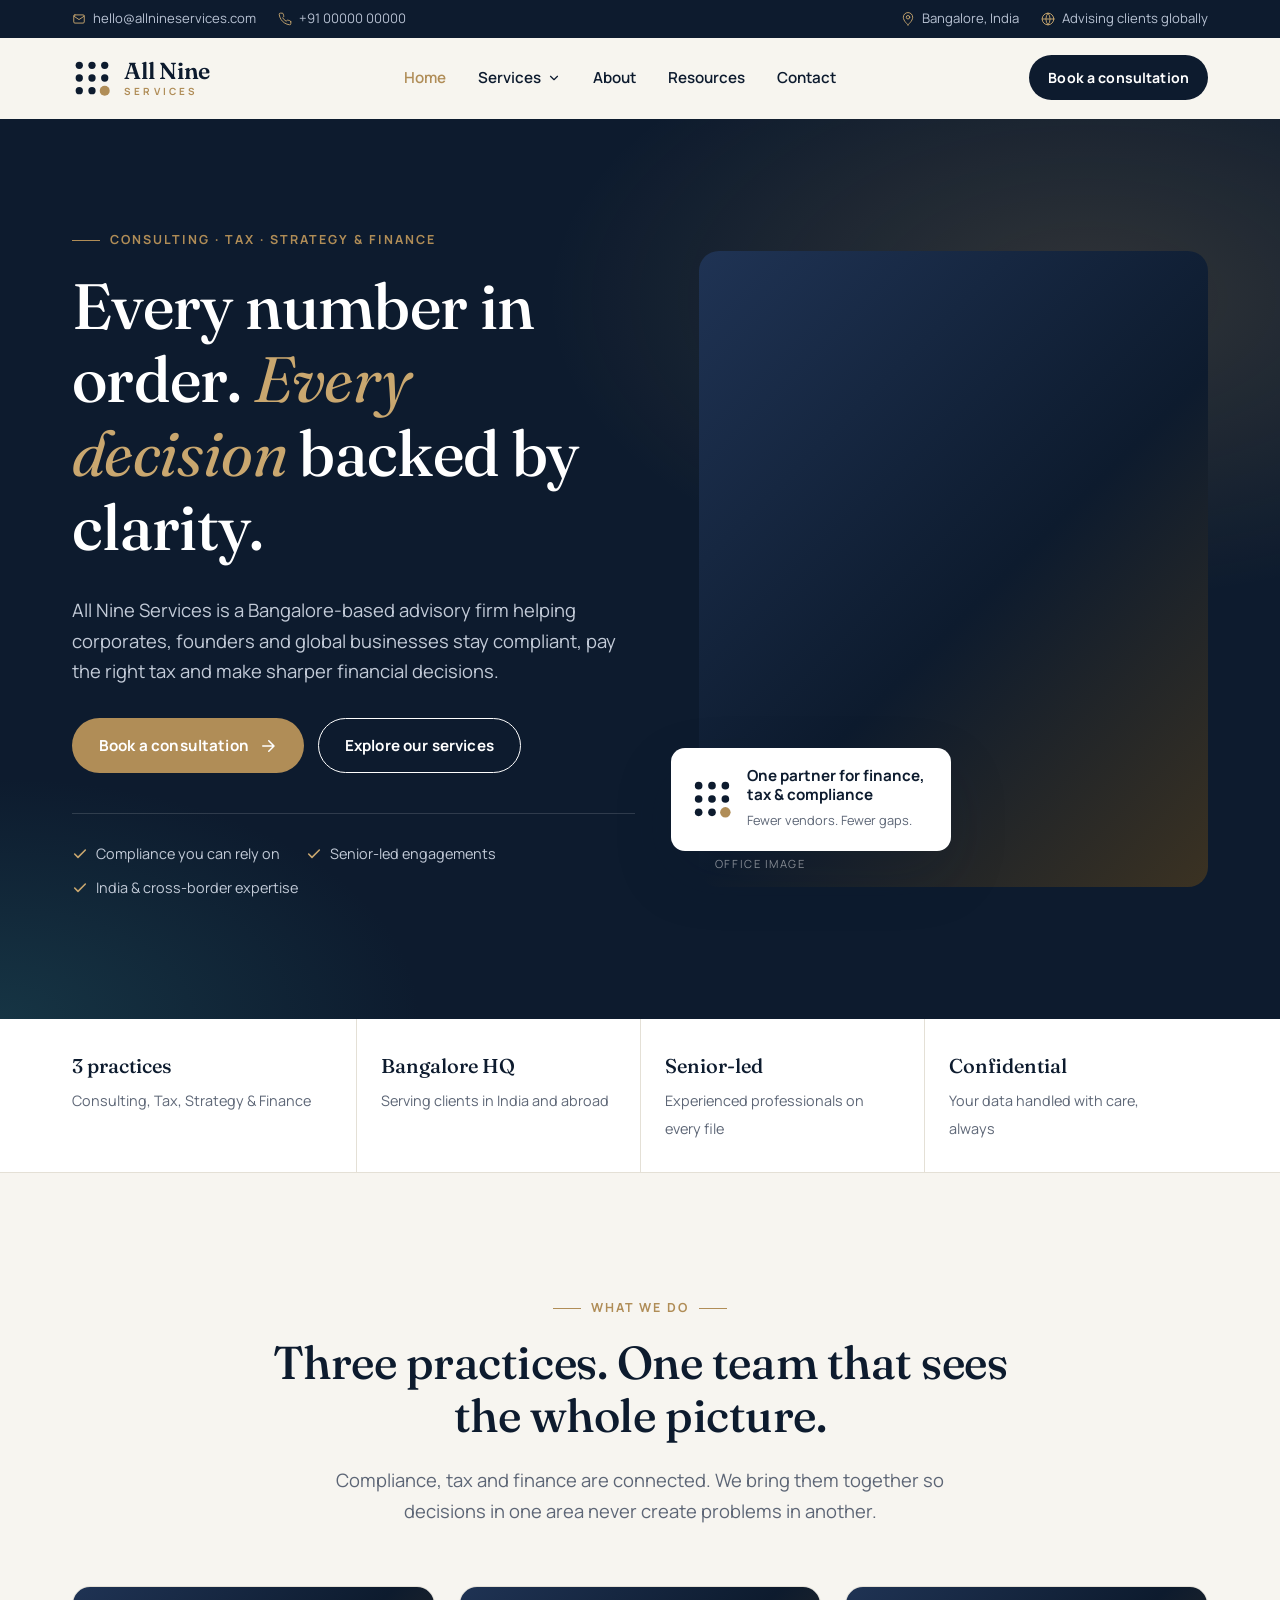
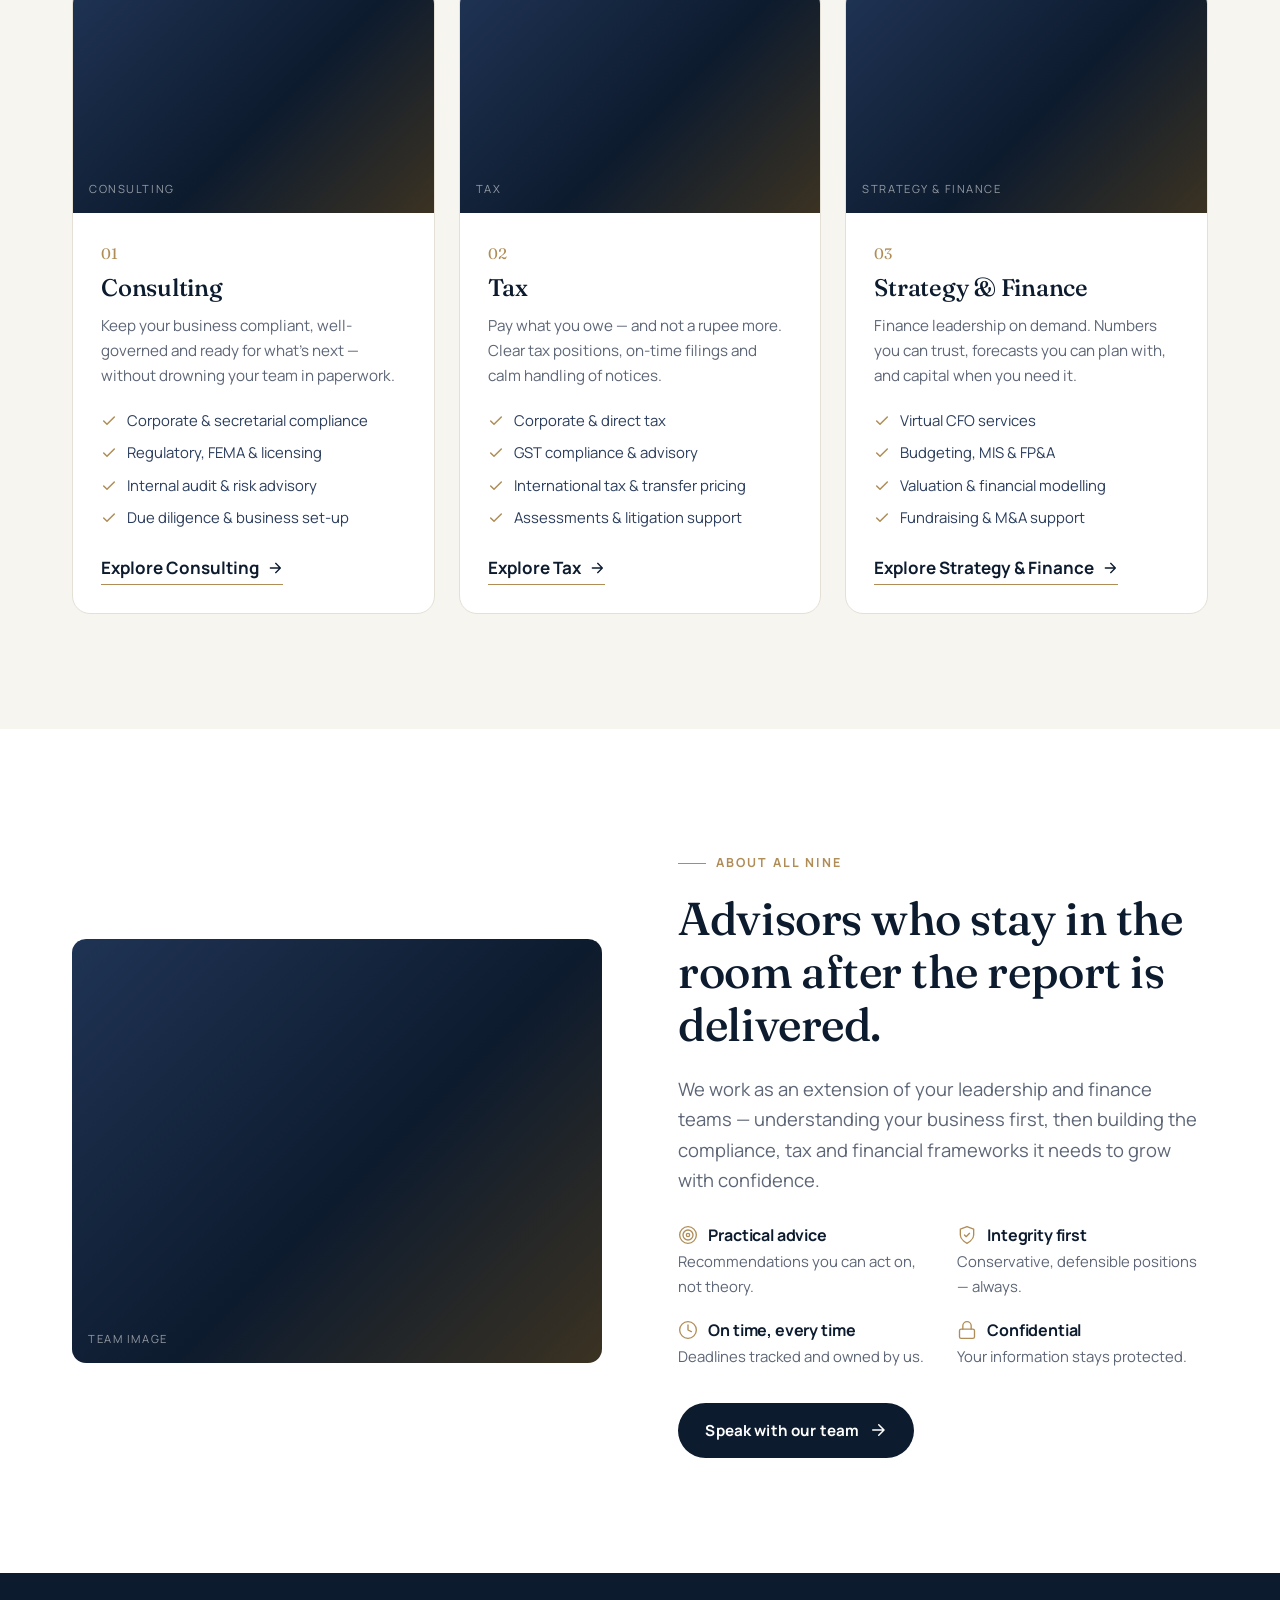
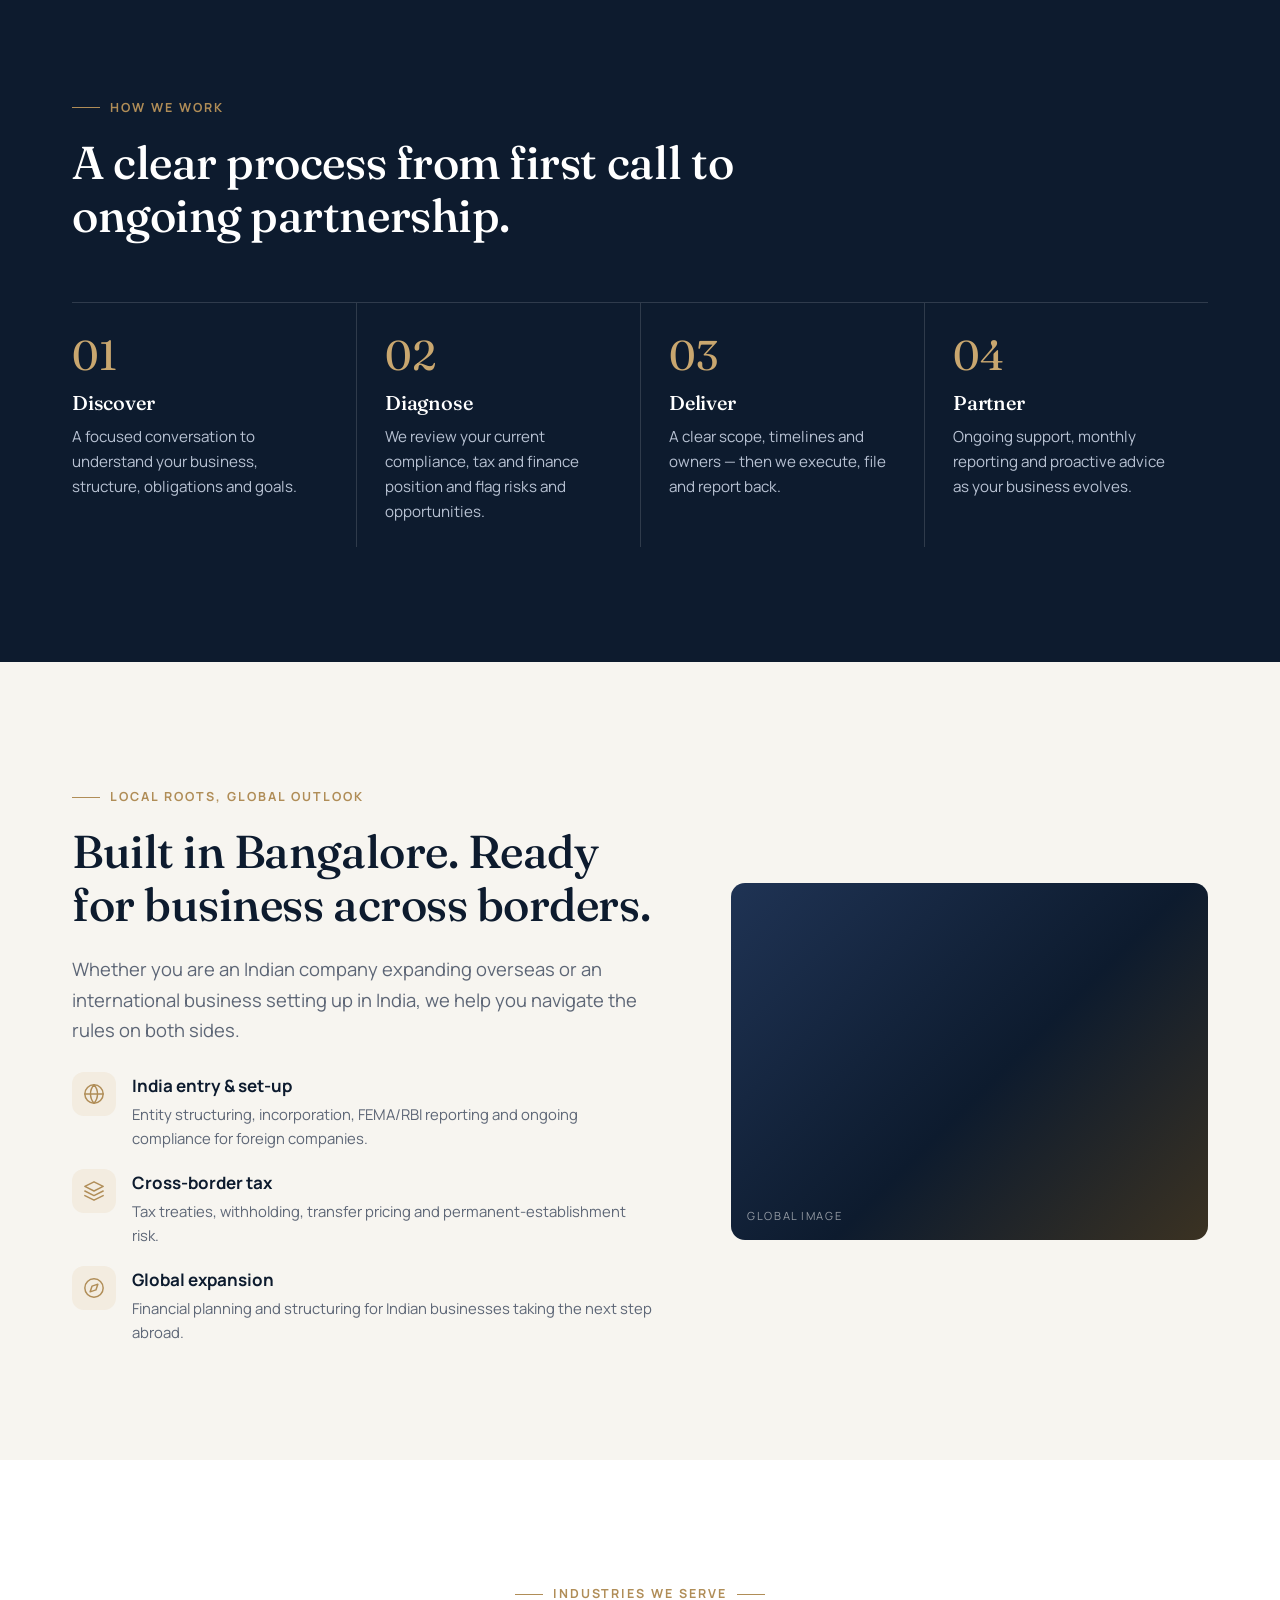
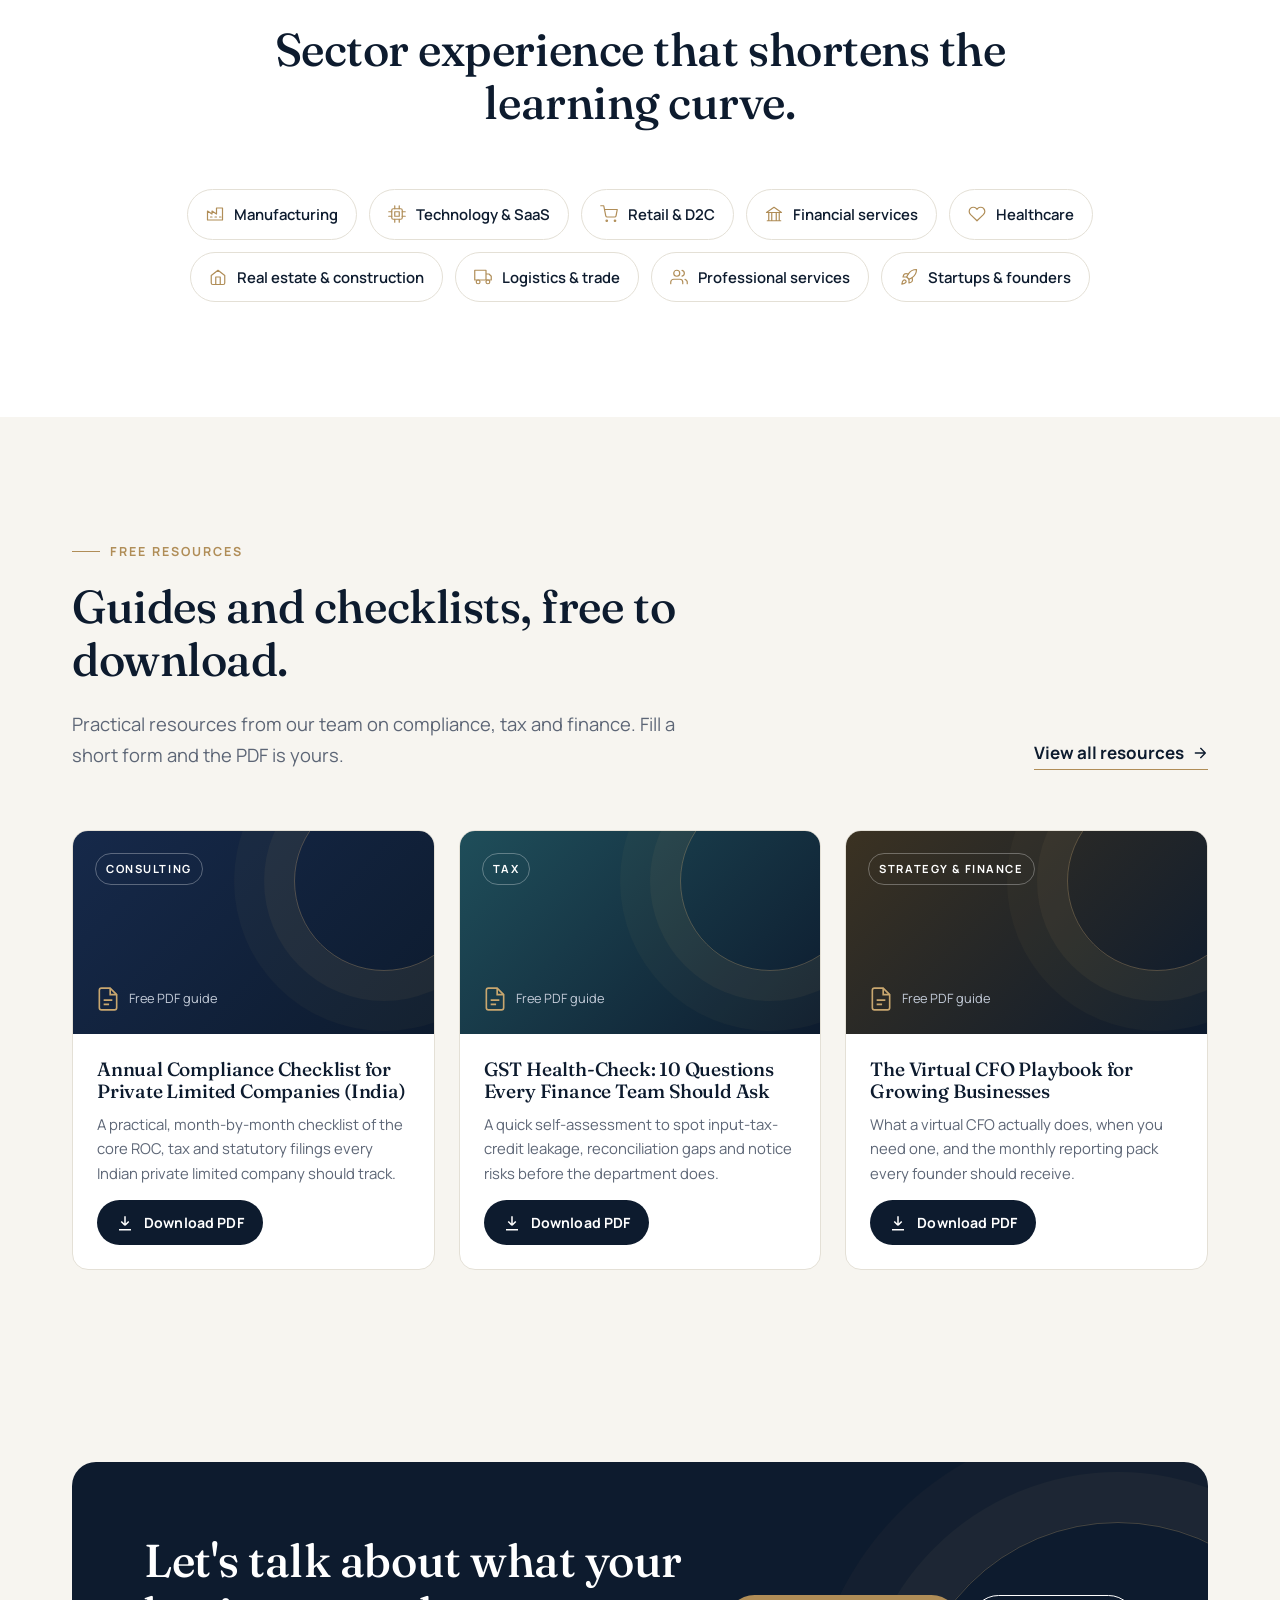
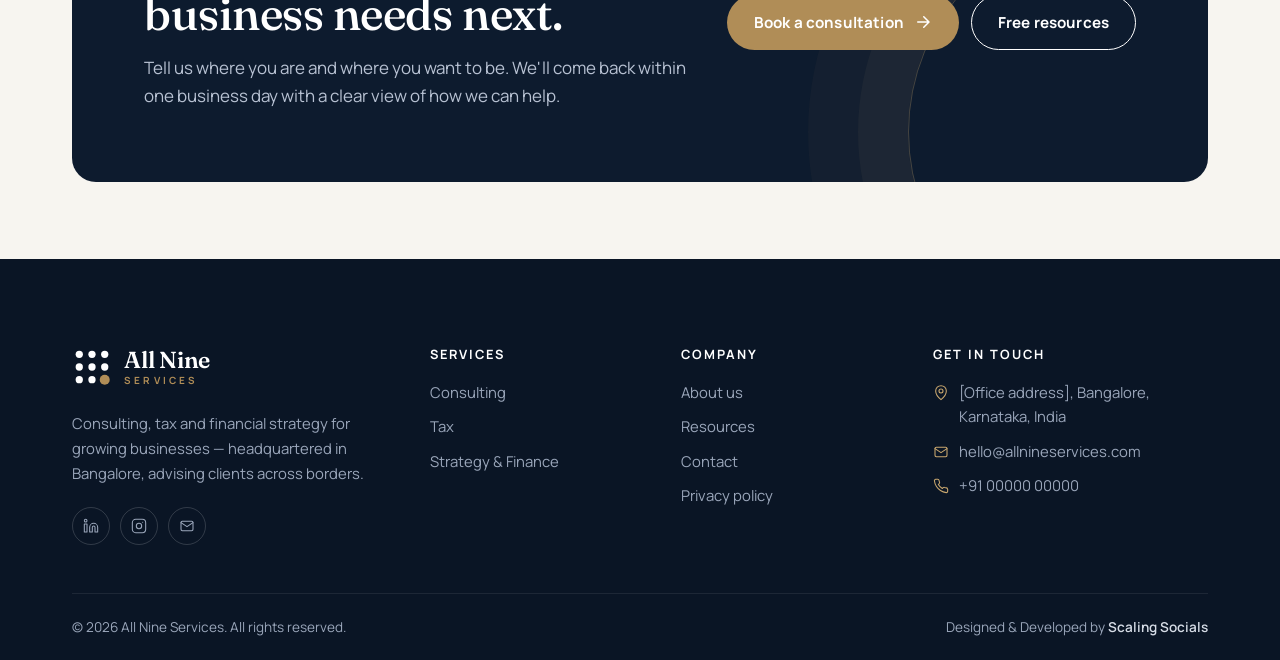
==== index.html @ bb802900 "All Nine Services website — initial build Home, Consulting, Tax, Strategy & Finance, Resources, Cont" ====
<!doctype html>
<html lang="en">
<head>
<meta charset="utf-8">
<meta name="viewport" content="width=device-width, initial-scale=1">
<title>All Nine Services | Consulting, Tax and Strategy & Finance — Bangalore</title>
<meta name="description" content="All Nine Services is a Bangalore-based advisory firm offering consulting, tax and strategy & finance services to corporates, founders and global businesses.">
<meta property="og:title" content="All Nine Services | Consulting, Tax and Strategy & Finance — Bangalore">
<meta property="og:description" content="All Nine Services is a Bangalore-based advisory firm offering consulting, tax and strategy & finance services to corporates, founders and global businesses.">
<meta property="og:type" content="website">
<meta name="theme-color" content="#0d1b2e">
<link rel="icon" href="assets/img/favicon.svg" type="image/svg+xml">
<link rel="preconnect" href="https://fonts.googleapis.com">
<link rel="preconnect" href="https://fonts.gstatic.com" crossorigin>
<link href="https://fonts.googleapis.com/css2?family=Fraunces:ital,opsz,wght@0,9..144,400;0,9..144,500;0,9..144,600;1,9..144,400&family=Manrope:wght@400;500;600;700&display=swap" rel="stylesheet">
<link rel="stylesheet" href="assets/css/style.css">
</head>
<body>
<a class="skip-link" href="#main">Skip to content</a>
<div class="topbar">
  <div class="container">
    <div class="topbar__links">
      <a href="mailto:hello@allnineservices.com"><svg viewBox="0 0 24 24" fill="none" stroke="currentColor" stroke-width="1.6" stroke-linecap="round" stroke-linejoin="round" aria-hidden="true"><rect x="3" y="5" width="18" height="14" rx="2"/><path d="m3 7 9 6 9-6"/></svg> hello@allnineservices.com</a>
      <a href="tel:+910000000000"><svg viewBox="0 0 24 24" fill="none" stroke="currentColor" stroke-width="1.6" stroke-linecap="round" stroke-linejoin="round" aria-hidden="true"><path d="M22 16.9v3a2 2 0 0 1-2.2 2 19.8 19.8 0 0 1-8.6-3.1 19.5 19.5 0 0 1-6-6A19.8 19.8 0 0 1 2.1 4.2 2 2 0 0 1 4.1 2h3a2 2 0 0 1 2 1.7c.1.9.4 1.8.7 2.7a2 2 0 0 1-.5 2.1L8 9.8a16 16 0 0 0 6 6l1.3-1.3a2 2 0 0 1 2.1-.4c.9.3 1.8.6 2.7.7a2 2 0 0 1 1.7 2z"/></svg> +91 00000 00000</a>
    </div>
    <div class="topbar__links topbar__right">
      <span><svg viewBox="0 0 24 24" fill="none" stroke="currentColor" stroke-width="1.6" stroke-linecap="round" stroke-linejoin="round" aria-hidden="true"><path d="M12 22s-8-6.5-8-13a8 8 0 0 1 16 0c0 6.5-8 13-8 13z"/><circle cx="12" cy="9" r="3"/></svg> Bangalore, India</span>
      <span><svg viewBox="0 0 24 24" fill="none" stroke="currentColor" stroke-width="1.6" stroke-linecap="round" stroke-linejoin="round" aria-hidden="true"><circle cx="12" cy="12" r="10"/><path d="M2 12h20M12 2a15 15 0 0 1 0 20M12 2a15 15 0 0 0 0 20"/></svg> Advising clients globally</span>
    </div>
  </div>
</div>
<header class="site-header">
  <div class="container">
    <nav class="nav" aria-label="Main">
      <a class="brand" href="index.html" aria-label="All Nine Services — home" style="color:var(--ink)"><svg class="brand__mark" viewBox="0 0 44 44" aria-hidden="true"><g fill="currentColor"><circle cx="8" cy="8" r="4"/><circle cx="22" cy="8" r="4"/><circle cx="36" cy="8" r="4"/><circle cx="8" cy="22" r="4"/><circle cx="22" cy="22" r="4"/><circle cx="36" cy="22" r="4"/><circle cx="8" cy="36" r="4"/><circle cx="22" cy="36" r="4"/></g><circle cx="36" cy="36" r="5.5" fill="#b08d57"/></svg><span class="brand__text"><span class="brand__name">All Nine</span><span class="brand__sub">Services</span></span></a>
      <ul class="nav__menu" id="nav-menu">
        <li><a class="nav__link" href="index.html" aria-current="page">Home</a></li>
        <li class="has-dropdown">
          <button class="nav__link" aria-expanded="false" aria-haspopup="true">Services <svg viewBox="0 0 24 24" fill="none" stroke="currentColor" stroke-width="2" stroke-linecap="round" stroke-linejoin="round" aria-hidden="true"><path d="m6 9 6 6 6-6"/></svg></button>
          <ul class="dropdown"><li><a href="consulting.html"><span class="dropdown__icon"><svg viewBox="0 0 24 24" fill="none" stroke="currentColor" stroke-width="1.6" stroke-linecap="round" stroke-linejoin="round" aria-hidden="true"><rect x="2" y="7" width="20" height="14" rx="2"/><path d="M16 7V5a2 2 0 0 0-2-2h-4a2 2 0 0 0-2 2v2M2 13h20"/></svg></span><span><strong>Consulting</strong><small>Compliance, governance, risk & advisory</small></span></a></li><li><a href="tax.html"><span class="dropdown__icon"><svg viewBox="0 0 24 24" fill="none" stroke="currentColor" stroke-width="1.6" stroke-linecap="round" stroke-linejoin="round" aria-hidden="true"><path d="M4 2v20l3-2 3 2 3-2 3 2 3-2 1 .7V2l-1 .7-3-2-3 2-3-2-3 2-3-2z"/><path d="M8 8h8M8 12h8M8 16h5"/></svg></span><span><strong>Tax</strong><small>Direct tax, GST, international tax</small></span></a></li><li><a href="strategy-finance.html"><span class="dropdown__icon"><svg viewBox="0 0 24 24" fill="none" stroke="currentColor" stroke-width="1.6" stroke-linecap="round" stroke-linejoin="round" aria-hidden="true"><path d="M3 3v18h18"/><path d="m7 15 4-4 3 3 6-6"/></svg></span><span><strong>Strategy & Finance</strong><small>Virtual CFO, FP&A, valuation, fundraising</small></span></a></li></ul>
        </li>
        <li><a class="nav__link" href="index.html#about">About</a></li>
        <li><a class="nav__link" href="resources.html">Resources</a></li>
        <li><a class="nav__link" href="contact.html">Contact</a></li>
        <li class="mobile-cta"><a class="btn btn--primary btn--block" href="contact.html">Book a consultation <svg viewBox="0 0 24 24" fill="none" stroke="currentColor" stroke-width="2" stroke-linecap="round" stroke-linejoin="round" aria-hidden="true"><path d="M5 12h14M13 5l7 7-7 7"/></svg></a></li>
      </ul>
      <div class="nav__cta">
        <a class="btn btn--dark btn--sm" href="contact.html">Book a consultation</a>
        <button class="nav__toggle" aria-label="Open menu" aria-expanded="false" aria-controls="nav-menu"><svg viewBox="0 0 24 24" fill="none" stroke="currentColor" stroke-width="2" stroke-linecap="round" stroke-linejoin="round" aria-hidden="true"><path d="M3 6h18M3 12h18M3 18h18"/></svg></button>
      </div>
    </nav>
  </div>
</header>
<main id="main">

<section class="hero">
  <div class="container">
    <div class="reveal">
      <span class="eyebrow">Consulting · Tax · Strategy &amp; Finance</span>
      <h1>Every number in order. <em>Every decision</em> backed by clarity.</h1>
      <p class="lead">All Nine Services is a Bangalore-based advisory firm helping corporates, founders and global businesses stay compliant, pay the right tax and make sharper financial decisions.</p>
      <div class="hero__actions">
        <a class="btn btn--primary" href="contact.html">Book a consultation <svg viewBox="0 0 24 24" fill="none" stroke="currentColor" stroke-width="2" stroke-linecap="round" stroke-linejoin="round" aria-hidden="true"><path d="M5 12h14M13 5l7 7-7 7"/></svg></a>
        <a class="btn btn--ghost" href="#services">Explore our services</a>
      </div>
      <ul class="hero__points">
        <li><svg viewBox="0 0 24 24" fill="none" stroke="currentColor" stroke-width="2.4" stroke-linecap="round" stroke-linejoin="round" aria-hidden="true"><path d="M20 6 9 17l-5-5"/></svg> Compliance you can rely on</li>
        <li><svg viewBox="0 0 24 24" fill="none" stroke="currentColor" stroke-width="2.4" stroke-linecap="round" stroke-linejoin="round" aria-hidden="true"><path d="M20 6 9 17l-5-5"/></svg> Senior-led engagements</li>
        <li><svg viewBox="0 0 24 24" fill="none" stroke="currentColor" stroke-width="2.4" stroke-linecap="round" stroke-linejoin="round" aria-hidden="true"><path d="M20 6 9 17l-5-5"/></svg> India &amp; cross-border expertise</li>
      </ul>
    </div>
    <div class="hero__media reveal">
      <div class="ph " data-label="Office image"><img src="https://images.unsplash.com/photo-1497366216548-37526070297c?auto=format&fit=crop&w=1100&q=80" alt="Modern office workspace"  referrerpolicy="no-referrer" onerror="this.style.display='none'"></div>
      <div class="hero__badge">
        <svg class="dot-grid" viewBox="0 0 44 44" style="color:var(--ink)"><g fill="currentColor"><circle cx="8" cy="8" r="4"/><circle cx="22" cy="8" r="4"/><circle cx="36" cy="8" r="4"/><circle cx="8" cy="22" r="4"/><circle cx="22" cy="22" r="4"/><circle cx="36" cy="22" r="4"/><circle cx="8" cy="36" r="4"/><circle cx="22" cy="36" r="4"/></g><circle cx="36" cy="36" r="5.5" fill="#b08d57"/></svg>
        <div><strong>One partner for finance, tax &amp; compliance</strong><small>Fewer vendors. Fewer gaps.</small></div>
      </div>
    </div>
  </div>
</section>

<section class="strip">
  <div class="container">
    <div class="strip__item"><strong>3 practices</strong><span>Consulting, Tax, Strategy &amp; Finance</span></div>
    <div class="strip__item"><strong>Bangalore HQ</strong><span>Serving clients in India and abroad</span></div>
    <div class="strip__item"><strong>Senior-led</strong><span>Experienced professionals on every file</span></div>
    <div class="strip__item"><strong>Confidential</strong><span>Your data handled with care, always</span></div>
  </div>
</section>

<section class="section" id="services">
  <div class="container">
    <div class="section-head section-head--center reveal">
      <span class="eyebrow">What we do</span>
      <h2>Three practices. One team that sees the whole picture.</h2>
      <p class="lead" style="margin:0 auto">Compliance, tax and finance are connected. We bring them together so decisions in one area never create problems in another.</p>
    </div>
    <div class="services-grid"><article class="service-card reveal">
      <div class="ph " data-label="Consulting"><img src="https://images.unsplash.com/photo-1556761175-5973dc0f32e7?auto=format&fit=crop&w=1400&q=80" alt="Consulting advisory" loading="lazy" referrerpolicy="no-referrer" onerror="this.style.display='none'"></div>
      <div class="service-card__body">
        <div class="service-card__num">01</div>
        <h3>Consulting</h3>
        <p style="color:var(--muted);font-size:.95rem">Keep your business compliant, well-governed and ready for what's next — without drowning your team in paperwork.</p>
        <ul><li><svg viewBox="0 0 24 24" fill="none" stroke="currentColor" stroke-width="2.2" stroke-linecap="round" stroke-linejoin="round" aria-hidden="true"><path d="M20 6 9 17l-5-5"/></svg><span>Corporate &amp; secretarial compliance</span></li><li><svg viewBox="0 0 24 24" fill="none" stroke="currentColor" stroke-width="2.2" stroke-linecap="round" stroke-linejoin="round" aria-hidden="true"><path d="M20 6 9 17l-5-5"/></svg><span>Regulatory, FEMA &amp; licensing</span></li><li><svg viewBox="0 0 24 24" fill="none" stroke="currentColor" stroke-width="2.2" stroke-linecap="round" stroke-linejoin="round" aria-hidden="true"><path d="M20 6 9 17l-5-5"/></svg><span>Internal audit &amp; risk advisory</span></li><li><svg viewBox="0 0 24 24" fill="none" stroke="currentColor" stroke-width="2.2" stroke-linecap="round" stroke-linejoin="round" aria-hidden="true"><path d="M20 6 9 17l-5-5"/></svg><span>Due diligence &amp; business set-up</span></li></ul>
        <a class="link-arrow" href="consulting.html">Explore Consulting <svg viewBox="0 0 24 24" fill="none" stroke="currentColor" stroke-width="2" stroke-linecap="round" stroke-linejoin="round" aria-hidden="true"><path d="M5 12h14M13 5l7 7-7 7"/></svg></a>
      </div>
    </article><article class="service-card reveal">
      <div class="ph " data-label="Tax"><img src="https://images.unsplash.com/photo-1554224155-6726b3ff858f?auto=format&fit=crop&w=1400&q=80" alt="Tax advisory" loading="lazy" referrerpolicy="no-referrer" onerror="this.style.display='none'"></div>
      <div class="service-card__body">
        <div class="service-card__num">02</div>
        <h3>Tax</h3>
        <p style="color:var(--muted);font-size:.95rem">Pay what you owe — and not a rupee more. Clear tax positions, on-time filings and calm handling of notices.</p>
        <ul><li><svg viewBox="0 0 24 24" fill="none" stroke="currentColor" stroke-width="2.2" stroke-linecap="round" stroke-linejoin="round" aria-hidden="true"><path d="M20 6 9 17l-5-5"/></svg><span>Corporate &amp; direct tax</span></li><li><svg viewBox="0 0 24 24" fill="none" stroke="currentColor" stroke-width="2.2" stroke-linecap="round" stroke-linejoin="round" aria-hidden="true"><path d="M20 6 9 17l-5-5"/></svg><span>GST compliance &amp; advisory</span></li><li><svg viewBox="0 0 24 24" fill="none" stroke="currentColor" stroke-width="2.2" stroke-linecap="round" stroke-linejoin="round" aria-hidden="true"><path d="M20 6 9 17l-5-5"/></svg><span>International tax &amp; transfer pricing</span></li><li><svg viewBox="0 0 24 24" fill="none" stroke="currentColor" stroke-width="2.2" stroke-linecap="round" stroke-linejoin="round" aria-hidden="true"><path d="M20 6 9 17l-5-5"/></svg><span>Assessments &amp; litigation support</span></li></ul>
        <a class="link-arrow" href="tax.html">Explore Tax <svg viewBox="0 0 24 24" fill="none" stroke="currentColor" stroke-width="2" stroke-linecap="round" stroke-linejoin="round" aria-hidden="true"><path d="M5 12h14M13 5l7 7-7 7"/></svg></a>
      </div>
    </article><article class="service-card reveal">
      <div class="ph " data-label="Strategy & Finance"><img src="https://images.unsplash.com/photo-1460925895917-afdab827c52f?auto=format&fit=crop&w=1400&q=80" alt="Strategy and Finance advisory" loading="lazy" referrerpolicy="no-referrer" onerror="this.style.display='none'"></div>
      <div class="service-card__body">
        <div class="service-card__num">03</div>
        <h3>Strategy &amp; Finance</h3>
        <p style="color:var(--muted);font-size:.95rem">Finance leadership on demand. Numbers you can trust, forecasts you can plan with, and capital when you need it.</p>
        <ul><li><svg viewBox="0 0 24 24" fill="none" stroke="currentColor" stroke-width="2.2" stroke-linecap="round" stroke-linejoin="round" aria-hidden="true"><path d="M20 6 9 17l-5-5"/></svg><span>Virtual CFO services</span></li><li><svg viewBox="0 0 24 24" fill="none" stroke="currentColor" stroke-width="2.2" stroke-linecap="round" stroke-linejoin="round" aria-hidden="true"><path d="M20 6 9 17l-5-5"/></svg><span>Budgeting, MIS &amp; FP&amp;A</span></li><li><svg viewBox="0 0 24 24" fill="none" stroke="currentColor" stroke-width="2.2" stroke-linecap="round" stroke-linejoin="round" aria-hidden="true"><path d="M20 6 9 17l-5-5"/></svg><span>Valuation &amp; financial modelling</span></li><li><svg viewBox="0 0 24 24" fill="none" stroke="currentColor" stroke-width="2.2" stroke-linecap="round" stroke-linejoin="round" aria-hidden="true"><path d="M20 6 9 17l-5-5"/></svg><span>Fundraising &amp; M&amp;A support</span></li></ul>
        <a class="link-arrow" href="strategy-finance.html">Explore Strategy &amp; Finance <svg viewBox="0 0 24 24" fill="none" stroke="currentColor" stroke-width="2" stroke-linecap="round" stroke-linejoin="round" aria-hidden="true"><path d="M5 12h14M13 5l7 7-7 7"/></svg></a>
      </div>
    </article></div>
  </div>
</section>

<section class="section section--white" id="about">
  <div class="container split">
    <div class="reveal"><div class="ph " data-label="Team image"><img src="https://images.unsplash.com/photo-1600880292203-757bb62b4baf?auto=format&fit=crop&w=1400&q=80" alt="All Nine Services team in a meeting" loading="lazy" referrerpolicy="no-referrer" onerror="this.style.display='none'"></div></div>
    <div class="reveal">
      <span class="eyebrow">About All Nine</span>
      <h2>Advisors who stay in the room after the report is delivered.</h2>
      <p class="lead">We work as an extension of your leadership and finance teams — understanding your business first, then building the compliance, tax and financial frameworks it needs to grow with confidence.</p>
      <div class="pillars">
        <div class="pillar"><h4><svg viewBox="0 0 24 24" fill="none" stroke="currentColor" stroke-width="1.6" stroke-linecap="round" stroke-linejoin="round" aria-hidden="true"><circle cx="12" cy="12" r="10"/><circle cx="12" cy="12" r="6"/><circle cx="12" cy="12" r="2"/></svg> Practical advice</h4><p>Recommendations you can act on, not theory.</p></div>
        <div class="pillar"><h4><svg viewBox="0 0 24 24" fill="none" stroke="currentColor" stroke-width="1.6" stroke-linecap="round" stroke-linejoin="round" aria-hidden="true"><path d="M12 22s8-4 8-10V5l-8-3-8 3v7c0 6 8 10 8 10z"/><path d="m9 12 2 2 4-4"/></svg> Integrity first</h4><p>Conservative, defensible positions — always.</p></div>
        <div class="pillar"><h4><svg viewBox="0 0 24 24" fill="none" stroke="currentColor" stroke-width="1.6" stroke-linecap="round" stroke-linejoin="round" aria-hidden="true"><circle cx="12" cy="12" r="10"/><path d="M12 6v6l4 2"/></svg> On time, every time</h4><p>Deadlines tracked and owned by us.</p></div>
        <div class="pillar"><h4><svg viewBox="0 0 24 24" fill="none" stroke="currentColor" stroke-width="1.6" stroke-linecap="round" stroke-linejoin="round" aria-hidden="true"><rect x="3" y="11" width="18" height="11" rx="2"/><path d="M7 11V7a5 5 0 0 1 10 0v4"/></svg> Confidential</h4><p>Your information stays protected.</p></div>
      </div>
      <div style="margin-top:34px"><a class="btn btn--dark" href="contact.html">Speak with our team <svg viewBox="0 0 24 24" fill="none" stroke="currentColor" stroke-width="2" stroke-linecap="round" stroke-linejoin="round" aria-hidden="true"><path d="M5 12h14M13 5l7 7-7 7"/></svg></a></div>
    </div>
  </div>
</section>

<section class="section section--ink">
  <div class="container">
    <div class="section-head reveal">
      <span class="eyebrow">How we work</span>
      <h2>A clear process from first call to ongoing partnership.</h2>
    </div>
    <div class="process reveal">
      <div class="process__step"><h3>Discover</h3><p>A focused conversation to understand your business, structure, obligations and goals.</p></div>
      <div class="process__step"><h3>Diagnose</h3><p>We review your current compliance, tax and finance position and flag risks and opportunities.</p></div>
      <div class="process__step"><h3>Deliver</h3><p>A clear scope, timelines and owners — then we execute, file and report back.</p></div>
      <div class="process__step"><h3>Partner</h3><p>Ongoing support, monthly reporting and proactive advice as your business evolves.</p></div>
    </div>
  </div>
</section>

<section class="section">
  <div class="container global">
    <div class="reveal">
      <span class="eyebrow">Local roots, global outlook</span>
      <h2>Built in Bangalore. Ready for business across borders.</h2>
      <p class="lead">Whether you are an Indian company expanding overseas or an international business setting up in India, we help you navigate the rules on both sides.</p>
      <ul class="feature-list feature-list--light">
        <li><span class="ic"><svg viewBox="0 0 24 24" fill="none" stroke="currentColor" stroke-width="1.6" stroke-linecap="round" stroke-linejoin="round" aria-hidden="true"><circle cx="12" cy="12" r="10"/><path d="M2 12h20M12 2a15 15 0 0 1 0 20M12 2a15 15 0 0 0 0 20"/></svg></span><div><strong>India entry &amp; set-up</strong><p>Entity structuring, incorporation, FEMA/RBI reporting and ongoing compliance for foreign companies.</p></div></li>
        <li><span class="ic"><svg viewBox="0 0 24 24" fill="none" stroke="currentColor" stroke-width="1.6" stroke-linecap="round" stroke-linejoin="round" aria-hidden="true"><path d="m12 2 10 5-10 5L2 7z"/><path d="m2 17 10 5 10-5M2 12l10 5 10-5"/></svg></span><div><strong>Cross-border tax</strong><p>Tax treaties, withholding, transfer pricing and permanent-establishment risk.</p></div></li>
        <li><span class="ic"><svg viewBox="0 0 24 24" fill="none" stroke="currentColor" stroke-width="1.6" stroke-linecap="round" stroke-linejoin="round" aria-hidden="true"><circle cx="12" cy="12" r="10"/><path d="m16.2 7.8-2.1 6.3-6.3 2.1 2.1-6.3z"/></svg></span><div><strong>Global expansion</strong><p>Financial planning and structuring for Indian businesses taking the next step abroad.</p></div></li>
      </ul>
    </div>
    <div class="reveal"><div class="ph " data-label="Global image"><img src="https://images.unsplash.com/photo-1486406146926-c627a92ad1ab?auto=format&fit=crop&w=1400&q=80" alt="City skyline representing global business" loading="lazy" referrerpolicy="no-referrer" onerror="this.style.display='none'"></div></div>
  </div>
</section>

<section class="section section--white">
  <div class="container">
    <div class="section-head section-head--center reveal">
      <span class="eyebrow">Industries we serve</span>
      <h2>Sector experience that shortens the learning curve.</h2>
    </div>
    <div class="chips reveal" style="justify-content:center"><span class="chip"><svg viewBox="0 0 24 24" fill="none" stroke="currentColor" stroke-width="1.6" stroke-linecap="round" stroke-linejoin="round" aria-hidden="true"><path d="M2 20V8l6 4V8l6 4V4h8v16z"/><path d="M6 16h2M12 16h2M18 16h2"/></svg>Manufacturing</span><span class="chip"><svg viewBox="0 0 24 24" fill="none" stroke="currentColor" stroke-width="1.6" stroke-linecap="round" stroke-linejoin="round" aria-hidden="true"><rect x="5" y="5" width="14" height="14" rx="2"/><rect x="9" y="9" width="6" height="6"/><path d="M9 1v4M15 1v4M9 19v4M15 19v4M1 9h4M1 15h4M19 9h4M19 15h4"/></svg>Technology &amp; SaaS</span><span class="chip"><svg viewBox="0 0 24 24" fill="none" stroke="currentColor" stroke-width="1.6" stroke-linecap="round" stroke-linejoin="round" aria-hidden="true"><circle cx="9" cy="21" r="1"/><circle cx="20" cy="21" r="1"/><path d="M1 1h4l2.7 13.4a2 2 0 0 0 2 1.6h9.7a2 2 0 0 0 2-1.6L23 6H6"/></svg>Retail &amp; D2C</span><span class="chip"><svg viewBox="0 0 24 24" fill="none" stroke="currentColor" stroke-width="1.6" stroke-linecap="round" stroke-linejoin="round" aria-hidden="true"><path d="M3 21h18M5 21V10M19 21V10M9 21V10M15 21V10M2 10l10-7 10 7z"/></svg>Financial services</span><span class="chip"><svg viewBox="0 0 24 24" fill="none" stroke="currentColor" stroke-width="1.6" stroke-linecap="round" stroke-linejoin="round" aria-hidden="true"><path d="M20.8 4.6a5.5 5.5 0 0 0-7.8 0L12 5.7l-1-1.1a5.5 5.5 0 0 0-7.8 7.8l1 1.1L12 21l7.8-7.5 1-1.1a5.5 5.5 0 0 0 0-7.8z"/></svg>Healthcare</span><span class="chip"><svg viewBox="0 0 24 24" fill="none" stroke="currentColor" stroke-width="1.6" stroke-linecap="round" stroke-linejoin="round" aria-hidden="true"><path d="m3 10 9-7 9 7v10a2 2 0 0 1-2 2H5a2 2 0 0 1-2-2z"/><path d="M9 22V12h6v10"/></svg>Real estate &amp; construction</span><span class="chip"><svg viewBox="0 0 24 24" fill="none" stroke="currentColor" stroke-width="1.6" stroke-linecap="round" stroke-linejoin="round" aria-hidden="true"><path d="M1 3h15v13H1zM16 8h4l3 3v5h-7z"/><circle cx="5.5" cy="18.5" r="2.5"/><circle cx="18.5" cy="18.5" r="2.5"/></svg>Logistics &amp; trade</span><span class="chip"><svg viewBox="0 0 24 24" fill="none" stroke="currentColor" stroke-width="1.6" stroke-linecap="round" stroke-linejoin="round" aria-hidden="true"><path d="M17 21v-2a4 4 0 0 0-4-4H5a4 4 0 0 0-4 4v2"/><circle cx="9" cy="7" r="4"/><path d="M23 21v-2a4 4 0 0 0-3-3.9M16 3.1a4 4 0 0 1 0 7.8"/></svg>Professional services</span><span class="chip"><svg viewBox="0 0 24 24" fill="none" stroke="currentColor" stroke-width="1.6" stroke-linecap="round" stroke-linejoin="round" aria-hidden="true"><path d="M4.5 16.5c-1.5 1.3-2 5-2 5s3.7-.5 5-2c.7-.8.7-2.1-.1-2.9a2.2 2.2 0 0 0-2.9-.1z"/><path d="m12 15-3-3a22 22 0 0 1 2-3.9A12.9 12.9 0 0 1 22 2c0 2.7-.8 7.5-6 11a22.4 22.4 0 0 1-4 2z"/><path d="M9 12H4s.6-3 2-4c1.6-1.1 5 0 5 0M12 15v5s3-.6 4-2c1.1-1.6 0-5 0-5"/></svg>Startups &amp; founders</span></div>
  </div>
</section>

<section class="section "><div class="container">
  <div class="section-head reveal" style="display:flex;justify-content:space-between;align-items:end;gap:24px;flex-wrap:wrap;max-width:none">
    <div style="max-width:640px"><span class="eyebrow">Free resources</span><h2>Guides and checklists, free to download.</h2><p class="lead" style="margin:0">Practical resources from our team on compliance, tax and finance. Fill a short form and the PDF is yours.</p></div>
    <a class="link-arrow" href="resources.html">View all resources <svg viewBox="0 0 24 24" fill="none" stroke="currentColor" stroke-width="2" stroke-linecap="round" stroke-linejoin="round" aria-hidden="true"><path d="M5 12h14M13 5l7 7-7 7"/></svg></a>
  </div>
  <div class="resources-grid" data-resources data-limit="3">
    <div class="skeleton"></div><div class="skeleton"></div><div class="skeleton"></div>
  </div>
</div></section>

<section class="section--tight"><div class="container">
  <div class="cta-band reveal">
    <div><h2>Let's talk about what your business needs next.</h2><p>Tell us where you are and where you want to be. We'll come back within one business day with a clear view of how we can help.</p></div>
    <div class="cta-band__actions"><a class="btn btn--primary" href="contact.html">Book a consultation <svg viewBox="0 0 24 24" fill="none" stroke="currentColor" stroke-width="2" stroke-linecap="round" stroke-linejoin="round" aria-hidden="true"><path d="M5 12h14M13 5l7 7-7 7"/></svg></a><a class="btn btn--ghost" href="resources.html">Free resources</a></div>
  </div>
</div></section>
</main>
<footer class="site-footer">
  <div class="container">
    <div class="footer-grid">
      <div>
        <a class="brand" href="index.html" aria-label="All Nine Services — home" style="color:#fff"><svg class="brand__mark" viewBox="0 0 44 44" aria-hidden="true"><g fill="currentColor"><circle cx="8" cy="8" r="4"/><circle cx="22" cy="8" r="4"/><circle cx="36" cy="8" r="4"/><circle cx="8" cy="22" r="4"/><circle cx="22" cy="22" r="4"/><circle cx="36" cy="22" r="4"/><circle cx="8" cy="36" r="4"/><circle cx="22" cy="36" r="4"/></g><circle cx="36" cy="36" r="5.5" fill="#b08d57"/></svg><span class="brand__text"><span class="brand__name">All Nine</span><span class="brand__sub">Services</span></span></a>
        <p style="margin-top:18px">Consulting, tax and financial strategy for growing businesses — headquartered in Bangalore, advising clients across borders.</p>
        <div class="social">
          <a href="#" aria-label="LinkedIn"><svg viewBox="0 0 24 24" fill="none" stroke="currentColor" stroke-width="1.6" stroke-linecap="round" stroke-linejoin="round" aria-hidden="true"><path d="M16 8a6 6 0 0 1 6 6v7h-4v-7a2 2 0 0 0-4 0v7h-4v-7a6 6 0 0 1 6-6zM2 9h4v12H2z"/><circle cx="4" cy="4" r="2"/></svg></a>
          <a href="#" aria-label="Instagram"><svg viewBox="0 0 24 24" fill="none" stroke="currentColor" stroke-width="1.6" stroke-linecap="round" stroke-linejoin="round" aria-hidden="true"><rect x="2" y="2" width="20" height="20" rx="5"/><circle cx="12" cy="12" r="4"/><path d="M17.5 6.5h0"/></svg></a>
          <a href="mailto:hello@allnineservices.com" aria-label="Email"><svg viewBox="0 0 24 24" fill="none" stroke="currentColor" stroke-width="1.6" stroke-linecap="round" stroke-linejoin="round" aria-hidden="true"><rect x="3" y="5" width="18" height="14" rx="2"/><path d="m3 7 9 6 9-6"/></svg></a>
        </div>
      </div>
      <div>
        <h4>Services</h4>
        <ul>
          <li><a href="consulting.html">Consulting</a></li>
          <li><a href="tax.html">Tax</a></li>
          <li><a href="strategy-finance.html">Strategy &amp; Finance</a></li>
        </ul>
      </div>
      <div>
        <h4>Company</h4>
        <ul>
          <li><a href="index.html#about">About us</a></li>
          <li><a href="resources.html">Resources</a></li>
          <li><a href="contact.html">Contact</a></li>
          <li><a href="privacy.html">Privacy policy</a></li>
        </ul>
      </div>
      <div>
        <h4>Get in touch</h4>
        <ul class="footer-contact">
          <li><svg viewBox="0 0 24 24" fill="none" stroke="currentColor" stroke-width="1.6" stroke-linecap="round" stroke-linejoin="round" aria-hidden="true"><path d="M12 22s-8-6.5-8-13a8 8 0 0 1 16 0c0 6.5-8 13-8 13z"/><circle cx="12" cy="9" r="3"/></svg> <span>[Office address], Bangalore, Karnataka, India</span></li>
          <li><svg viewBox="0 0 24 24" fill="none" stroke="currentColor" stroke-width="1.6" stroke-linecap="round" stroke-linejoin="round" aria-hidden="true"><rect x="3" y="5" width="18" height="14" rx="2"/><path d="m3 7 9 6 9-6"/></svg> <a href="mailto:hello@allnineservices.com">hello@allnineservices.com</a></li>
          <li><svg viewBox="0 0 24 24" fill="none" stroke="currentColor" stroke-width="1.6" stroke-linecap="round" stroke-linejoin="round" aria-hidden="true"><path d="M22 16.9v3a2 2 0 0 1-2.2 2 19.8 19.8 0 0 1-8.6-3.1 19.5 19.5 0 0 1-6-6A19.8 19.8 0 0 1 2.1 4.2 2 2 0 0 1 4.1 2h3a2 2 0 0 1 2 1.7c.1.9.4 1.8.7 2.7a2 2 0 0 1-.5 2.1L8 9.8a16 16 0 0 0 6 6l1.3-1.3a2 2 0 0 1 2.1-.4c.9.3 1.8.6 2.7.7a2 2 0 0 1 1.7 2z"/></svg> <a href="tel:+910000000000">+91 00000 00000</a></li>
        </ul>
      </div>
    </div>
    <div class="footer-bottom">
      <span>© <span data-year>2026</span> All Nine Services. All rights reserved.</span>
      <span>Designed &amp; Developed by <a href="https://scalingsocials.com" target="_blank" rel="noopener">Scaling Socials</a></span>
    </div>
  </div>
</footer>
<div class="modal" id="dl-modal" role="dialog" aria-modal="true" aria-labelledby="dl-heading">
  <div class="modal__backdrop" data-close></div>
  <div class="modal__dialog">
    <button class="modal__close" data-close aria-label="Close"><svg viewBox="0 0 24 24" fill="none" stroke="currentColor" stroke-width="2" stroke-linecap="round" stroke-linejoin="round" aria-hidden="true"><path d="M18 6 6 18M6 6l12 12"/></svg></button>
    <div class="modal__head">
      <div class="dl-callout__icon"><svg viewBox="0 0 24 24" fill="none" stroke="currentColor" stroke-width="1.8" stroke-linecap="round" stroke-linejoin="round" aria-hidden="true"><path d="M12 3v12m0 0-5-5m5 5 5-5M4 21h16"/></svg></div>
      <div><h3 id="dl-heading">Fill the form to get the PDF</h3><p id="dl-title"></p></div>
    </div>
    <div class="modal__body">
      <form id="dl-form" name="pdf-download" method="POST" data-netlify="true" netlify-honeypot="bot-field" novalidate>
        <input type="hidden" name="form-name" value="pdf-download">
        <input type="hidden" name="resource" value="">
        <div class="form-grid">
          <div class="field"><label for="dl-name">Full name <span class="req">*</span></label><input id="dl-name" name="name" autocomplete="name" required><div class="err">Please enter your name.</div></div>
          <div class="field"><label for="dl-email">Work email <span class="req">*</span></label><input id="dl-email" name="email" type="email" autocomplete="email" required><div class="err">Please enter a valid email.</div></div>
          <div class="field"><label for="dl-phone">Phone <span class="req">*</span></label><input id="dl-phone" name="phone" type="tel" autocomplete="tel" placeholder="+91" required><div class="err">Please enter a valid phone number.</div></div>
          <div class="field"><label for="dl-company">Company</label><input id="dl-company" name="company" autocomplete="organization"></div>
          <div class="field full"><label for="country-sel">Country</label><select id="country-sel" name="country"><option value="">Select country</option><option>India</option><option>United Arab Emirates</option><option>Saudi Arabia</option><option>Qatar</option><option>Singapore</option><option>United Kingdom</option><option>United States</option><option>Canada</option><option>Australia</option><option>Germany</option><option>Other</option></select></div>
          <div class="field full"><label class="consent"><input type="checkbox" name="consent" required> <span>I agree to be contacted by All Nine Services about this guide and related services. See our <a href="privacy.html" target="_blank">privacy policy</a>.</span></label><div class="err">Please accept to continue.</div></div>
          <p class="hp" aria-hidden="true"><label>Leave empty <input name="bot-field" tabindex="-1" autocomplete="off"></label></p>
          <div class="full"><button class="btn btn--primary btn--block" type="submit"><svg viewBox="0 0 24 24" fill="none" stroke="currentColor" stroke-width="2" stroke-linecap="round" stroke-linejoin="round" aria-hidden="true"><path d="M12 3v12m0 0-5-5m5 5 5-5M4 21h16"/></svg> Get the PDF</button></div>
        </div>
        <div class="form-status" role="status"></div>
      </form>
      <div id="dl-success" class="modal__success" hidden>
        <div class="tick"><svg viewBox="0 0 24 24" fill="none" stroke="currentColor" stroke-width="2.4" stroke-linecap="round" stroke-linejoin="round" aria-hidden="true"><path d="M20 6 9 17l-5-5"/></svg></div>
        <h3>Thank you!</h3>
        <p><strong id="dl-success-title"></strong></p>
        <p class="form-note" id="dl-note">Your download should begin automatically.</p>
        <a class="btn btn--dark" id="dl-again" href="#" download><svg viewBox="0 0 24 24" fill="none" stroke="currentColor" stroke-width="2" stroke-linecap="round" stroke-linejoin="round" aria-hidden="true"><path d="M12 3v12m0 0-5-5m5 5 5-5M4 21h16"/></svg> Download again</a>
      </div>
    </div>
  </div>
</div>

<script src="assets/js/config.js"></script>
<script src="assets/js/resources.js"></script>
<script src="assets/js/main.js"></script>
</body>
</html>
---- assets/css/style.css ----
/* =========================================================
   All Nine Services — main stylesheet
   ========================================================= */
:root {
  --ink: #0d1b2e;          /* deep navy — primary */
  --ink-2: #16294a;
  --ink-soft: #2b3d5c;
  --paper: #f7f5f0;        /* warm off-white */
  --white: #ffffff;
  --line: #e4e0d6;
  --line-dark: rgba(255,255,255,.14);
  --muted: #5d6676;
  --brass: #b08d57;        /* accent */
  --brass-2: #c9a76f;
  --brass-soft: #f3ece0;
  --teal: #1f4e5a;
  --ok: #1f7a4d;
  --err: #b4372f;

  --font-display: "Fraunces", Georgia, "Times New Roman", serif;
  --font-body: "Manrope", system-ui, -apple-system, "Segoe UI", Roboto, Arial, sans-serif;

  --radius: 14px;
  --radius-sm: 8px;
  --shadow: 0 10px 30px rgba(13,27,46,.08);
  --shadow-lg: 0 24px 60px rgba(13,27,46,.16);
  --max: 1200px;
  --gutter: clamp(16px, 4vw, 32px);
}

*, *::before, *::after { box-sizing: border-box; }
[hidden] { display: none !important; }
html { scroll-behavior: smooth; -webkit-text-size-adjust: 100%; }
body {
  margin: 0;
  font-family: var(--font-body);
  font-size: 17px;
  line-height: 1.65;
  color: var(--ink);
  background: var(--paper);
  -webkit-font-smoothing: antialiased;
  overflow-x: hidden;
}
img { max-width: 100%; display: block; }
a { color: inherit; text-decoration: none; }
button { font: inherit; cursor: pointer; }
h1, h2, h3, h4 { font-family: var(--font-display); font-weight: 500; line-height: 1.15; margin: 0 0 .5em; letter-spacing: -.01em; }
h1 { font-size: clamp(2.3rem, 5vw, 4rem); }
h2 { font-size: clamp(1.9rem, 3.6vw, 2.9rem); }
h3 { font-size: clamp(1.25rem, 2vw, 1.5rem); }
p { margin: 0 0 1em; }
.container { width: 100%; max-width: var(--max); margin: 0 auto; padding: 0 var(--gutter); }
.section { padding: clamp(64px, 9vw, 120px) 0; }
.section--tight { padding: clamp(48px, 6vw, 80px) 0; }
.section--white { background: var(--white); }
.section--ink { background: var(--ink); color: #e9edf3; }
.section--ink h2, .section--ink h3 { color: #fff; }
.eyebrow {
  display: inline-flex; align-items: center; gap: 10px;
  font-size: .78rem; font-weight: 700; letter-spacing: .16em; text-transform: uppercase;
  color: var(--brass); margin-bottom: 18px;
}
.eyebrow::before { content: ""; width: 28px; height: 1px; background: currentColor; }
.lead { font-size: 1.15rem; color: var(--muted); max-width: 62ch; }
.section--ink .lead { color: #b8c2d3; }
.section-head { max-width: 760px; margin-bottom: clamp(36px, 5vw, 60px); }
.section-head--center { margin-left: auto; margin-right: auto; text-align: center; }
.section-head--center .eyebrow::after { content: ""; width: 28px; height: 1px; background: currentColor; }
.skip-link { position: absolute; left: -999px; top: 0; background: var(--ink); color: #fff; padding: 10px 16px; z-index: 999; }
.skip-link:focus { left: 8px; top: 8px; }
:focus-visible { outline: 2px solid var(--brass); outline-offset: 3px; }

/* ---------- Buttons ---------- */
.btn {
  display: inline-flex; align-items: center; justify-content: center; gap: 10px;
  padding: 14px 26px; border-radius: 999px; border: 1px solid transparent;
  font-weight: 700; font-size: .95rem; letter-spacing: .01em;
  transition: background .2s, color .2s, border-color .2s, transform .2s, box-shadow .2s;
  white-space: nowrap;
}
.btn svg { width: 18px; height: 18px; flex: none; }
.btn--primary { background: var(--brass); color: #fff; }
.btn--primary:hover { background: #9b7a47; transform: translateY(-1px); box-shadow: 0 8px 20px rgba(176,141,87,.35); }
.btn--dark { background: var(--ink); color: #fff; }
.btn--dark:hover { background: var(--ink-2); transform: translateY(-1px); }
.btn--ghost { border-color: currentColor; color: var(--ink); background: transparent; }
.btn--ghost:hover { background: var(--ink); color: #fff; border-color: var(--ink); }
.section--ink .btn--ghost, .hero .btn--ghost, .page-hero .btn--ghost, .cta-band .btn--ghost { color: #fff; }
.section--ink .btn--ghost:hover, .hero .btn--ghost:hover, .page-hero .btn--ghost:hover, .cta-band .btn--ghost:hover { background: #fff; color: var(--ink); border-color: #fff; }
.btn--sm { padding: 10px 18px; font-size: .88rem; }
.btn--block { width: 100%; }
.link-arrow { display: inline-flex; align-items: center; gap: 8px; font-weight: 700; color: var(--ink); border-bottom: 1px solid var(--brass); padding-bottom: 2px; }
.link-arrow:hover { color: var(--brass); }
.link-arrow svg { width: 16px; height: 16px; transition: transform .2s; }
.link-arrow:hover svg { transform: translateX(4px); }

/* ---------- Topbar & header ---------- */
.topbar { background: var(--ink); color: #b8c2d3; font-size: .82rem; }
.topbar .container { display: flex; justify-content: space-between; align-items: center; gap: 16px; padding-top: 8px; padding-bottom: 8px; }
.topbar a:hover { color: #fff; }
.topbar__links { display: flex; gap: 22px; flex-wrap: wrap; }
.topbar__links span, .topbar__links a { display: inline-flex; align-items: center; gap: 7px; }
.topbar svg { width: 14px; height: 14px; color: var(--brass-2); }

.site-header { position: sticky; top: 0; z-index: 100; background: rgba(247,245,240,.94); backdrop-filter: saturate(1.4) blur(10px); border-bottom: 1px solid transparent; transition: border-color .2s, box-shadow .2s; }
.site-header.is-scrolled { border-bottom-color: var(--line); box-shadow: 0 6px 24px rgba(13,27,46,.06); }
.nav { display: flex; align-items: center; justify-content: space-between; height: 80px; gap: 24px; }
.brand { display: inline-flex; align-items: center; gap: 12px; }
.brand__mark { width: 40px; height: 40px; flex: none; }
.brand__text { display: flex; flex-direction: column; line-height: 1; }
.brand__name { font-family: var(--font-display); font-size: 1.45rem; font-weight: 600; letter-spacing: -.01em; }
.brand__sub { font-size: .62rem; font-weight: 700; letter-spacing: .32em; text-transform: uppercase; color: var(--brass); margin-top: 5px; }
.nav__menu { display: flex; align-items: center; gap: 4px; list-style: none; margin: 0; padding: 0; }
.nav__menu > li { position: relative; }
.nav__link { display: inline-flex; align-items: center; gap: 6px; padding: 10px 14px; font-weight: 600; font-size: .95rem; border-radius: 8px; background: none; border: 0; color: var(--ink); }
.nav__link:hover, .nav__link[aria-current="page"] { color: var(--brass); }
.nav__link svg { width: 14px; height: 14px; transition: transform .2s; }
.dropdown {
  position: absolute; top: calc(100% + 8px); left: -12px; min-width: 320px;
  background: #fff; border: 1px solid var(--line); border-radius: var(--radius); box-shadow: var(--shadow-lg);
  padding: 10px; list-style: none; margin: 0;
  opacity: 0; visibility: hidden; transform: translateY(6px); transition: .2s;
}
.has-dropdown:hover .dropdown, .has-dropdown:focus-within .dropdown, .has-dropdown.is-open .dropdown { opacity: 1; visibility: visible; transform: none; }
.has-dropdown:hover .nav__link svg, .has-dropdown.is-open .nav__link svg { transform: rotate(180deg); }
.dropdown a { display: flex; gap: 14px; padding: 12px; border-radius: 10px; }
.dropdown a:hover { background: var(--paper); }
.dropdown__icon { width: 40px; height: 40px; border-radius: 10px; background: var(--brass-soft); color: var(--brass); display: grid; place-items: center; flex: none; }
.dropdown__icon svg { width: 20px; height: 20px; }
.dropdown strong { display: block; font-size: .95rem; }
.dropdown small { display: block; color: var(--muted); font-size: .8rem; line-height: 1.4; }
.nav__cta { display: flex; align-items: center; gap: 12px; }
.nav__toggle { display: none; width: 44px; height: 44px; border-radius: 10px; border: 1px solid var(--line); background: #fff; align-items: center; justify-content: center; }
.nav__toggle svg { width: 22px; height: 22px; }

/* ---------- Image placeholder wrapper ---------- */
.ph { position: relative; overflow: hidden; background: linear-gradient(135deg, #1f3354 0%, #0d1b2e 55%, #3b3222 100%); border-radius: var(--radius); }
.ph::after { content: attr(data-label); position: absolute; left: 16px; bottom: 14px; font-size: .7rem; letter-spacing: .14em; text-transform: uppercase; color: rgba(255,255,255,.55); z-index: 0; }
.ph img { position: relative; z-index: 1; width: 100%; height: 100%; object-fit: cover; }

/* ---------- Hero (home) ---------- */
.hero { position: relative; background: var(--ink); color: #fff; overflow: hidden; }
.hero::before { content: ""; position: absolute; inset: 0; background: radial-gradient(900px 500px at 85% 20%, rgba(176,141,87,.22), transparent 60%), radial-gradient(700px 400px at 0% 100%, rgba(31,78,90,.5), transparent 60%); }
.hero .container { position: relative; display: grid; grid-template-columns: 1.05fr .95fr; gap: clamp(32px, 5vw, 72px); align-items: center; padding-top: clamp(56px, 8vw, 110px); padding-bottom: clamp(56px, 8vw, 110px); }
.hero h1 { color: #fff; }
.hero h1 em { font-style: italic; color: var(--brass-2); font-weight: 400; }
.hero p.lead { color: #c3cbd8; }
.hero__actions { display: flex; gap: 14px; flex-wrap: wrap; margin-top: 32px; }
.hero__media { position: relative; }
.hero__media .ph { aspect-ratio: 4/5; border-radius: 20px; }
.hero__badge {
  position: absolute; left: -28px; bottom: 36px; z-index: 2; background: #fff; color: var(--ink);
  border-radius: 14px; padding: 18px 20px; box-shadow: var(--shadow-lg); display: flex; gap: 14px; align-items: center; max-width: 280px;
}
.hero__badge .dot-grid { width: 42px; height: 42px; flex: none; }
.hero__badge strong { display: block; font-size: .95rem; line-height: 1.3; }
.hero__badge small { color: var(--muted); font-size: .8rem; }
.hero__points { display: flex; flex-wrap: wrap; gap: 10px 26px; margin-top: 40px; padding-top: 28px; border-top: 1px solid var(--line-dark); list-style: none; padding-left: 0; }
.hero__points li { display: inline-flex; align-items: center; gap: 8px; font-size: .9rem; color: #c3cbd8; }
.hero__points svg { width: 16px; height: 16px; color: var(--brass-2); }

/* ---------- Page hero (inner pages) ---------- */
.page-hero { position: relative; background: var(--ink); color: #fff; overflow: hidden; }
.page-hero__bg { position: absolute; inset: 0; border-radius: 0; }
.page-hero__bg img { opacity: .28; }
.page-hero::after { content: ""; position: absolute; inset: 0; background: linear-gradient(90deg, rgba(13,27,46,.96) 0%, rgba(13,27,46,.8) 50%, rgba(13,27,46,.55) 100%); }
.page-hero .container { position: relative; z-index: 2; padding-top: clamp(64px, 9vw, 120px); padding-bottom: clamp(64px, 9vw, 120px); }
.page-hero h1 { color: #fff; max-width: 18ch; }
.page-hero .lead { color: #c3cbd8; }
.page-hero .hero__actions { margin-top: 28px; }
.crumbs { display: flex; gap: 8px; font-size: .85rem; color: #9aa6ba; margin-bottom: 22px; flex-wrap: wrap; }
.crumbs a:hover { color: #fff; }

/* ---------- Strip ---------- */
.strip { background: var(--white); border-bottom: 1px solid var(--line); }
.strip .container { display: grid; grid-template-columns: repeat(4, 1fr); }
.strip__item { padding: 30px 24px; border-left: 1px solid var(--line); }
.strip__item:first-child { border-left: 0; padding-left: 0; }
.strip__item strong { display: block; font-family: var(--font-display); font-size: 1.25rem; font-weight: 500; margin-bottom: 4px; }
.strip__item span { color: var(--muted); font-size: .9rem; }

/* ---------- Service cards ---------- */
.services-grid { display: grid; grid-template-columns: repeat(3, 1fr); gap: 24px; }
.service-card { background: #fff; border: 1px solid var(--line); border-radius: 18px; overflow: hidden; display: flex; flex-direction: column; transition: transform .25s, box-shadow .25s; }
.service-card:hover { transform: translateY(-4px); box-shadow: var(--shadow-lg); }
.service-card .ph { aspect-ratio: 16/10; border-radius: 0; }
.service-card__body { padding: 28px; display: flex; flex-direction: column; flex: 1; }
.service-card__num { font-family: var(--font-display); color: var(--brass); font-size: .95rem; margin-bottom: 8px; }
.service-card ul { list-style: none; padding: 0; margin: 4px 0 24px; display: grid; gap: 8px; }
.service-card li { display: flex; gap: 10px; font-size: .93rem; color: var(--ink-soft); }
.service-card li svg { width: 16px; height: 16px; color: var(--brass); flex: none; margin-top: 5px; }
.service-card .link-arrow { margin-top: auto; align-self: flex-start; }

/* ---------- Split / About ---------- */
.split { display: grid; grid-template-columns: 1fr 1fr; gap: clamp(32px, 6vw, 88px); align-items: center; }
.split--reverse > :first-child { order: 2; }
.split .ph { aspect-ratio: 5/4; }
.pillars { display: grid; grid-template-columns: 1fr 1fr; gap: 22px 28px; margin-top: 30px; }
.pillar h4 { font-family: var(--font-body); font-size: 1rem; font-weight: 700; margin-bottom: 4px; display: flex; gap: 10px; align-items: center; }
.pillar h4 svg { width: 20px; height: 20px; color: var(--brass); }
.pillar p { color: var(--muted); font-size: .93rem; margin: 0; }

/* ---------- Process ---------- */
.process { display: grid; grid-template-columns: repeat(4, 1fr); gap: 0; counter-reset: step; border-top: 1px solid var(--line-dark); }
.process__step { padding: 32px 28px 8px 0; position: relative; }
.process__step + .process__step { padding-left: 28px; border-left: 1px solid var(--line-dark); }
.process__step::before { counter-increment: step; content: "0" counter(step); font-family: var(--font-display); font-size: 2.6rem; color: var(--brass-2); display: block; margin-bottom: 14px; line-height: 1; }
.process__step h3 { font-size: 1.25rem; }
.process__step p { color: #b8c2d3; font-size: .95rem; }
.section--white .process, .section .process--light { border-top-color: var(--line); }
.process--light .process__step + .process__step { border-left-color: var(--line); }
.process--light .process__step p { color: var(--muted); }
.process--light .process__step::before { color: var(--brass); }

/* ---------- Industries ---------- */
.chips { display: flex; flex-wrap: wrap; gap: 12px; }
.chip { display: inline-flex; align-items: center; gap: 10px; padding: 12px 18px; background: #fff; border: 1px solid var(--line); border-radius: 999px; font-weight: 600; font-size: .93rem; }
.chip svg { width: 18px; height: 18px; color: var(--brass); }

/* ---------- Global band ---------- */
.global { display: grid; grid-template-columns: 1.1fr .9fr; gap: clamp(32px, 6vw, 80px); align-items: center; }
.global .ph { aspect-ratio: 4/3; }
.feature-list { list-style: none; padding: 0; margin: 26px 0 0; display: grid; gap: 18px; }
.feature-list li { display: grid; grid-template-columns: 44px 1fr; gap: 16px; }
.feature-list .ic { width: 44px; height: 44px; border-radius: 12px; display: grid; place-items: center; background: rgba(176,141,87,.15); color: var(--brass-2); }
.section--white .feature-list .ic, .section .feature-list--light .ic { background: var(--brass-soft); color: var(--brass); }
.feature-list .ic svg { width: 22px; height: 22px; }
.feature-list strong { display: block; margin-bottom: 2px; }
.feature-list p { margin: 0; font-size: .93rem; color: #b8c2d3; }
.feature-list--light p { color: var(--muted); }

/* ---------- Resources ---------- */
.resources-grid { display: grid; grid-template-columns: repeat(3, 1fr); gap: 24px; }
.res-card { background: #fff; border: 1px solid var(--line); border-radius: 16px; display: flex; flex-direction: column; overflow: hidden; transition: transform .25s, box-shadow .25s; }
.res-card:hover { transform: translateY(-3px); box-shadow: var(--shadow); }
.res-card__cover { position: relative; aspect-ratio: 16/9; background: var(--ink); color: #fff; padding: 22px; display: flex; flex-direction: column; justify-content: space-between; overflow: hidden; }
.res-card__cover::before { content: ""; position: absolute; right: -40px; top: -40px; width: 180px; height: 180px; border-radius: 50%; border: 1px solid rgba(201,167,111,.35); box-shadow: 0 0 0 30px rgba(201,167,111,.06), 0 0 0 60px rgba(201,167,111,.04); }
.res-card__cover[data-cat="Tax"] { background: linear-gradient(135deg, #1f4e5a, #0d1b2e); }
.res-card__cover[data-cat="Consulting"] { background: linear-gradient(135deg, #16294a, #0d1b2e); }
.res-card__cover[data-cat="Strategy & Finance"] { background: linear-gradient(135deg, #3b3222, #0d1b2e); }
.res-card__tag { align-self: flex-start; font-size: .7rem; letter-spacing: .14em; text-transform: uppercase; font-weight: 700; padding: 6px 10px; border: 1px solid rgba(255,255,255,.3); border-radius: 999px; position: relative; }
.res-card__pdf { display: inline-flex; align-items: center; gap: 8px; font-size: .8rem; color: #c3cbd8; position: relative; }
.res-card__pdf svg { width: 26px; height: 26px; color: var(--brass-2); }
.res-card__body { padding: 24px; display: flex; flex-direction: column; flex: 1; }
.res-card__body h3 { font-size: 1.2rem; }
.res-card__body p { color: var(--muted); font-size: .93rem; }
.res-card__body .btn { margin-top: auto; align-self: flex-start; }
.res-filters { display: flex; gap: 10px; flex-wrap: wrap; margin-bottom: 30px; }
.res-filter { padding: 10px 18px; border-radius: 999px; border: 1px solid var(--line); background: #fff; font-weight: 600; font-size: .9rem; color: var(--ink); }
.res-filter.is-active { background: var(--ink); color: #fff; border-color: var(--ink); }
.res-empty { padding: 40px; text-align: center; color: var(--muted); border: 1px dashed var(--line); border-radius: 16px; background: #fff; grid-column: 1 / -1; }
.skeleton { background: linear-gradient(90deg, #eee 25%, #f6f6f6 50%, #eee 75%); background-size: 200% 100%; animation: sk 1.2s infinite; border-radius: 16px; min-height: 340px; }
@keyframes sk { to { background-position: -200% 0; } }

/* ---------- Service detail ---------- */
.subservices { display: grid; grid-template-columns: repeat(2, 1fr); gap: 20px; }
.subservice { background: #fff; border: 1px solid var(--line); border-radius: 16px; padding: 30px; transition: border-color .2s, box-shadow .2s; }
.subservice:hover { border-color: var(--brass); box-shadow: var(--shadow); }
.subservice__icon { width: 52px; height: 52px; border-radius: 14px; background: var(--brass-soft); color: var(--brass); display: grid; place-items: center; margin-bottom: 18px; }
.subservice__icon svg { width: 26px; height: 26px; }
.subservice p { color: var(--muted); font-size: .95rem; }
.subservice ul { margin: 0; padding: 0; list-style: none; display: grid; gap: 7px; }
.subservice li { font-size: .9rem; display: flex; gap: 10px; color: var(--ink-soft); }
.subservice li::before { content: ""; width: 6px; height: 6px; border-radius: 50%; background: var(--brass); margin-top: 10px; flex: none; }
.who-grid { display: grid; grid-template-columns: repeat(3, 1fr); gap: 20px; }
.who { padding: 26px; border-radius: 14px; background: var(--paper); border: 1px solid var(--line); }
.who strong { display: block; font-size: 1.05rem; margin-bottom: 6px; }
.who p { margin: 0; color: var(--muted); font-size: .93rem; }
.outcomes { display: grid; grid-template-columns: repeat(3, 1fr); gap: 0; border: 1px solid var(--line-dark); border-radius: 18px; overflow: hidden; }
.outcome { padding: 32px; border-left: 1px solid var(--line-dark); }
.outcome:first-child { border-left: 0; }
.outcome strong { font-family: var(--font-display); font-size: 1.5rem; font-weight: 500; color: var(--brass-2); display: block; margin-bottom: 8px; }
.outcome p { margin: 0; color: #b8c2d3; font-size: .95rem; }

/* FAQ */
.faq { max-width: 860px; margin: 0 auto; border-top: 1px solid var(--line); }
.faq details { border-bottom: 1px solid var(--line); }
.faq summary { list-style: none; cursor: pointer; padding: 24px 44px 24px 0; font-weight: 700; font-size: 1.08rem; position: relative; }
.faq summary::-webkit-details-marker { display: none; }
.faq summary::after { content: "+"; position: absolute; right: 4px; top: 50%; transform: translateY(-50%); font-size: 1.6rem; font-weight: 300; color: var(--brass); transition: transform .2s; }
.faq details[open] summary::after { transform: translateY(-50%) rotate(45deg); }
.faq details p { color: var(--muted); padding-bottom: 22px; margin: 0; max-width: 72ch; }

/* ---------- CTA band ---------- */
.cta-band { background: var(--ink); color: #fff; border-radius: 24px; padding: clamp(36px, 6vw, 72px); display: grid; grid-template-columns: 1.4fr auto; gap: 32px; align-items: center; position: relative; overflow: hidden; }
.cta-band::before { content: ""; position: absolute; right: -120px; bottom: -160px; width: 420px; height: 420px; border-radius: 50%; border: 1px solid rgba(201,167,111,.3); box-shadow: 0 0 0 50px rgba(201,167,111,.05), 0 0 0 100px rgba(201,167,111,.03); }
.cta-band h2 { color: #fff; margin-bottom: .3em; }
.cta-band p { color: #b8c2d3; margin: 0; max-width: 56ch; }
.cta-band__actions { display: flex; gap: 12px; flex-wrap: wrap; position: relative; }

/* ---------- Download callout ---------- */
.dl-callout { display: grid; grid-template-columns: auto 1fr auto; gap: 24px; align-items: center; background: var(--brass-soft); border: 1px solid #e6d8bf; border-radius: 18px; padding: 28px 32px; }
.dl-callout__icon { width: 60px; height: 60px; border-radius: 14px; background: var(--brass); color: #fff; display: grid; place-items: center; }
.dl-callout__icon svg { width: 28px; height: 28px; }
.dl-callout h3 { margin-bottom: 4px; font-size: 1.3rem; }
.dl-callout p { margin: 0; color: var(--ink-soft); font-size: .95rem; }

/* ---------- Forms ---------- */
.form-grid { display: grid; grid-template-columns: 1fr 1fr; gap: 16px 18px; }
.form-grid .full { grid-column: 1 / -1; }
.field label { display: block; font-size: .85rem; font-weight: 700; margin-bottom: 7px; }
.field label .req { color: var(--brass); }
.field input, .field select, .field textarea {
  width: 100%; padding: 13px 15px; border: 1px solid #d6d1c4; border-radius: 10px; background: #fff;
  font: inherit; font-size: .97rem; color: var(--ink); transition: border-color .2s, box-shadow .2s;
}
.field textarea { min-height: 130px; resize: vertical; }
.field input:focus, .field select:focus, .field textarea:focus { outline: none; border-color: var(--brass); box-shadow: 0 0 0 3px rgba(176,141,87,.18); }
.field.has-error input, .field.has-error select, .field.has-error textarea { border-color: var(--err); }
.field .err { display: none; color: var(--err); font-size: .8rem; margin-top: 5px; }
.field.has-error .err { display: block; }
.field label.consent, .consent { font-weight: 500; display: flex; gap: 10px; align-items: flex-start; font-size: .83rem; color: var(--muted); line-height: 1.5; }
.consent input { margin-top: 4px; accent-color: var(--brass); width: 16px; height: 16px; flex: none; }
.consent a { text-decoration: underline; }
.form-note { font-size: .8rem; color: var(--muted); margin-top: 12px; }
.form-status { margin-top: 14px; padding: 12px 14px; border-radius: 10px; font-size: .9rem; display: none; }
.form-status.is-ok { display: block; background: #e6f3ec; color: var(--ok); }
.form-status.is-err { display: block; background: #f8e7e5; color: var(--err); }
.hp { position: absolute; left: -9999px; width: 1px; height: 1px; overflow: hidden; }

/* Contact page */
.contact-wrap { display: grid; grid-template-columns: .85fr 1.15fr; gap: clamp(28px, 5vw, 64px); align-items: start; }
.contact-card { background: var(--ink); color: #dfe5ee; border-radius: 20px; padding: clamp(28px, 4vw, 44px); position: sticky; top: 110px; }
.contact-card h3 { color: #fff; }
.contact-card ul { list-style: none; padding: 0; margin: 26px 0; display: grid; gap: 22px; }
.contact-card li { display: grid; grid-template-columns: 44px 1fr; gap: 14px; }
.contact-card .ic { width: 44px; height: 44px; border-radius: 12px; display: grid; place-items: center; background: rgba(176,141,87,.16); color: var(--brass-2); }
.contact-card .ic svg { width: 20px; height: 20px; }
.contact-card small { display: block; color: #8e9bb0; font-size: .78rem; text-transform: uppercase; letter-spacing: .1em; margin-bottom: 2px; }
.contact-card a:hover { color: #fff; }
.form-card { background: #fff; border: 1px solid var(--line); border-radius: 20px; padding: clamp(24px, 4vw, 44px); box-shadow: var(--shadow); }
.map { border-radius: 20px; overflow: hidden; border: 1px solid var(--line); height: 380px; background: #e9e5db; }
.map iframe { width: 100%; height: 100%; border: 0; display: block; }

/* ---------- Modal ---------- */
.modal { position: fixed; inset: 0; z-index: 1000; display: none; align-items: center; justify-content: center; padding: 16px; }
.modal.is-open { display: flex; }
.modal__backdrop { position: absolute; inset: 0; background: rgba(13,27,46,.62); backdrop-filter: blur(4px); animation: fade .2s; }
.modal__dialog { position: relative; background: #fff; border-radius: 20px; width: 100%; max-width: 620px; max-height: calc(100vh - 32px); overflow: auto; box-shadow: var(--shadow-lg); animation: pop .25s; }
.modal__head { padding: 28px 30px 0; display: flex; gap: 16px; align-items: flex-start; }
.modal__head .dl-callout__icon { width: 52px; height: 52px; flex: none; }
.modal__head h3 { margin: 0 0 4px; font-size: 1.4rem; }
.modal__head p { margin: 0; color: var(--muted); font-size: .92rem; }
.modal__body { padding: 22px 30px 30px; }
.modal__close { position: absolute; top: 14px; right: 14px; width: 38px; height: 38px; border-radius: 50%; border: 0; background: var(--paper); display: grid; place-items: center; }
.modal__close svg { width: 18px; height: 18px; }
.modal__success { text-align: center; padding: 10px 0 4px; }
.modal__success .tick { width: 64px; height: 64px; border-radius: 50%; background: #e6f3ec; color: var(--ok); display: grid; place-items: center; margin: 0 auto 16px; }
.modal__success .tick svg { width: 30px; height: 30px; }
@keyframes fade { from { opacity: 0; } }
@keyframes pop { from { opacity: 0; transform: translateY(12px) scale(.98); } }
body.modal-open { overflow: hidden; }

/* ---------- Footer ---------- */
.site-footer { background: #0a1525; color: #9aa6ba; font-size: .93rem; }
.footer-grid { display: grid; grid-template-columns: 1.5fr 1fr 1fr 1.3fr; gap: 40px; padding: clamp(56px, 7vw, 88px) 0 48px; }
.site-footer .brand__name { color: #fff; }
.site-footer p { max-width: 36ch; }
.site-footer h4 { font-family: var(--font-body); color: #fff; font-size: .8rem; font-weight: 700; letter-spacing: .16em; text-transform: uppercase; margin-bottom: 18px; }
.site-footer ul { list-style: none; padding: 0; margin: 0; display: grid; gap: 10px; }
.site-footer a:hover { color: #fff; }
.footer-contact li { display: flex; gap: 10px; }
.footer-contact svg { width: 16px; height: 16px; color: var(--brass-2); flex: none; margin-top: 5px; }
.social { display: flex; gap: 10px; margin-top: 22px; }
.social a { width: 38px; height: 38px; border-radius: 50%; border: 1px solid rgba(255,255,255,.16); display: grid; place-items: center; }
.social a:hover { background: var(--brass); border-color: var(--brass); }
.social svg { width: 16px; height: 16px; }
.footer-bottom { border-top: 1px solid rgba(255,255,255,.08); padding: 22px 0; display: flex; justify-content: space-between; gap: 16px; flex-wrap: wrap; font-size: .85rem; }
.footer-bottom a { color: #d6dce6; font-weight: 600; }
.footer-bottom a:hover { color: var(--brass-2); }

/* ---------- Reveal ---------- */
.reveal { opacity: 0; transform: translateY(18px); transition: opacity .7s ease, transform .7s ease; }
.reveal.is-in { opacity: 1; transform: none; }
@media (prefers-reduced-motion: reduce) { .reveal { opacity: 1; transform: none; transition: none; } html { scroll-behavior: auto; } }

/* ---------- Legal ---------- */
.prose { max-width: 760px; }
.prose h2 { font-size: 1.6rem; margin-top: 1.6em; }
.prose p, .prose li { color: var(--ink-soft); }

/* ---------- Responsive ---------- */
@media (max-width: 1080px) {
  .services-grid, .resources-grid { grid-template-columns: repeat(2, 1fr); }
  .footer-grid { grid-template-columns: 1fr 1fr; }
  .process { grid-template-columns: 1fr 1fr; }
  .process__step:nth-child(3) { padding-left: 0; border-left: 0; }
  .who-grid { grid-template-columns: 1fr 1fr; }
}
@media (max-width: 920px) {
  .nav__toggle { display: inline-flex; }
  .nav__cta .btn { display: none; }
  .nav__menu {
    position: fixed; inset: 80px 0 auto 0; flex-direction: column; align-items: stretch; gap: 0;
    background: var(--paper); border-bottom: 1px solid var(--line); padding: 10px var(--gutter) 24px;
    max-height: calc(100vh - 80px); overflow: auto; box-shadow: var(--shadow-lg);
    transform: translateY(-10px); opacity: 0; visibility: hidden; transition: .2s;
  }
  .nav.is-open .nav__menu { transform: none; opacity: 1; visibility: visible; }
  .nav__menu > li { border-bottom: 1px solid var(--line); }
  .nav__link { width: 100%; justify-content: space-between; padding: 16px 4px; font-size: 1.05rem; }
  .dropdown { position: static; opacity: 1; visibility: visible; transform: none; box-shadow: none; border: 0; min-width: 0; padding: 0 0 12px; display: none; background: transparent; }
  .has-dropdown.is-open .dropdown { display: block; }
  .has-dropdown:hover .dropdown { opacity: 1; }
  .nav__menu .mobile-cta { display: block; border: 0; padding-top: 18px; }
  .hero .container, .split, .global, .contact-wrap { grid-template-columns: 1fr; }
  .split--reverse > :first-child { order: 0; }
  .hero__media { max-width: 520px; }
  .hero__media .ph { aspect-ratio: 4/3; }
  .hero__badge { left: 16px; bottom: -22px; }
  .strip .container { grid-template-columns: 1fr 1fr; }
  .strip__item:nth-child(3) { border-left: 0; padding-left: 0; }
  .strip__item { border-top: 1px solid var(--line); }
  .strip__item:nth-child(-n+2) { border-top: 0; }
  .outcomes { grid-template-columns: 1fr; }
  .outcome { border-left: 0; border-top: 1px solid var(--line-dark); }
  .outcome:first-child { border-top: 0; }
  .cta-band { grid-template-columns: 1fr; }
  .contact-card { position: static; }
  .dl-callout { grid-template-columns: auto 1fr; }
  .dl-callout .btn { grid-column: 1 / -1; justify-self: start; }
}
@media (min-width: 921px) { .nav__menu .mobile-cta { display: none; } }
@media (max-width: 640px) {
  body { font-size: 16px; }
  .topbar .container { justify-content: center; }
  .topbar__right { display: none; }
  .services-grid, .resources-grid, .subservices, .who-grid, .pillars, .form-grid { grid-template-columns: 1fr; }
  .footer-grid { grid-template-columns: 1fr; gap: 32px; }
  .process { grid-template-columns: 1fr; }
  .process__step, .process__step + .process__step { padding: 26px 0 6px; border-left: 0; border-top: 1px solid var(--line-dark); }
  .process--light .process__step { border-top-color: var(--line); }
  .process__step:first-child { border-top: 0; }
  .strip .container { grid-template-columns: 1fr; }
  .strip__item, .strip__item:nth-child(3) { border-left: 0; padding: 20px 0; border-top: 1px solid var(--line); }
  .strip__item:nth-child(2) { border-top: 1px solid var(--line); }
  .strip__item:first-child { border-top: 0; }
  .hero__actions .btn { flex: 1 1 100%; }
  .brand__name { font-size: 1.25rem; }
  .modal__head, .modal__body { padding-left: 20px; padding-right: 20px; }
  .dl-callout { grid-template-columns: 1fr; padding: 24px; }
}
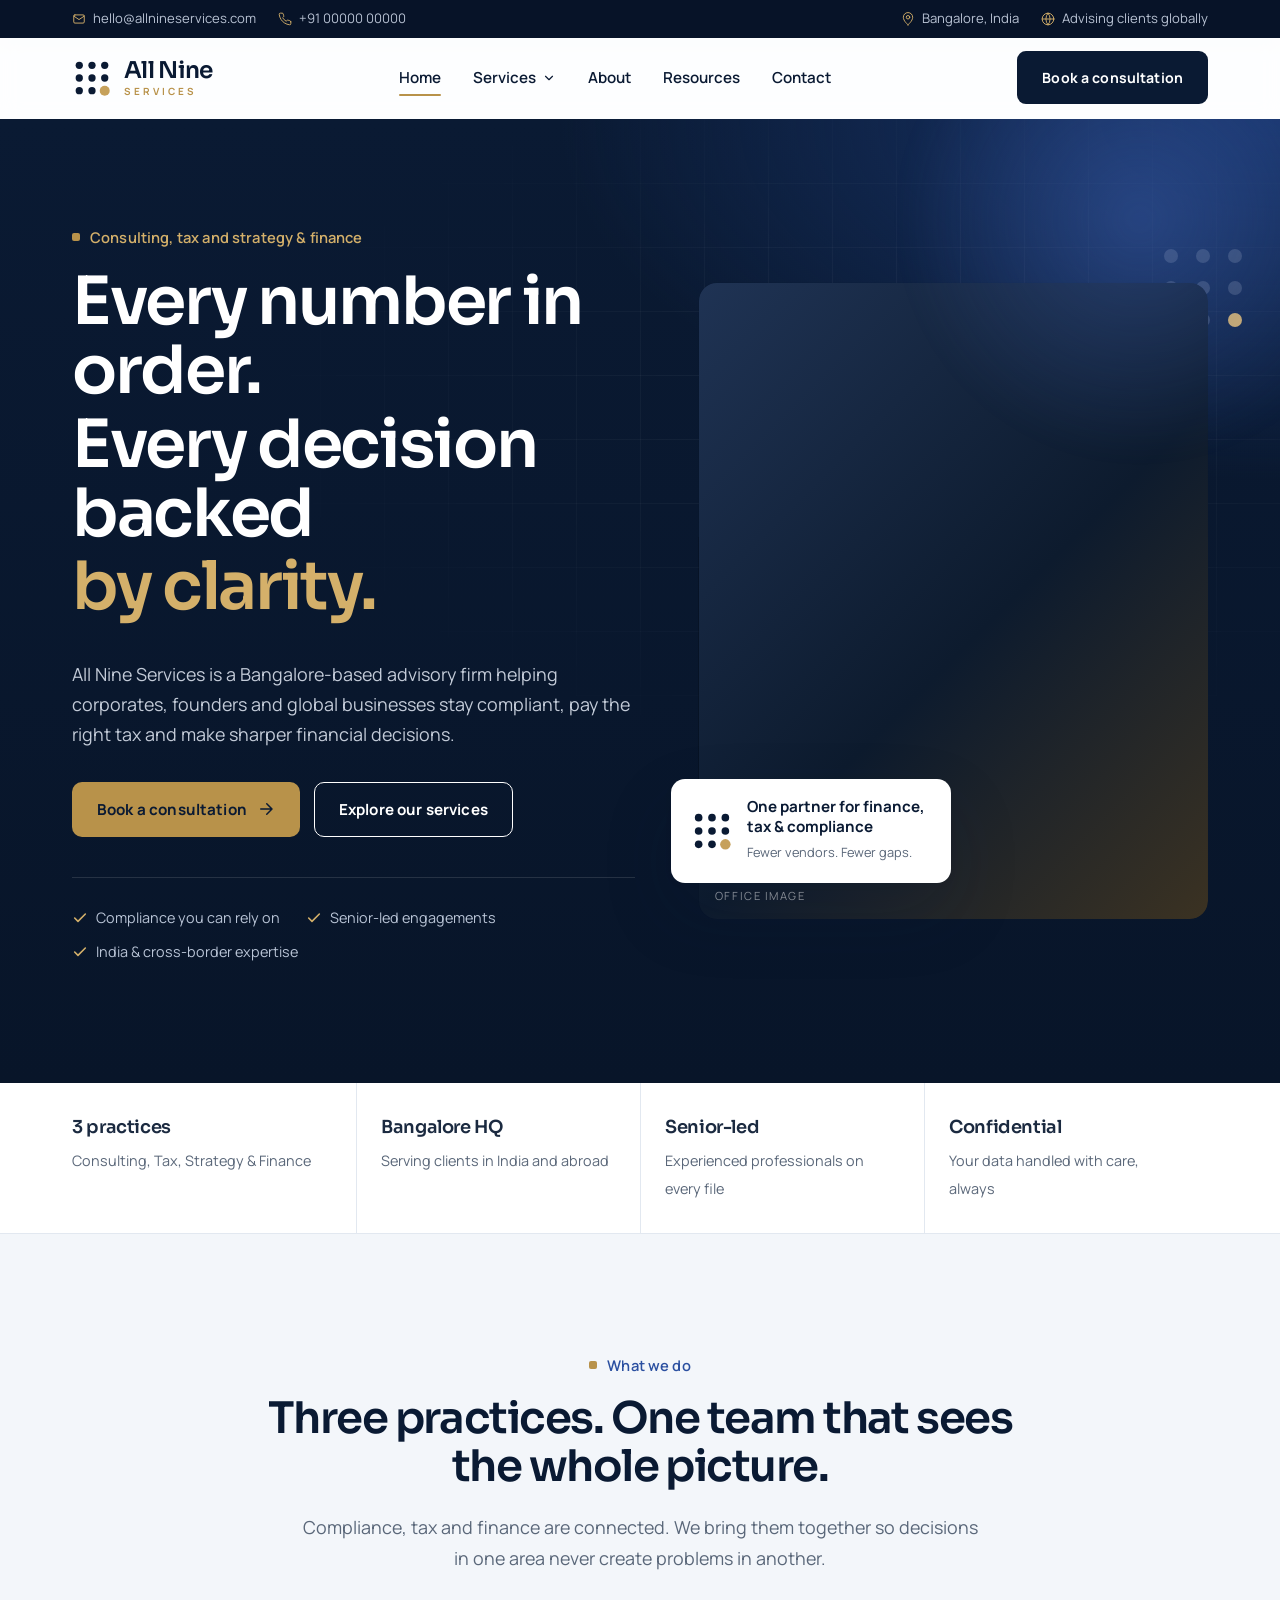
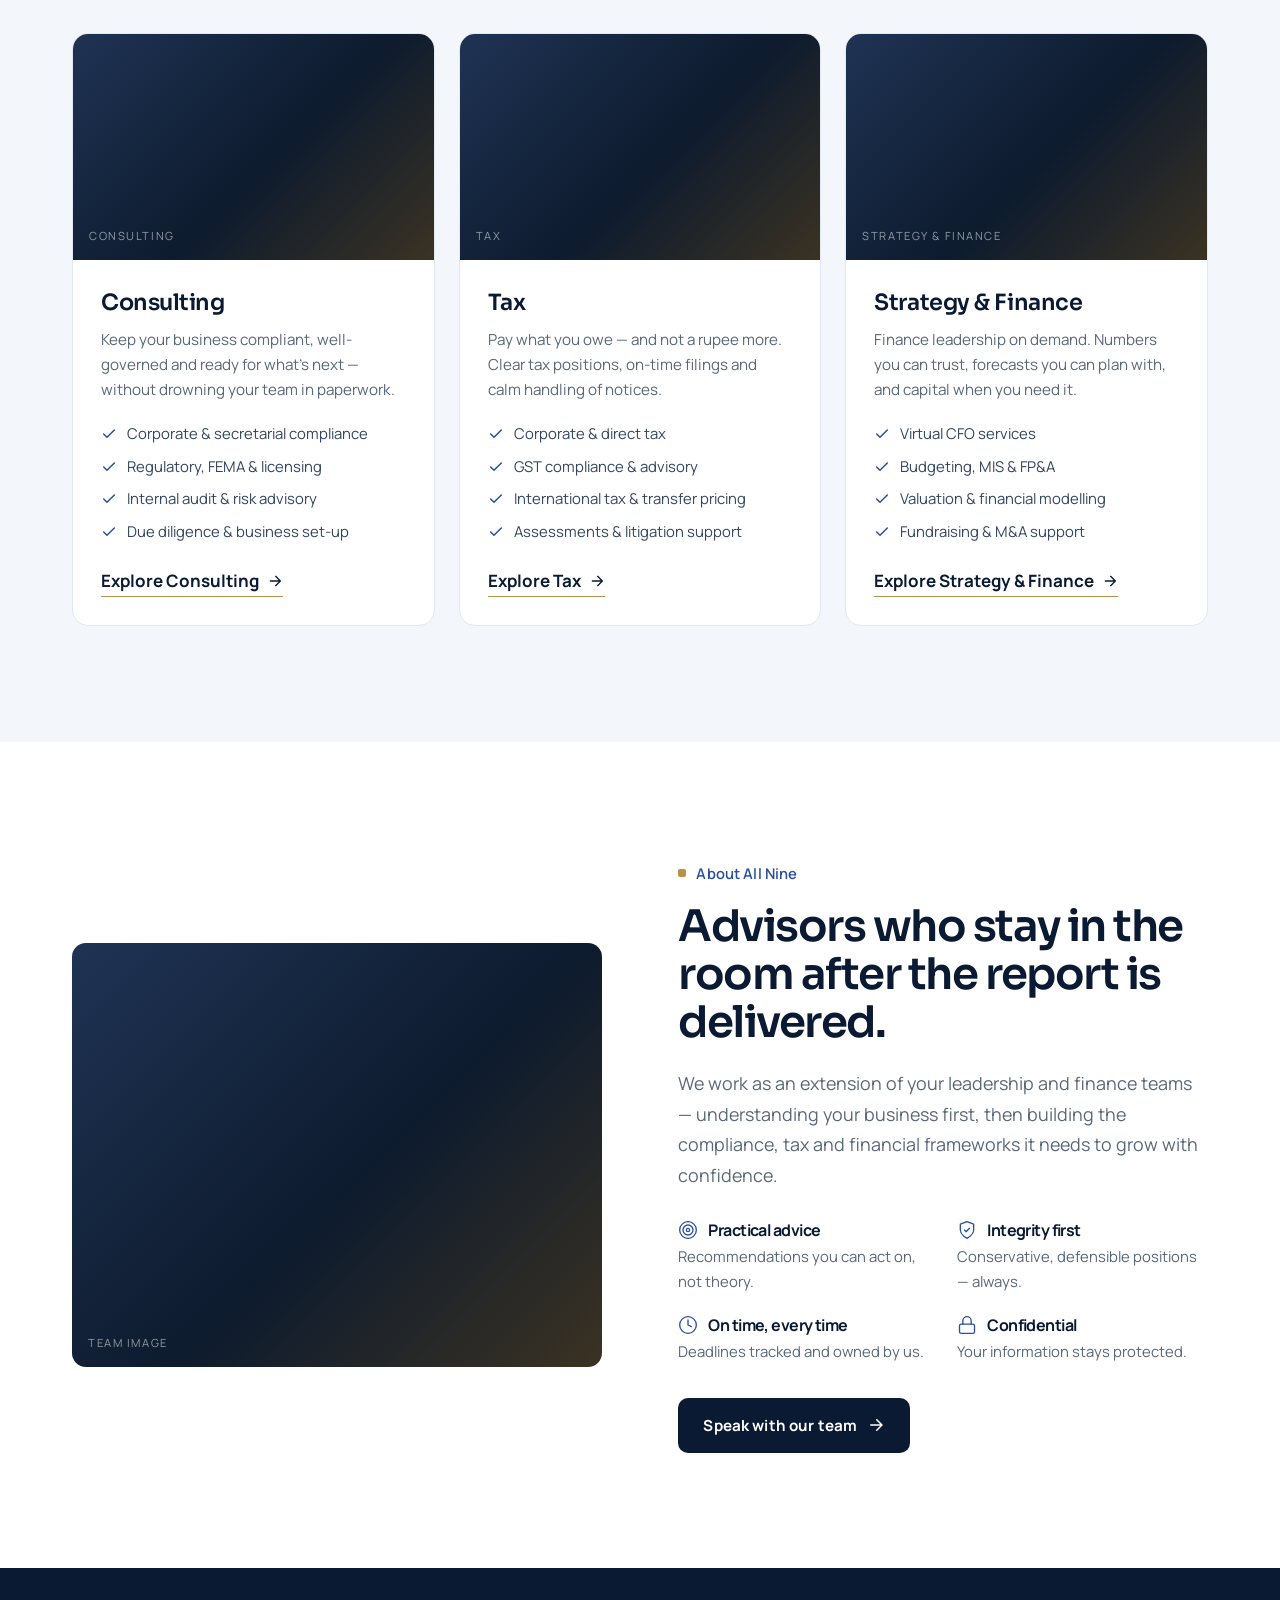
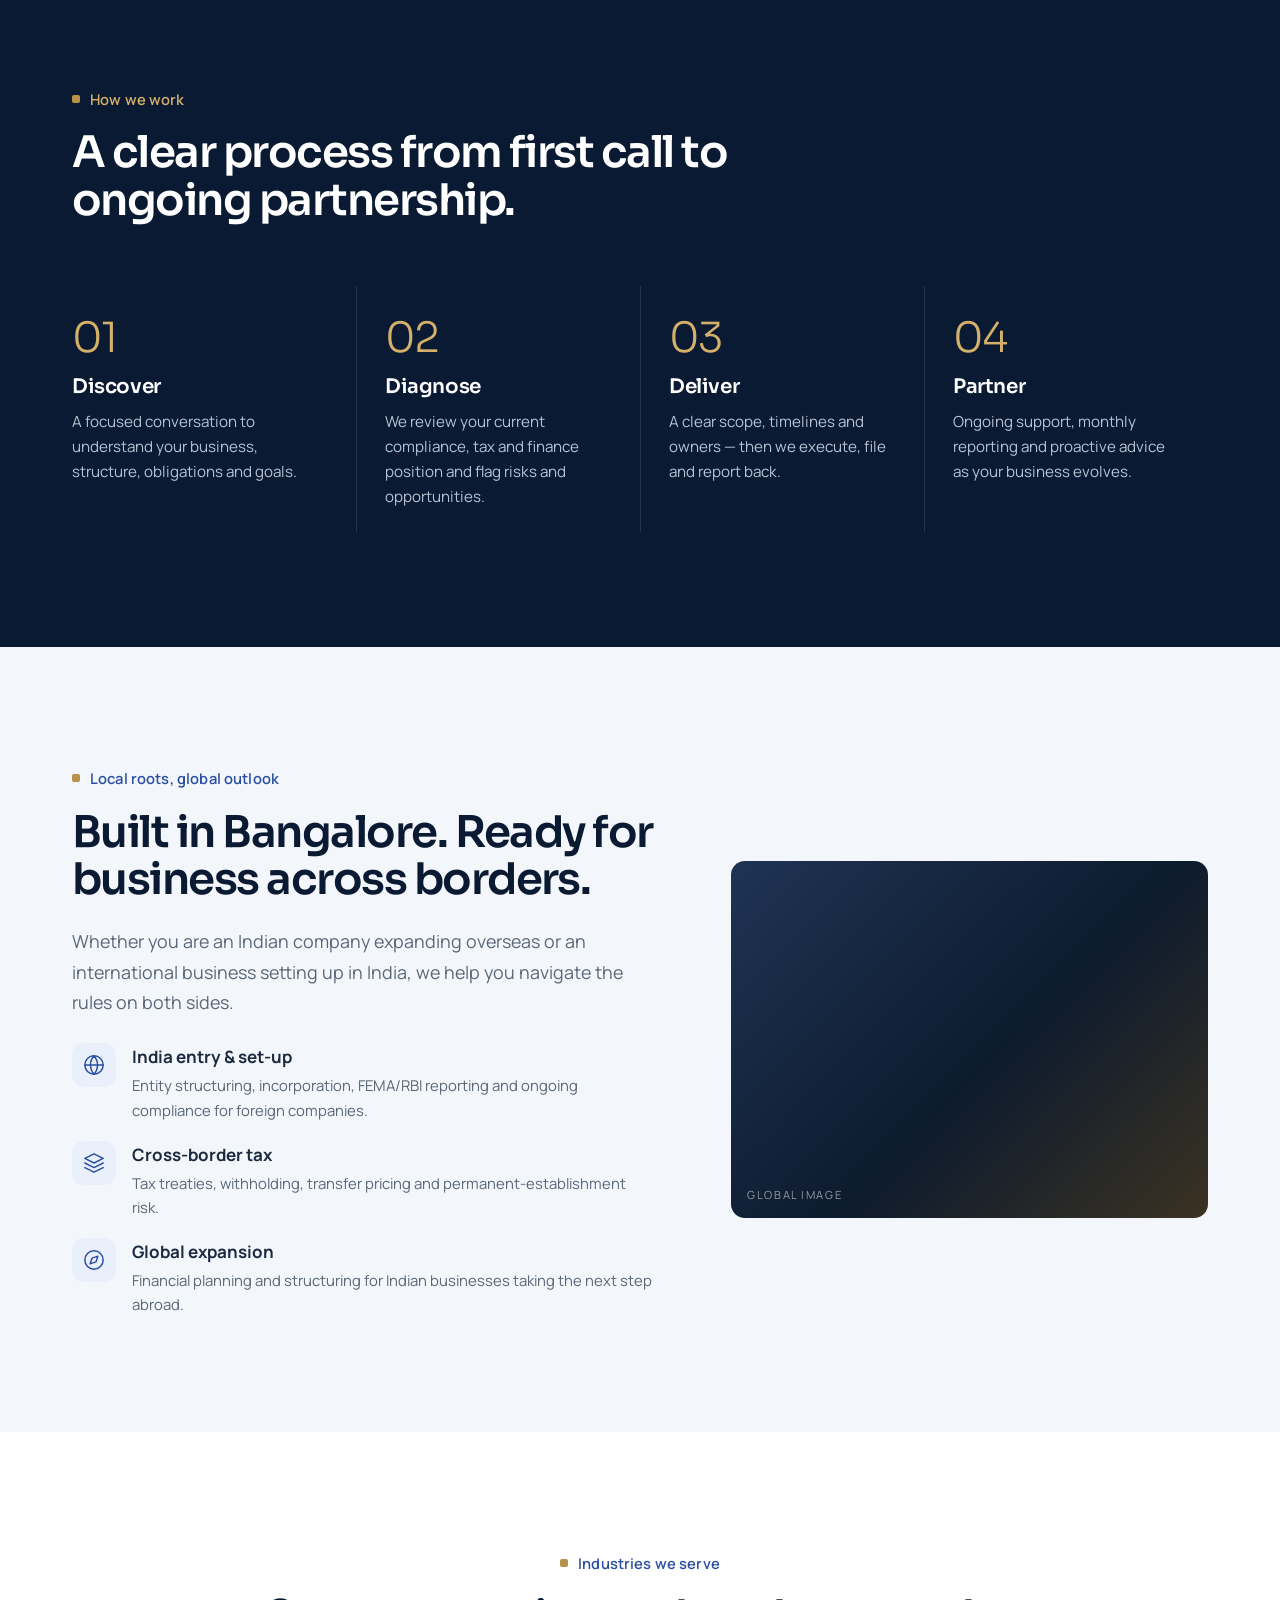
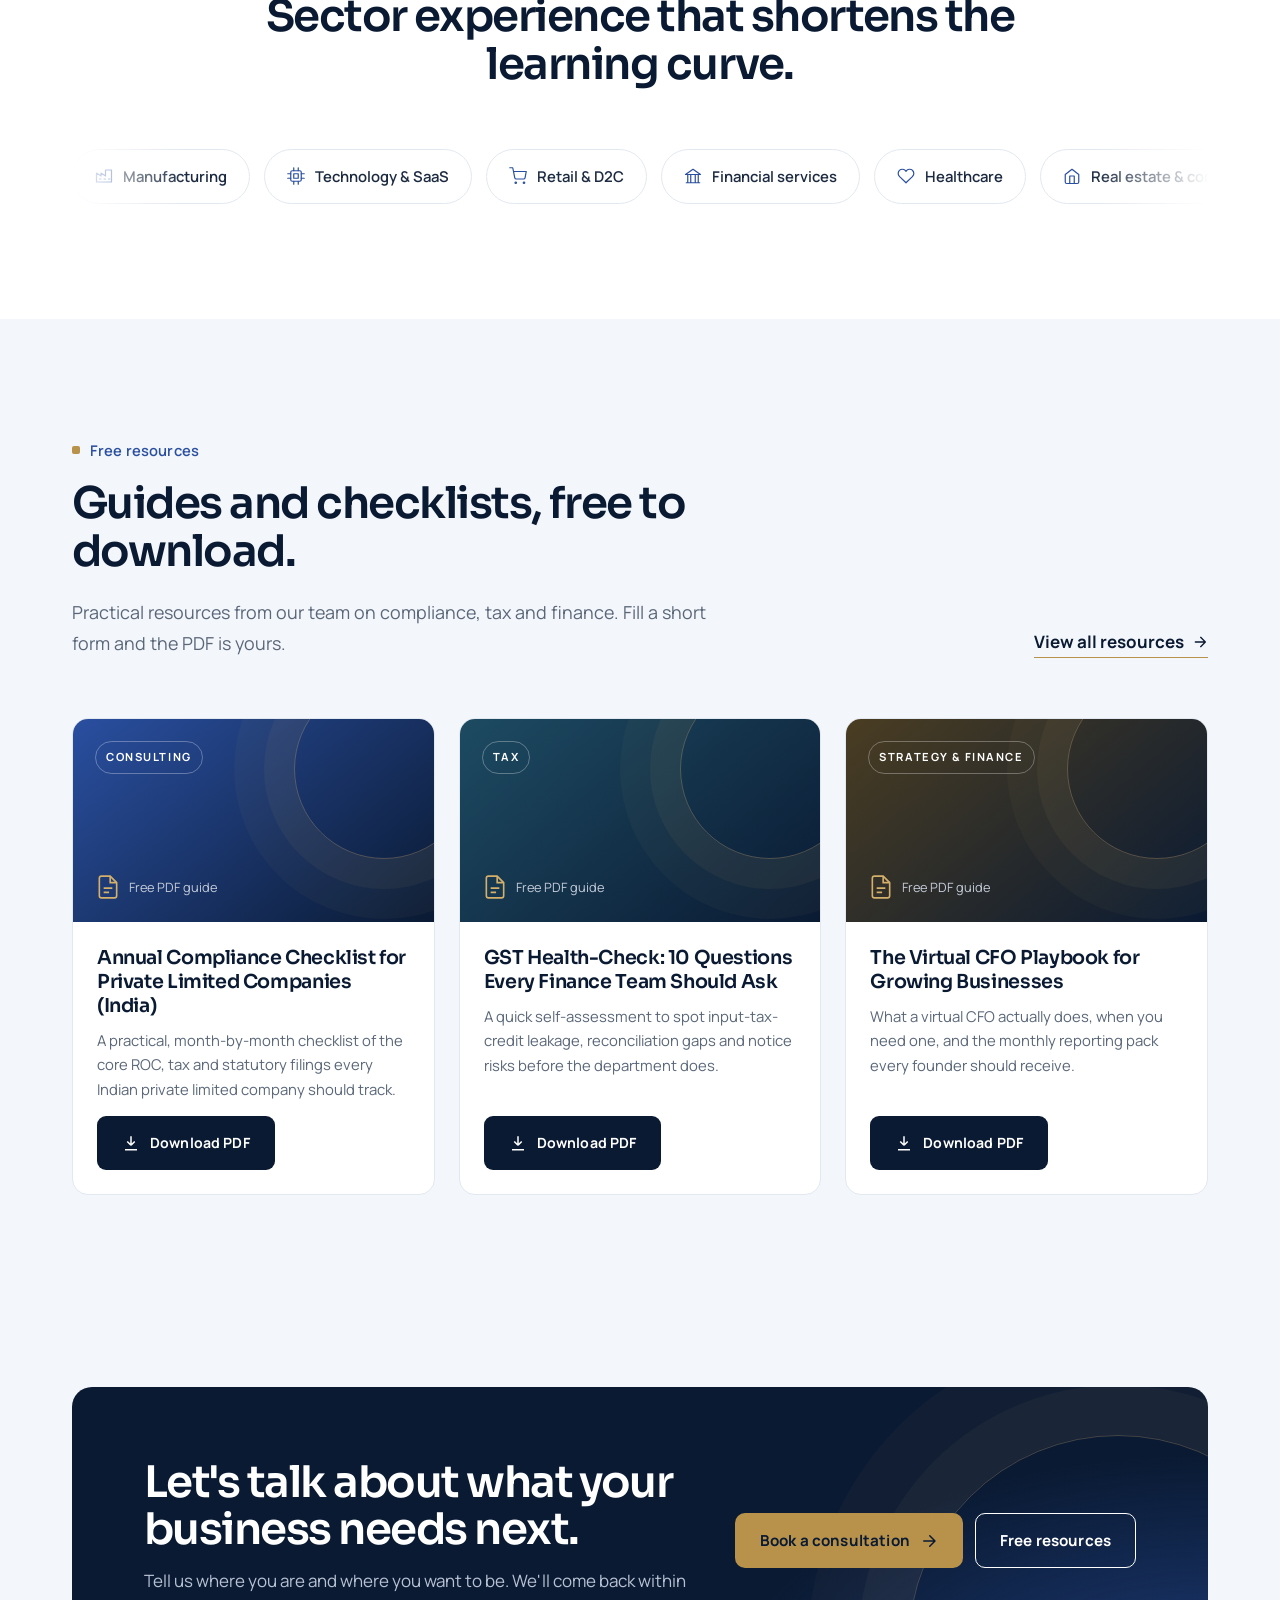
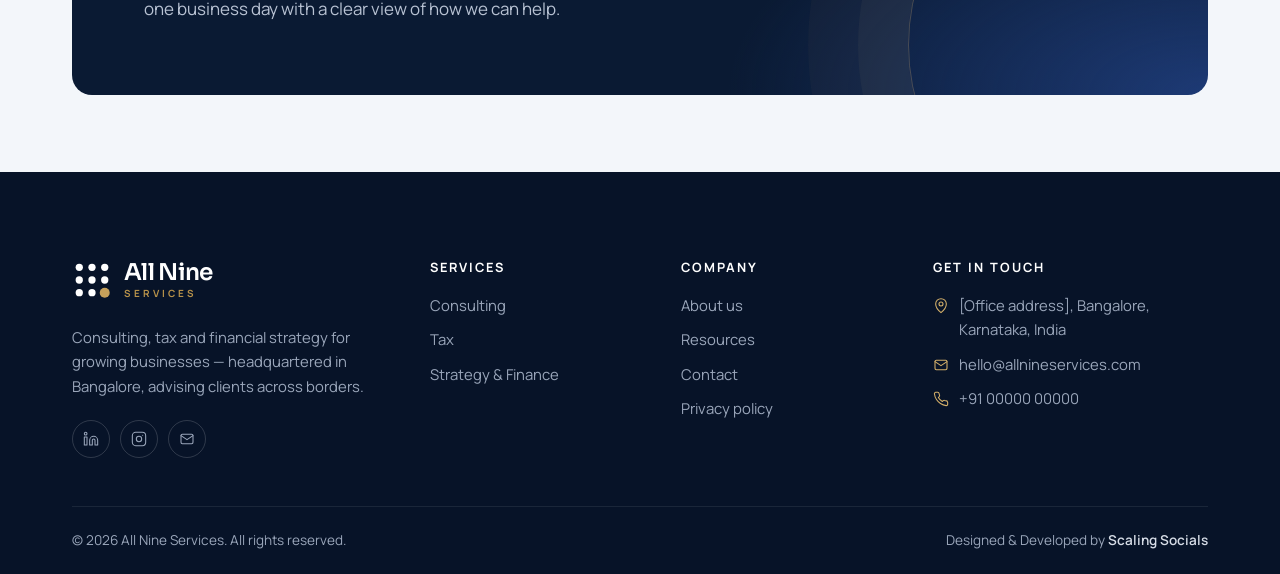
==== commit 2236a405: "Premium corporate refresh: Sora/Manrope type, navy-sapphire-gold palette, hero motion, scroll animat" ====
--- a/index.html
+++ b/index.html
@@ -12,7 +12,7 @@
 <link rel="icon" href="assets/img/favicon.svg" type="image/svg+xml">
 <link rel="preconnect" href="https://fonts.googleapis.com">
 <link rel="preconnect" href="https://fonts.gstatic.com" crossorigin>
-<link href="https://fonts.googleapis.com/css2?family=Fraunces:ital,opsz,wght@0,9..144,400;0,9..144,500;0,9..144,600;1,9..144,400&family=Manrope:wght@400;500;600;700&display=swap" rel="stylesheet">
+<link href="https://fonts.googleapis.com/css2?family=Sora:wght@300;400;500;600;700&family=Manrope:wght@400;500;600;700&display=swap" rel="stylesheet">
 <link rel="stylesheet" href="assets/css/style.css">
 </head>
 <body>
@@ -32,7 +32,7 @@
 <header class="site-header">
   <div class="container">
     <nav class="nav" aria-label="Main">
-      <a class="brand" href="index.html" aria-label="All Nine Services — home" style="color:var(--ink)"><svg class="brand__mark" viewBox="0 0 44 44" aria-hidden="true"><g fill="currentColor"><circle cx="8" cy="8" r="4"/><circle cx="22" cy="8" r="4"/><circle cx="36" cy="8" r="4"/><circle cx="8" cy="22" r="4"/><circle cx="22" cy="22" r="4"/><circle cx="36" cy="22" r="4"/><circle cx="8" cy="36" r="4"/><circle cx="22" cy="36" r="4"/></g><circle cx="36" cy="36" r="5.5" fill="#b08d57"/></svg><span class="brand__text"><span class="brand__name">All Nine</span><span class="brand__sub">Services</span></span></a>
+      <a class="brand" href="index.html" aria-label="All Nine Services — home" style="color:var(--ink)"><svg class="brand__mark" viewBox="0 0 44 44" aria-hidden="true"><g fill="currentColor"><circle cx="8" cy="8" r="4"/><circle cx="22" cy="8" r="4"/><circle cx="36" cy="8" r="4"/><circle cx="8" cy="22" r="4"/><circle cx="22" cy="22" r="4"/><circle cx="36" cy="22" r="4"/><circle cx="8" cy="36" r="4"/><circle cx="22" cy="36" r="4"/></g><circle cx="36" cy="36" r="5.5" fill="#c6a15b"/></svg><span class="brand__text"><span class="brand__name">All Nine</span><span class="brand__sub">Services</span></span></a>
       <ul class="nav__menu" id="nav-menu">
         <li><a class="nav__link" href="index.html" aria-current="page">Home</a></li>
         <li class="has-dropdown">
@@ -55,24 +55,25 @@
 
 <section class="hero">
   <div class="container">
-    <div class="reveal">
-      <span class="eyebrow">Consulting · Tax · Strategy &amp; Finance</span>
-      <h1>Every number in order. <em>Every decision</em> backed by clarity.</h1>
-      <p class="lead">All Nine Services is a Bangalore-based advisory firm helping corporates, founders and global businesses stay compliant, pay the right tax and make sharper financial decisions.</p>
-      <div class="hero__actions">
+    <div class="hero__copy">
+      <span class="eyebrow hero-in" style="--d:.05s">Consulting, tax and strategy &amp; finance</span>
+      <h1 class="hero__title"><span class="line"><span>Every number in order.</span></span><span class="line"><span>Every decision backed</span></span><span class="line"><span>by clarity.</span></span></h1>
+      <p class="lead hero-in" style="--d:.65s">All Nine Services is a Bangalore-based advisory firm helping corporates, founders and global businesses stay compliant, pay the right tax and make sharper financial decisions.</p>
+      <div class="hero__actions hero-in" style="--d:.8s">
         <a class="btn btn--primary" href="contact.html">Book a consultation <svg viewBox="0 0 24 24" fill="none" stroke="currentColor" stroke-width="2" stroke-linecap="round" stroke-linejoin="round" aria-hidden="true"><path d="M5 12h14M13 5l7 7-7 7"/></svg></a>
         <a class="btn btn--ghost" href="#services">Explore our services</a>
       </div>
-      <ul class="hero__points">
+      <ul class="hero__points hero-in" style="--d:.95s">
         <li><svg viewBox="0 0 24 24" fill="none" stroke="currentColor" stroke-width="2.4" stroke-linecap="round" stroke-linejoin="round" aria-hidden="true"><path d="M20 6 9 17l-5-5"/></svg> Compliance you can rely on</li>
         <li><svg viewBox="0 0 24 24" fill="none" stroke="currentColor" stroke-width="2.4" stroke-linecap="round" stroke-linejoin="round" aria-hidden="true"><path d="M20 6 9 17l-5-5"/></svg> Senior-led engagements</li>
         <li><svg viewBox="0 0 24 24" fill="none" stroke="currentColor" stroke-width="2.4" stroke-linecap="round" stroke-linejoin="round" aria-hidden="true"><path d="M20 6 9 17l-5-5"/></svg> India &amp; cross-border expertise</li>
       </ul>
     </div>
-    <div class="hero__media reveal">
+    <div class="hero__media">
+      <div class="nine" aria-hidden="true"><span style="--i:0"></span><span style="--i:1"></span><span style="--i:2"></span><span style="--i:3"></span><span style="--i:4"></span><span style="--i:5"></span><span style="--i:6"></span><span style="--i:7"></span><span style="--i:8"></span></div>
       <div class="ph " data-label="Office image"><img src="https://images.unsplash.com/photo-1497366216548-37526070297c?auto=format&fit=crop&w=1100&q=80" alt="Modern office workspace"  referrerpolicy="no-referrer" onerror="this.style.display='none'"></div>
       <div class="hero__badge">
-        <svg class="dot-grid" viewBox="0 0 44 44" style="color:var(--ink)"><g fill="currentColor"><circle cx="8" cy="8" r="4"/><circle cx="22" cy="8" r="4"/><circle cx="36" cy="8" r="4"/><circle cx="8" cy="22" r="4"/><circle cx="22" cy="22" r="4"/><circle cx="36" cy="22" r="4"/><circle cx="8" cy="36" r="4"/><circle cx="22" cy="36" r="4"/></g><circle cx="36" cy="36" r="5.5" fill="#b08d57"/></svg>
+        <svg class="dot-grid" viewBox="0 0 44 44" style="color:var(--ink)"><g fill="currentColor"><circle cx="8" cy="8" r="4"/><circle cx="22" cy="8" r="4"/><circle cx="36" cy="8" r="4"/><circle cx="8" cy="22" r="4"/><circle cx="22" cy="22" r="4"/><circle cx="36" cy="22" r="4"/><circle cx="8" cy="36" r="4"/><circle cx="22" cy="36" r="4"/></g><circle cx="36" cy="36" r="5.5" fill="#c6a15b"/></svg>
         <div><strong>One partner for finance, tax &amp; compliance</strong><small>Fewer vendors. Fewer gaps.</small></div>
       </div>
     </div>
@@ -98,7 +99,6 @@
     <div class="services-grid"><article class="service-card reveal">
       <div class="ph " data-label="Consulting"><img src="https://images.unsplash.com/photo-1556761175-5973dc0f32e7?auto=format&fit=crop&w=1400&q=80" alt="Consulting advisory" loading="lazy" referrerpolicy="no-referrer" onerror="this.style.display='none'"></div>
       <div class="service-card__body">
-        <div class="service-card__num">01</div>
         <h3>Consulting</h3>
         <p style="color:var(--muted);font-size:.95rem">Keep your business compliant, well-governed and ready for what's next — without drowning your team in paperwork.</p>
         <ul><li><svg viewBox="0 0 24 24" fill="none" stroke="currentColor" stroke-width="2.2" stroke-linecap="round" stroke-linejoin="round" aria-hidden="true"><path d="M20 6 9 17l-5-5"/></svg><span>Corporate &amp; secretarial compliance</span></li><li><svg viewBox="0 0 24 24" fill="none" stroke="currentColor" stroke-width="2.2" stroke-linecap="round" stroke-linejoin="round" aria-hidden="true"><path d="M20 6 9 17l-5-5"/></svg><span>Regulatory, FEMA &amp; licensing</span></li><li><svg viewBox="0 0 24 24" fill="none" stroke="currentColor" stroke-width="2.2" stroke-linecap="round" stroke-linejoin="round" aria-hidden="true"><path d="M20 6 9 17l-5-5"/></svg><span>Internal audit &amp; risk advisory</span></li><li><svg viewBox="0 0 24 24" fill="none" stroke="currentColor" stroke-width="2.2" stroke-linecap="round" stroke-linejoin="round" aria-hidden="true"><path d="M20 6 9 17l-5-5"/></svg><span>Due diligence &amp; business set-up</span></li></ul>
@@ -107,7 +107,6 @@
     </article><article class="service-card reveal">
       <div class="ph " data-label="Tax"><img src="https://images.unsplash.com/photo-1554224155-6726b3ff858f?auto=format&fit=crop&w=1400&q=80" alt="Tax advisory" loading="lazy" referrerpolicy="no-referrer" onerror="this.style.display='none'"></div>
       <div class="service-card__body">
-        <div class="service-card__num">02</div>
         <h3>Tax</h3>
         <p style="color:var(--muted);font-size:.95rem">Pay what you owe — and not a rupee more. Clear tax positions, on-time filings and calm handling of notices.</p>
         <ul><li><svg viewBox="0 0 24 24" fill="none" stroke="currentColor" stroke-width="2.2" stroke-linecap="round" stroke-linejoin="round" aria-hidden="true"><path d="M20 6 9 17l-5-5"/></svg><span>Corporate &amp; direct tax</span></li><li><svg viewBox="0 0 24 24" fill="none" stroke="currentColor" stroke-width="2.2" stroke-linecap="round" stroke-linejoin="round" aria-hidden="true"><path d="M20 6 9 17l-5-5"/></svg><span>GST compliance &amp; advisory</span></li><li><svg viewBox="0 0 24 24" fill="none" stroke="currentColor" stroke-width="2.2" stroke-linecap="round" stroke-linejoin="round" aria-hidden="true"><path d="M20 6 9 17l-5-5"/></svg><span>International tax &amp; transfer pricing</span></li><li><svg viewBox="0 0 24 24" fill="none" stroke="currentColor" stroke-width="2.2" stroke-linecap="round" stroke-linejoin="round" aria-hidden="true"><path d="M20 6 9 17l-5-5"/></svg><span>Assessments &amp; litigation support</span></li></ul>
@@ -116,7 +115,6 @@
     </article><article class="service-card reveal">
       <div class="ph " data-label="Strategy & Finance"><img src="https://images.unsplash.com/photo-1460925895917-afdab827c52f?auto=format&fit=crop&w=1400&q=80" alt="Strategy and Finance advisory" loading="lazy" referrerpolicy="no-referrer" onerror="this.style.display='none'"></div>
       <div class="service-card__body">
-        <div class="service-card__num">03</div>
         <h3>Strategy &amp; Finance</h3>
         <p style="color:var(--muted);font-size:.95rem">Finance leadership on demand. Numbers you can trust, forecasts you can plan with, and capital when you need it.</p>
         <ul><li><svg viewBox="0 0 24 24" fill="none" stroke="currentColor" stroke-width="2.2" stroke-linecap="round" stroke-linejoin="round" aria-hidden="true"><path d="M20 6 9 17l-5-5"/></svg><span>Virtual CFO services</span></li><li><svg viewBox="0 0 24 24" fill="none" stroke="currentColor" stroke-width="2.2" stroke-linecap="round" stroke-linejoin="round" aria-hidden="true"><path d="M20 6 9 17l-5-5"/></svg><span>Budgeting, MIS &amp; FP&amp;A</span></li><li><svg viewBox="0 0 24 24" fill="none" stroke="currentColor" stroke-width="2.2" stroke-linecap="round" stroke-linejoin="round" aria-hidden="true"><path d="M20 6 9 17l-5-5"/></svg><span>Valuation &amp; financial modelling</span></li><li><svg viewBox="0 0 24 24" fill="none" stroke="currentColor" stroke-width="2.2" stroke-linecap="round" stroke-linejoin="round" aria-hidden="true"><path d="M20 6 9 17l-5-5"/></svg><span>Fundraising &amp; M&amp;A support</span></li></ul>
@@ -150,7 +148,7 @@
       <span class="eyebrow">How we work</span>
       <h2>A clear process from first call to ongoing partnership.</h2>
     </div>
-    <div class="process reveal">
+    <div class="process reveal" data-process>
       <div class="process__step"><h3>Discover</h3><p>A focused conversation to understand your business, structure, obligations and goals.</p></div>
       <div class="process__step"><h3>Diagnose</h3><p>We review your current compliance, tax and finance position and flag risks and opportunities.</p></div>
       <div class="process__step"><h3>Deliver</h3><p>A clear scope, timelines and owners — then we execute, file and report back.</p></div>
@@ -181,7 +179,7 @@
       <span class="eyebrow">Industries we serve</span>
       <h2>Sector experience that shortens the learning curve.</h2>
     </div>
-    <div class="chips reveal" style="justify-content:center"><span class="chip"><svg viewBox="0 0 24 24" fill="none" stroke="currentColor" stroke-width="1.6" stroke-linecap="round" stroke-linejoin="round" aria-hidden="true"><path d="M2 20V8l6 4V8l6 4V4h8v16z"/><path d="M6 16h2M12 16h2M18 16h2"/></svg>Manufacturing</span><span class="chip"><svg viewBox="0 0 24 24" fill="none" stroke="currentColor" stroke-width="1.6" stroke-linecap="round" stroke-linejoin="round" aria-hidden="true"><rect x="5" y="5" width="14" height="14" rx="2"/><rect x="9" y="9" width="6" height="6"/><path d="M9 1v4M15 1v4M9 19v4M15 19v4M1 9h4M1 15h4M19 9h4M19 15h4"/></svg>Technology &amp; SaaS</span><span class="chip"><svg viewBox="0 0 24 24" fill="none" stroke="currentColor" stroke-width="1.6" stroke-linecap="round" stroke-linejoin="round" aria-hidden="true"><circle cx="9" cy="21" r="1"/><circle cx="20" cy="21" r="1"/><path d="M1 1h4l2.7 13.4a2 2 0 0 0 2 1.6h9.7a2 2 0 0 0 2-1.6L23 6H6"/></svg>Retail &amp; D2C</span><span class="chip"><svg viewBox="0 0 24 24" fill="none" stroke="currentColor" stroke-width="1.6" stroke-linecap="round" stroke-linejoin="round" aria-hidden="true"><path d="M3 21h18M5 21V10M19 21V10M9 21V10M15 21V10M2 10l10-7 10 7z"/></svg>Financial services</span><span class="chip"><svg viewBox="0 0 24 24" fill="none" stroke="currentColor" stroke-width="1.6" stroke-linecap="round" stroke-linejoin="round" aria-hidden="true"><path d="M20.8 4.6a5.5 5.5 0 0 0-7.8 0L12 5.7l-1-1.1a5.5 5.5 0 0 0-7.8 7.8l1 1.1L12 21l7.8-7.5 1-1.1a5.5 5.5 0 0 0 0-7.8z"/></svg>Healthcare</span><span class="chip"><svg viewBox="0 0 24 24" fill="none" stroke="currentColor" stroke-width="1.6" stroke-linecap="round" stroke-linejoin="round" aria-hidden="true"><path d="m3 10 9-7 9 7v10a2 2 0 0 1-2 2H5a2 2 0 0 1-2-2z"/><path d="M9 22V12h6v10"/></svg>Real estate &amp; construction</span><span class="chip"><svg viewBox="0 0 24 24" fill="none" stroke="currentColor" stroke-width="1.6" stroke-linecap="round" stroke-linejoin="round" aria-hidden="true"><path d="M1 3h15v13H1zM16 8h4l3 3v5h-7z"/><circle cx="5.5" cy="18.5" r="2.5"/><circle cx="18.5" cy="18.5" r="2.5"/></svg>Logistics &amp; trade</span><span class="chip"><svg viewBox="0 0 24 24" fill="none" stroke="currentColor" stroke-width="1.6" stroke-linecap="round" stroke-linejoin="round" aria-hidden="true"><path d="M17 21v-2a4 4 0 0 0-4-4H5a4 4 0 0 0-4 4v2"/><circle cx="9" cy="7" r="4"/><path d="M23 21v-2a4 4 0 0 0-3-3.9M16 3.1a4 4 0 0 1 0 7.8"/></svg>Professional services</span><span class="chip"><svg viewBox="0 0 24 24" fill="none" stroke="currentColor" stroke-width="1.6" stroke-linecap="round" stroke-linejoin="round" aria-hidden="true"><path d="M4.5 16.5c-1.5 1.3-2 5-2 5s3.7-.5 5-2c.7-.8.7-2.1-.1-2.9a2.2 2.2 0 0 0-2.9-.1z"/><path d="m12 15-3-3a22 22 0 0 1 2-3.9A12.9 12.9 0 0 1 22 2c0 2.7-.8 7.5-6 11a22.4 22.4 0 0 1-4 2z"/><path d="M9 12H4s.6-3 2-4c1.6-1.1 5 0 5 0M12 15v5s3-.6 4-2c1.1-1.6 0-5 0-5"/></svg>Startups &amp; founders</span></div>
+    <div class="marquee reveal" aria-label="Industries we serve"><div class="marquee__track"><span class="chip"><svg viewBox="0 0 24 24" fill="none" stroke="currentColor" stroke-width="1.6" stroke-linecap="round" stroke-linejoin="round" aria-hidden="true"><path d="M2 20V8l6 4V8l6 4V4h8v16z"/><path d="M6 16h2M12 16h2M18 16h2"/></svg>Manufacturing</span><span class="chip"><svg viewBox="0 0 24 24" fill="none" stroke="currentColor" stroke-width="1.6" stroke-linecap="round" stroke-linejoin="round" aria-hidden="true"><rect x="5" y="5" width="14" height="14" rx="2"/><rect x="9" y="9" width="6" height="6"/><path d="M9 1v4M15 1v4M9 19v4M15 19v4M1 9h4M1 15h4M19 9h4M19 15h4"/></svg>Technology &amp; SaaS</span><span class="chip"><svg viewBox="0 0 24 24" fill="none" stroke="currentColor" stroke-width="1.6" stroke-linecap="round" stroke-linejoin="round" aria-hidden="true"><circle cx="9" cy="21" r="1"/><circle cx="20" cy="21" r="1"/><path d="M1 1h4l2.7 13.4a2 2 0 0 0 2 1.6h9.7a2 2 0 0 0 2-1.6L23 6H6"/></svg>Retail &amp; D2C</span><span class="chip"><svg viewBox="0 0 24 24" fill="none" stroke="currentColor" stroke-width="1.6" stroke-linecap="round" stroke-linejoin="round" aria-hidden="true"><path d="M3 21h18M5 21V10M19 21V10M9 21V10M15 21V10M2 10l10-7 10 7z"/></svg>Financial services</span><span class="chip"><svg viewBox="0 0 24 24" fill="none" stroke="currentColor" stroke-width="1.6" stroke-linecap="round" stroke-linejoin="round" aria-hidden="true"><path d="M20.8 4.6a5.5 5.5 0 0 0-7.8 0L12 5.7l-1-1.1a5.5 5.5 0 0 0-7.8 7.8l1 1.1L12 21l7.8-7.5 1-1.1a5.5 5.5 0 0 0 0-7.8z"/></svg>Healthcare</span><span class="chip"><svg viewBox="0 0 24 24" fill="none" stroke="currentColor" stroke-width="1.6" stroke-linecap="round" stroke-linejoin="round" aria-hidden="true"><path d="m3 10 9-7 9 7v10a2 2 0 0 1-2 2H5a2 2 0 0 1-2-2z"/><path d="M9 22V12h6v10"/></svg>Real estate &amp; construction</span><span class="chip"><svg viewBox="0 0 24 24" fill="none" stroke="currentColor" stroke-width="1.6" stroke-linecap="round" stroke-linejoin="round" aria-hidden="true"><path d="M1 3h15v13H1zM16 8h4l3 3v5h-7z"/><circle cx="5.5" cy="18.5" r="2.5"/><circle cx="18.5" cy="18.5" r="2.5"/></svg>Logistics &amp; trade</span><span class="chip"><svg viewBox="0 0 24 24" fill="none" stroke="currentColor" stroke-width="1.6" stroke-linecap="round" stroke-linejoin="round" aria-hidden="true"><path d="M17 21v-2a4 4 0 0 0-4-4H5a4 4 0 0 0-4 4v2"/><circle cx="9" cy="7" r="4"/><path d="M23 21v-2a4 4 0 0 0-3-3.9M16 3.1a4 4 0 0 1 0 7.8"/></svg>Professional services</span><span class="chip"><svg viewBox="0 0 24 24" fill="none" stroke="currentColor" stroke-width="1.6" stroke-linecap="round" stroke-linejoin="round" aria-hidden="true"><path d="M4.5 16.5c-1.5 1.3-2 5-2 5s3.7-.5 5-2c.7-.8.7-2.1-.1-2.9a2.2 2.2 0 0 0-2.9-.1z"/><path d="m12 15-3-3a22 22 0 0 1 2-3.9A12.9 12.9 0 0 1 22 2c0 2.7-.8 7.5-6 11a22.4 22.4 0 0 1-4 2z"/><path d="M9 12H4s.6-3 2-4c1.6-1.1 5 0 5 0M12 15v5s3-.6 4-2c1.1-1.6 0-5 0-5"/></svg>Startups &amp; founders</span><span class="chip" aria-hidden="true"><svg viewBox="0 0 24 24" fill="none" stroke="currentColor" stroke-width="1.6" stroke-linecap="round" stroke-linejoin="round" aria-hidden="true"><path d="M2 20V8l6 4V8l6 4V4h8v16z"/><path d="M6 16h2M12 16h2M18 16h2"/></svg>Manufacturing</span><span class="chip" aria-hidden="true"><svg viewBox="0 0 24 24" fill="none" stroke="currentColor" stroke-width="1.6" stroke-linecap="round" stroke-linejoin="round" aria-hidden="true"><rect x="5" y="5" width="14" height="14" rx="2"/><rect x="9" y="9" width="6" height="6"/><path d="M9 1v4M15 1v4M9 19v4M15 19v4M1 9h4M1 15h4M19 9h4M19 15h4"/></svg>Technology &amp; SaaS</span><span class="chip" aria-hidden="true"><svg viewBox="0 0 24 24" fill="none" stroke="currentColor" stroke-width="1.6" stroke-linecap="round" stroke-linejoin="round" aria-hidden="true"><circle cx="9" cy="21" r="1"/><circle cx="20" cy="21" r="1"/><path d="M1 1h4l2.7 13.4a2 2 0 0 0 2 1.6h9.7a2 2 0 0 0 2-1.6L23 6H6"/></svg>Retail &amp; D2C</span><span class="chip" aria-hidden="true"><svg viewBox="0 0 24 24" fill="none" stroke="currentColor" stroke-width="1.6" stroke-linecap="round" stroke-linejoin="round" aria-hidden="true"><path d="M3 21h18M5 21V10M19 21V10M9 21V10M15 21V10M2 10l10-7 10 7z"/></svg>Financial services</span><span class="chip" aria-hidden="true"><svg viewBox="0 0 24 24" fill="none" stroke="currentColor" stroke-width="1.6" stroke-linecap="round" stroke-linejoin="round" aria-hidden="true"><path d="M20.8 4.6a5.5 5.5 0 0 0-7.8 0L12 5.7l-1-1.1a5.5 5.5 0 0 0-7.8 7.8l1 1.1L12 21l7.8-7.5 1-1.1a5.5 5.5 0 0 0 0-7.8z"/></svg>Healthcare</span><span class="chip" aria-hidden="true"><svg viewBox="0 0 24 24" fill="none" stroke="currentColor" stroke-width="1.6" stroke-linecap="round" stroke-linejoin="round" aria-hidden="true"><path d="m3 10 9-7 9 7v10a2 2 0 0 1-2 2H5a2 2 0 0 1-2-2z"/><path d="M9 22V12h6v10"/></svg>Real estate &amp; construction</span><span class="chip" aria-hidden="true"><svg viewBox="0 0 24 24" fill="none" stroke="currentColor" stroke-width="1.6" stroke-linecap="round" stroke-linejoin="round" aria-hidden="true"><path d="M1 3h15v13H1zM16 8h4l3 3v5h-7z"/><circle cx="5.5" cy="18.5" r="2.5"/><circle cx="18.5" cy="18.5" r="2.5"/></svg>Logistics &amp; trade</span><span class="chip" aria-hidden="true"><svg viewBox="0 0 24 24" fill="none" stroke="currentColor" stroke-width="1.6" stroke-linecap="round" stroke-linejoin="round" aria-hidden="true"><path d="M17 21v-2a4 4 0 0 0-4-4H5a4 4 0 0 0-4 4v2"/><circle cx="9" cy="7" r="4"/><path d="M23 21v-2a4 4 0 0 0-3-3.9M16 3.1a4 4 0 0 1 0 7.8"/></svg>Professional services</span><span class="chip" aria-hidden="true"><svg viewBox="0 0 24 24" fill="none" stroke="currentColor" stroke-width="1.6" stroke-linecap="round" stroke-linejoin="round" aria-hidden="true"><path d="M4.5 16.5c-1.5 1.3-2 5-2 5s3.7-.5 5-2c.7-.8.7-2.1-.1-2.9a2.2 2.2 0 0 0-2.9-.1z"/><path d="m12 15-3-3a22 22 0 0 1 2-3.9A12.9 12.9 0 0 1 22 2c0 2.7-.8 7.5-6 11a22.4 22.4 0 0 1-4 2z"/><path d="M9 12H4s.6-3 2-4c1.6-1.1 5 0 5 0M12 15v5s3-.6 4-2c1.1-1.6 0-5 0-5"/></svg>Startups &amp; founders</span></div></div>
   </div>
 </section>
 
@@ -206,7 +204,7 @@
   <div class="container">
     <div class="footer-grid">
       <div>
-        <a class="brand" href="index.html" aria-label="All Nine Services — home" style="color:#fff"><svg class="brand__mark" viewBox="0 0 44 44" aria-hidden="true"><g fill="currentColor"><circle cx="8" cy="8" r="4"/><circle cx="22" cy="8" r="4"/><circle cx="36" cy="8" r="4"/><circle cx="8" cy="22" r="4"/><circle cx="22" cy="22" r="4"/><circle cx="36" cy="22" r="4"/><circle cx="8" cy="36" r="4"/><circle cx="22" cy="36" r="4"/></g><circle cx="36" cy="36" r="5.5" fill="#b08d57"/></svg><span class="brand__text"><span class="brand__name">All Nine</span><span class="brand__sub">Services</span></span></a>
+        <a class="brand" href="index.html" aria-label="All Nine Services — home" style="color:#fff"><svg class="brand__mark" viewBox="0 0 44 44" aria-hidden="true"><g fill="currentColor"><circle cx="8" cy="8" r="4"/><circle cx="22" cy="8" r="4"/><circle cx="36" cy="8" r="4"/><circle cx="8" cy="22" r="4"/><circle cx="22" cy="22" r="4"/><circle cx="36" cy="22" r="4"/><circle cx="8" cy="36" r="4"/><circle cx="22" cy="36" r="4"/></g><circle cx="36" cy="36" r="5.5" fill="#c6a15b"/></svg><span class="brand__text"><span class="brand__name">All Nine</span><span class="brand__sub">Services</span></span></a>
         <p style="margin-top:18px">Consulting, tax and financial strategy for growing businesses — headquartered in Bangalore, advising clients across borders.</p>
         <div class="social">
           <a href="#" aria-label="LinkedIn"><svg viewBox="0 0 24 24" fill="none" stroke="currentColor" stroke-width="1.6" stroke-linecap="round" stroke-linejoin="round" aria-hidden="true"><path d="M16 8a6 6 0 0 1 6 6v7h-4v-7a2 2 0 0 0-4 0v7h-4v-7a6 6 0 0 1 6-6zM2 9h4v12H2z"/><circle cx="4" cy="4" r="2"/></svg></a>
--- a/assets/css/style.css
+++ b/assets/css/style.css
@@ -2,28 +2,31 @@
    All Nine Services — main stylesheet
    ========================================================= */
 :root {
-  --ink: #0d1b2e;          /* deep navy — primary */
-  --ink-2: #16294a;
-  --ink-soft: #2b3d5c;
-  --paper: #f7f5f0;        /* warm off-white */
+  --ink: #0a1a33;          /* midnight navy — primary */
+  --ink-2: #13284d;
+  --ink-soft: #33455f;
+  --sapphire: #2a4fa0;     /* corporate blue accent */
+  --sapphire-2: #4c74d0;
+  --paper: #f3f6fa;        /* cool mist */
   --white: #ffffff;
-  --line: #e4e0d6;
-  --line-dark: rgba(255,255,255,.14);
-  --muted: #5d6676;
-  --brass: #b08d57;        /* accent */
-  --brass-2: #c9a76f;
-  --brass-soft: #f3ece0;
-  --teal: #1f4e5a;
+  --line: #e2e8f0;
+  --line-dark: rgba(255,255,255,.12);
+  --muted: #5a6779;
+  --brass: #b8924a;        /* champagne gold (used sparingly) */
+  --brass-2: #d4b06a;
+  --brass-soft: #f6f0e3;
+  --teal: #1d4b62;
   --ok: #1f7a4d;
   --err: #b4372f;
 
-  --font-display: "Fraunces", Georgia, "Times New Roman", serif;
+  --font-display: "Sora", "Segoe UI", system-ui, sans-serif;
   --font-body: "Manrope", system-ui, -apple-system, "Segoe UI", Roboto, Arial, sans-serif;
 
   --radius: 14px;
   --radius-sm: 8px;
-  --shadow: 0 10px 30px rgba(13,27,46,.08);
-  --shadow-lg: 0 24px 60px rgba(13,27,46,.16);
+  --shadow: 0 1px 2px rgba(10,26,51,.04), 0 12px 32px rgba(10,26,51,.07);
+  --shadow-lg: 0 2px 6px rgba(10,26,51,.06), 0 30px 70px rgba(10,26,51,.16);
+  --ease: cubic-bezier(.16,1,.3,1);
   --max: 1200px;
   --gutter: clamp(16px, 4vw, 32px);
 }
@@ -440,3 +443,175 @@
   .modal__head, .modal__body { padding-left: 20px; padding-right: 20px; }
   .dl-callout { grid-template-columns: 1fr; padding: 24px; }
 }
+
+
+/* =========================================================
+   v2 — premium corporate layer (type, colour, motion)
+   ========================================================= */
+body { color: #1b2a40; }
+h1, h2, h3, h4 { font-weight: 600; letter-spacing: -.035em; color: var(--ink); }
+h1 { font-size: clamp(2.4rem, 5.2vw, 4.3rem); line-height: 1.04; font-weight: 600; }
+h2 { font-size: clamp(1.9rem, 3.4vw, 2.85rem); line-height: 1.1; }
+h3 { font-size: clamp(1.15rem, 1.6vw, 1.35rem); letter-spacing: -.02em; line-height: 1.25; }
+.lead { font-size: 1.12rem; line-height: 1.7; }
+.section--ink { background: var(--ink); }
+
+/* eyebrow: sentence case, quiet gold marker */
+.eyebrow { text-transform: none; letter-spacing: .01em; font-size: .92rem; font-weight: 600; color: var(--sapphire); gap: 10px; }
+.eyebrow::before { width: 8px; height: 8px; border-radius: 2px; background: var(--brass); }
+.section-head--center .eyebrow::after { display: none; }
+.section--ink .eyebrow, .hero .eyebrow, .page-hero .eyebrow, .cta-band .eyebrow { color: var(--brass-2); }
+
+/* brand */
+.brand__name { font-family: var(--font-display); font-weight: 600; letter-spacing: -.03em; }
+.brand__sub { letter-spacing: .3em; color: var(--brass); }
+
+/* buttons */
+.btn { border-radius: 10px; padding: 14px 24px; font-weight: 700; position: relative; overflow: hidden; transition: background .35s var(--ease), color .35s var(--ease), border-color .35s var(--ease), transform .35s var(--ease), box-shadow .35s var(--ease); }
+.btn svg { transition: transform .35s var(--ease); }
+.btn:hover svg { transform: translateX(4px); }
+.btn--primary { background: var(--brass); color: #0a1a33; }
+.btn--primary:hover { background: var(--brass-2); box-shadow: 0 10px 26px rgba(184,146,74,.35); }
+.btn--dark { background: var(--ink); }
+.btn--dark:hover { background: var(--sapphire); box-shadow: 0 10px 26px rgba(42,79,160,.3); }
+.btn--sm { border-radius: 9px; }
+.link-arrow { border-bottom: 0; background: linear-gradient(var(--brass), var(--brass)) 0 100% / 100% 1px no-repeat; transition: background-size .4s var(--ease), color .3s; }
+.link-arrow:hover { color: var(--sapphire); background-size: 0 1px; background-position: 100% 100%; }
+
+/* header */
+.site-header { background: rgba(255,255,255,.86); transition: background .3s, box-shadow .3s, border-color .3s; }
+.nav { transition: height .35s var(--ease); }
+.site-header.is-scrolled .nav { height: 68px; }
+.nav__link { position: relative; }
+.nav__menu > li > a.nav__link::after { content: ""; position: absolute; left: 14px; right: 14px; bottom: 4px; height: 2px; border-radius: 2px; background: var(--brass); transform: scaleX(0); transform-origin: right; transition: transform .4s var(--ease); }
+.nav__menu > li > a.nav__link:hover::after, .nav__menu > li > a.nav__link[aria-current="page"]::after { transform: scaleX(1); transform-origin: left; }
+.nav__link:hover, .nav__link[aria-current="page"] { color: var(--ink); }
+.dropdown { border-radius: 14px; }
+.dropdown__icon { background: #eaf0fb; color: var(--sapphire); }
+.topbar { background: #071328; }
+
+/* ---------- Hero ---------- */
+.hero { background: radial-gradient(1200px 600px at 100% 0%, #18346a 0%, rgba(24,52,106,0) 60%), linear-gradient(180deg, #0a1a33, #081529); }
+.hero::before {
+  background-image: linear-gradient(rgba(255,255,255,.045) 1px, transparent 1px), linear-gradient(90deg, rgba(255,255,255,.045) 1px, transparent 1px);
+  background-size: 64px 64px;
+  -webkit-mask-image: radial-gradient(900px 500px at 70% 30%, #000 20%, transparent 75%);
+          mask-image: radial-gradient(900px 500px at 70% 30%, #000 20%, transparent 75%);
+}
+.hero::after { content: ""; position: absolute; width: 520px; height: 520px; right: -120px; top: -160px; border-radius: 50%; background: radial-gradient(circle, rgba(76,116,208,.35), transparent 65%); filter: blur(10px); animation: glow 14s ease-in-out infinite alternate; pointer-events: none; }
+@keyframes glow { to { transform: translate(-160px, 120px) scale(1.15); } }
+.hero h1 { color: #fff; }
+.hero__title .line { display: block; overflow: hidden; padding-bottom: .06em; }
+.hero__title .line > span { display: inline-block; transform: translateY(105%); animation: lineUp 1.1s var(--ease) forwards; }
+.hero__title .line:nth-child(1) > span { animation-delay: .15s; }
+.hero__title .line:nth-child(2) > span { animation-delay: .27s; }
+.hero__title .line:nth-child(3) > span { animation-delay: .39s; color: var(--brass-2); }
+@keyframes lineUp { to { transform: none; } }
+.hero-in { opacity: 0; transform: translateY(16px); animation: fadeUp .9s var(--ease) forwards; animation-delay: var(--d, 0s); }
+@keyframes fadeUp { to { opacity: 1; transform: none; } }
+.hero__media .ph { border-radius: 18px; clip-path: inset(100% 0 0 0 round 18px); animation: unveil 1.4s var(--ease) .35s forwards; box-shadow: 0 40px 80px rgba(0,0,0,.35); }
+.hero__media .ph img { transform: scale(1.18); animation: settle 2.2s var(--ease) .35s forwards; }
+@keyframes unveil { to { clip-path: inset(0 0 0 0 round 18px); } }
+@keyframes settle { to { transform: scale(1.02); } }
+.hero__badge { opacity: 0; transform: translateY(20px); animation: fadeUp .9s var(--ease) 1.25s forwards; border-radius: 14px; }
+.hero__points li { color: #b9c4d6; }
+
+/* signature: the nine-dot matrix */
+.nine { position: absolute; z-index: 0; top: -34px; right: -34px; display: grid; grid-template-columns: repeat(3, 14px); gap: 18px; }
+.nine span { width: 14px; height: 14px; border-radius: 50%; background: rgba(255,255,255,.16); animation: dot 4.5s ease-in-out infinite; animation-delay: calc(var(--i) * .18s + 1.4s); }
+.nine span:last-child { background: var(--brass-2); animation-name: dotGold; }
+@keyframes dot { 0%, 100% { background: rgba(255,255,255,.16); transform: scale(1); } 12% { background: rgba(255,255,255,.85); transform: scale(1.25); } 30% { background: rgba(255,255,255,.16); transform: scale(1); } }
+@keyframes dotGold { 0%, 100% { transform: scale(1); box-shadow: 0 0 0 0 rgba(212,176,106,.0); } 12% { transform: scale(1.35); box-shadow: 0 0 0 10px rgba(212,176,106,.18); } 30% { transform: scale(1); } }
+.hero__media .ph, .hero__badge { position: relative; z-index: 1; }
+.hero__badge { position: absolute; z-index: 2; }
+
+/* page hero (inner) */
+.page-hero::after { background: linear-gradient(100deg, rgba(10,26,51,.97) 0%, rgba(10,26,51,.86) 45%, rgba(19,40,77,.6) 100%); }
+.page-hero h1 { color: #fff; }
+.page-hero .container > * { opacity: 0; transform: translateY(18px); animation: fadeUp 1s var(--ease) forwards; }
+.page-hero .container > *:nth-child(2) { animation-delay: .08s; }
+.page-hero .container > *:nth-child(3) { animation-delay: .16s; }
+.page-hero .container > *:nth-child(4) { animation-delay: .26s; }
+.page-hero .container > *:nth-child(5) { animation-delay: .36s; }
+.page-hero__bg img { opacity: .4; animation: kenburns 18s ease-out forwards; }
+@keyframes kenburns { from { transform: scale(1.12); } to { transform: scale(1); } }
+
+/* strip */
+.strip__item strong { font-family: var(--font-display); font-weight: 600; letter-spacing: -.02em; font-size: 1.12rem; }
+
+/* cards */
+.service-card { border-radius: 16px; border-color: var(--line); transition: transform .5s var(--ease), box-shadow .5s var(--ease), border-color .5s; }
+.service-card:hover { transform: translateY(-6px); border-color: #cfd9ea; }
+.service-card .ph img { transition: transform 1.2s var(--ease); }
+.service-card:hover .ph img { transform: scale(1.06); }
+.service-card h3 { font-size: 1.4rem; }
+.service-card li svg { color: var(--sapphire); }
+.subservice { border-radius: 16px; position: relative; overflow: hidden; transition: border-color .4s, box-shadow .5s var(--ease), transform .5s var(--ease); }
+.subservice::before { content: ""; position: absolute; left: 0; top: 0; height: 3px; width: 100%; background: linear-gradient(90deg, var(--sapphire), var(--brass)); transform: scaleX(0); transform-origin: left; transition: transform .6s var(--ease); }
+.subservice:hover { border-color: #cfd9ea; transform: translateY(-4px); }
+.subservice:hover::before { transform: scaleX(1); }
+.subservice__icon, .feature-list--light .ic, .section .feature-list--light .ic { background: #eaf0fb; color: var(--sapphire); }
+.subservice li::before { background: var(--sapphire); }
+.pillar h4 svg { color: var(--sapphire); }
+.chip svg { color: var(--sapphire); }
+.who { background: #f7f9fc; }
+
+/* process: line draws as you scroll */
+.process { position: relative; border-top-color: transparent; }
+.process::before { content: ""; position: absolute; left: 0; top: -1px; height: 2px; width: 100%; background: linear-gradient(90deg, var(--brass-2), var(--sapphire-2)); transform: scaleX(var(--p, 0)); transform-origin: left; }
+.process::after { content: ""; position: absolute; left: 0; top: -1px; height: 1px; width: 100%; background: var(--line-dark); z-index: -1; }
+.process__step::before { font-family: var(--font-display); font-weight: 300; color: var(--brass-2); letter-spacing: -.04em; }
+.process__step h3 { color: #fff; }
+
+/* outcomes */
+.outcome strong { font-family: var(--font-display); font-weight: 600; letter-spacing: -.03em; font-size: 1.35rem; color: #fff; }
+.outcomes { background: linear-gradient(180deg, rgba(255,255,255,.03), rgba(255,255,255,0)); }
+
+/* marquee */
+.marquee { overflow: hidden; -webkit-mask-image: linear-gradient(90deg, transparent, #000 10%, #000 90%, transparent); mask-image: linear-gradient(90deg, transparent, #000 10%, #000 90%, transparent); }
+.marquee__track { display: flex; gap: 14px; width: max-content; animation: marquee 40s linear infinite; }
+.marquee:hover .marquee__track { animation-play-state: paused; }
+@keyframes marquee { to { transform: translateX(calc(-50% - 7px)); } }
+.chip { white-space: nowrap; padding: 14px 22px; background: #fff; }
+
+/* resources */
+.res-card { border-radius: 16px; transition: transform .5s var(--ease), box-shadow .5s var(--ease); }
+.res-card:hover { transform: translateY(-5px); box-shadow: var(--shadow-lg); }
+.res-card__cover { background: linear-gradient(140deg, #13284d, #0a1a33); }
+.res-card__cover[data-cat="Tax"] { background: linear-gradient(140deg, #1d4b62, #0a1a33); }
+.res-card__cover[data-cat="Consulting"] { background: linear-gradient(140deg, #2a4fa0, #0a1a33); }
+.res-card__cover[data-cat="Strategy & Finance"] { background: linear-gradient(140deg, #4a3d22, #0a1a33); }
+.res-card__cover::before { transition: transform 1s var(--ease); }
+.res-card:hover .res-card__cover::before { transform: scale(1.25) rotate(8deg); }
+.res-filter { border-radius: 9px; transition: all .3s var(--ease); }
+.res-filter.is-active { background: var(--ink); }
+
+/* cta, callouts */
+.cta-band { background: radial-gradient(800px 400px at 100% 100%, #1d3a75, transparent 60%), var(--ink); border-radius: 20px; }
+.cta-band h2 { color: #fff; }
+.dl-callout { background: linear-gradient(100deg, #f6f0e3, #eef3fb); border-color: #e5e1d2; border-radius: 16px; }
+.dl-callout__icon { background: var(--ink); color: var(--brass-2); }
+.faq summary { font-family: var(--font-display); font-weight: 500; letter-spacing: -.015em; }
+.faq summary::after { color: var(--sapphire); }
+.contact-card { background: radial-gradient(500px 300px at 100% 0%, #1d3a75, transparent 60%), var(--ink); }
+.contact-card h3 { color: #fff; }
+.field input:focus, .field select:focus, .field textarea:focus { border-color: var(--sapphire); box-shadow: 0 0 0 3px rgba(42,79,160,.15); }
+.field input, .field select, .field textarea { border-color: #d5dde8; }
+.site-footer { background: #071328; }
+.modal__dialog { border-radius: 18px; }
+
+/* scroll reveal with stagger */
+.reveal { opacity: 0; transform: translateY(28px); transition: opacity 1s var(--ease), transform 1s var(--ease); transition-delay: var(--stagger, 0s); }
+.reveal.is-in { opacity: 1; transform: none; }
+
+@media (max-width: 920px) {
+  .nine { right: 8px; top: -26px; grid-template-columns: repeat(3, 10px); gap: 12px; }
+  .nine span { width: 10px; height: 10px; }
+  .site-header.is-scrolled .nav { height: 80px; }
+}
+@media (prefers-reduced-motion: reduce) {
+  *, *::before, *::after { animation-duration: .001s !important; animation-delay: 0s !important; animation-iteration-count: 1 !important; transition-duration: .001s !important; }
+  .marquee__track { animation: none !important; flex-wrap: wrap; width: auto; justify-content: center; }
+  .marquee { -webkit-mask-image: none; mask-image: none; }
+  .process::before { transform: none; }
+}
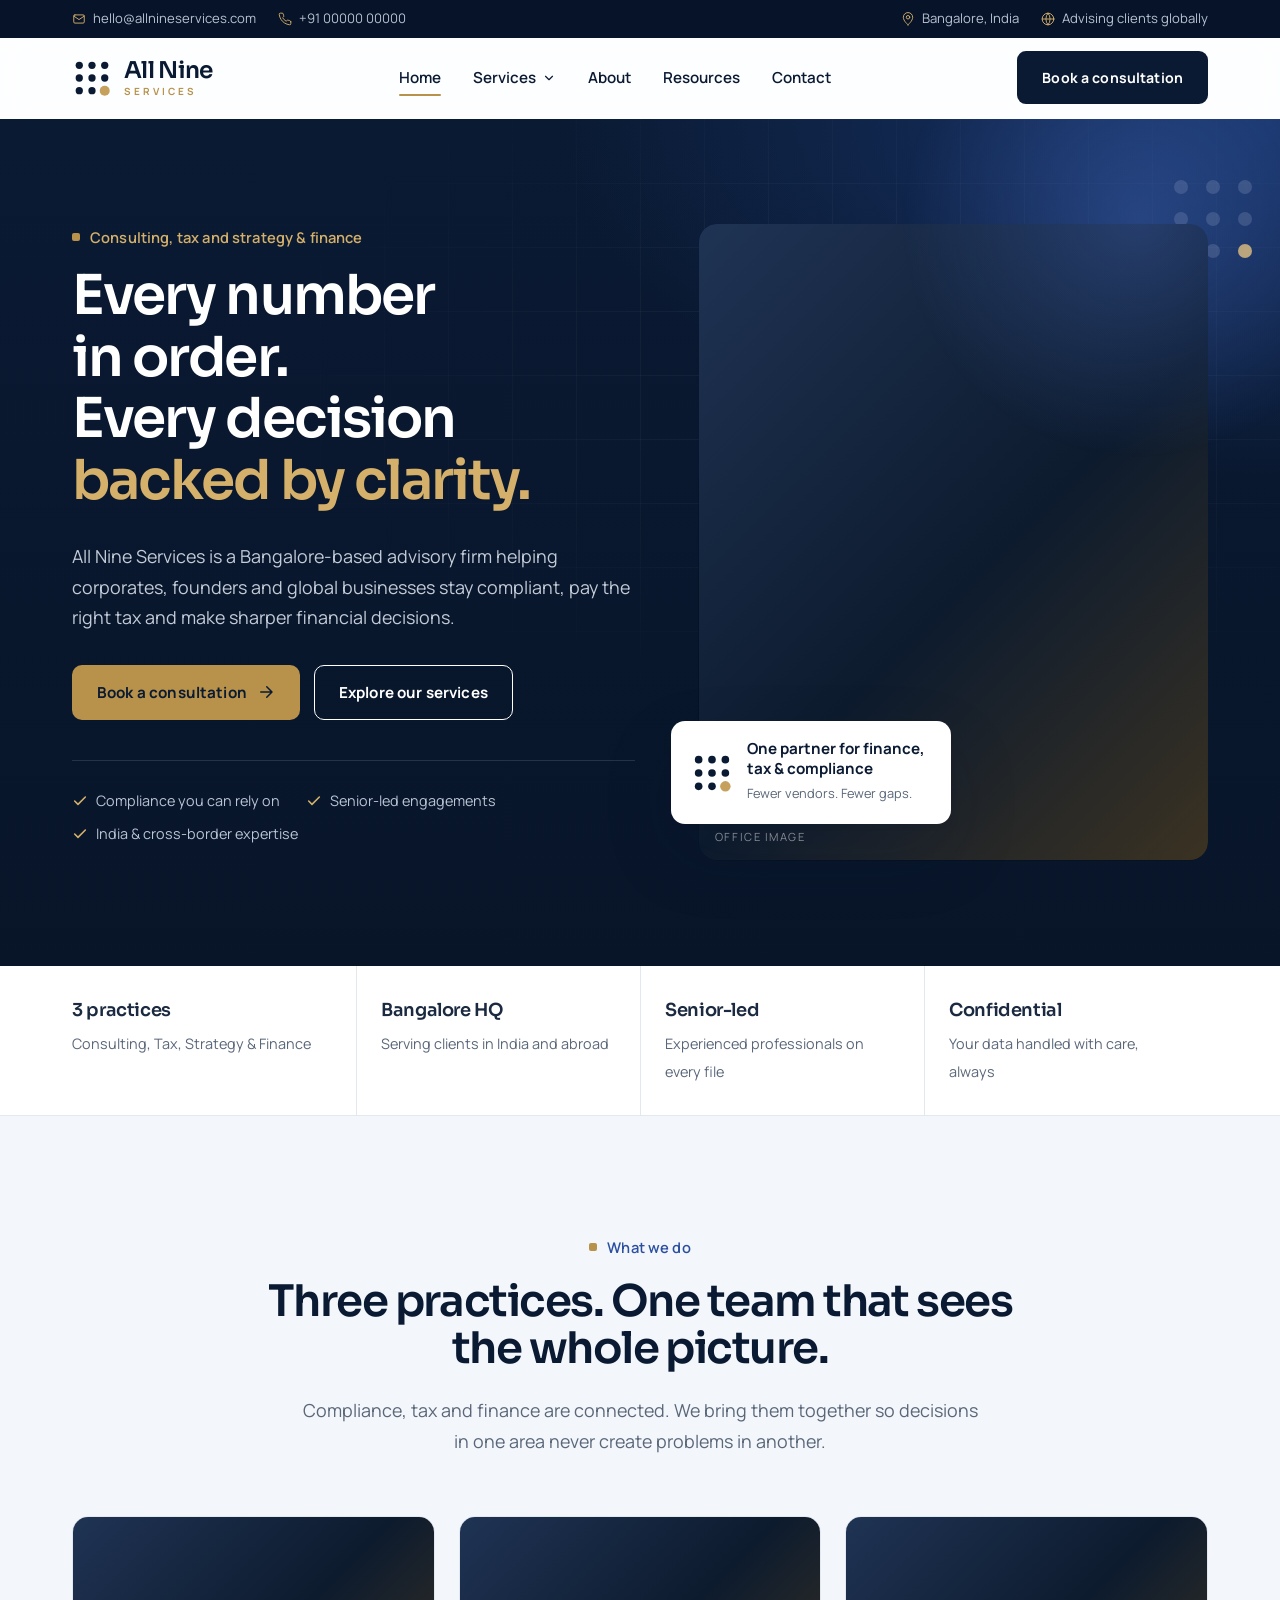
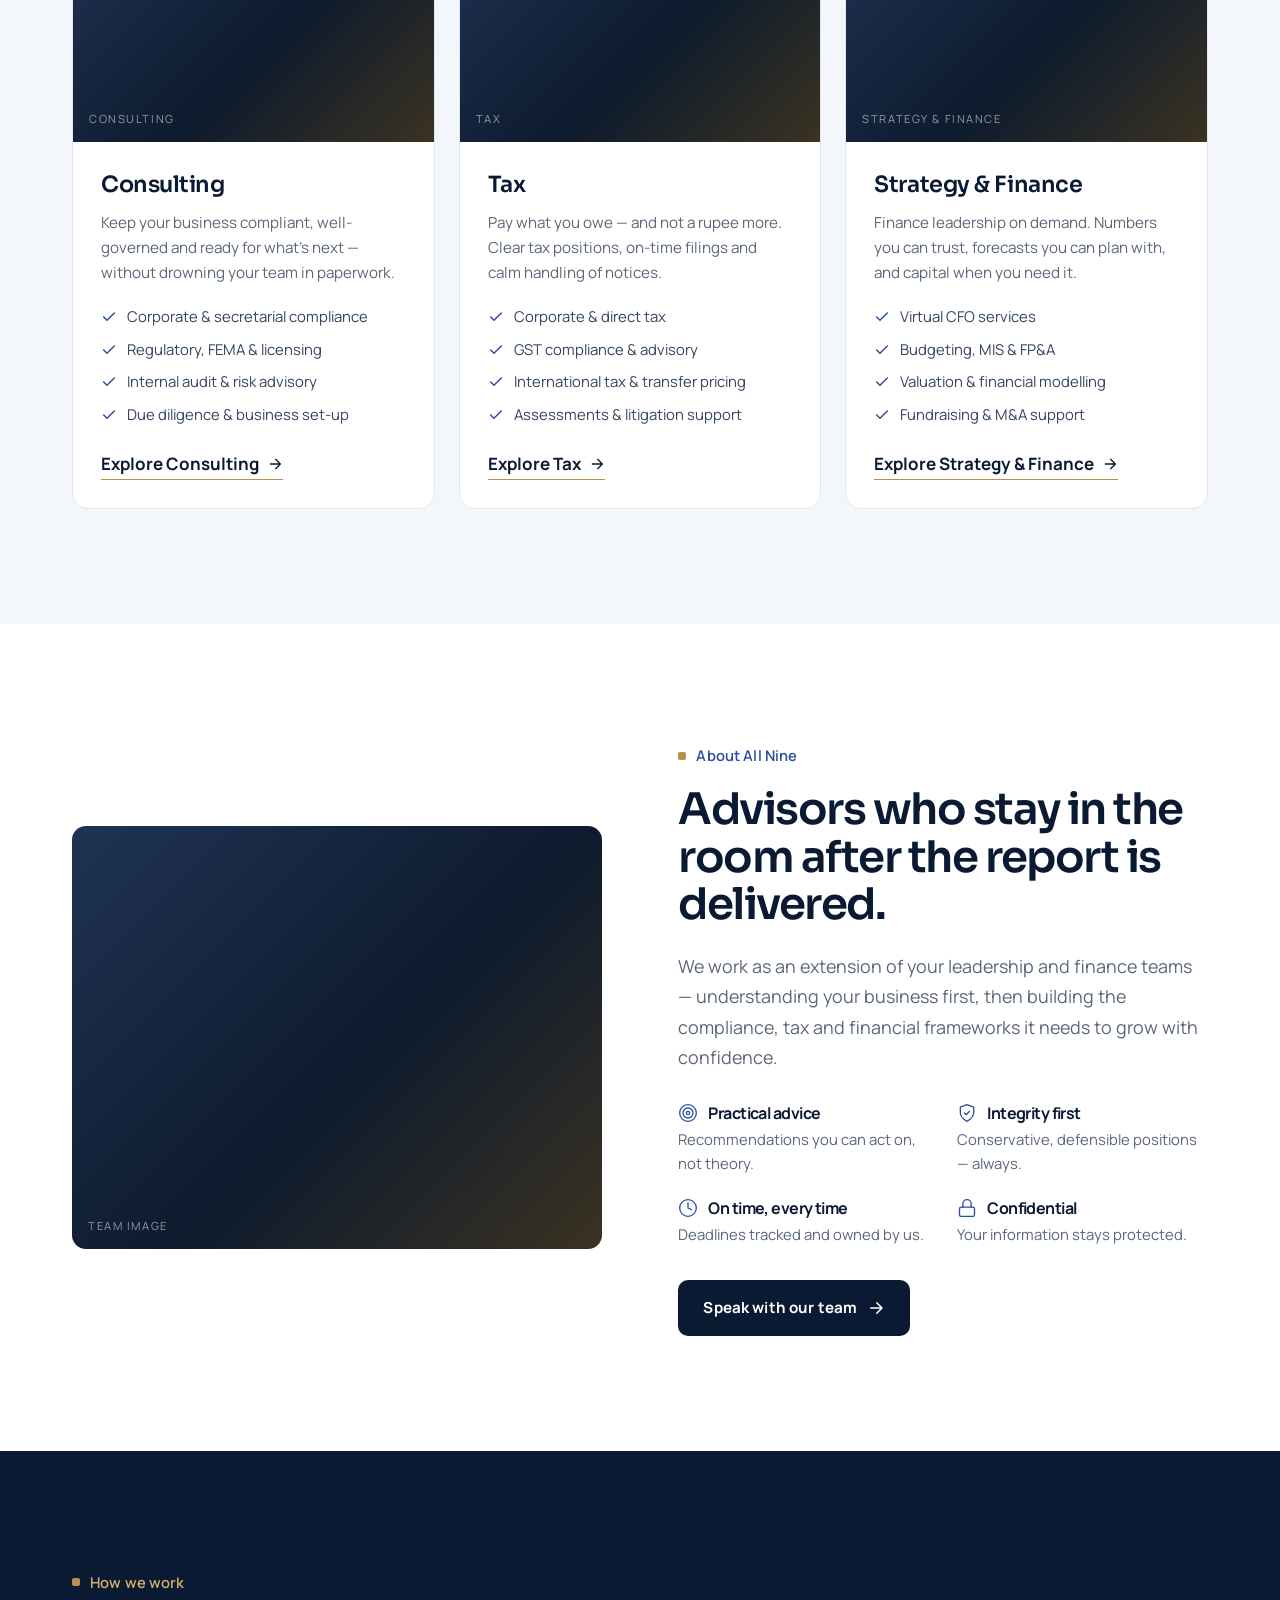
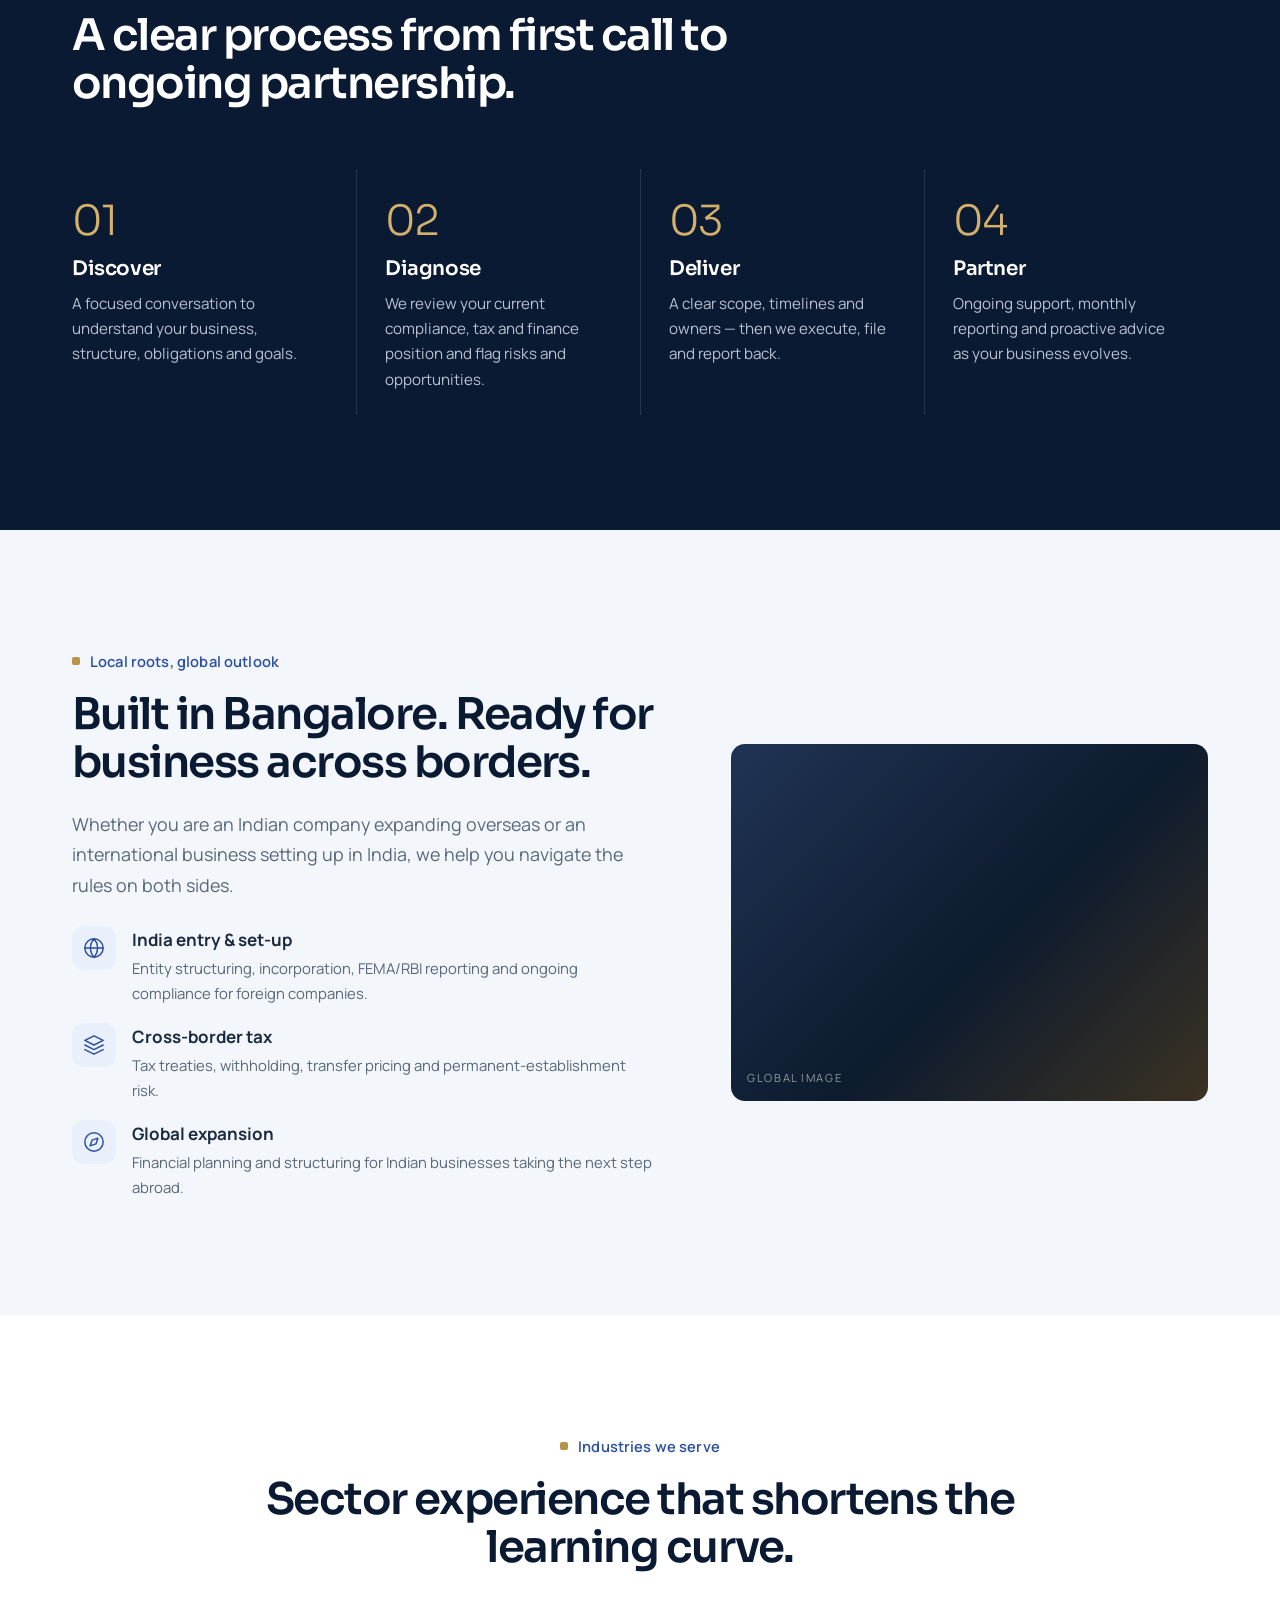
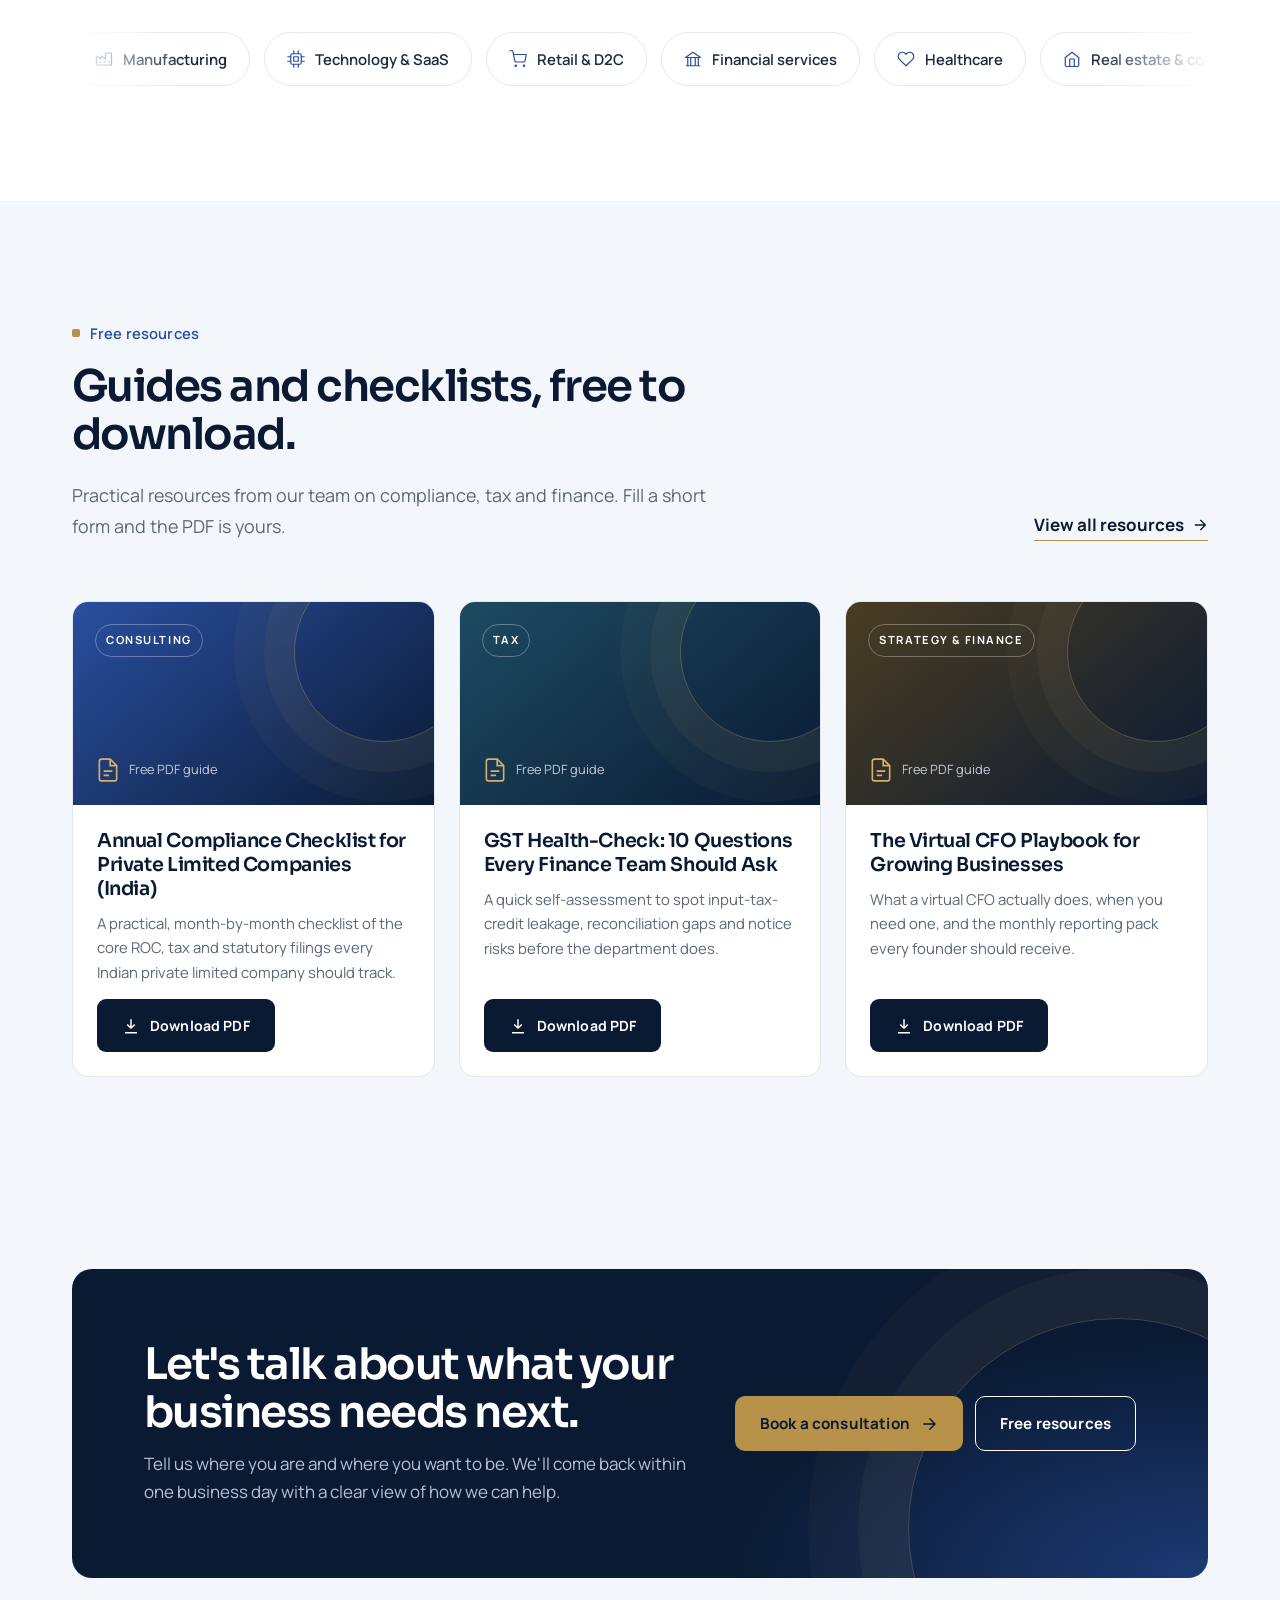
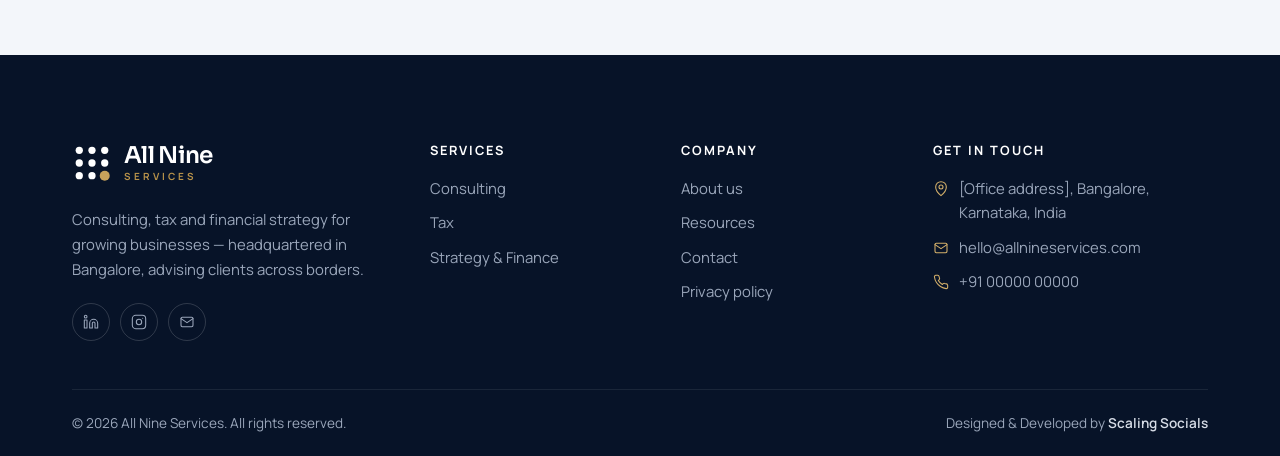
==== commit d1ae0e41: "Hero headline rhythm and lighter glow Co-Authored-By: Claude Opus 5.5 <noreply@anthropic.com> Claude" ====
--- a/index.html
+++ b/index.html
@@ -57,7 +57,7 @@
   <div class="container">
     <div class="hero__copy">
       <span class="eyebrow hero-in" style="--d:.05s">Consulting, tax and strategy &amp; finance</span>
-      <h1 class="hero__title"><span class="line"><span>Every number in order.</span></span><span class="line"><span>Every decision backed</span></span><span class="line"><span>by clarity.</span></span></h1>
+      <h1 class="hero__title"><span class="line"><span>Every number</span></span><span class="line"><span>in order.</span></span><span class="line"><span>Every decision</span></span><span class="line"><span>backed by clarity.</span></span></h1>
       <p class="lead hero-in" style="--d:.65s">All Nine Services is a Bangalore-based advisory firm helping corporates, founders and global businesses stay compliant, pay the right tax and make sharper financial decisions.</p>
       <div class="hero__actions hero-in" style="--d:.8s">
         <a class="btn btn--primary" href="contact.html">Book a consultation <svg viewBox="0 0 24 24" fill="none" stroke="currentColor" stroke-width="2" stroke-linecap="round" stroke-linejoin="round" aria-hidden="true"><path d="M5 12h14M13 5l7 7-7 7"/></svg></a>
--- a/assets/css/style.css
+++ b/assets/css/style.css
@@ -498,14 +498,16 @@
   -webkit-mask-image: radial-gradient(900px 500px at 70% 30%, #000 20%, transparent 75%);
           mask-image: radial-gradient(900px 500px at 70% 30%, #000 20%, transparent 75%);
 }
-.hero::after { content: ""; position: absolute; width: 520px; height: 520px; right: -120px; top: -160px; border-radius: 50%; background: radial-gradient(circle, rgba(76,116,208,.35), transparent 65%); filter: blur(10px); animation: glow 14s ease-in-out infinite alternate; pointer-events: none; }
+.hero::after { content: ""; position: absolute; width: 520px; height: 520px; right: -120px; top: -160px; border-radius: 50%; background: radial-gradient(circle, rgba(76,116,208,.35), transparent 65%); animation: glow 14s ease-in-out infinite alternate; pointer-events: none; }
 @keyframes glow { to { transform: translate(-160px, 120px) scale(1.15); } }
 .hero h1 { color: #fff; }
 .hero__title .line { display: block; overflow: hidden; padding-bottom: .06em; }
 .hero__title .line > span { display: inline-block; transform: translateY(105%); animation: lineUp 1.1s var(--ease) forwards; }
 .hero__title .line:nth-child(1) > span { animation-delay: .15s; }
 .hero__title .line:nth-child(2) > span { animation-delay: .27s; }
-.hero__title .line:nth-child(3) > span { animation-delay: .39s; color: var(--brass-2); }
+.hero__title .line:nth-child(3) > span { animation-delay: .39s; }
+.hero__title .line:nth-child(4) > span { animation-delay: .51s; color: var(--brass-2); }
+.hero__title { font-size: clamp(2.3rem, 4.3vw, 3.6rem); line-height: 1.06; }
 @keyframes lineUp { to { transform: none; } }
 .hero-in { opacity: 0; transform: translateY(16px); animation: fadeUp .9s var(--ease) forwards; animation-delay: var(--d, 0s); }
 @keyframes fadeUp { to { opacity: 1; transform: none; } }
@@ -517,7 +519,7 @@
 .hero__points li { color: #b9c4d6; }
 
 /* signature: the nine-dot matrix */
-.nine { position: absolute; z-index: 0; top: -34px; right: -34px; display: grid; grid-template-columns: repeat(3, 14px); gap: 18px; }
+.nine { position: absolute; z-index: 0; top: -44px; right: -44px; display: grid; grid-template-columns: repeat(3, 14px); gap: 18px; }
 .nine span { width: 14px; height: 14px; border-radius: 50%; background: rgba(255,255,255,.16); animation: dot 4.5s ease-in-out infinite; animation-delay: calc(var(--i) * .18s + 1.4s); }
 .nine span:last-child { background: var(--brass-2); animation-name: dotGold; }
 @keyframes dot { 0%, 100% { background: rgba(255,255,255,.16); transform: scale(1); } 12% { background: rgba(255,255,255,.85); transform: scale(1.25); } 30% { background: rgba(255,255,255,.16); transform: scale(1); } }
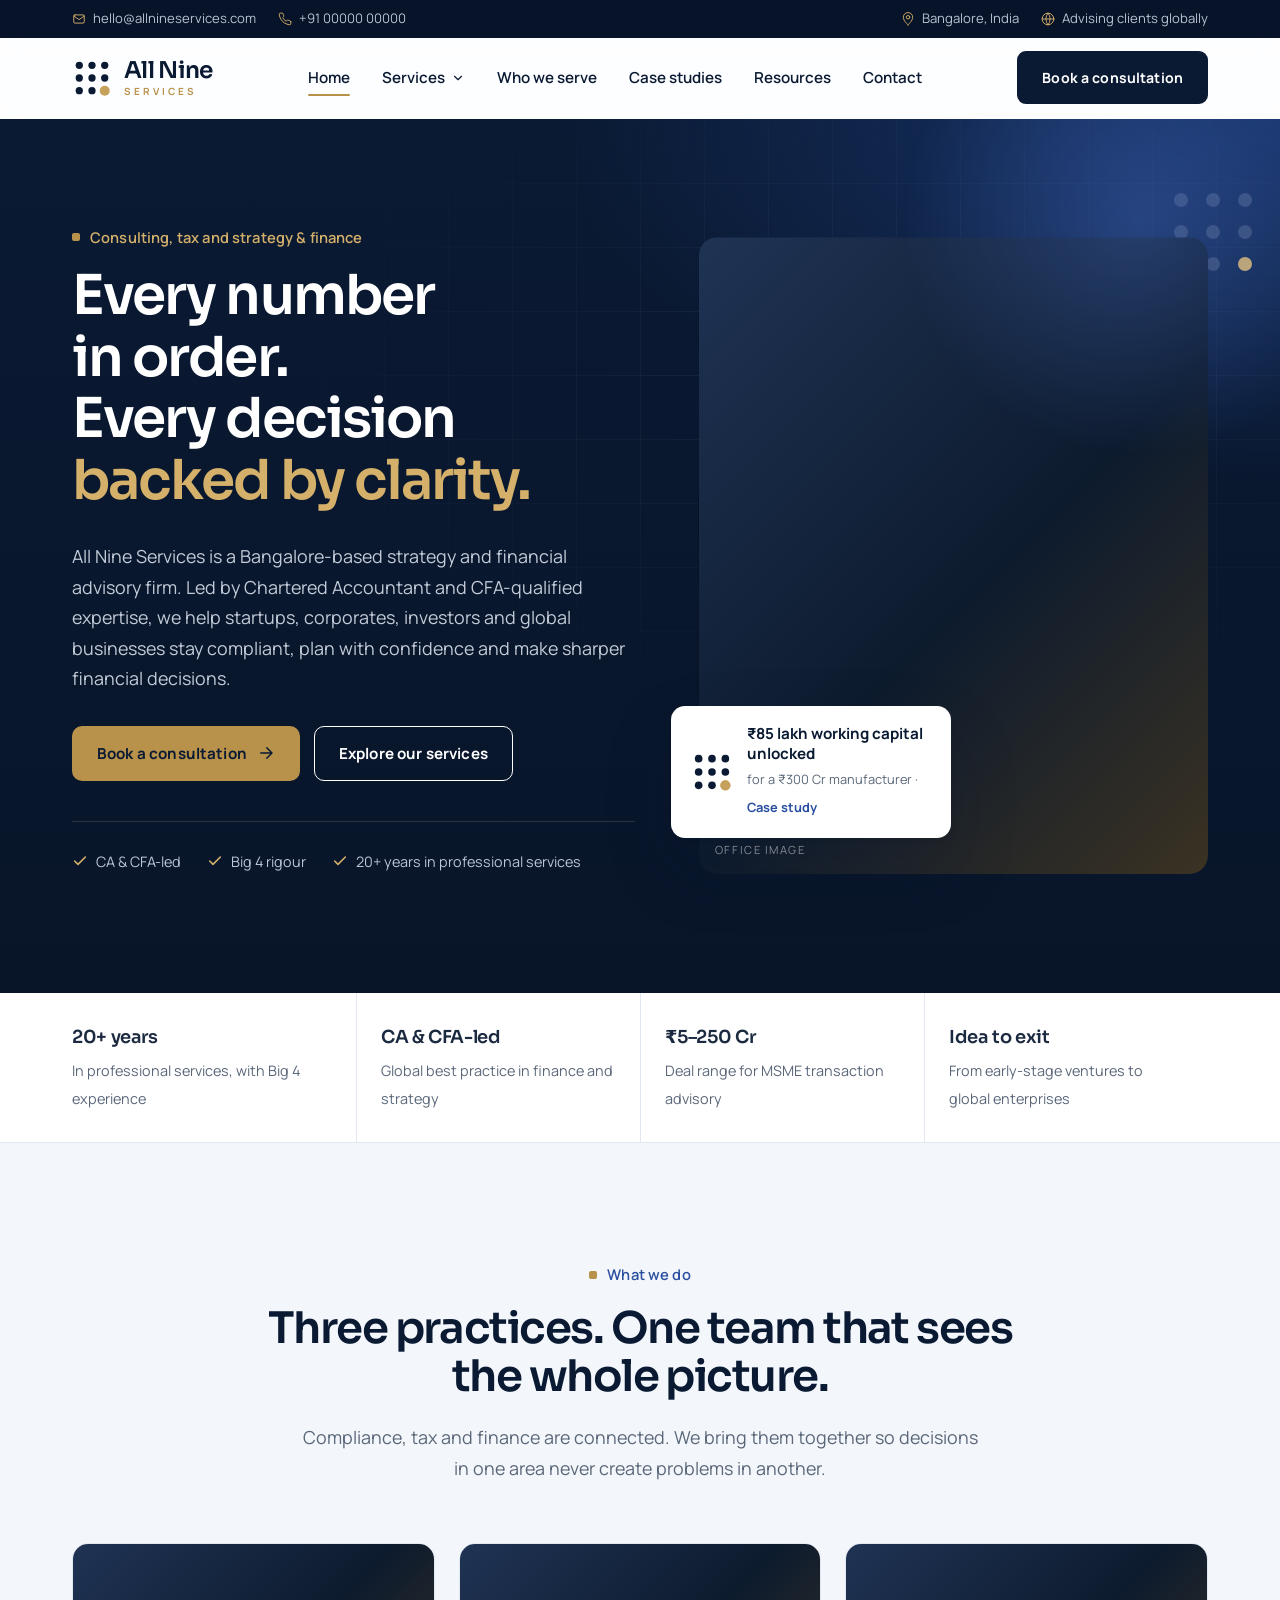
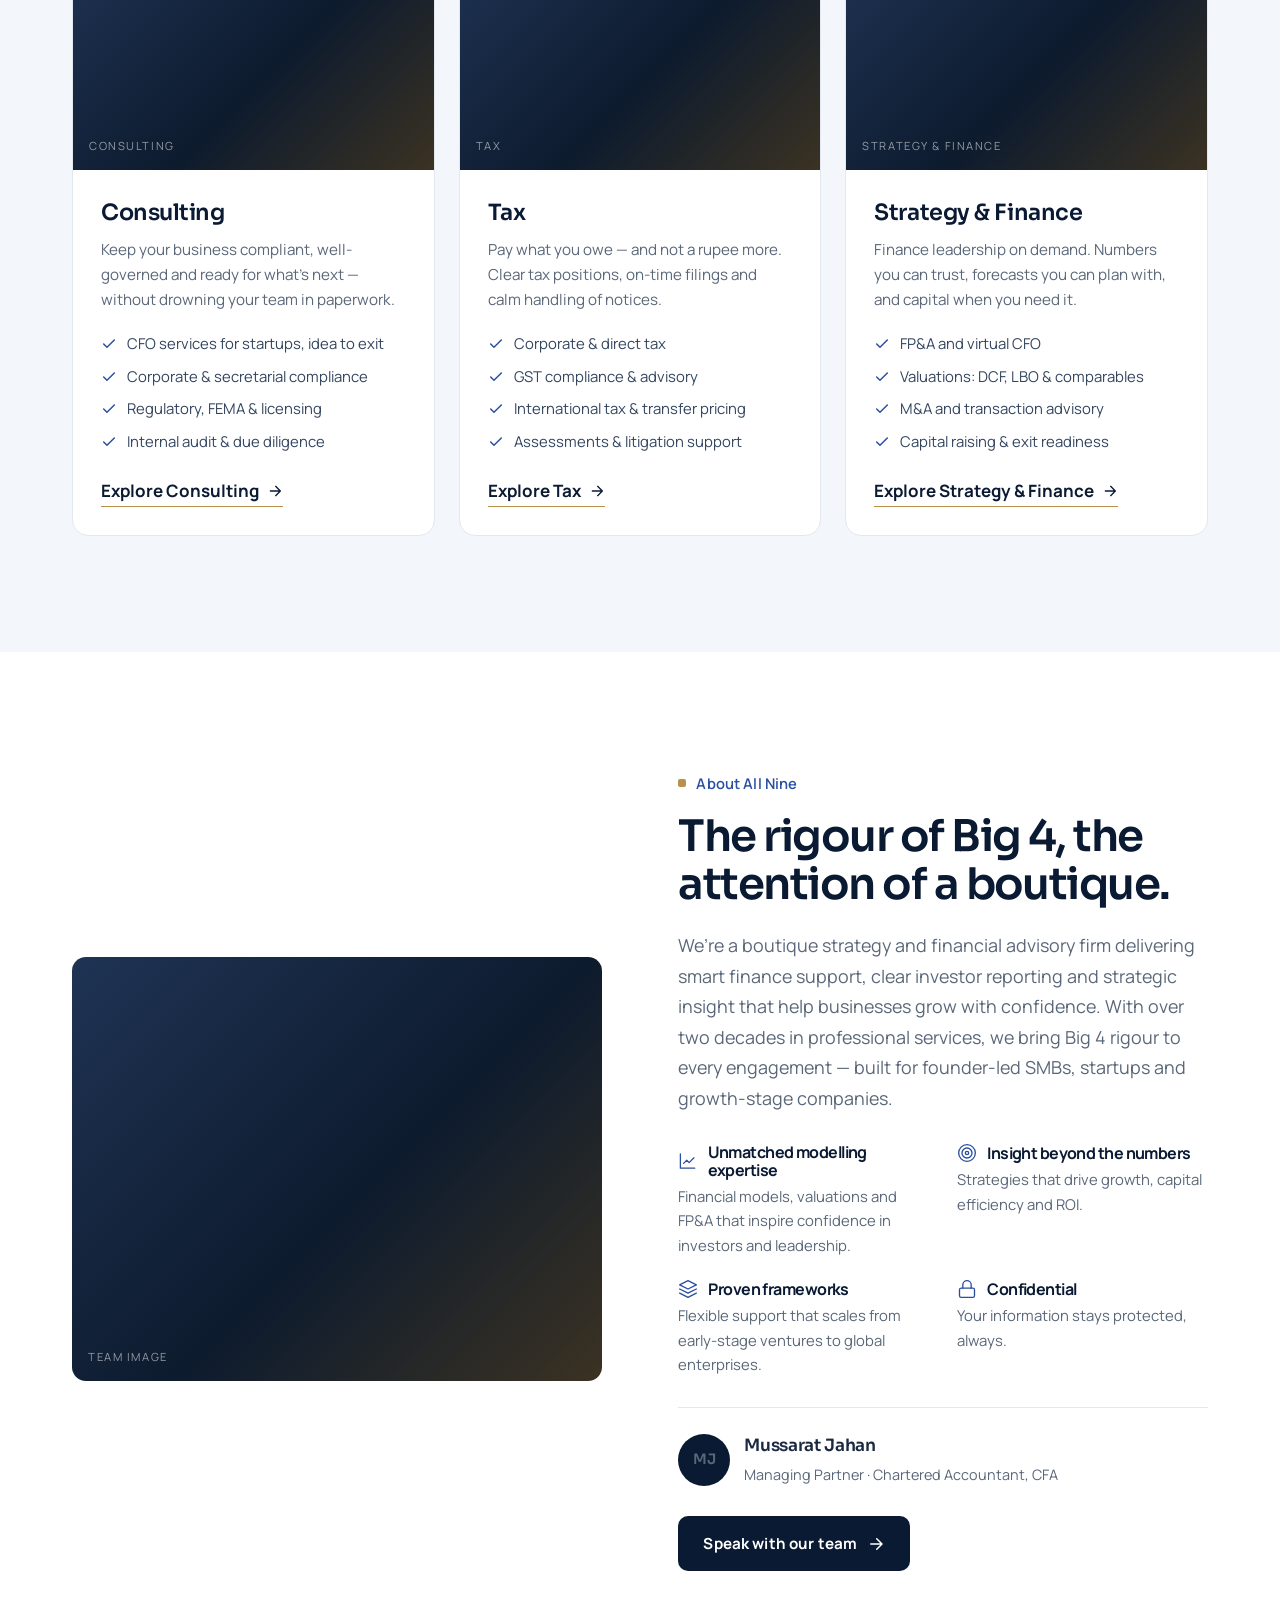
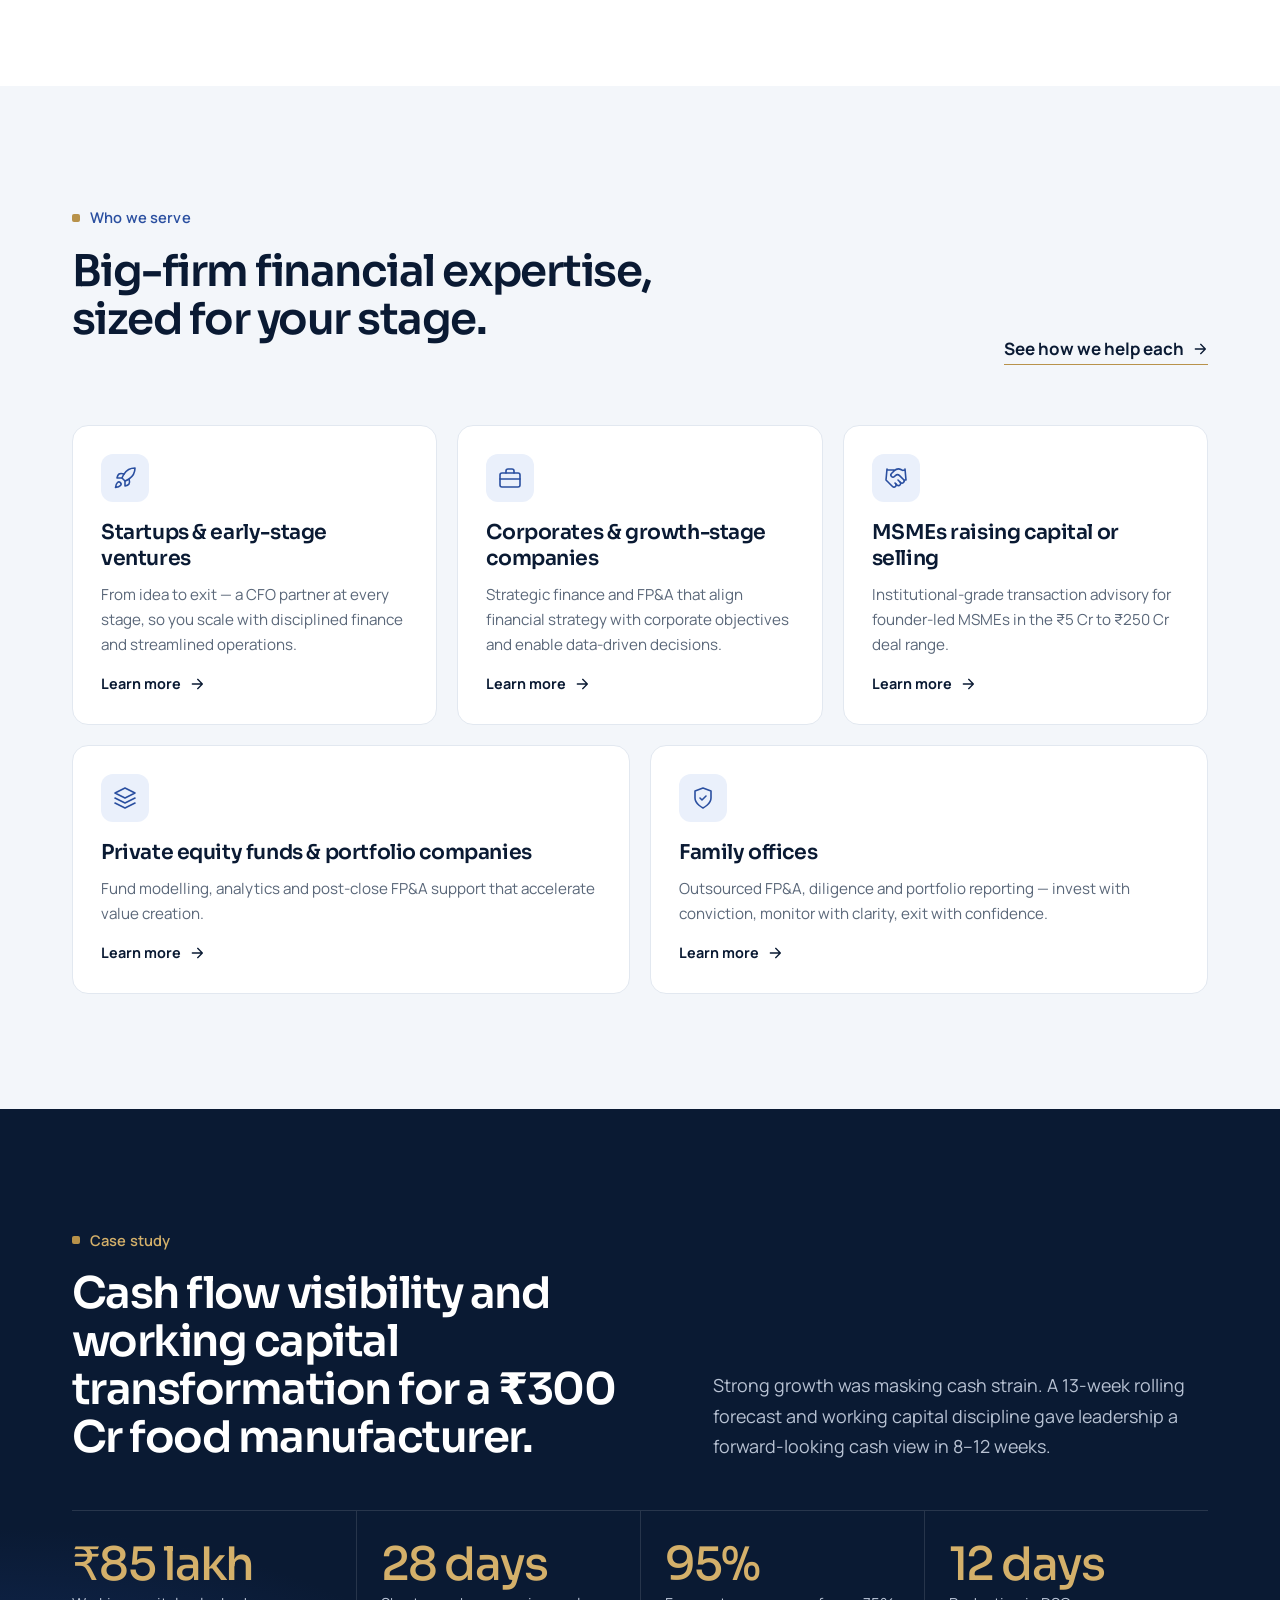
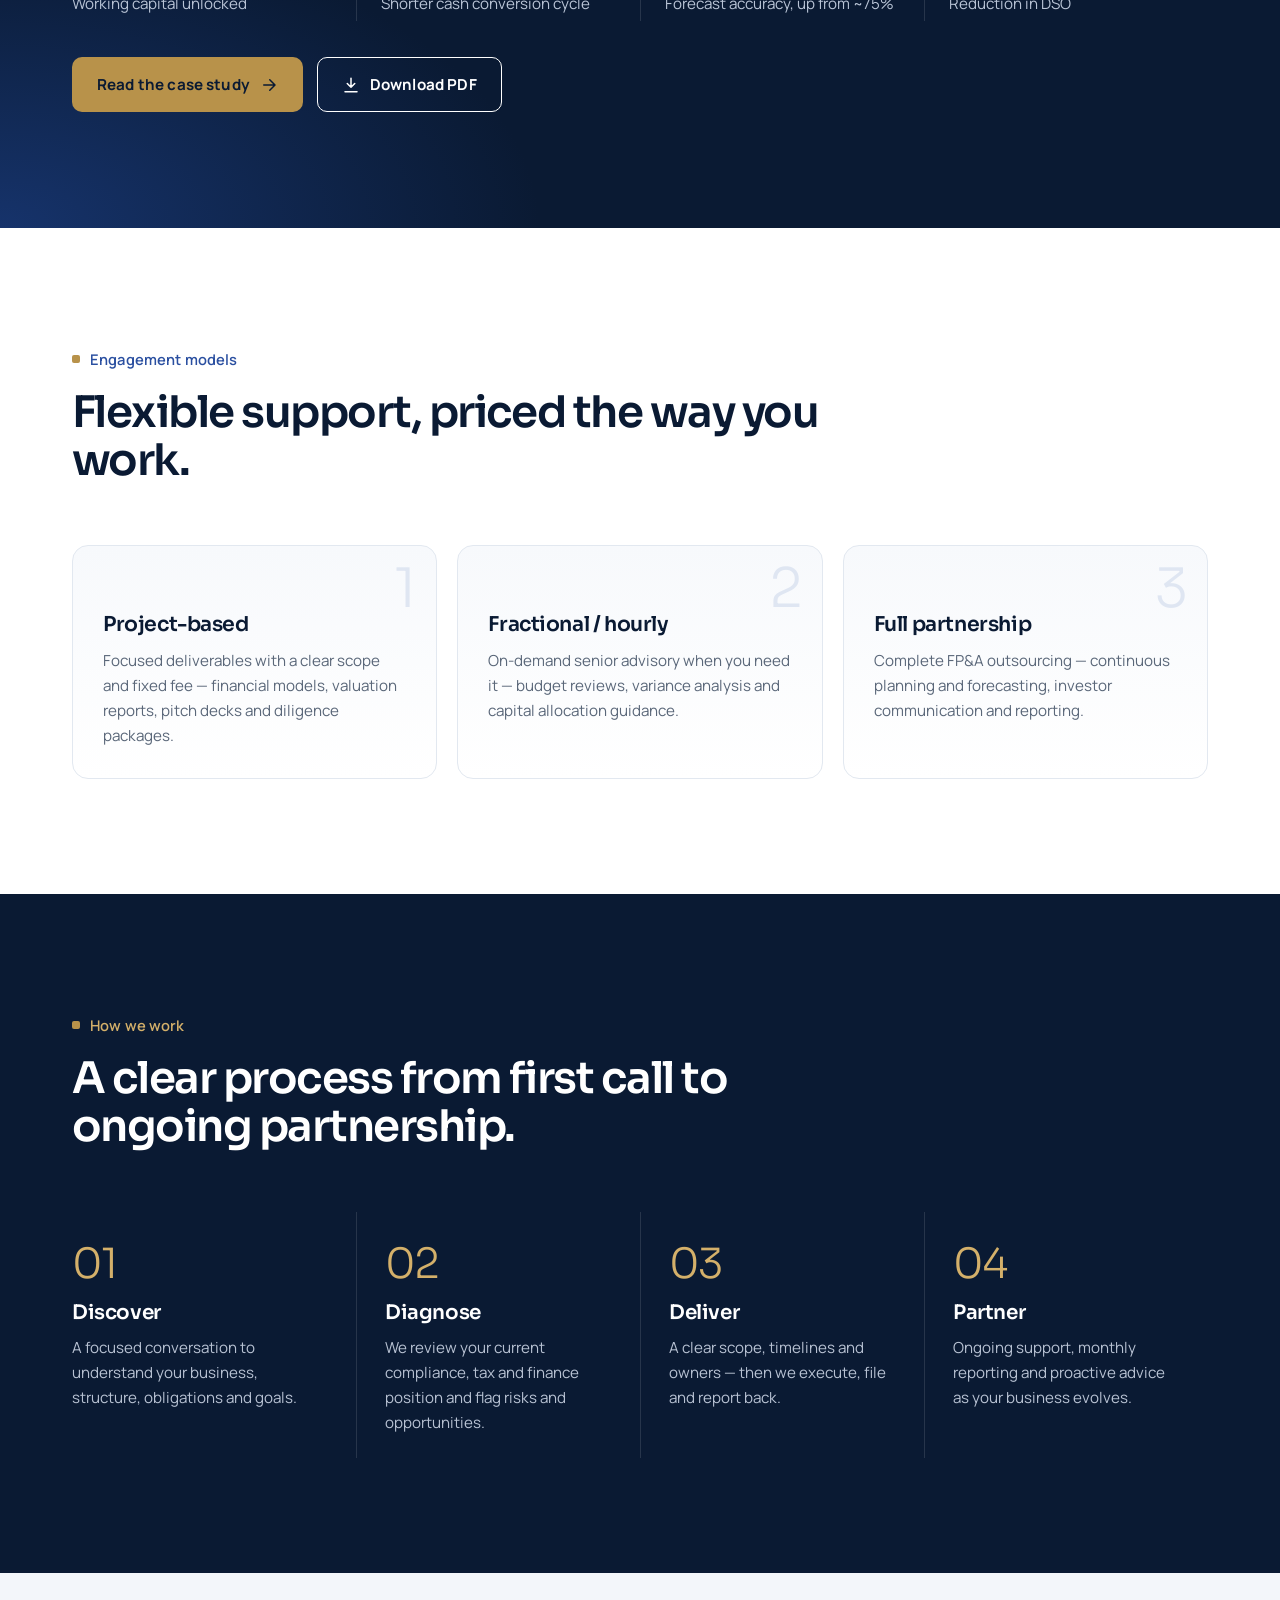
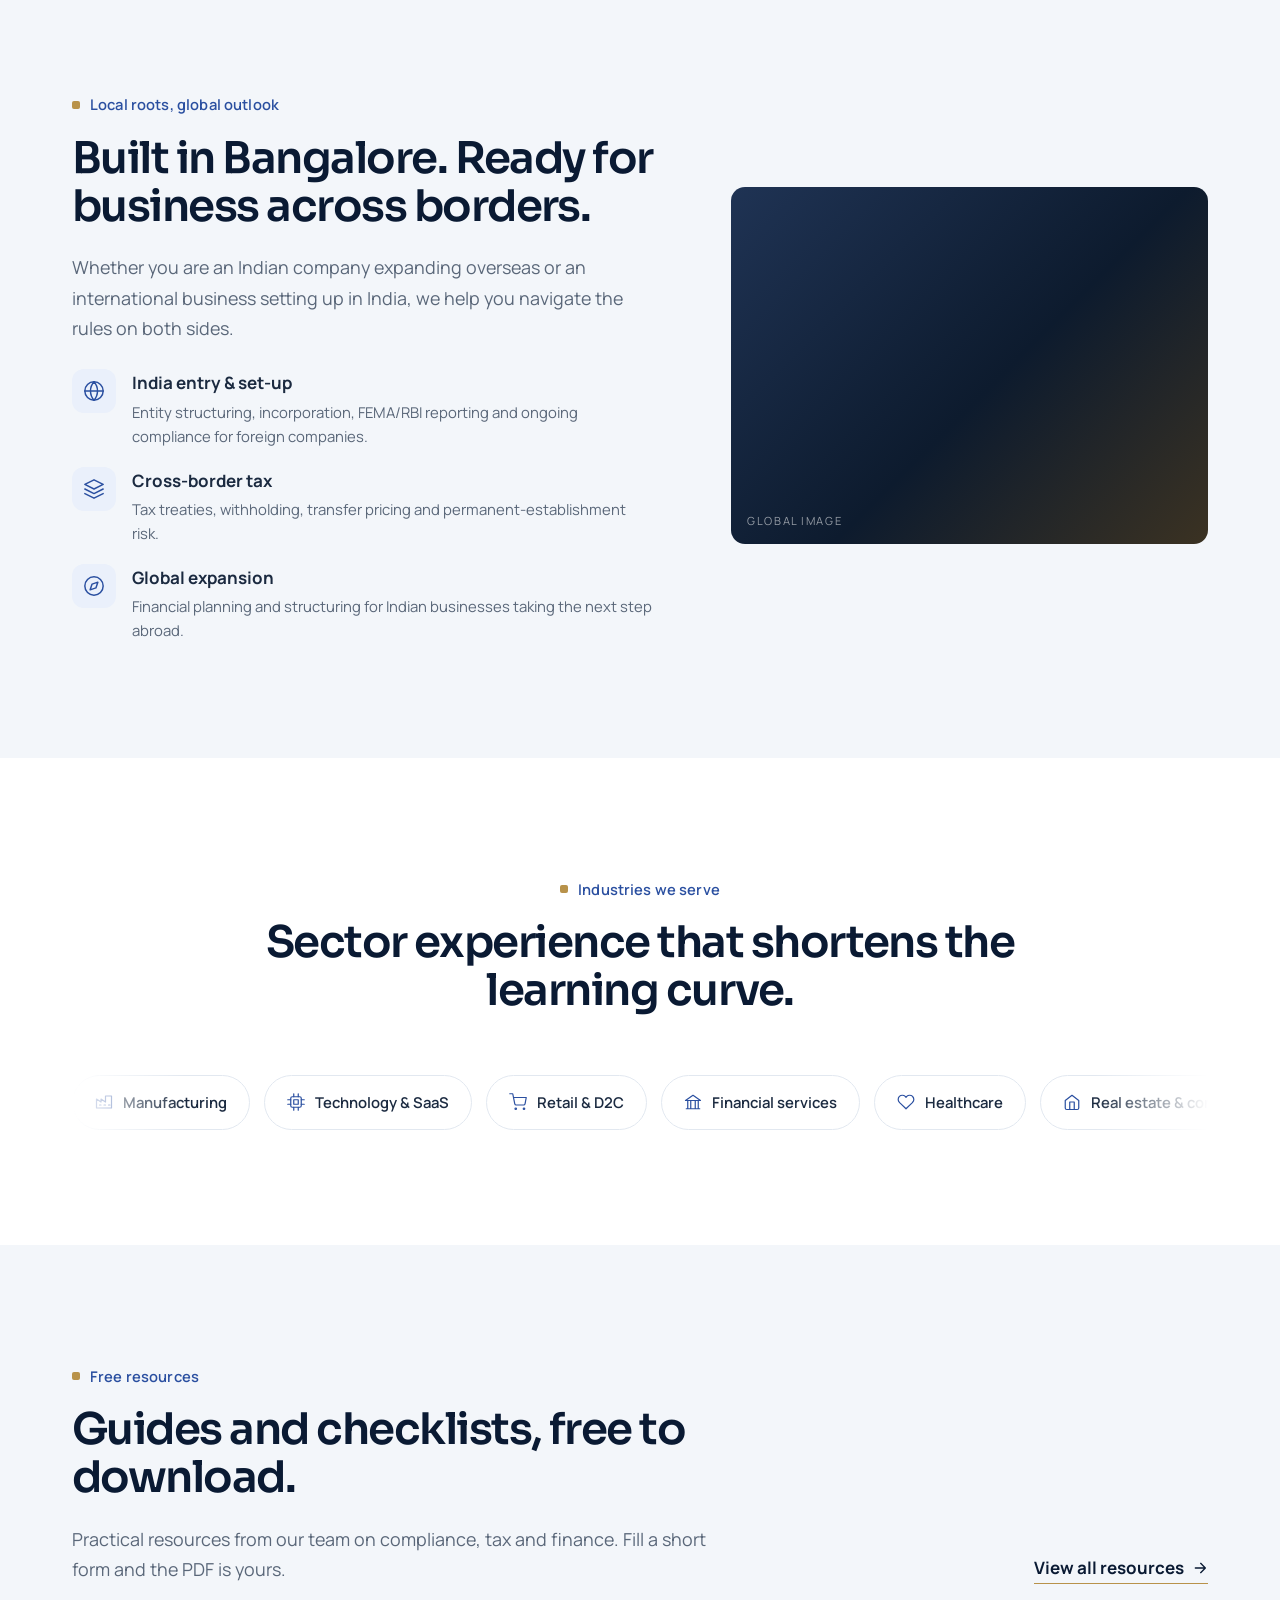
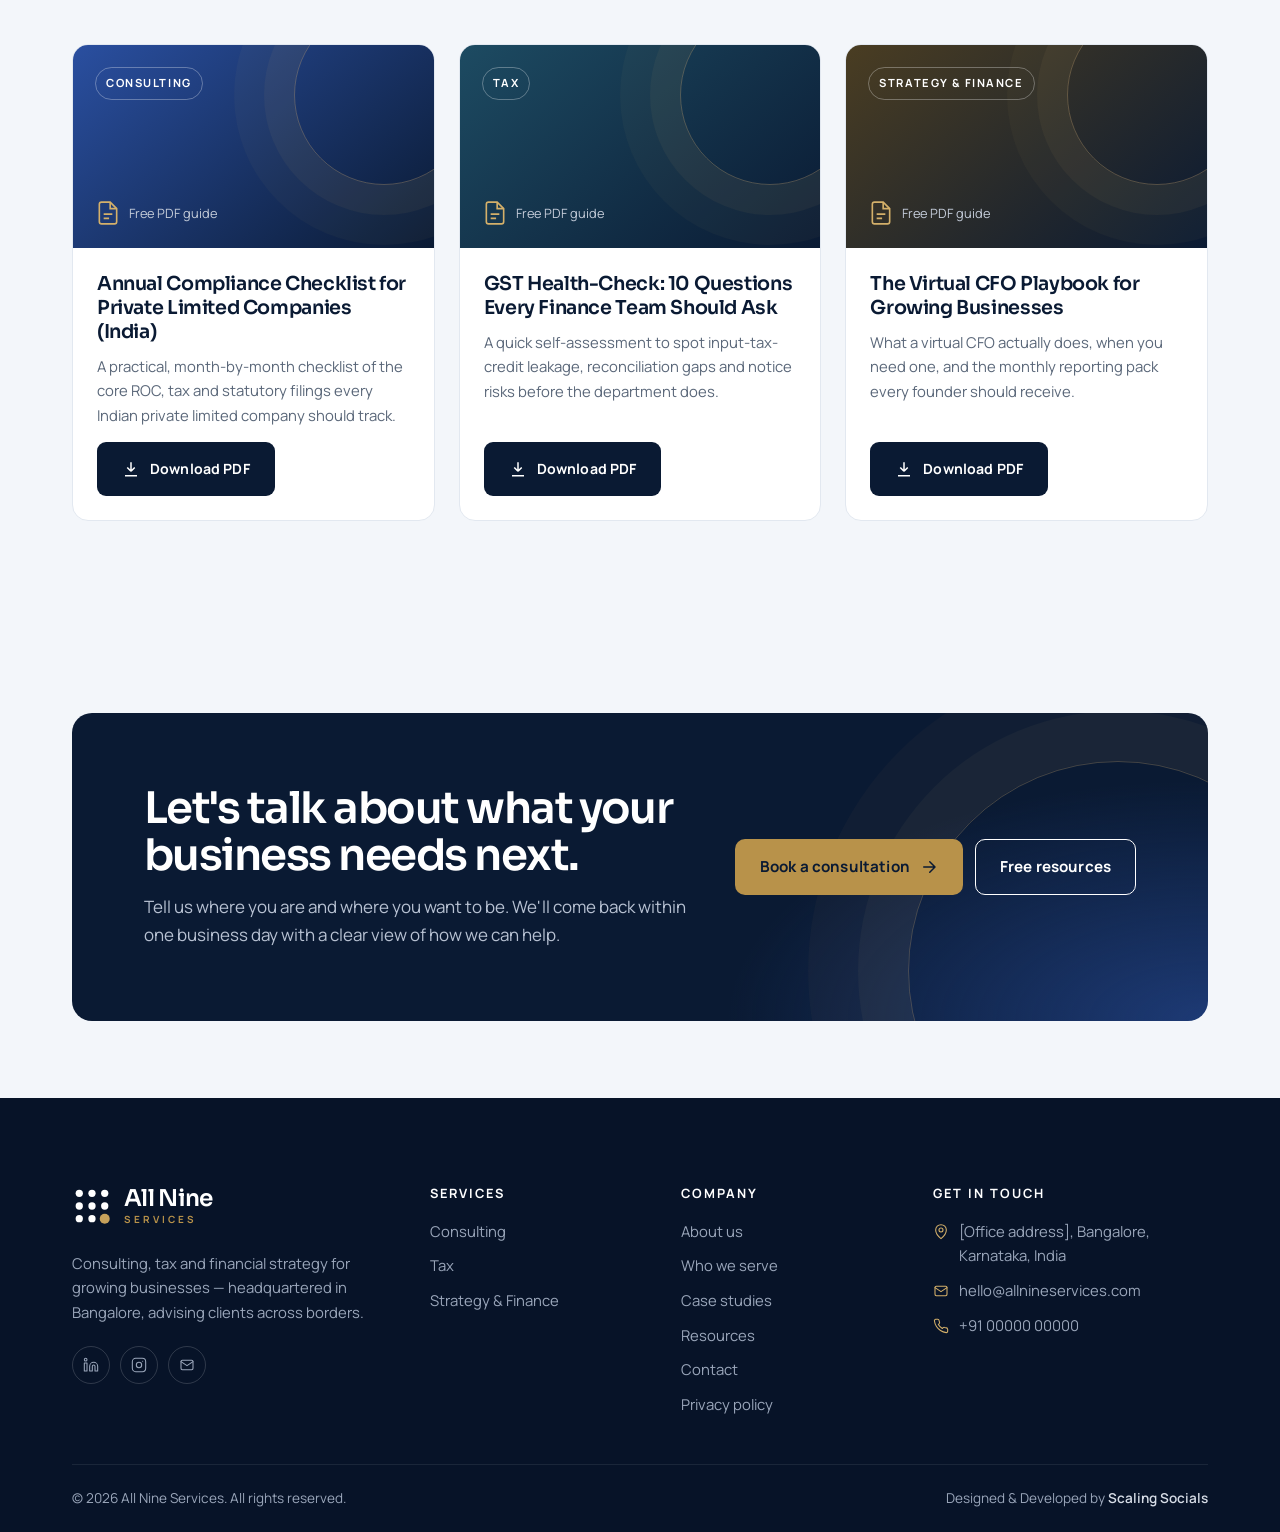
==== commit 5694ef71: "Add client content: who we serve, case study, startup CFO lifecycle, FP&A model, engagement models, " ====
--- a/index.html
+++ b/index.html
@@ -13,7 +13,7 @@
 <link rel="preconnect" href="https://fonts.googleapis.com">
 <link rel="preconnect" href="https://fonts.gstatic.com" crossorigin>
 <link href="https://fonts.googleapis.com/css2?family=Sora:wght@300;400;500;600;700&family=Manrope:wght@400;500;600;700&display=swap" rel="stylesheet">
-<link rel="stylesheet" href="assets/css/style.css">
+<link rel="stylesheet" href="assets/css/style.css?v=4">
 </head>
 <body>
 <a class="skip-link" href="#main">Skip to content</a>
@@ -39,7 +39,8 @@
           <button class="nav__link" aria-expanded="false" aria-haspopup="true">Services <svg viewBox="0 0 24 24" fill="none" stroke="currentColor" stroke-width="2" stroke-linecap="round" stroke-linejoin="round" aria-hidden="true"><path d="m6 9 6 6 6-6"/></svg></button>
           <ul class="dropdown"><li><a href="consulting.html"><span class="dropdown__icon"><svg viewBox="0 0 24 24" fill="none" stroke="currentColor" stroke-width="1.6" stroke-linecap="round" stroke-linejoin="round" aria-hidden="true"><rect x="2" y="7" width="20" height="14" rx="2"/><path d="M16 7V5a2 2 0 0 0-2-2h-4a2 2 0 0 0-2 2v2M2 13h20"/></svg></span><span><strong>Consulting</strong><small>Compliance, governance, risk & advisory</small></span></a></li><li><a href="tax.html"><span class="dropdown__icon"><svg viewBox="0 0 24 24" fill="none" stroke="currentColor" stroke-width="1.6" stroke-linecap="round" stroke-linejoin="round" aria-hidden="true"><path d="M4 2v20l3-2 3 2 3-2 3 2 3-2 1 .7V2l-1 .7-3-2-3 2-3-2-3 2-3-2z"/><path d="M8 8h8M8 12h8M8 16h5"/></svg></span><span><strong>Tax</strong><small>Direct tax, GST, international tax</small></span></a></li><li><a href="strategy-finance.html"><span class="dropdown__icon"><svg viewBox="0 0 24 24" fill="none" stroke="currentColor" stroke-width="1.6" stroke-linecap="round" stroke-linejoin="round" aria-hidden="true"><path d="M3 3v18h18"/><path d="m7 15 4-4 3 3 6-6"/></svg></span><span><strong>Strategy & Finance</strong><small>Virtual CFO, FP&A, valuation, fundraising</small></span></a></li></ul>
         </li>
-        <li><a class="nav__link" href="index.html#about">About</a></li>
+        <li><a class="nav__link" href="who-we-serve.html">Who we serve</a></li>
+        <li><a class="nav__link" href="case-studies.html">Case studies</a></li>
         <li><a class="nav__link" href="resources.html">Resources</a></li>
         <li><a class="nav__link" href="contact.html">Contact</a></li>
         <li class="mobile-cta"><a class="btn btn--primary btn--block" href="contact.html">Book a consultation <svg viewBox="0 0 24 24" fill="none" stroke="currentColor" stroke-width="2" stroke-linecap="round" stroke-linejoin="round" aria-hidden="true"><path d="M5 12h14M13 5l7 7-7 7"/></svg></a></li>
@@ -58,15 +59,15 @@
     <div class="hero__copy">
       <span class="eyebrow hero-in" style="--d:.05s">Consulting, tax and strategy &amp; finance</span>
       <h1 class="hero__title"><span class="line"><span>Every number</span></span><span class="line"><span>in order.</span></span><span class="line"><span>Every decision</span></span><span class="line"><span>backed by clarity.</span></span></h1>
-      <p class="lead hero-in" style="--d:.65s">All Nine Services is a Bangalore-based advisory firm helping corporates, founders and global businesses stay compliant, pay the right tax and make sharper financial decisions.</p>
+      <p class="lead hero-in" style="--d:.65s">All Nine Services is a Bangalore-based strategy and financial advisory firm. Led by Chartered Accountant and CFA-qualified expertise, we help startups, corporates, investors and global businesses stay compliant, plan with confidence and make sharper financial decisions.</p>
       <div class="hero__actions hero-in" style="--d:.8s">
         <a class="btn btn--primary" href="contact.html">Book a consultation <svg viewBox="0 0 24 24" fill="none" stroke="currentColor" stroke-width="2" stroke-linecap="round" stroke-linejoin="round" aria-hidden="true"><path d="M5 12h14M13 5l7 7-7 7"/></svg></a>
         <a class="btn btn--ghost" href="#services">Explore our services</a>
       </div>
       <ul class="hero__points hero-in" style="--d:.95s">
-        <li><svg viewBox="0 0 24 24" fill="none" stroke="currentColor" stroke-width="2.4" stroke-linecap="round" stroke-linejoin="round" aria-hidden="true"><path d="M20 6 9 17l-5-5"/></svg> Compliance you can rely on</li>
-        <li><svg viewBox="0 0 24 24" fill="none" stroke="currentColor" stroke-width="2.4" stroke-linecap="round" stroke-linejoin="round" aria-hidden="true"><path d="M20 6 9 17l-5-5"/></svg> Senior-led engagements</li>
-        <li><svg viewBox="0 0 24 24" fill="none" stroke="currentColor" stroke-width="2.4" stroke-linecap="round" stroke-linejoin="round" aria-hidden="true"><path d="M20 6 9 17l-5-5"/></svg> India &amp; cross-border expertise</li>
+        <li><svg viewBox="0 0 24 24" fill="none" stroke="currentColor" stroke-width="2.4" stroke-linecap="round" stroke-linejoin="round" aria-hidden="true"><path d="M20 6 9 17l-5-5"/></svg> CA &amp; CFA-led</li>
+        <li><svg viewBox="0 0 24 24" fill="none" stroke="currentColor" stroke-width="2.4" stroke-linecap="round" stroke-linejoin="round" aria-hidden="true"><path d="M20 6 9 17l-5-5"/></svg> Big 4 rigour</li>
+        <li><svg viewBox="0 0 24 24" fill="none" stroke="currentColor" stroke-width="2.4" stroke-linecap="round" stroke-linejoin="round" aria-hidden="true"><path d="M20 6 9 17l-5-5"/></svg> 20+ years in professional services</li>
       </ul>
     </div>
     <div class="hero__media">
@@ -74,7 +75,7 @@
       <div class="ph " data-label="Office image"><img src="https://images.unsplash.com/photo-1497366216548-37526070297c?auto=format&fit=crop&w=1100&q=80" alt="Modern office workspace"  referrerpolicy="no-referrer" onerror="this.style.display='none'"></div>
       <div class="hero__badge">
         <svg class="dot-grid" viewBox="0 0 44 44" style="color:var(--ink)"><g fill="currentColor"><circle cx="8" cy="8" r="4"/><circle cx="22" cy="8" r="4"/><circle cx="36" cy="8" r="4"/><circle cx="8" cy="22" r="4"/><circle cx="22" cy="22" r="4"/><circle cx="36" cy="22" r="4"/><circle cx="8" cy="36" r="4"/><circle cx="22" cy="36" r="4"/></g><circle cx="36" cy="36" r="5.5" fill="#c6a15b"/></svg>
-        <div><strong>One partner for finance, tax &amp; compliance</strong><small>Fewer vendors. Fewer gaps.</small></div>
+        <div><strong>₹85 lakh working capital unlocked</strong><small>for a ₹300 Cr manufacturer · <a href="case-studies.html" style="color:var(--sapphire);font-weight:700">Case study</a></small></div>
       </div>
     </div>
   </div>
@@ -82,10 +83,10 @@
 
 <section class="strip">
   <div class="container">
-    <div class="strip__item"><strong>3 practices</strong><span>Consulting, Tax, Strategy &amp; Finance</span></div>
-    <div class="strip__item"><strong>Bangalore HQ</strong><span>Serving clients in India and abroad</span></div>
-    <div class="strip__item"><strong>Senior-led</strong><span>Experienced professionals on every file</span></div>
-    <div class="strip__item"><strong>Confidential</strong><span>Your data handled with care, always</span></div>
+    <div class="strip__item"><strong>20+ years</strong><span>In professional services, with Big 4 experience</span></div>
+    <div class="strip__item"><strong>CA &amp; CFA-led</strong><span>Global best practice in finance and strategy</span></div>
+    <div class="strip__item"><strong>₹5–250 Cr</strong><span>Deal range for MSME transaction advisory</span></div>
+    <div class="strip__item"><strong>Idea to exit</strong><span>From early-stage ventures to global enterprises</span></div>
   </div>
 </section>
 
@@ -101,7 +102,7 @@
       <div class="service-card__body">
         <h3>Consulting</h3>
         <p style="color:var(--muted);font-size:.95rem">Keep your business compliant, well-governed and ready for what's next — without drowning your team in paperwork.</p>
-        <ul><li><svg viewBox="0 0 24 24" fill="none" stroke="currentColor" stroke-width="2.2" stroke-linecap="round" stroke-linejoin="round" aria-hidden="true"><path d="M20 6 9 17l-5-5"/></svg><span>Corporate &amp; secretarial compliance</span></li><li><svg viewBox="0 0 24 24" fill="none" stroke="currentColor" stroke-width="2.2" stroke-linecap="round" stroke-linejoin="round" aria-hidden="true"><path d="M20 6 9 17l-5-5"/></svg><span>Regulatory, FEMA &amp; licensing</span></li><li><svg viewBox="0 0 24 24" fill="none" stroke="currentColor" stroke-width="2.2" stroke-linecap="round" stroke-linejoin="round" aria-hidden="true"><path d="M20 6 9 17l-5-5"/></svg><span>Internal audit &amp; risk advisory</span></li><li><svg viewBox="0 0 24 24" fill="none" stroke="currentColor" stroke-width="2.2" stroke-linecap="round" stroke-linejoin="round" aria-hidden="true"><path d="M20 6 9 17l-5-5"/></svg><span>Due diligence &amp; business set-up</span></li></ul>
+        <ul><li><svg viewBox="0 0 24 24" fill="none" stroke="currentColor" stroke-width="2.2" stroke-linecap="round" stroke-linejoin="round" aria-hidden="true"><path d="M20 6 9 17l-5-5"/></svg><span>CFO services for startups, idea to exit</span></li><li><svg viewBox="0 0 24 24" fill="none" stroke="currentColor" stroke-width="2.2" stroke-linecap="round" stroke-linejoin="round" aria-hidden="true"><path d="M20 6 9 17l-5-5"/></svg><span>Corporate &amp; secretarial compliance</span></li><li><svg viewBox="0 0 24 24" fill="none" stroke="currentColor" stroke-width="2.2" stroke-linecap="round" stroke-linejoin="round" aria-hidden="true"><path d="M20 6 9 17l-5-5"/></svg><span>Regulatory, FEMA &amp; licensing</span></li><li><svg viewBox="0 0 24 24" fill="none" stroke="currentColor" stroke-width="2.2" stroke-linecap="round" stroke-linejoin="round" aria-hidden="true"><path d="M20 6 9 17l-5-5"/></svg><span>Internal audit &amp; due diligence</span></li></ul>
         <a class="link-arrow" href="consulting.html">Explore Consulting <svg viewBox="0 0 24 24" fill="none" stroke="currentColor" stroke-width="2" stroke-linecap="round" stroke-linejoin="round" aria-hidden="true"><path d="M5 12h14M13 5l7 7-7 7"/></svg></a>
       </div>
     </article><article class="service-card reveal">
@@ -117,7 +118,7 @@
       <div class="service-card__body">
         <h3>Strategy &amp; Finance</h3>
         <p style="color:var(--muted);font-size:.95rem">Finance leadership on demand. Numbers you can trust, forecasts you can plan with, and capital when you need it.</p>
-        <ul><li><svg viewBox="0 0 24 24" fill="none" stroke="currentColor" stroke-width="2.2" stroke-linecap="round" stroke-linejoin="round" aria-hidden="true"><path d="M20 6 9 17l-5-5"/></svg><span>Virtual CFO services</span></li><li><svg viewBox="0 0 24 24" fill="none" stroke="currentColor" stroke-width="2.2" stroke-linecap="round" stroke-linejoin="round" aria-hidden="true"><path d="M20 6 9 17l-5-5"/></svg><span>Budgeting, MIS &amp; FP&amp;A</span></li><li><svg viewBox="0 0 24 24" fill="none" stroke="currentColor" stroke-width="2.2" stroke-linecap="round" stroke-linejoin="round" aria-hidden="true"><path d="M20 6 9 17l-5-5"/></svg><span>Valuation &amp; financial modelling</span></li><li><svg viewBox="0 0 24 24" fill="none" stroke="currentColor" stroke-width="2.2" stroke-linecap="round" stroke-linejoin="round" aria-hidden="true"><path d="M20 6 9 17l-5-5"/></svg><span>Fundraising &amp; M&amp;A support</span></li></ul>
+        <ul><li><svg viewBox="0 0 24 24" fill="none" stroke="currentColor" stroke-width="2.2" stroke-linecap="round" stroke-linejoin="round" aria-hidden="true"><path d="M20 6 9 17l-5-5"/></svg><span>FP&amp;A and virtual CFO</span></li><li><svg viewBox="0 0 24 24" fill="none" stroke="currentColor" stroke-width="2.2" stroke-linecap="round" stroke-linejoin="round" aria-hidden="true"><path d="M20 6 9 17l-5-5"/></svg><span>Valuations: DCF, LBO &amp; comparables</span></li><li><svg viewBox="0 0 24 24" fill="none" stroke="currentColor" stroke-width="2.2" stroke-linecap="round" stroke-linejoin="round" aria-hidden="true"><path d="M20 6 9 17l-5-5"/></svg><span>M&amp;A and transaction advisory</span></li><li><svg viewBox="0 0 24 24" fill="none" stroke="currentColor" stroke-width="2.2" stroke-linecap="round" stroke-linejoin="round" aria-hidden="true"><path d="M20 6 9 17l-5-5"/></svg><span>Capital raising &amp; exit readiness</span></li></ul>
         <a class="link-arrow" href="strategy-finance.html">Explore Strategy &amp; Finance <svg viewBox="0 0 24 24" fill="none" stroke="currentColor" stroke-width="2" stroke-linecap="round" stroke-linejoin="round" aria-hidden="true"><path d="M5 12h14M13 5l7 7-7 7"/></svg></a>
       </div>
     </article></div>
@@ -129,16 +130,72 @@
     <div class="reveal"><div class="ph " data-label="Team image"><img src="https://images.unsplash.com/photo-1600880292203-757bb62b4baf?auto=format&fit=crop&w=1400&q=80" alt="All Nine Services team in a meeting" loading="lazy" referrerpolicy="no-referrer" onerror="this.style.display='none'"></div></div>
     <div class="reveal">
       <span class="eyebrow">About All Nine</span>
-      <h2>Advisors who stay in the room after the report is delivered.</h2>
-      <p class="lead">We work as an extension of your leadership and finance teams — understanding your business first, then building the compliance, tax and financial frameworks it needs to grow with confidence.</p>
+      <h2>The rigour of Big 4, the attention of a boutique.</h2>
+      <p class="lead">We’re a boutique strategy and financial advisory firm delivering smart finance support, clear investor reporting and strategic insight that help businesses grow with confidence. With over two decades in professional services, we bring Big 4 rigour to every engagement — built for founder-led SMBs, startups and growth-stage companies.</p>
       <div class="pillars">
-        <div class="pillar"><h4><svg viewBox="0 0 24 24" fill="none" stroke="currentColor" stroke-width="1.6" stroke-linecap="round" stroke-linejoin="round" aria-hidden="true"><circle cx="12" cy="12" r="10"/><circle cx="12" cy="12" r="6"/><circle cx="12" cy="12" r="2"/></svg> Practical advice</h4><p>Recommendations you can act on, not theory.</p></div>
-        <div class="pillar"><h4><svg viewBox="0 0 24 24" fill="none" stroke="currentColor" stroke-width="1.6" stroke-linecap="round" stroke-linejoin="round" aria-hidden="true"><path d="M12 22s8-4 8-10V5l-8-3-8 3v7c0 6 8 10 8 10z"/><path d="m9 12 2 2 4-4"/></svg> Integrity first</h4><p>Conservative, defensible positions — always.</p></div>
-        <div class="pillar"><h4><svg viewBox="0 0 24 24" fill="none" stroke="currentColor" stroke-width="1.6" stroke-linecap="round" stroke-linejoin="round" aria-hidden="true"><circle cx="12" cy="12" r="10"/><path d="M12 6v6l4 2"/></svg> On time, every time</h4><p>Deadlines tracked and owned by us.</p></div>
-        <div class="pillar"><h4><svg viewBox="0 0 24 24" fill="none" stroke="currentColor" stroke-width="1.6" stroke-linecap="round" stroke-linejoin="round" aria-hidden="true"><rect x="3" y="11" width="18" height="11" rx="2"/><path d="M7 11V7a5 5 0 0 1 10 0v4"/></svg> Confidential</h4><p>Your information stays protected.</p></div>
-      </div>
-      <div style="margin-top:34px"><a class="btn btn--dark" href="contact.html">Speak with our team <svg viewBox="0 0 24 24" fill="none" stroke="currentColor" stroke-width="2" stroke-linecap="round" stroke-linejoin="round" aria-hidden="true"><path d="M5 12h14M13 5l7 7-7 7"/></svg></a></div>
-    </div>
+        <div class="pillar"><h4><svg viewBox="0 0 24 24" fill="none" stroke="currentColor" stroke-width="1.6" stroke-linecap="round" stroke-linejoin="round" aria-hidden="true"><path d="M3 3v18h18"/><path d="m7 15 4-4 3 3 6-6"/></svg> Unmatched modelling expertise</h4><p>Financial models, valuations and FP&amp;A that inspire confidence in investors and leadership.</p></div>
+        <div class="pillar"><h4><svg viewBox="0 0 24 24" fill="none" stroke="currentColor" stroke-width="1.6" stroke-linecap="round" stroke-linejoin="round" aria-hidden="true"><circle cx="12" cy="12" r="10"/><circle cx="12" cy="12" r="6"/><circle cx="12" cy="12" r="2"/></svg> Insight beyond the numbers</h4><p>Strategies that drive growth, capital efficiency and ROI.</p></div>
+        <div class="pillar"><h4><svg viewBox="0 0 24 24" fill="none" stroke="currentColor" stroke-width="1.6" stroke-linecap="round" stroke-linejoin="round" aria-hidden="true"><path d="m12 2 10 5-10 5L2 7z"/><path d="m2 17 10 5 10-5M2 12l10 5 10-5"/></svg> Proven frameworks</h4><p>Flexible support that scales from early-stage ventures to global enterprises.</p></div>
+        <div class="pillar"><h4><svg viewBox="0 0 24 24" fill="none" stroke="currentColor" stroke-width="1.6" stroke-linecap="round" stroke-linejoin="round" aria-hidden="true"><rect x="3" y="11" width="18" height="11" rx="2"/><path d="M7 11V7a5 5 0 0 1 10 0v4"/></svg> Confidential</h4><p>Your information stays protected, always.</p></div>
+      </div>
+      <div class="leader">
+        <span class="leader__mono">MJ</span>
+        <div><strong>Mussarat Jahan</strong><span>Managing Partner · Chartered Accountant, CFA</span></div>
+      </div>
+      <div style="margin-top:28px"><a class="btn btn--dark" href="contact.html">Speak with our team <svg viewBox="0 0 24 24" fill="none" stroke="currentColor" stroke-width="2" stroke-linecap="round" stroke-linejoin="round" aria-hidden="true"><path d="M5 12h14M13 5l7 7-7 7"/></svg></a></div>
+    </div>
+  </div>
+</section>
+
+<section class="section" id="who">
+  <div class="container">
+    <div class="section-head reveal" style="display:flex;justify-content:space-between;align-items:end;gap:24px;flex-wrap:wrap;max-width:none">
+      <div style="max-width:660px"><span class="eyebrow">Who we serve</span><h2>Big-firm financial expertise, sized for your stage.</h2></div>
+      <a class="link-arrow" href="who-we-serve.html">See how we help each <svg viewBox="0 0 24 24" fill="none" stroke="currentColor" stroke-width="2" stroke-linecap="round" stroke-linejoin="round" aria-hidden="true"><path d="M5 12h14M13 5l7 7-7 7"/></svg></a>
+    </div>
+    <div class="aud-grid"><a class="aud reveal" href="who-we-serve.html#startups">
+        <span class="aud__icon"><svg viewBox="0 0 24 24" fill="none" stroke="currentColor" stroke-width="1.6" stroke-linecap="round" stroke-linejoin="round" aria-hidden="true"><path d="M4.5 16.5c-1.5 1.3-2 5-2 5s3.7-.5 5-2c.7-.8.7-2.1-.1-2.9a2.2 2.2 0 0 0-2.9-.1z"/><path d="m12 15-3-3a22 22 0 0 1 2-3.9A12.9 12.9 0 0 1 22 2c0 2.7-.8 7.5-6 11a22.4 22.4 0 0 1-4 2z"/><path d="M9 12H4s.6-3 2-4c1.6-1.1 5 0 5 0M12 15v5s3-.6 4-2c1.1-1.6 0-5 0-5"/></svg></span>
+        <h3>Startups &amp; early-stage ventures</h3><p>From idea to exit — a CFO partner at every stage, so you scale with disciplined finance and streamlined operations.</p>
+        <span class="aud__more">Learn more <svg viewBox="0 0 24 24" fill="none" stroke="currentColor" stroke-width="2" stroke-linecap="round" stroke-linejoin="round" aria-hidden="true"><path d="M5 12h14M13 5l7 7-7 7"/></svg></span></a><a class="aud reveal" href="who-we-serve.html#corporates">
+        <span class="aud__icon"><svg viewBox="0 0 24 24" fill="none" stroke="currentColor" stroke-width="1.6" stroke-linecap="round" stroke-linejoin="round" aria-hidden="true"><rect x="2" y="7" width="20" height="14" rx="2"/><path d="M16 7V5a2 2 0 0 0-2-2h-4a2 2 0 0 0-2 2v2M2 13h20"/></svg></span>
+        <h3>Corporates &amp; growth-stage companies</h3><p>Strategic finance and FP&amp;A that align financial strategy with corporate objectives and enable data-driven decisions.</p>
+        <span class="aud__more">Learn more <svg viewBox="0 0 24 24" fill="none" stroke="currentColor" stroke-width="2" stroke-linecap="round" stroke-linejoin="round" aria-hidden="true"><path d="M5 12h14M13 5l7 7-7 7"/></svg></span></a><a class="aud reveal" href="who-we-serve.html#msmes">
+        <span class="aud__icon"><svg viewBox="0 0 24 24" fill="none" stroke="currentColor" stroke-width="1.6" stroke-linecap="round" stroke-linejoin="round" aria-hidden="true"><path d="m11 17 2 2a1 1 0 1 0 3-3"/><path d="m14 14 2.5 2.5a1 1 0 1 0 3-3l-3.9-3.9a3 3 0 0 0-4.2 0l-.9.9a1 1 0 1 1-3-3l2.8-2.8a5.8 5.8 0 0 1 7.1-.9l.5.3a2 2 0 0 0 1.4.2L21 4M21 3l1 11h-2M3 3 2 14l6.5 6.5a1 1 0 1 0 3-3M3 4h8"/></svg></span>
+        <h3>MSMEs raising capital or selling</h3><p>Institutional-grade transaction advisory for founder-led MSMEs in the ₹5 Cr to ₹250 Cr deal range.</p>
+        <span class="aud__more">Learn more <svg viewBox="0 0 24 24" fill="none" stroke="currentColor" stroke-width="2" stroke-linecap="round" stroke-linejoin="round" aria-hidden="true"><path d="M5 12h14M13 5l7 7-7 7"/></svg></span></a><a class="aud reveal" href="who-we-serve.html#private-equity">
+        <span class="aud__icon"><svg viewBox="0 0 24 24" fill="none" stroke="currentColor" stroke-width="1.6" stroke-linecap="round" stroke-linejoin="round" aria-hidden="true"><path d="m12 2 10 5-10 5L2 7z"/><path d="m2 17 10 5 10-5M2 12l10 5 10-5"/></svg></span>
+        <h3>Private equity funds &amp; portfolio companies</h3><p>Fund modelling, analytics and post-close FP&amp;A support that accelerate value creation.</p>
+        <span class="aud__more">Learn more <svg viewBox="0 0 24 24" fill="none" stroke="currentColor" stroke-width="2" stroke-linecap="round" stroke-linejoin="round" aria-hidden="true"><path d="M5 12h14M13 5l7 7-7 7"/></svg></span></a><a class="aud reveal" href="who-we-serve.html#family-offices">
+        <span class="aud__icon"><svg viewBox="0 0 24 24" fill="none" stroke="currentColor" stroke-width="1.6" stroke-linecap="round" stroke-linejoin="round" aria-hidden="true"><path d="M12 22s8-4 8-10V5l-8-3-8 3v7c0 6 8 10 8 10z"/><path d="m9 12 2 2 4-4"/></svg></span>
+        <h3>Family offices</h3><p>Outsourced FP&amp;A, diligence and portfolio reporting — invest with conviction, monitor with clarity, exit with confidence.</p>
+        <span class="aud__more">Learn more <svg viewBox="0 0 24 24" fill="none" stroke="currentColor" stroke-width="2" stroke-linecap="round" stroke-linejoin="round" aria-hidden="true"><path d="M5 12h14M13 5l7 7-7 7"/></svg></span></a></div>
+  </div>
+</section>
+
+<section class="section section--ink case-band">
+  <div class="container">
+    <div class="case-band__head reveal">
+      <div>
+        <span class="eyebrow">Case study</span>
+        <h2>Cash flow visibility and working capital transformation for a ₹300 Cr food manufacturer.</h2>
+      </div>
+      <p class="lead">Strong growth was masking cash strain. A 13-week rolling forecast and working capital discipline gave leadership a forward-looking cash view in 8–12 weeks.</p>
+    </div>
+    <div class="stats-row reveal"><div class="stat-big"><strong>₹85 lakh</strong><span>Working capital unlocked</span></div><div class="stat-big"><strong>28 days</strong><span>Shorter cash conversion cycle</span></div><div class="stat-big"><strong>95%</strong><span>Forecast accuracy, up from ~75%</span></div><div class="stat-big"><strong>12 days</strong><span>Reduction in DSO</span></div></div>
+    <div class="hero__actions reveal" style="margin-top:36px">
+      <a class="btn btn--primary" href="case-studies.html">Read the case study <svg viewBox="0 0 24 24" fill="none" stroke="currentColor" stroke-width="2" stroke-linecap="round" stroke-linejoin="round" aria-hidden="true"><path d="M5 12h14M13 5l7 7-7 7"/></svg></a>
+      <button class="btn btn--ghost" data-download="cashflow-case-study"><svg viewBox="0 0 24 24" fill="none" stroke="currentColor" stroke-width="2" stroke-linecap="round" stroke-linejoin="round" aria-hidden="true"><path d="M12 3v12m0 0-5-5m5 5 5-5M4 21h16"/></svg> Download PDF</button>
+    </div>
+  </div>
+</section>
+
+<section class="section section--white">
+  <div class="container">
+    <div class="section-head reveal">
+      <span class="eyebrow">Engagement models</span>
+      <h2>Flexible support, priced the way you work.</h2>
+    </div>
+    <div class="models"><div class="model reveal"><span class="model__n">1</span><h3>Project-based</h3><p>Focused deliverables with a clear scope and fixed fee — financial models, valuation reports, pitch decks and diligence packages.</p></div><div class="model reveal"><span class="model__n">2</span><h3>Fractional / hourly</h3><p>On-demand senior advisory when you need it — budget reviews, variance analysis and capital allocation guidance.</p></div><div class="model reveal"><span class="model__n">3</span><h3>Full partnership</h3><p>Complete FP&amp;A outsourcing — continuous planning and forecasting, investor communication and reporting.</p></div></div>
   </div>
 </section>
 
@@ -224,6 +281,8 @@
         <h4>Company</h4>
         <ul>
           <li><a href="index.html#about">About us</a></li>
+          <li><a href="who-we-serve.html">Who we serve</a></li>
+          <li><a href="case-studies.html">Case studies</a></li>
           <li><a href="resources.html">Resources</a></li>
           <li><a href="contact.html">Contact</a></li>
           <li><a href="privacy.html">Privacy policy</a></li>
@@ -279,8 +338,8 @@
   </div>
 </div>
 
-<script src="assets/js/config.js"></script>
-<script src="assets/js/resources.js"></script>
-<script src="assets/js/main.js"></script>
+<script src="assets/js/config.js?v=4"></script>
+<script src="assets/js/resources.js?v=4"></script>
+<script src="assets/js/main.js?v=4"></script>
 </body>
 </html>
--- a/assets/css/style.css
+++ b/assets/css/style.css
@@ -617,3 +617,136 @@
   .marquee { -webkit-mask-image: none; mask-image: none; }
   .process::before { transform: none; }
 }
+
+/* =========================================================
+   v3 — components for client content
+   ========================================================= */
+/* who we serve cards */
+.aud-grid { display: grid; grid-template-columns: repeat(6, 1fr); gap: 20px; }
+.aud { grid-column: span 2; background: #fff; border: 1px solid var(--line); border-radius: 16px; padding: 28px; display: flex; flex-direction: column; transition: transform .5s var(--ease), box-shadow .5s var(--ease), border-color .4s; }
+.aud:nth-child(4), .aud:nth-child(5) { grid-column: span 3; }
+.aud:hover { transform: translateY(-5px); box-shadow: var(--shadow-lg); border-color: #cfd9ea; }
+.aud__icon { width: 48px; height: 48px; border-radius: 12px; display: grid; place-items: center; background: #eaf0fb; color: var(--sapphire); margin-bottom: 18px; flex: none; }
+.aud__icon svg { width: 24px; height: 24px; }
+.aud__icon--lg { width: 60px; height: 60px; border-radius: 16px; margin: 0; }
+.aud__icon--lg svg { width: 28px; height: 28px; }
+.aud p { color: var(--muted); font-size: .95rem; }
+.aud__more { margin-top: auto; display: inline-flex; gap: 8px; align-items: center; font-weight: 700; font-size: .9rem; color: var(--ink); }
+.aud__more svg { width: 16px; height: 16px; transition: transform .35s var(--ease); }
+.aud:hover .aud__more { color: var(--sapphire); }
+.aud:hover .aud__more svg { transform: translateX(4px); }
+
+/* case band + stats */
+.case-band { background: radial-gradient(900px 500px at 0% 100%, #16336b, transparent 60%), var(--ink); }
+.case-band__head { display: grid; grid-template-columns: 1.2fr 1fr; gap: 48px; align-items: end; margin-bottom: 48px; }
+.case-band__head h2 { margin: 0; }
+.case-band__head .lead { margin: 0; }
+.stats-row { display: grid; grid-template-columns: repeat(4, 1fr); border-top: 1px solid var(--line-dark); }
+.stat-big { padding: 28px 24px 4px 0; }
+.stat-big + .stat-big { padding-left: 24px; border-left: 1px solid var(--line-dark); }
+.stat-big strong { display: block; font-family: var(--font-display); font-weight: 500; font-size: clamp(2rem, 3.6vw, 3rem); letter-spacing: -.04em; color: var(--brass-2); line-height: 1.1; }
+.stat-big span { color: #b9c4d6; font-size: .95rem; }
+
+/* engagement models */
+.models { display: grid; grid-template-columns: repeat(3, 1fr); gap: 20px; }
+.model { position: relative; padding: 30px; border-radius: 16px; background: linear-gradient(180deg, #fff, #f7f9fc); border: 1px solid var(--line); overflow: hidden; }
+.model__n { font-family: var(--font-display); font-weight: 300; font-size: 3.4rem; line-height: 1; letter-spacing: -.05em; color: #dfe6f2; position: absolute; right: 22px; top: 16px; }
+.model h3 { margin-top: 36px; }
+.model p { color: var(--muted); margin: 0; font-size: .95rem; }
+.section--white .model { background: linear-gradient(180deg, #f7f9fc, #fff); }
+
+/* leader */
+.leader { display: flex; align-items: center; gap: 14px; margin-top: 30px; padding-top: 24px; border-top: 1px solid var(--line); }
+.leader__mono { width: 52px; height: 52px; border-radius: 50%; display: grid; place-items: center; background: var(--ink); color: var(--brass-2); font-family: var(--font-display); font-weight: 600; letter-spacing: -.02em; }
+.leader strong { display: block; font-family: var(--font-display); font-weight: 600; letter-spacing: -.02em; }
+.leader span { color: var(--muted); font-size: .9rem; }
+
+/* startup lifecycle stages */
+.stages { display: grid; grid-template-columns: 300px 1fr; gap: 28px; align-items: start; }
+.stage-tabs { display: grid; gap: 6px; position: relative; }
+.stage-tab { display: flex; align-items: center; gap: 14px; text-align: left; padding: 14px 16px; border-radius: 12px; border: 1px solid transparent; background: transparent; color: var(--muted); font-weight: 600; font-size: .98rem; transition: background .35s var(--ease), color .35s, border-color .35s; }
+.stage-tab span { font-family: var(--font-display); font-size: .85rem; color: #9aa7bb; width: 26px; }
+.stage-tab:hover { color: var(--ink); background: #f3f6fa; }
+.stage-tab.is-active { background: var(--ink); color: #fff; }
+.stage-tab.is-active span { color: var(--brass-2); }
+.stage-panels { background: #f7f9fc; border: 1px solid var(--line); border-radius: 18px; padding: clamp(24px, 3.5vw, 40px); min-height: 100%; }
+.stage-panel.is-active { animation: panelIn .6s var(--ease); }
+@keyframes panelIn { from { opacity: 0; transform: translateY(10px); } }
+.stage-outcome { font-family: var(--font-display); font-size: clamp(1.4rem, 2.4vw, 1.9rem); font-weight: 500; letter-spacing: -.03em; line-height: 1.2; color: var(--ink); margin-bottom: 26px; }
+.stage-cols { display: grid; grid-template-columns: 1fr 1fr; gap: 24px; }
+.stage-cols h4 { font-family: var(--font-body); font-size: .95rem; font-weight: 700; display: flex; gap: 10px; align-items: center; margin-bottom: 8px; }
+.stage-cols h4 svg { width: 20px; height: 20px; color: var(--sapphire); }
+.stage-cols p { color: var(--ink-soft); margin: 0; }
+.stage-note { margin-top: 28px; font-family: var(--font-display); font-weight: 500; letter-spacing: -.02em; font-size: 1.15rem; color: var(--sapphire); }
+
+/* who we serve page */
+.jump { position: sticky; top: 68px; z-index: 50; background: rgba(255,255,255,.92); backdrop-filter: blur(8px); border-bottom: 1px solid var(--line); }
+.jump .container { display: flex; gap: 6px; overflow-x: auto; padding-top: 10px; padding-bottom: 10px; scrollbar-width: none; }
+.jump a { white-space: nowrap; padding: 8px 14px; border-radius: 8px; font-weight: 600; font-size: .88rem; color: var(--muted); }
+.jump a:hover { background: #eef2f8; color: var(--ink); }
+[id] { scroll-margin-top: 140px; }
+.aud-head { display: flex; gap: 22px; align-items: flex-start; margin-bottom: 40px; max-width: 860px; }
+.aud-head h2 { margin-bottom: 10px; }
+.aud-head .lead { margin: 0; }
+.tiles { display: grid; gap: 18px; }
+.tiles--3 { grid-template-columns: repeat(3, 1fr); }
+.tiles--2 { grid-template-columns: repeat(2, 1fr); }
+.tile { background: #fff; border: 1px solid var(--line); border-radius: 14px; padding: 26px; transition: border-color .4s, transform .5s var(--ease); }
+.section--white .tile { background: #f7f9fc; }
+.tile:hover { border-color: #cfd9ea; transform: translateY(-3px); }
+.tile h3 { font-size: 1.1rem; margin-bottom: 8px; }
+.tile p { color: var(--muted); font-size: .94rem; margin: 0; }
+.tile p strong { color: var(--ink); }
+.ticks { list-style: none; padding: 0; margin: 6px 0 0; display: grid; gap: 9px; }
+.ticks li { display: flex; gap: 10px; font-size: .94rem; color: var(--ink-soft); }
+.ticks svg { width: 16px; height: 16px; color: var(--sapphire); flex: none; margin-top: 5px; }
+.sub-h { font-size: 1.25rem; margin: 44px 0 18px; }
+.callout { border-left: 3px solid var(--brass); background: var(--brass-soft); padding: 20px 24px; border-radius: 0 12px 12px 0; margin-bottom: 26px; max-width: 900px; }
+.callout p { margin: 0; color: var(--ink-soft); }
+.block-cta { margin-top: 28px; display: flex; gap: 18px; align-items: center; flex-wrap: wrap; }
+.block-cta p { margin: 0; color: var(--muted); max-width: 60ch; }
+
+/* case study page */
+.snapshot { background: #fff; border-bottom: 1px solid var(--line); }
+.snapshot .container { display: grid; grid-template-columns: repeat(4, 1fr); }
+.snapshot .container > div { padding: 24px 24px 24px 0; }
+.snapshot .container > div + div { padding-left: 24px; border-left: 1px solid var(--line); }
+.snapshot small { display: block; color: var(--muted); font-size: .82rem; }
+.snapshot strong { font-family: var(--font-display); font-weight: 600; letter-spacing: -.02em; font-size: 1.1rem; }
+.case-grid { display: grid; grid-template-columns: 1fr 1fr; gap: clamp(32px, 5vw, 72px); align-items: start; }
+.pain { list-style: none; padding: 0; margin: 0; display: grid; gap: 14px; }
+.pain li { padding: 18px 20px 18px 50px; background: #f7f9fc; border: 1px solid var(--line); border-radius: 12px; position: relative; color: var(--ink-soft); }
+.pain li::before { content: ""; position: absolute; left: 20px; top: 24px; width: 12px; height: 12px; border-radius: 3px; background: var(--err); opacity: .75; }
+.results { list-style: none; padding: 0; margin: 40px 0 0; display: grid; grid-template-columns: 1fr 1fr; gap: 18px 40px; }
+.results li { color: #b9c4d6; padding-left: 18px; border-left: 2px solid var(--brass); }
+.results strong { display: block; color: #fff; font-family: var(--font-display); font-weight: 600; letter-spacing: -.02em; margin-bottom: 4px; }
+.narrow { max-width: 820px; }
+.fine { font-size: .85rem; color: var(--muted); margin-top: 18px; }
+
+@media (max-width: 1080px) {
+  .aud-grid { grid-template-columns: 1fr 1fr; }
+  .aud, .aud:nth-child(4), .aud:nth-child(5) { grid-column: span 1; }
+  .tiles--3 { grid-template-columns: 1fr 1fr; }
+}
+@media (max-width: 920px) {
+  .case-band__head, .case-grid, .stages { grid-template-columns: 1fr; }
+  .stats-row { grid-template-columns: 1fr 1fr; }
+  .stat-big:nth-child(3) { padding-left: 0; border-left: 0; }
+  .stat-big:nth-child(n+3) { border-top: 1px solid var(--line-dark); }
+  .models { grid-template-columns: 1fr; }
+  .stage-tabs { grid-auto-flow: column; grid-auto-columns: max-content; overflow-x: auto; padding-bottom: 4px; }
+  .snapshot .container { grid-template-columns: 1fr 1fr; }
+  .snapshot .container > div:nth-child(3) { padding-left: 0; border-left: 0; }
+  .results { grid-template-columns: 1fr; }
+  .jump { top: 80px; }
+}
+@media (max-width: 640px) {
+  .aud-grid, .tiles--3, .tiles--2, .stage-cols { grid-template-columns: 1fr; }
+  .stats-row { grid-template-columns: 1fr 1fr; }
+  .stat-big { padding-right: 10px; }
+  .stat-big + .stat-big { padding-left: 14px; }
+  .aud-head { flex-direction: column; gap: 14px; }
+  .process--light[style] { grid-template-columns: 1fr !important; }
+}
+.process--light .process__step h3 { color: var(--ink); }
+.process--light::after { background: var(--line); }
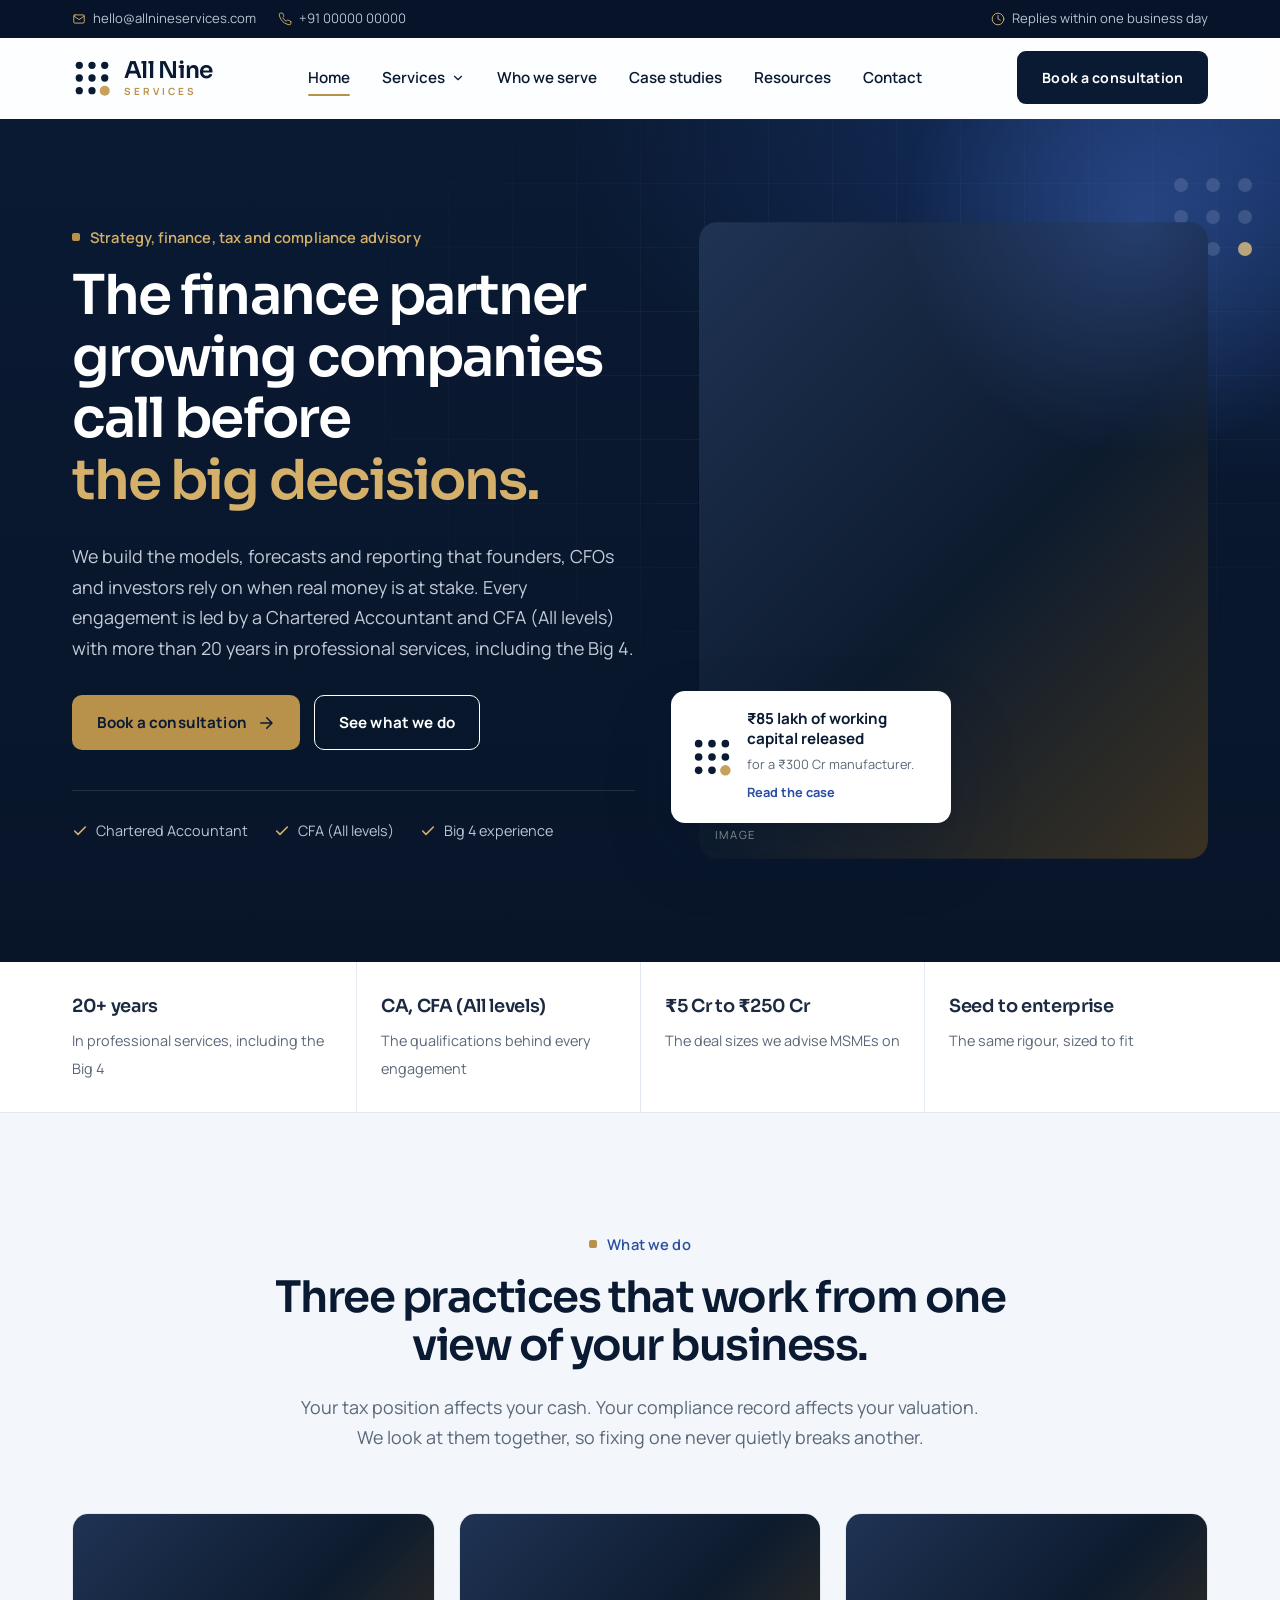
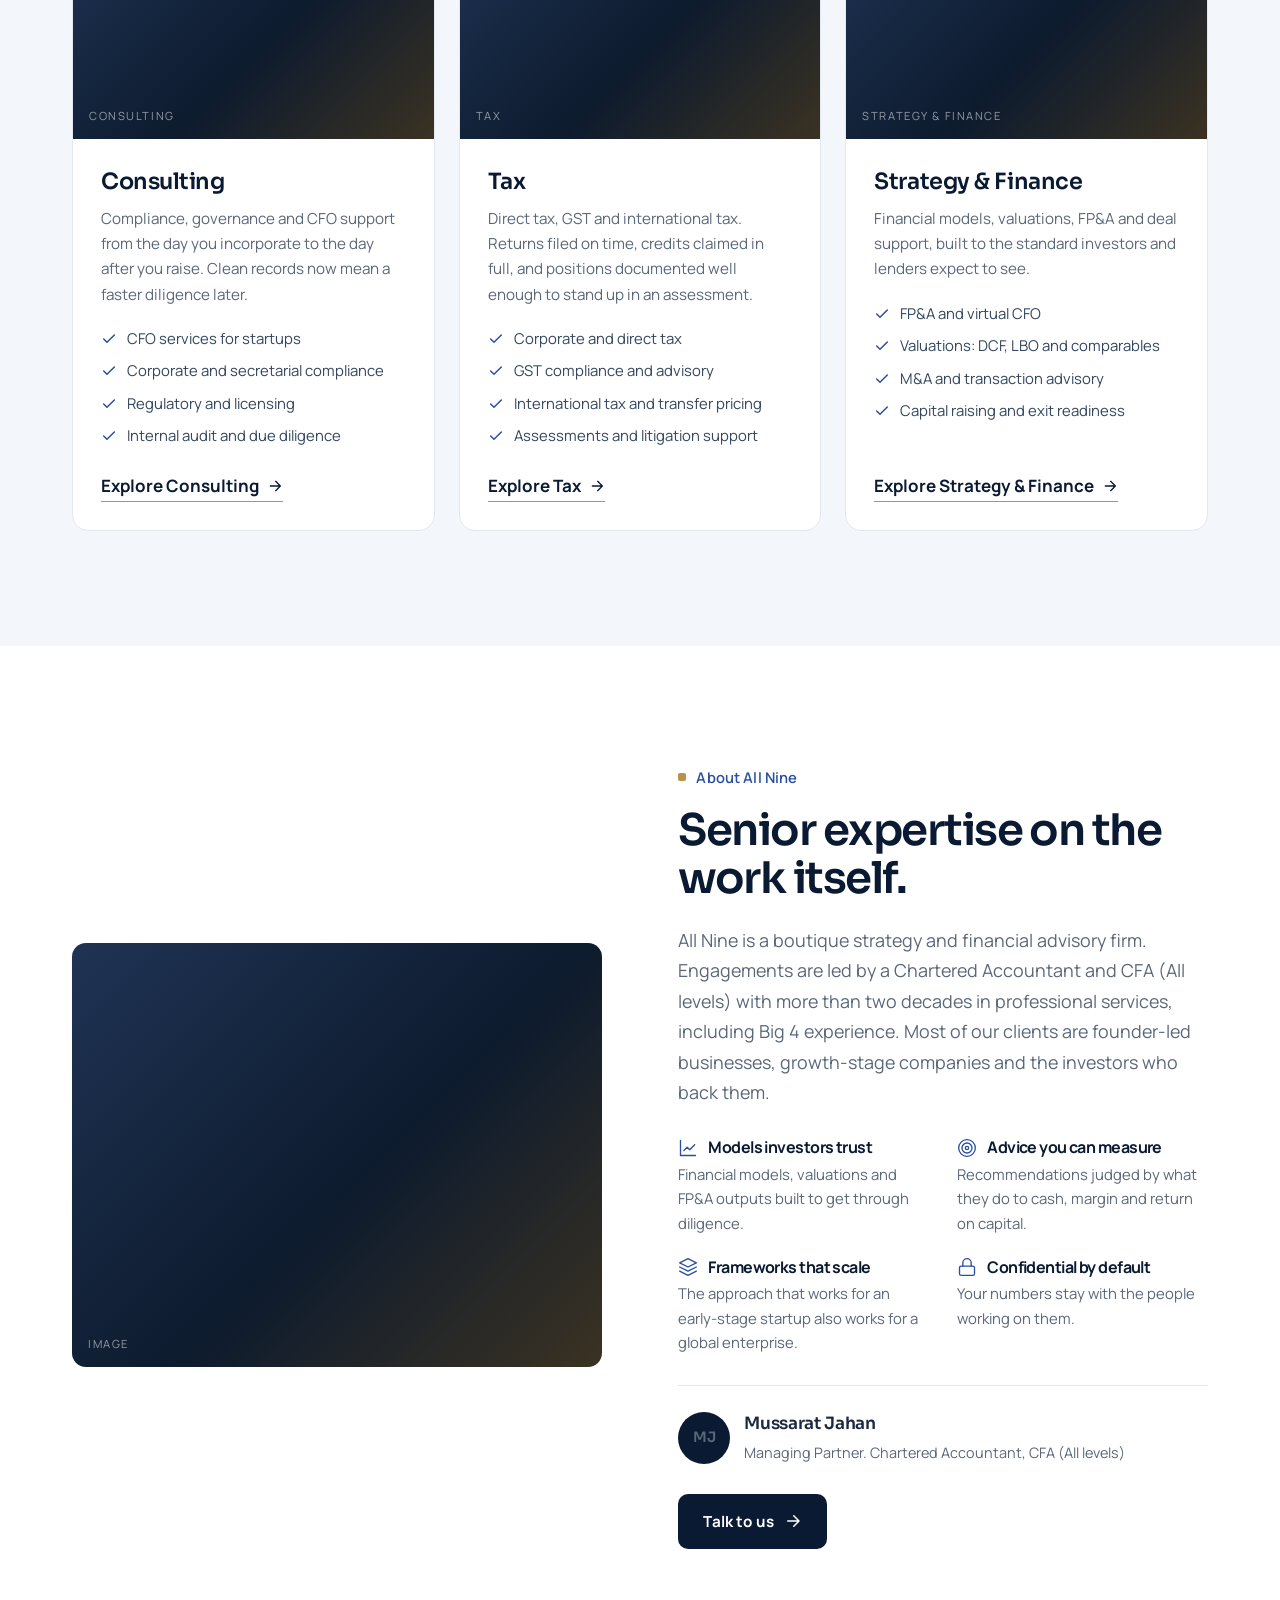
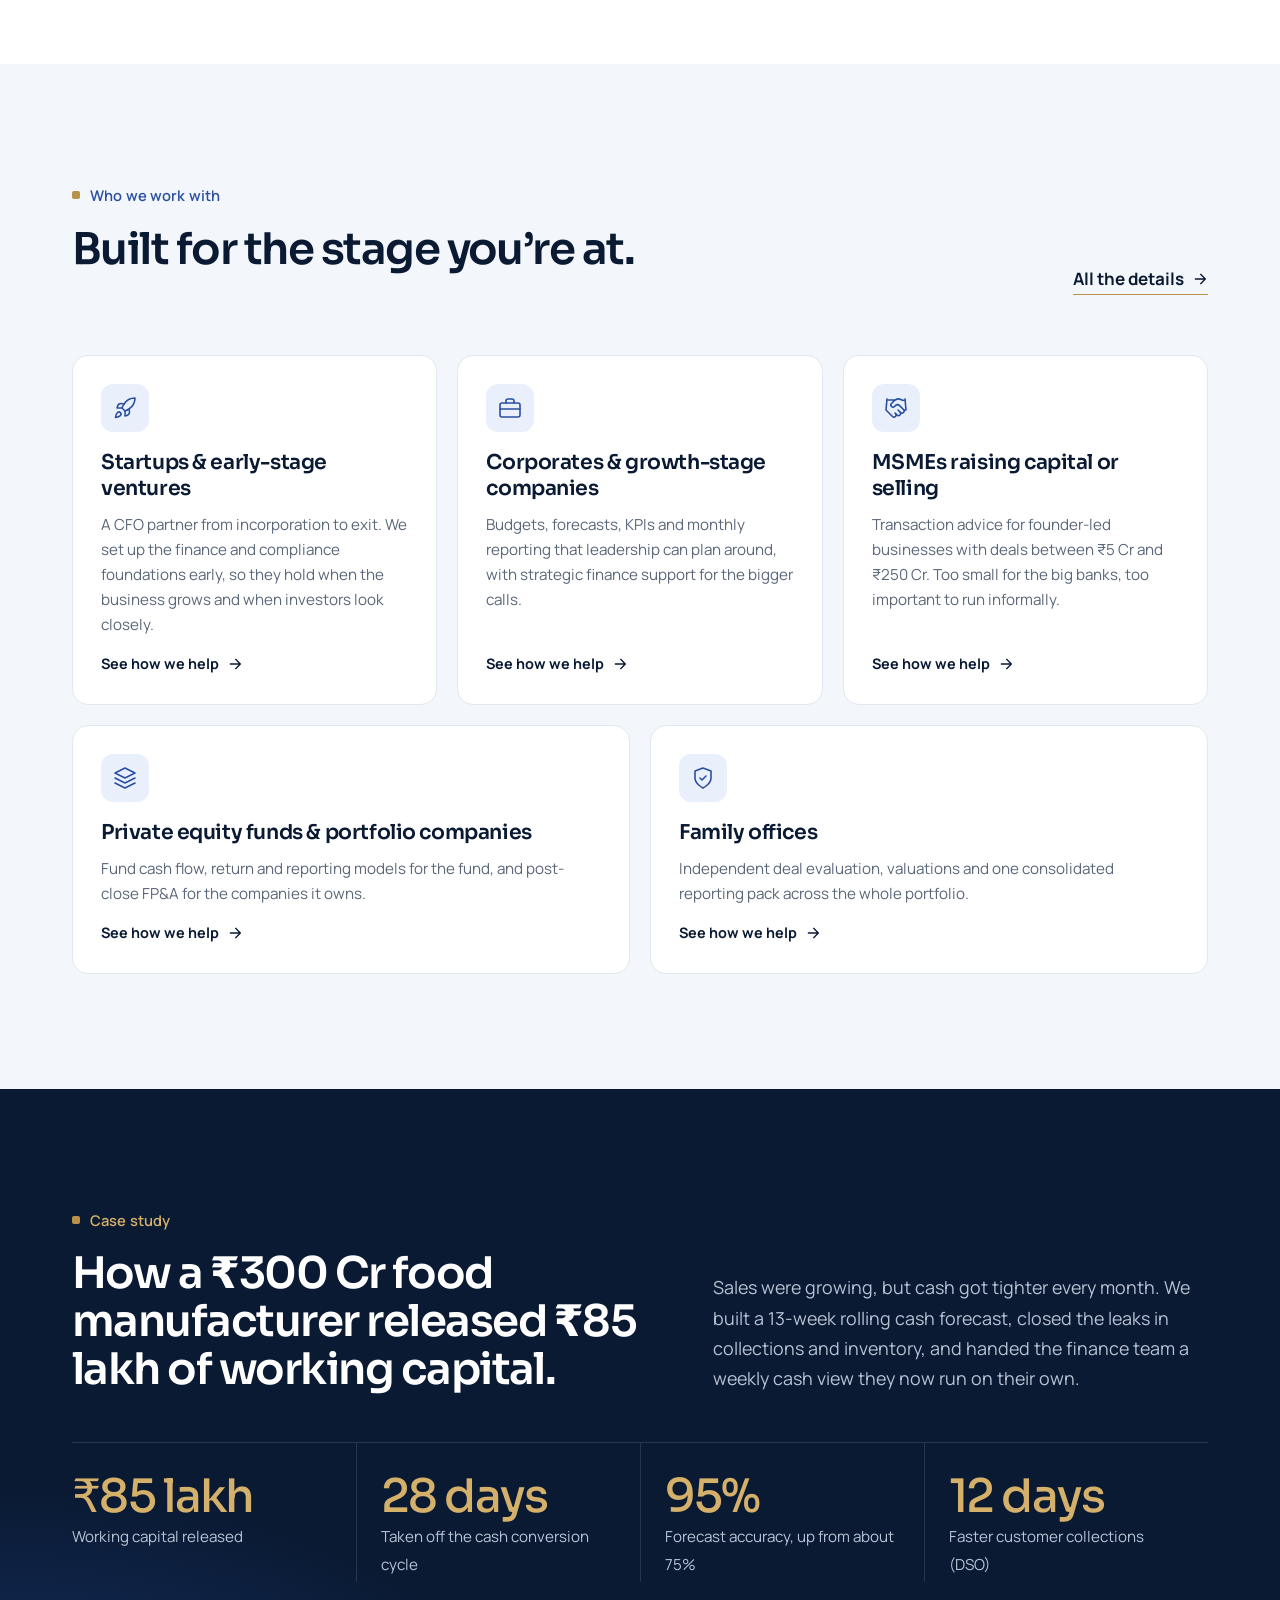
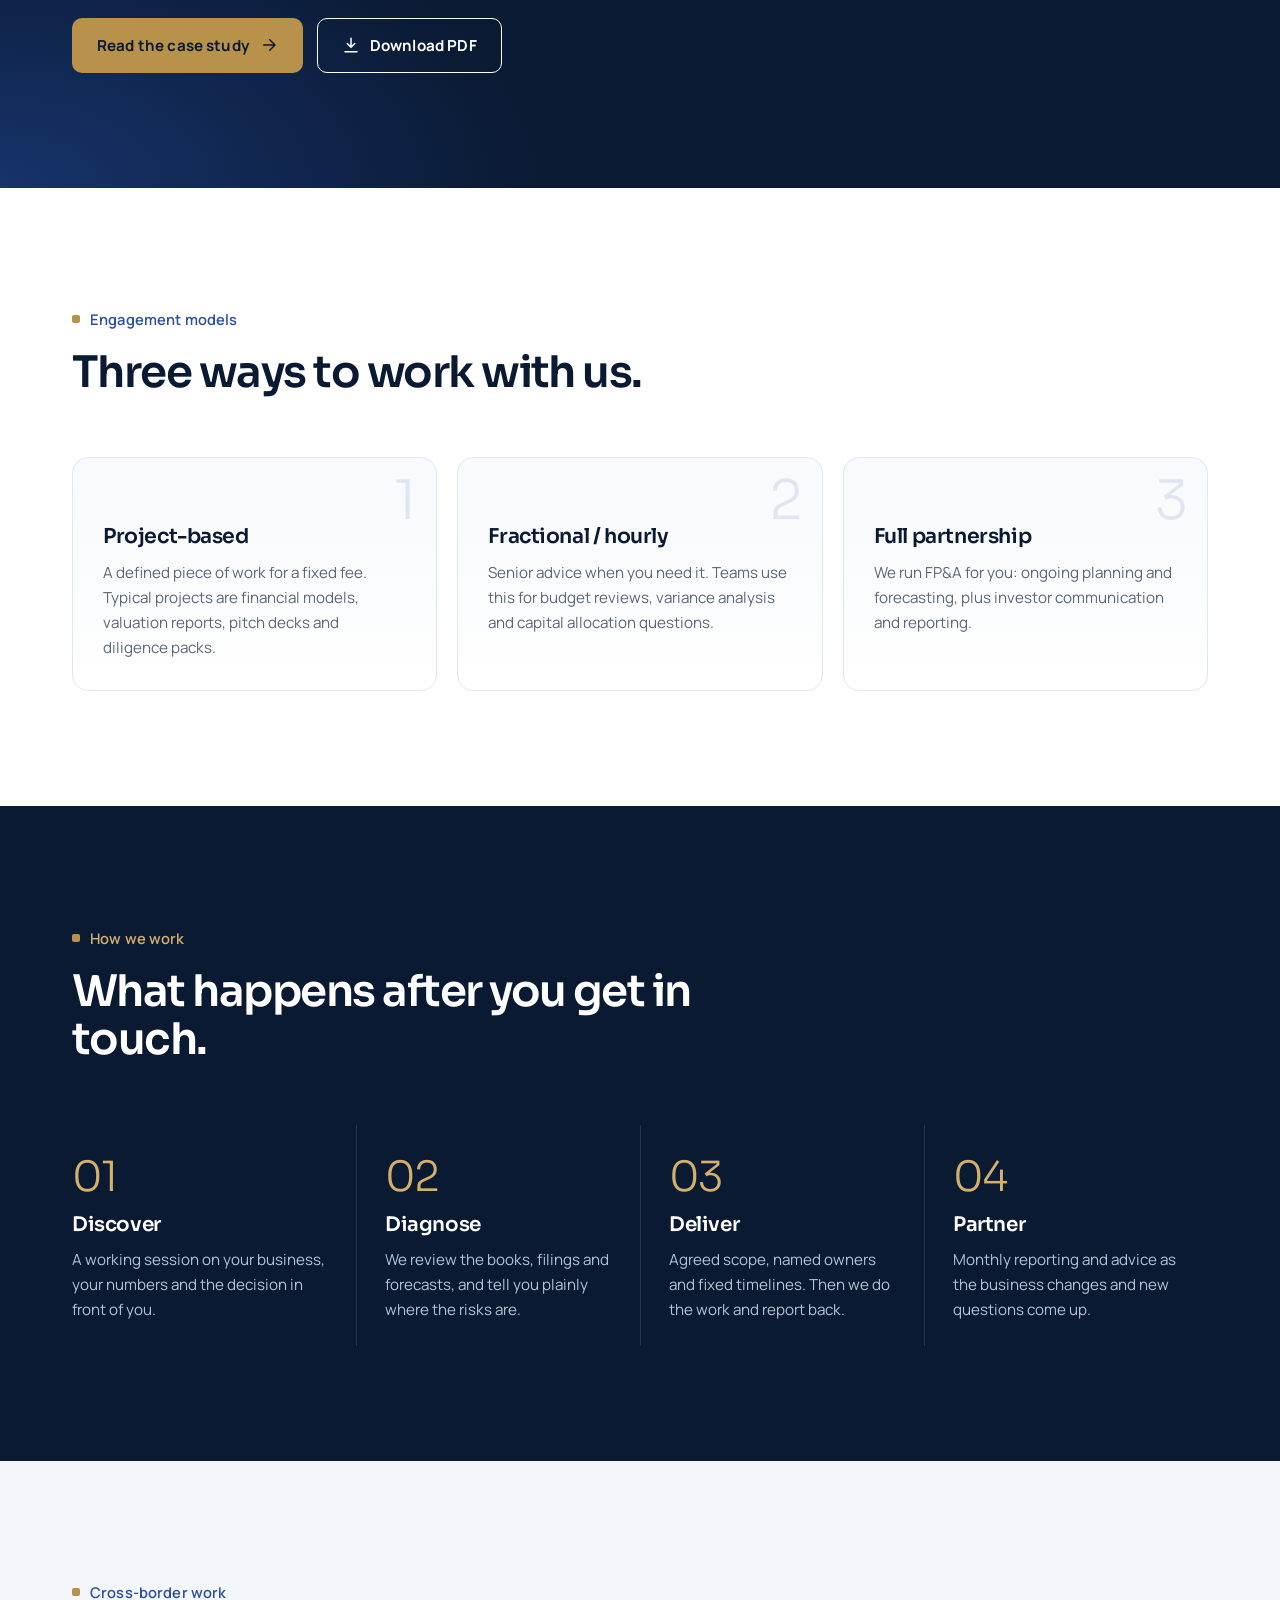
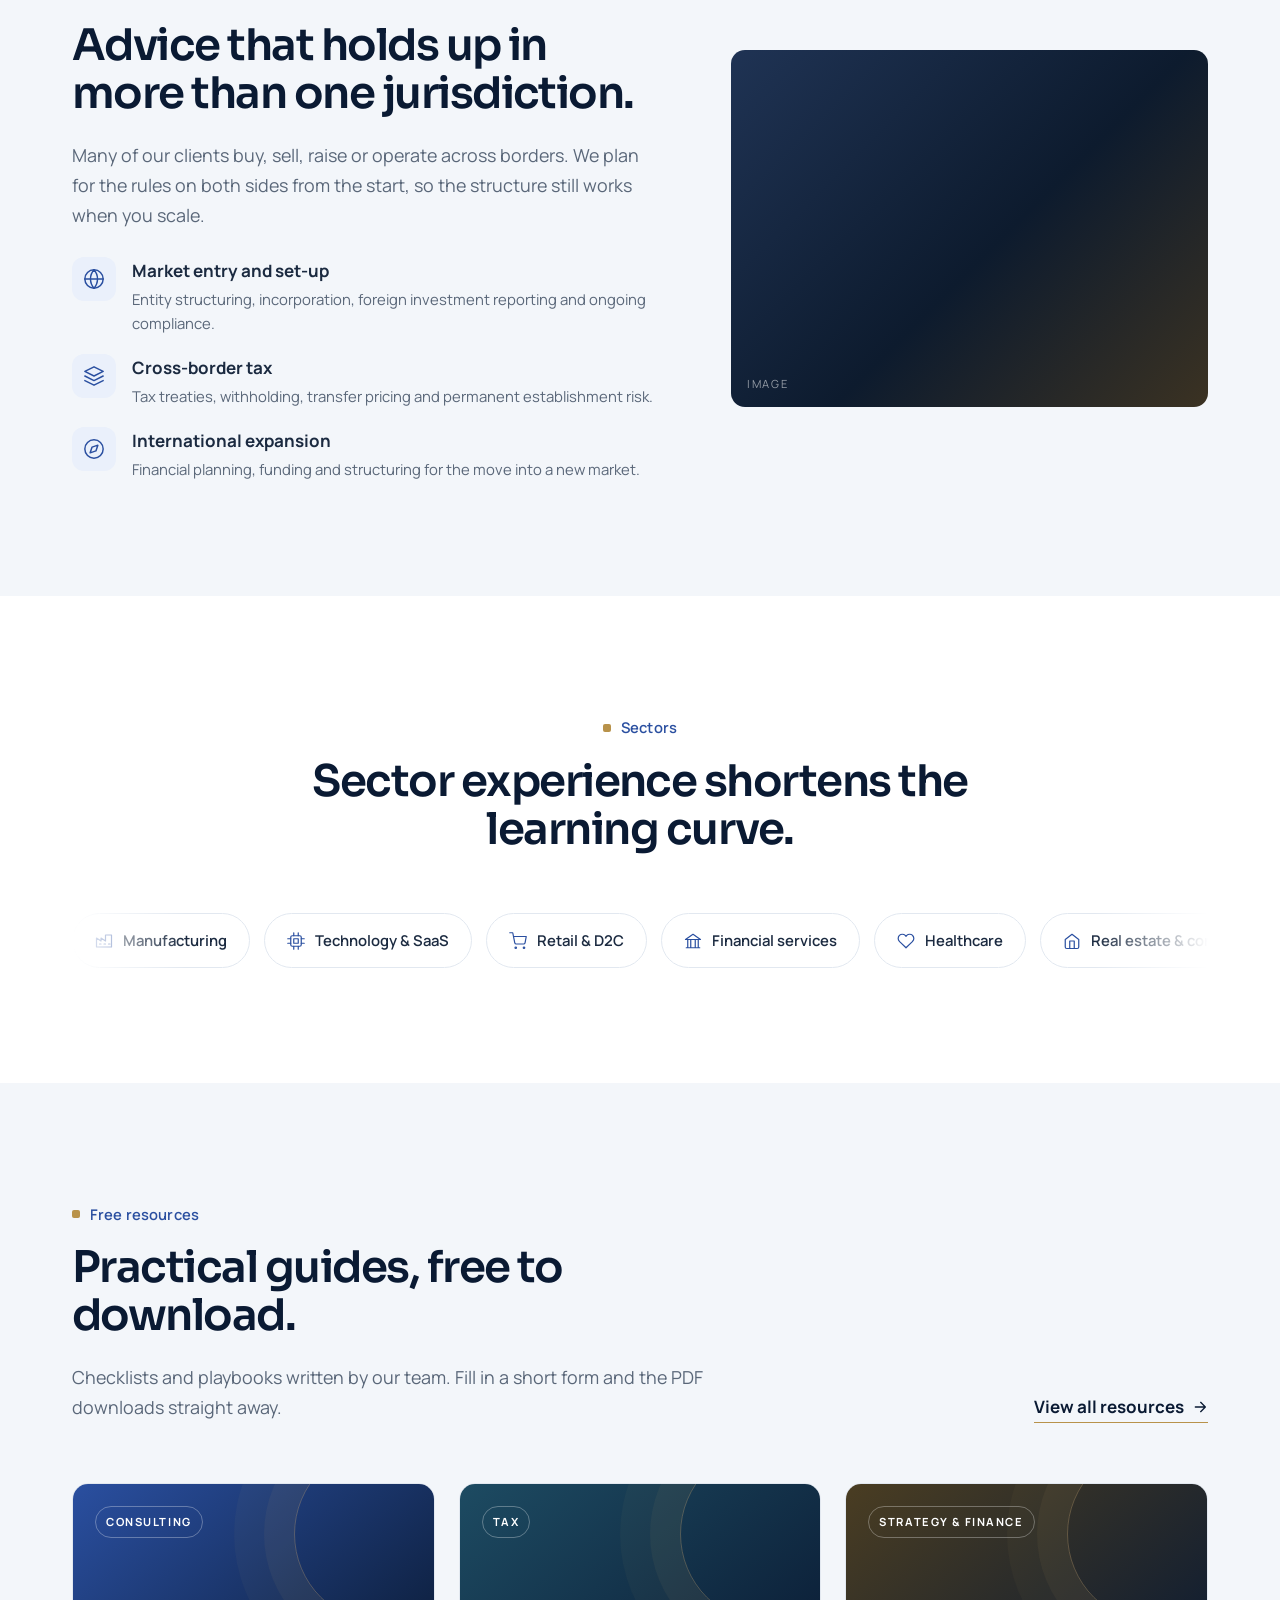
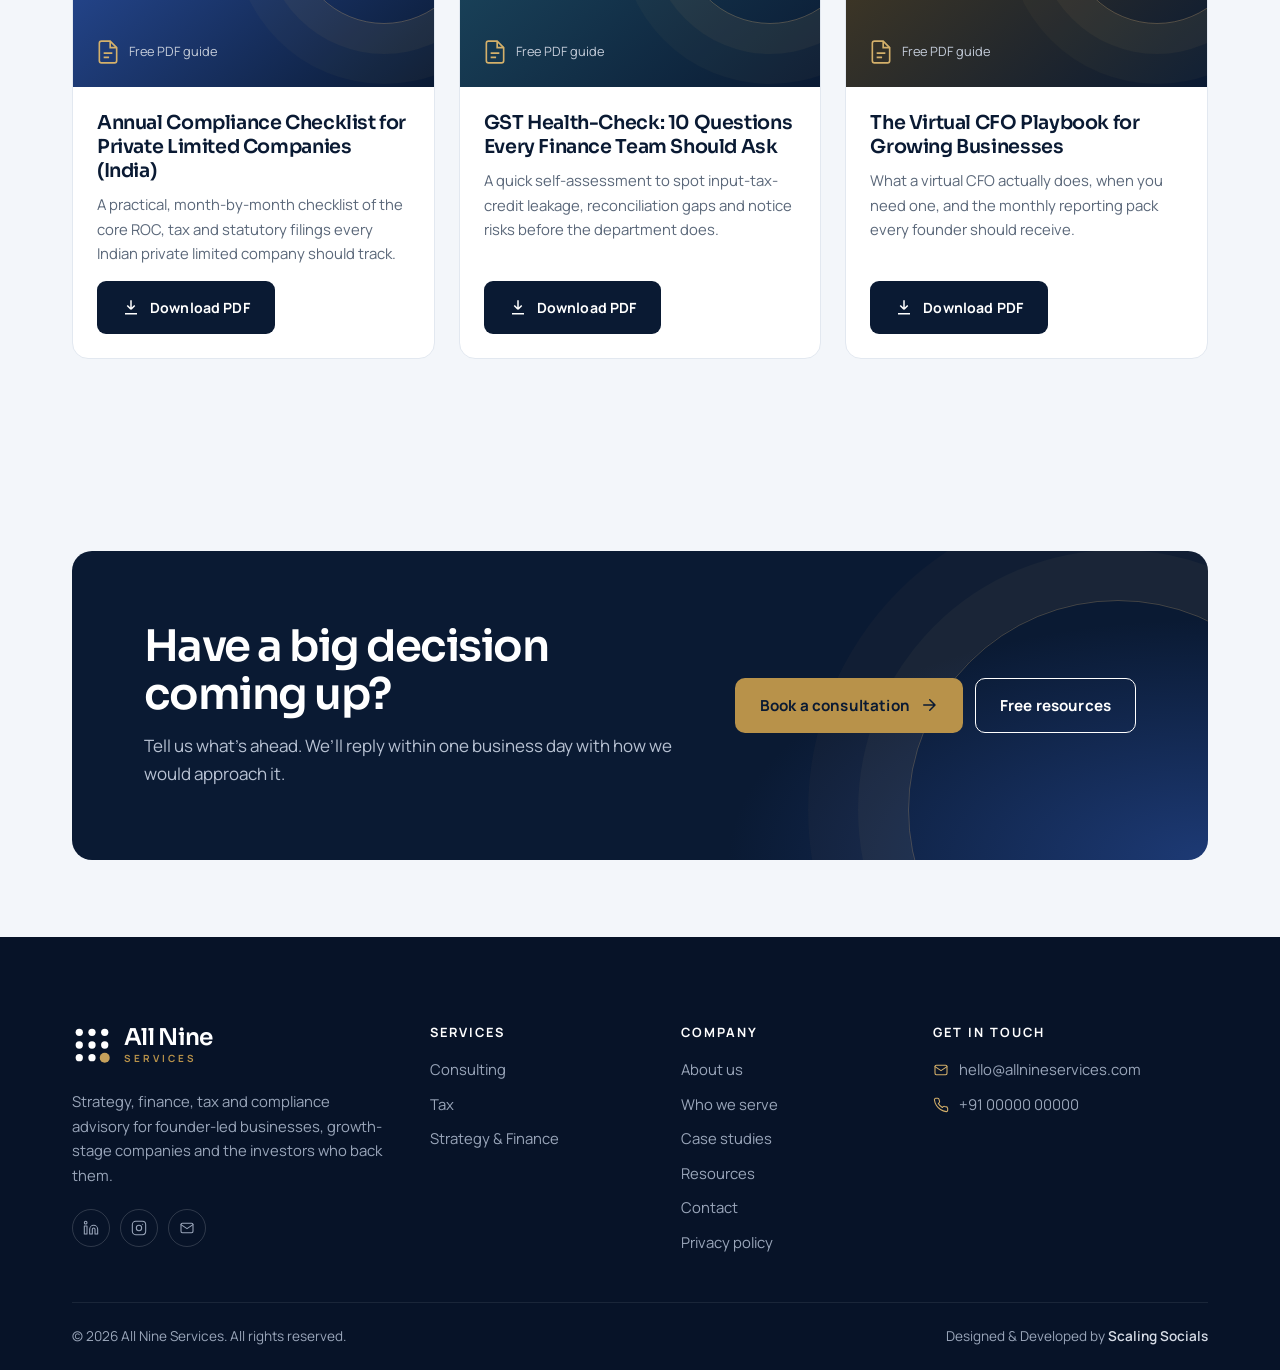
==== commit 9f06cd3e: "Geo-agnostic copy, new home page writing, people-free imagery, CFA (All levels), remove em dashes Co" ====
--- a/index.html
+++ b/index.html
@@ -3,17 +3,17 @@
 <head>
 <meta charset="utf-8">
 <meta name="viewport" content="width=device-width, initial-scale=1">
-<title>All Nine Services | Consulting, Tax and Strategy & Finance — Bangalore</title>
-<meta name="description" content="All Nine Services is a Bangalore-based advisory firm offering consulting, tax and strategy & finance services to corporates, founders and global businesses.">
-<meta property="og:title" content="All Nine Services | Consulting, Tax and Strategy & Finance — Bangalore">
-<meta property="og:description" content="All Nine Services is a Bangalore-based advisory firm offering consulting, tax and strategy & finance services to corporates, founders and global businesses.">
+<title>All Nine Services | Strategy, Finance, Tax and Compliance Advisory</title>
+<meta name="description" content="Boutique strategy and financial advisory led by a Chartered Accountant and CFA (All levels): FP&A, valuations, transaction advisory, tax and compliance for startups, corporates, MSMEs and investors.">
+<meta property="og:title" content="All Nine Services | Strategy, Finance, Tax and Compliance Advisory">
+<meta property="og:description" content="Boutique strategy and financial advisory led by a Chartered Accountant and CFA (All levels): FP&A, valuations, transaction advisory, tax and compliance for startups, corporates, MSMEs and investors.">
 <meta property="og:type" content="website">
 <meta name="theme-color" content="#0d1b2e">
 <link rel="icon" href="assets/img/favicon.svg" type="image/svg+xml">
 <link rel="preconnect" href="https://fonts.googleapis.com">
 <link rel="preconnect" href="https://fonts.gstatic.com" crossorigin>
 <link href="https://fonts.googleapis.com/css2?family=Sora:wght@300;400;500;600;700&family=Manrope:wght@400;500;600;700&display=swap" rel="stylesheet">
-<link rel="stylesheet" href="assets/css/style.css?v=4">
+<link rel="stylesheet" href="assets/css/style.css?v=5">
 </head>
 <body>
 <a class="skip-link" href="#main">Skip to content</a>
@@ -24,15 +24,14 @@
       <a href="tel:+910000000000"><svg viewBox="0 0 24 24" fill="none" stroke="currentColor" stroke-width="1.6" stroke-linecap="round" stroke-linejoin="round" aria-hidden="true"><path d="M22 16.9v3a2 2 0 0 1-2.2 2 19.8 19.8 0 0 1-8.6-3.1 19.5 19.5 0 0 1-6-6A19.8 19.8 0 0 1 2.1 4.2 2 2 0 0 1 4.1 2h3a2 2 0 0 1 2 1.7c.1.9.4 1.8.7 2.7a2 2 0 0 1-.5 2.1L8 9.8a16 16 0 0 0 6 6l1.3-1.3a2 2 0 0 1 2.1-.4c.9.3 1.8.6 2.7.7a2 2 0 0 1 1.7 2z"/></svg> +91 00000 00000</a>
     </div>
     <div class="topbar__links topbar__right">
-      <span><svg viewBox="0 0 24 24" fill="none" stroke="currentColor" stroke-width="1.6" stroke-linecap="round" stroke-linejoin="round" aria-hidden="true"><path d="M12 22s-8-6.5-8-13a8 8 0 0 1 16 0c0 6.5-8 13-8 13z"/><circle cx="12" cy="9" r="3"/></svg> Bangalore, India</span>
-      <span><svg viewBox="0 0 24 24" fill="none" stroke="currentColor" stroke-width="1.6" stroke-linecap="round" stroke-linejoin="round" aria-hidden="true"><circle cx="12" cy="12" r="10"/><path d="M2 12h20M12 2a15 15 0 0 1 0 20M12 2a15 15 0 0 0 0 20"/></svg> Advising clients globally</span>
+      <a href="contact.html"><svg viewBox="0 0 24 24" fill="none" stroke="currentColor" stroke-width="1.6" stroke-linecap="round" stroke-linejoin="round" aria-hidden="true"><circle cx="12" cy="12" r="10"/><path d="M12 6v6l4 2"/></svg> Replies within one business day</a>
     </div>
   </div>
 </div>
 <header class="site-header">
   <div class="container">
     <nav class="nav" aria-label="Main">
-      <a class="brand" href="index.html" aria-label="All Nine Services — home" style="color:var(--ink)"><svg class="brand__mark" viewBox="0 0 44 44" aria-hidden="true"><g fill="currentColor"><circle cx="8" cy="8" r="4"/><circle cx="22" cy="8" r="4"/><circle cx="36" cy="8" r="4"/><circle cx="8" cy="22" r="4"/><circle cx="22" cy="22" r="4"/><circle cx="36" cy="22" r="4"/><circle cx="8" cy="36" r="4"/><circle cx="22" cy="36" r="4"/></g><circle cx="36" cy="36" r="5.5" fill="#c6a15b"/></svg><span class="brand__text"><span class="brand__name">All Nine</span><span class="brand__sub">Services</span></span></a>
+      <a class="brand" href="index.html" aria-label="All Nine Services home" style="color:var(--ink)"><svg class="brand__mark" viewBox="0 0 44 44" aria-hidden="true"><g fill="currentColor"><circle cx="8" cy="8" r="4"/><circle cx="22" cy="8" r="4"/><circle cx="36" cy="8" r="4"/><circle cx="8" cy="22" r="4"/><circle cx="22" cy="22" r="4"/><circle cx="36" cy="22" r="4"/><circle cx="8" cy="36" r="4"/><circle cx="22" cy="36" r="4"/></g><circle cx="36" cy="36" r="5.5" fill="#c6a15b"/></svg><span class="brand__text"><span class="brand__name">All Nine</span><span class="brand__sub">Services</span></span></a>
       <ul class="nav__menu" id="nav-menu">
         <li><a class="nav__link" href="index.html" aria-current="page">Home</a></li>
         <li class="has-dropdown">
@@ -57,25 +56,25 @@
 <section class="hero">
   <div class="container">
     <div class="hero__copy">
-      <span class="eyebrow hero-in" style="--d:.05s">Consulting, tax and strategy &amp; finance</span>
-      <h1 class="hero__title"><span class="line"><span>Every number</span></span><span class="line"><span>in order.</span></span><span class="line"><span>Every decision</span></span><span class="line"><span>backed by clarity.</span></span></h1>
-      <p class="lead hero-in" style="--d:.65s">All Nine Services is a Bangalore-based strategy and financial advisory firm. Led by Chartered Accountant and CFA-qualified expertise, we help startups, corporates, investors and global businesses stay compliant, plan with confidence and make sharper financial decisions.</p>
+      <span class="eyebrow hero-in" style="--d:.05s">Strategy, finance, tax and compliance advisory</span>
+      <h1 class="hero__title"><span class="line"><span>The finance partner</span></span><span class="line"><span>growing companies</span></span><span class="line"><span>call before</span></span><span class="line"><span>the big decisions.</span></span></h1>
+      <p class="lead hero-in" style="--d:.65s">We build the models, forecasts and reporting that founders, CFOs and investors rely on when real money is at stake. Every engagement is led by a Chartered Accountant and CFA (All levels) with more than 20 years in professional services, including the Big 4.</p>
       <div class="hero__actions hero-in" style="--d:.8s">
         <a class="btn btn--primary" href="contact.html">Book a consultation <svg viewBox="0 0 24 24" fill="none" stroke="currentColor" stroke-width="2" stroke-linecap="round" stroke-linejoin="round" aria-hidden="true"><path d="M5 12h14M13 5l7 7-7 7"/></svg></a>
-        <a class="btn btn--ghost" href="#services">Explore our services</a>
+        <a class="btn btn--ghost" href="#services">See what we do</a>
       </div>
       <ul class="hero__points hero-in" style="--d:.95s">
-        <li><svg viewBox="0 0 24 24" fill="none" stroke="currentColor" stroke-width="2.4" stroke-linecap="round" stroke-linejoin="round" aria-hidden="true"><path d="M20 6 9 17l-5-5"/></svg> CA &amp; CFA-led</li>
-        <li><svg viewBox="0 0 24 24" fill="none" stroke="currentColor" stroke-width="2.4" stroke-linecap="round" stroke-linejoin="round" aria-hidden="true"><path d="M20 6 9 17l-5-5"/></svg> Big 4 rigour</li>
-        <li><svg viewBox="0 0 24 24" fill="none" stroke="currentColor" stroke-width="2.4" stroke-linecap="round" stroke-linejoin="round" aria-hidden="true"><path d="M20 6 9 17l-5-5"/></svg> 20+ years in professional services</li>
+        <li><svg viewBox="0 0 24 24" fill="none" stroke="currentColor" stroke-width="2.4" stroke-linecap="round" stroke-linejoin="round" aria-hidden="true"><path d="M20 6 9 17l-5-5"/></svg> Chartered Accountant</li>
+        <li><svg viewBox="0 0 24 24" fill="none" stroke="currentColor" stroke-width="2.4" stroke-linecap="round" stroke-linejoin="round" aria-hidden="true"><path d="M20 6 9 17l-5-5"/></svg> CFA (All levels)</li>
+        <li><svg viewBox="0 0 24 24" fill="none" stroke="currentColor" stroke-width="2.4" stroke-linecap="round" stroke-linejoin="round" aria-hidden="true"><path d="M20 6 9 17l-5-5"/></svg> Big 4 experience</li>
       </ul>
     </div>
     <div class="hero__media">
       <div class="nine" aria-hidden="true"><span style="--i:0"></span><span style="--i:1"></span><span style="--i:2"></span><span style="--i:3"></span><span style="--i:4"></span><span style="--i:5"></span><span style="--i:6"></span><span style="--i:7"></span><span style="--i:8"></span></div>
-      <div class="ph " data-label="Office image"><img src="https://images.unsplash.com/photo-1497366216548-37526070297c?auto=format&fit=crop&w=1100&q=80" alt="Modern office workspace"  referrerpolicy="no-referrer" onerror="this.style.display='none'"></div>
+      <div class="ph " data-label="Image"><img src="https://images.unsplash.com/photo-1449157291145-7efd050a4d0e?auto=format&fit=crop&w=1100&q=80" alt="Glass office towers"  referrerpolicy="no-referrer" onerror="this.style.display='none'"></div>
       <div class="hero__badge">
         <svg class="dot-grid" viewBox="0 0 44 44" style="color:var(--ink)"><g fill="currentColor"><circle cx="8" cy="8" r="4"/><circle cx="22" cy="8" r="4"/><circle cx="36" cy="8" r="4"/><circle cx="8" cy="22" r="4"/><circle cx="22" cy="22" r="4"/><circle cx="36" cy="22" r="4"/><circle cx="8" cy="36" r="4"/><circle cx="22" cy="36" r="4"/></g><circle cx="36" cy="36" r="5.5" fill="#c6a15b"/></svg>
-        <div><strong>₹85 lakh working capital unlocked</strong><small>for a ₹300 Cr manufacturer · <a href="case-studies.html" style="color:var(--sapphire);font-weight:700">Case study</a></small></div>
+        <div><strong>₹85 lakh of working capital released</strong><small>for a ₹300 Cr manufacturer. <a href="case-studies.html" style="color:var(--sapphire);font-weight:700">Read the case</a></small></div>
       </div>
     </div>
   </div>
@@ -83,10 +82,10 @@
 
 <section class="strip">
   <div class="container">
-    <div class="strip__item"><strong>20+ years</strong><span>In professional services, with Big 4 experience</span></div>
-    <div class="strip__item"><strong>CA &amp; CFA-led</strong><span>Global best practice in finance and strategy</span></div>
-    <div class="strip__item"><strong>₹5–250 Cr</strong><span>Deal range for MSME transaction advisory</span></div>
-    <div class="strip__item"><strong>Idea to exit</strong><span>From early-stage ventures to global enterprises</span></div>
+    <div class="strip__item"><strong>20+ years</strong><span>In professional services, including the Big 4</span></div>
+    <div class="strip__item"><strong>CA, CFA (All levels)</strong><span>The qualifications behind every engagement</span></div>
+    <div class="strip__item"><strong>₹5 Cr to ₹250 Cr</strong><span>The deal sizes we advise MSMEs on</span></div>
+    <div class="strip__item"><strong>Seed to enterprise</strong><span>The same rigour, sized to fit</span></div>
   </div>
 </section>
 
@@ -94,31 +93,31 @@
   <div class="container">
     <div class="section-head section-head--center reveal">
       <span class="eyebrow">What we do</span>
-      <h2>Three practices. One team that sees the whole picture.</h2>
-      <p class="lead" style="margin:0 auto">Compliance, tax and finance are connected. We bring them together so decisions in one area never create problems in another.</p>
+      <h2>Three practices that work from one view of your business.</h2>
+      <p class="lead" style="margin:0 auto">Your tax position affects your cash. Your compliance record affects your valuation. We look at them together, so fixing one never quietly breaks another.</p>
     </div>
     <div class="services-grid"><article class="service-card reveal">
-      <div class="ph " data-label="Consulting"><img src="https://images.unsplash.com/photo-1556761175-5973dc0f32e7?auto=format&fit=crop&w=1400&q=80" alt="Consulting advisory" loading="lazy" referrerpolicy="no-referrer" onerror="this.style.display='none'"></div>
+      <div class="ph " data-label="Consulting"><img src="https://images.unsplash.com/photo-1541354329998-f4d9a9f9297f?auto=format&fit=crop&w=1400&q=80" alt="Consulting advisory" loading="lazy" referrerpolicy="no-referrer" onerror="this.style.display='none'"></div>
       <div class="service-card__body">
         <h3>Consulting</h3>
-        <p style="color:var(--muted);font-size:.95rem">Keep your business compliant, well-governed and ready for what's next — without drowning your team in paperwork.</p>
-        <ul><li><svg viewBox="0 0 24 24" fill="none" stroke="currentColor" stroke-width="2.2" stroke-linecap="round" stroke-linejoin="round" aria-hidden="true"><path d="M20 6 9 17l-5-5"/></svg><span>CFO services for startups, idea to exit</span></li><li><svg viewBox="0 0 24 24" fill="none" stroke="currentColor" stroke-width="2.2" stroke-linecap="round" stroke-linejoin="round" aria-hidden="true"><path d="M20 6 9 17l-5-5"/></svg><span>Corporate &amp; secretarial compliance</span></li><li><svg viewBox="0 0 24 24" fill="none" stroke="currentColor" stroke-width="2.2" stroke-linecap="round" stroke-linejoin="round" aria-hidden="true"><path d="M20 6 9 17l-5-5"/></svg><span>Regulatory, FEMA &amp; licensing</span></li><li><svg viewBox="0 0 24 24" fill="none" stroke="currentColor" stroke-width="2.2" stroke-linecap="round" stroke-linejoin="round" aria-hidden="true"><path d="M20 6 9 17l-5-5"/></svg><span>Internal audit &amp; due diligence</span></li></ul>
+        <p style="color:var(--muted);font-size:.95rem">Compliance, governance and CFO support from the day you incorporate to the day after you raise. Clean records now mean a faster diligence later.</p>
+        <ul><li><svg viewBox="0 0 24 24" fill="none" stroke="currentColor" stroke-width="2.2" stroke-linecap="round" stroke-linejoin="round" aria-hidden="true"><path d="M20 6 9 17l-5-5"/></svg><span>CFO services for startups</span></li><li><svg viewBox="0 0 24 24" fill="none" stroke="currentColor" stroke-width="2.2" stroke-linecap="round" stroke-linejoin="round" aria-hidden="true"><path d="M20 6 9 17l-5-5"/></svg><span>Corporate and secretarial compliance</span></li><li><svg viewBox="0 0 24 24" fill="none" stroke="currentColor" stroke-width="2.2" stroke-linecap="round" stroke-linejoin="round" aria-hidden="true"><path d="M20 6 9 17l-5-5"/></svg><span>Regulatory and licensing</span></li><li><svg viewBox="0 0 24 24" fill="none" stroke="currentColor" stroke-width="2.2" stroke-linecap="round" stroke-linejoin="round" aria-hidden="true"><path d="M20 6 9 17l-5-5"/></svg><span>Internal audit and due diligence</span></li></ul>
         <a class="link-arrow" href="consulting.html">Explore Consulting <svg viewBox="0 0 24 24" fill="none" stroke="currentColor" stroke-width="2" stroke-linecap="round" stroke-linejoin="round" aria-hidden="true"><path d="M5 12h14M13 5l7 7-7 7"/></svg></a>
       </div>
     </article><article class="service-card reveal">
-      <div class="ph " data-label="Tax"><img src="https://images.unsplash.com/photo-1554224155-6726b3ff858f?auto=format&fit=crop&w=1400&q=80" alt="Tax advisory" loading="lazy" referrerpolicy="no-referrer" onerror="this.style.display='none'"></div>
+      <div class="ph " data-label="Tax"><img src="https://images.unsplash.com/photo-1543286386-713bdd548da4?auto=format&fit=crop&w=1400&q=80" alt="Tax advisory" loading="lazy" referrerpolicy="no-referrer" onerror="this.style.display='none'"></div>
       <div class="service-card__body">
         <h3>Tax</h3>
-        <p style="color:var(--muted);font-size:.95rem">Pay what you owe — and not a rupee more. Clear tax positions, on-time filings and calm handling of notices.</p>
-        <ul><li><svg viewBox="0 0 24 24" fill="none" stroke="currentColor" stroke-width="2.2" stroke-linecap="round" stroke-linejoin="round" aria-hidden="true"><path d="M20 6 9 17l-5-5"/></svg><span>Corporate &amp; direct tax</span></li><li><svg viewBox="0 0 24 24" fill="none" stroke="currentColor" stroke-width="2.2" stroke-linecap="round" stroke-linejoin="round" aria-hidden="true"><path d="M20 6 9 17l-5-5"/></svg><span>GST compliance &amp; advisory</span></li><li><svg viewBox="0 0 24 24" fill="none" stroke="currentColor" stroke-width="2.2" stroke-linecap="round" stroke-linejoin="round" aria-hidden="true"><path d="M20 6 9 17l-5-5"/></svg><span>International tax &amp; transfer pricing</span></li><li><svg viewBox="0 0 24 24" fill="none" stroke="currentColor" stroke-width="2.2" stroke-linecap="round" stroke-linejoin="round" aria-hidden="true"><path d="M20 6 9 17l-5-5"/></svg><span>Assessments &amp; litigation support</span></li></ul>
+        <p style="color:var(--muted);font-size:.95rem">Direct tax, GST and international tax. Returns filed on time, credits claimed in full, and positions documented well enough to stand up in an assessment.</p>
+        <ul><li><svg viewBox="0 0 24 24" fill="none" stroke="currentColor" stroke-width="2.2" stroke-linecap="round" stroke-linejoin="round" aria-hidden="true"><path d="M20 6 9 17l-5-5"/></svg><span>Corporate and direct tax</span></li><li><svg viewBox="0 0 24 24" fill="none" stroke="currentColor" stroke-width="2.2" stroke-linecap="round" stroke-linejoin="round" aria-hidden="true"><path d="M20 6 9 17l-5-5"/></svg><span>GST compliance and advisory</span></li><li><svg viewBox="0 0 24 24" fill="none" stroke="currentColor" stroke-width="2.2" stroke-linecap="round" stroke-linejoin="round" aria-hidden="true"><path d="M20 6 9 17l-5-5"/></svg><span>International tax and transfer pricing</span></li><li><svg viewBox="0 0 24 24" fill="none" stroke="currentColor" stroke-width="2.2" stroke-linecap="round" stroke-linejoin="round" aria-hidden="true"><path d="M20 6 9 17l-5-5"/></svg><span>Assessments and litigation support</span></li></ul>
         <a class="link-arrow" href="tax.html">Explore Tax <svg viewBox="0 0 24 24" fill="none" stroke="currentColor" stroke-width="2" stroke-linecap="round" stroke-linejoin="round" aria-hidden="true"><path d="M5 12h14M13 5l7 7-7 7"/></svg></a>
       </div>
     </article><article class="service-card reveal">
-      <div class="ph " data-label="Strategy & Finance"><img src="https://images.unsplash.com/photo-1460925895917-afdab827c52f?auto=format&fit=crop&w=1400&q=80" alt="Strategy and Finance advisory" loading="lazy" referrerpolicy="no-referrer" onerror="this.style.display='none'"></div>
+      <div class="ph " data-label="Strategy &amp; Finance"><img src="https://images.unsplash.com/photo-1551288049-bebda4e38f71?auto=format&fit=crop&w=1400&q=80" alt="Strategy and Finance advisory" loading="lazy" referrerpolicy="no-referrer" onerror="this.style.display='none'"></div>
       <div class="service-card__body">
         <h3>Strategy &amp; Finance</h3>
-        <p style="color:var(--muted);font-size:.95rem">Finance leadership on demand. Numbers you can trust, forecasts you can plan with, and capital when you need it.</p>
-        <ul><li><svg viewBox="0 0 24 24" fill="none" stroke="currentColor" stroke-width="2.2" stroke-linecap="round" stroke-linejoin="round" aria-hidden="true"><path d="M20 6 9 17l-5-5"/></svg><span>FP&amp;A and virtual CFO</span></li><li><svg viewBox="0 0 24 24" fill="none" stroke="currentColor" stroke-width="2.2" stroke-linecap="round" stroke-linejoin="round" aria-hidden="true"><path d="M20 6 9 17l-5-5"/></svg><span>Valuations: DCF, LBO &amp; comparables</span></li><li><svg viewBox="0 0 24 24" fill="none" stroke="currentColor" stroke-width="2.2" stroke-linecap="round" stroke-linejoin="round" aria-hidden="true"><path d="M20 6 9 17l-5-5"/></svg><span>M&amp;A and transaction advisory</span></li><li><svg viewBox="0 0 24 24" fill="none" stroke="currentColor" stroke-width="2.2" stroke-linecap="round" stroke-linejoin="round" aria-hidden="true"><path d="M20 6 9 17l-5-5"/></svg><span>Capital raising &amp; exit readiness</span></li></ul>
+        <p style="color:var(--muted);font-size:.95rem">Financial models, valuations, FP&amp;A and deal support, built to the standard investors and lenders expect to see.</p>
+        <ul><li><svg viewBox="0 0 24 24" fill="none" stroke="currentColor" stroke-width="2.2" stroke-linecap="round" stroke-linejoin="round" aria-hidden="true"><path d="M20 6 9 17l-5-5"/></svg><span>FP&amp;A and virtual CFO</span></li><li><svg viewBox="0 0 24 24" fill="none" stroke="currentColor" stroke-width="2.2" stroke-linecap="round" stroke-linejoin="round" aria-hidden="true"><path d="M20 6 9 17l-5-5"/></svg><span>Valuations: DCF, LBO and comparables</span></li><li><svg viewBox="0 0 24 24" fill="none" stroke="currentColor" stroke-width="2.2" stroke-linecap="round" stroke-linejoin="round" aria-hidden="true"><path d="M20 6 9 17l-5-5"/></svg><span>M&amp;A and transaction advisory</span></li><li><svg viewBox="0 0 24 24" fill="none" stroke="currentColor" stroke-width="2.2" stroke-linecap="round" stroke-linejoin="round" aria-hidden="true"><path d="M20 6 9 17l-5-5"/></svg><span>Capital raising and exit readiness</span></li></ul>
         <a class="link-arrow" href="strategy-finance.html">Explore Strategy &amp; Finance <svg viewBox="0 0 24 24" fill="none" stroke="currentColor" stroke-width="2" stroke-linecap="round" stroke-linejoin="round" aria-hidden="true"><path d="M5 12h14M13 5l7 7-7 7"/></svg></a>
       </div>
     </article></div>
@@ -127,22 +126,22 @@
 
 <section class="section section--white" id="about">
   <div class="container split">
-    <div class="reveal"><div class="ph " data-label="Team image"><img src="https://images.unsplash.com/photo-1600880292203-757bb62b4baf?auto=format&fit=crop&w=1400&q=80" alt="All Nine Services team in a meeting" loading="lazy" referrerpolicy="no-referrer" onerror="this.style.display='none'"></div></div>
+    <div class="reveal"><div class="ph " data-label="Image"><img src="https://images.unsplash.com/photo-1497215728101-856f4ea42174?auto=format&fit=crop&w=1400&q=80" alt="Quiet office workspace" loading="lazy" referrerpolicy="no-referrer" onerror="this.style.display='none'"></div></div>
     <div class="reveal">
       <span class="eyebrow">About All Nine</span>
-      <h2>The rigour of Big 4, the attention of a boutique.</h2>
-      <p class="lead">We’re a boutique strategy and financial advisory firm delivering smart finance support, clear investor reporting and strategic insight that help businesses grow with confidence. With over two decades in professional services, we bring Big 4 rigour to every engagement — built for founder-led SMBs, startups and growth-stage companies.</p>
+      <h2>Senior expertise on the work itself.</h2>
+      <p class="lead">All Nine is a boutique strategy and financial advisory firm. Engagements are led by a Chartered Accountant and CFA (All levels) with more than two decades in professional services, including Big 4 experience. Most of our clients are founder-led businesses, growth-stage companies and the investors who back them.</p>
       <div class="pillars">
-        <div class="pillar"><h4><svg viewBox="0 0 24 24" fill="none" stroke="currentColor" stroke-width="1.6" stroke-linecap="round" stroke-linejoin="round" aria-hidden="true"><path d="M3 3v18h18"/><path d="m7 15 4-4 3 3 6-6"/></svg> Unmatched modelling expertise</h4><p>Financial models, valuations and FP&amp;A that inspire confidence in investors and leadership.</p></div>
-        <div class="pillar"><h4><svg viewBox="0 0 24 24" fill="none" stroke="currentColor" stroke-width="1.6" stroke-linecap="round" stroke-linejoin="round" aria-hidden="true"><circle cx="12" cy="12" r="10"/><circle cx="12" cy="12" r="6"/><circle cx="12" cy="12" r="2"/></svg> Insight beyond the numbers</h4><p>Strategies that drive growth, capital efficiency and ROI.</p></div>
-        <div class="pillar"><h4><svg viewBox="0 0 24 24" fill="none" stroke="currentColor" stroke-width="1.6" stroke-linecap="round" stroke-linejoin="round" aria-hidden="true"><path d="m12 2 10 5-10 5L2 7z"/><path d="m2 17 10 5 10-5M2 12l10 5 10-5"/></svg> Proven frameworks</h4><p>Flexible support that scales from early-stage ventures to global enterprises.</p></div>
-        <div class="pillar"><h4><svg viewBox="0 0 24 24" fill="none" stroke="currentColor" stroke-width="1.6" stroke-linecap="round" stroke-linejoin="round" aria-hidden="true"><rect x="3" y="11" width="18" height="11" rx="2"/><path d="M7 11V7a5 5 0 0 1 10 0v4"/></svg> Confidential</h4><p>Your information stays protected, always.</p></div>
+        <div class="pillar"><h4><svg viewBox="0 0 24 24" fill="none" stroke="currentColor" stroke-width="1.6" stroke-linecap="round" stroke-linejoin="round" aria-hidden="true"><path d="M3 3v18h18"/><path d="m7 15 4-4 3 3 6-6"/></svg> Models investors trust</h4><p>Financial models, valuations and FP&amp;A outputs built to get through diligence.</p></div>
+        <div class="pillar"><h4><svg viewBox="0 0 24 24" fill="none" stroke="currentColor" stroke-width="1.6" stroke-linecap="round" stroke-linejoin="round" aria-hidden="true"><circle cx="12" cy="12" r="10"/><circle cx="12" cy="12" r="6"/><circle cx="12" cy="12" r="2"/></svg> Advice you can measure</h4><p>Recommendations judged by what they do to cash, margin and return on capital.</p></div>
+        <div class="pillar"><h4><svg viewBox="0 0 24 24" fill="none" stroke="currentColor" stroke-width="1.6" stroke-linecap="round" stroke-linejoin="round" aria-hidden="true"><path d="m12 2 10 5-10 5L2 7z"/><path d="m2 17 10 5 10-5M2 12l10 5 10-5"/></svg> Frameworks that scale</h4><p>The approach that works for an early-stage startup also works for a global enterprise.</p></div>
+        <div class="pillar"><h4><svg viewBox="0 0 24 24" fill="none" stroke="currentColor" stroke-width="1.6" stroke-linecap="round" stroke-linejoin="round" aria-hidden="true"><rect x="3" y="11" width="18" height="11" rx="2"/><path d="M7 11V7a5 5 0 0 1 10 0v4"/></svg> Confidential by default</h4><p>Your numbers stay with the people working on them.</p></div>
       </div>
       <div class="leader">
         <span class="leader__mono">MJ</span>
-        <div><strong>Mussarat Jahan</strong><span>Managing Partner · Chartered Accountant, CFA</span></div>
-      </div>
-      <div style="margin-top:28px"><a class="btn btn--dark" href="contact.html">Speak with our team <svg viewBox="0 0 24 24" fill="none" stroke="currentColor" stroke-width="2" stroke-linecap="round" stroke-linejoin="round" aria-hidden="true"><path d="M5 12h14M13 5l7 7-7 7"/></svg></a></div>
+        <div><strong>Mussarat Jahan</strong><span>Managing Partner. Chartered Accountant, CFA (All levels)</span></div>
+      </div>
+      <div style="margin-top:28px"><a class="btn btn--dark" href="contact.html">Talk to us <svg viewBox="0 0 24 24" fill="none" stroke="currentColor" stroke-width="2" stroke-linecap="round" stroke-linejoin="round" aria-hidden="true"><path d="M5 12h14M13 5l7 7-7 7"/></svg></a></div>
     </div>
   </div>
 </section>
@@ -150,25 +149,25 @@
 <section class="section" id="who">
   <div class="container">
     <div class="section-head reveal" style="display:flex;justify-content:space-between;align-items:end;gap:24px;flex-wrap:wrap;max-width:none">
-      <div style="max-width:660px"><span class="eyebrow">Who we serve</span><h2>Big-firm financial expertise, sized for your stage.</h2></div>
-      <a class="link-arrow" href="who-we-serve.html">See how we help each <svg viewBox="0 0 24 24" fill="none" stroke="currentColor" stroke-width="2" stroke-linecap="round" stroke-linejoin="round" aria-hidden="true"><path d="M5 12h14M13 5l7 7-7 7"/></svg></a>
+      <div style="max-width:660px"><span class="eyebrow">Who we work with</span><h2>Built for the stage you’re at.</h2></div>
+      <a class="link-arrow" href="who-we-serve.html">All the details <svg viewBox="0 0 24 24" fill="none" stroke="currentColor" stroke-width="2" stroke-linecap="round" stroke-linejoin="round" aria-hidden="true"><path d="M5 12h14M13 5l7 7-7 7"/></svg></a>
     </div>
     <div class="aud-grid"><a class="aud reveal" href="who-we-serve.html#startups">
         <span class="aud__icon"><svg viewBox="0 0 24 24" fill="none" stroke="currentColor" stroke-width="1.6" stroke-linecap="round" stroke-linejoin="round" aria-hidden="true"><path d="M4.5 16.5c-1.5 1.3-2 5-2 5s3.7-.5 5-2c.7-.8.7-2.1-.1-2.9a2.2 2.2 0 0 0-2.9-.1z"/><path d="m12 15-3-3a22 22 0 0 1 2-3.9A12.9 12.9 0 0 1 22 2c0 2.7-.8 7.5-6 11a22.4 22.4 0 0 1-4 2z"/><path d="M9 12H4s.6-3 2-4c1.6-1.1 5 0 5 0M12 15v5s3-.6 4-2c1.1-1.6 0-5 0-5"/></svg></span>
-        <h3>Startups &amp; early-stage ventures</h3><p>From idea to exit — a CFO partner at every stage, so you scale with disciplined finance and streamlined operations.</p>
-        <span class="aud__more">Learn more <svg viewBox="0 0 24 24" fill="none" stroke="currentColor" stroke-width="2" stroke-linecap="round" stroke-linejoin="round" aria-hidden="true"><path d="M5 12h14M13 5l7 7-7 7"/></svg></span></a><a class="aud reveal" href="who-we-serve.html#corporates">
+        <h3>Startups &amp; early-stage ventures</h3><p>A CFO partner from incorporation to exit. We set up the finance and compliance foundations early, so they hold when the business grows and when investors look closely.</p>
+        <span class="aud__more">See how we help <svg viewBox="0 0 24 24" fill="none" stroke="currentColor" stroke-width="2" stroke-linecap="round" stroke-linejoin="round" aria-hidden="true"><path d="M5 12h14M13 5l7 7-7 7"/></svg></span></a><a class="aud reveal" href="who-we-serve.html#corporates">
         <span class="aud__icon"><svg viewBox="0 0 24 24" fill="none" stroke="currentColor" stroke-width="1.6" stroke-linecap="round" stroke-linejoin="round" aria-hidden="true"><rect x="2" y="7" width="20" height="14" rx="2"/><path d="M16 7V5a2 2 0 0 0-2-2h-4a2 2 0 0 0-2 2v2M2 13h20"/></svg></span>
-        <h3>Corporates &amp; growth-stage companies</h3><p>Strategic finance and FP&amp;A that align financial strategy with corporate objectives and enable data-driven decisions.</p>
-        <span class="aud__more">Learn more <svg viewBox="0 0 24 24" fill="none" stroke="currentColor" stroke-width="2" stroke-linecap="round" stroke-linejoin="round" aria-hidden="true"><path d="M5 12h14M13 5l7 7-7 7"/></svg></span></a><a class="aud reveal" href="who-we-serve.html#msmes">
+        <h3>Corporates &amp; growth-stage companies</h3><p>Budgets, forecasts, KPIs and monthly reporting that leadership can plan around, with strategic finance support for the bigger calls.</p>
+        <span class="aud__more">See how we help <svg viewBox="0 0 24 24" fill="none" stroke="currentColor" stroke-width="2" stroke-linecap="round" stroke-linejoin="round" aria-hidden="true"><path d="M5 12h14M13 5l7 7-7 7"/></svg></span></a><a class="aud reveal" href="who-we-serve.html#msmes">
         <span class="aud__icon"><svg viewBox="0 0 24 24" fill="none" stroke="currentColor" stroke-width="1.6" stroke-linecap="round" stroke-linejoin="round" aria-hidden="true"><path d="m11 17 2 2a1 1 0 1 0 3-3"/><path d="m14 14 2.5 2.5a1 1 0 1 0 3-3l-3.9-3.9a3 3 0 0 0-4.2 0l-.9.9a1 1 0 1 1-3-3l2.8-2.8a5.8 5.8 0 0 1 7.1-.9l.5.3a2 2 0 0 0 1.4.2L21 4M21 3l1 11h-2M3 3 2 14l6.5 6.5a1 1 0 1 0 3-3M3 4h8"/></svg></span>
-        <h3>MSMEs raising capital or selling</h3><p>Institutional-grade transaction advisory for founder-led MSMEs in the ₹5 Cr to ₹250 Cr deal range.</p>
-        <span class="aud__more">Learn more <svg viewBox="0 0 24 24" fill="none" stroke="currentColor" stroke-width="2" stroke-linecap="round" stroke-linejoin="round" aria-hidden="true"><path d="M5 12h14M13 5l7 7-7 7"/></svg></span></a><a class="aud reveal" href="who-we-serve.html#private-equity">
+        <h3>MSMEs raising capital or selling</h3><p>Transaction advice for founder-led businesses with deals between ₹5 Cr and ₹250 Cr. Too small for the big banks, too important to run informally.</p>
+        <span class="aud__more">See how we help <svg viewBox="0 0 24 24" fill="none" stroke="currentColor" stroke-width="2" stroke-linecap="round" stroke-linejoin="round" aria-hidden="true"><path d="M5 12h14M13 5l7 7-7 7"/></svg></span></a><a class="aud reveal" href="who-we-serve.html#private-equity">
         <span class="aud__icon"><svg viewBox="0 0 24 24" fill="none" stroke="currentColor" stroke-width="1.6" stroke-linecap="round" stroke-linejoin="round" aria-hidden="true"><path d="m12 2 10 5-10 5L2 7z"/><path d="m2 17 10 5 10-5M2 12l10 5 10-5"/></svg></span>
-        <h3>Private equity funds &amp; portfolio companies</h3><p>Fund modelling, analytics and post-close FP&amp;A support that accelerate value creation.</p>
-        <span class="aud__more">Learn more <svg viewBox="0 0 24 24" fill="none" stroke="currentColor" stroke-width="2" stroke-linecap="round" stroke-linejoin="round" aria-hidden="true"><path d="M5 12h14M13 5l7 7-7 7"/></svg></span></a><a class="aud reveal" href="who-we-serve.html#family-offices">
+        <h3>Private equity funds &amp; portfolio companies</h3><p>Fund cash flow, return and reporting models for the fund, and post-close FP&amp;A for the companies it owns.</p>
+        <span class="aud__more">See how we help <svg viewBox="0 0 24 24" fill="none" stroke="currentColor" stroke-width="2" stroke-linecap="round" stroke-linejoin="round" aria-hidden="true"><path d="M5 12h14M13 5l7 7-7 7"/></svg></span></a><a class="aud reveal" href="who-we-serve.html#family-offices">
         <span class="aud__icon"><svg viewBox="0 0 24 24" fill="none" stroke="currentColor" stroke-width="1.6" stroke-linecap="round" stroke-linejoin="round" aria-hidden="true"><path d="M12 22s8-4 8-10V5l-8-3-8 3v7c0 6 8 10 8 10z"/><path d="m9 12 2 2 4-4"/></svg></span>
-        <h3>Family offices</h3><p>Outsourced FP&amp;A, diligence and portfolio reporting — invest with conviction, monitor with clarity, exit with confidence.</p>
-        <span class="aud__more">Learn more <svg viewBox="0 0 24 24" fill="none" stroke="currentColor" stroke-width="2" stroke-linecap="round" stroke-linejoin="round" aria-hidden="true"><path d="M5 12h14M13 5l7 7-7 7"/></svg></span></a></div>
+        <h3>Family offices</h3><p>Independent deal evaluation, valuations and one consolidated reporting pack across the whole portfolio.</p>
+        <span class="aud__more">See how we help <svg viewBox="0 0 24 24" fill="none" stroke="currentColor" stroke-width="2" stroke-linecap="round" stroke-linejoin="round" aria-hidden="true"><path d="M5 12h14M13 5l7 7-7 7"/></svg></span></a></div>
   </div>
 </section>
 
@@ -177,11 +176,11 @@
     <div class="case-band__head reveal">
       <div>
         <span class="eyebrow">Case study</span>
-        <h2>Cash flow visibility and working capital transformation for a ₹300 Cr food manufacturer.</h2>
-      </div>
-      <p class="lead">Strong growth was masking cash strain. A 13-week rolling forecast and working capital discipline gave leadership a forward-looking cash view in 8–12 weeks.</p>
-    </div>
-    <div class="stats-row reveal"><div class="stat-big"><strong>₹85 lakh</strong><span>Working capital unlocked</span></div><div class="stat-big"><strong>28 days</strong><span>Shorter cash conversion cycle</span></div><div class="stat-big"><strong>95%</strong><span>Forecast accuracy, up from ~75%</span></div><div class="stat-big"><strong>12 days</strong><span>Reduction in DSO</span></div></div>
+        <h2>How a ₹300 Cr food manufacturer released ₹85 lakh of working capital.</h2>
+      </div>
+      <p class="lead">Sales were growing, but cash got tighter every month. We built a 13-week rolling cash forecast, closed the leaks in collections and inventory, and handed the finance team a weekly cash view they now run on their own.</p>
+    </div>
+    <div class="stats-row reveal"><div class="stat-big"><strong>₹85 lakh</strong><span>Working capital released</span></div><div class="stat-big"><strong>28 days</strong><span>Taken off the cash conversion cycle</span></div><div class="stat-big"><strong>95%</strong><span>Forecast accuracy, up from about 75%</span></div><div class="stat-big"><strong>12 days</strong><span>Faster customer collections (DSO)</span></div></div>
     <div class="hero__actions reveal" style="margin-top:36px">
       <a class="btn btn--primary" href="case-studies.html">Read the case study <svg viewBox="0 0 24 24" fill="none" stroke="currentColor" stroke-width="2" stroke-linecap="round" stroke-linejoin="round" aria-hidden="true"><path d="M5 12h14M13 5l7 7-7 7"/></svg></a>
       <button class="btn btn--ghost" data-download="cashflow-case-study"><svg viewBox="0 0 24 24" fill="none" stroke="currentColor" stroke-width="2" stroke-linecap="round" stroke-linejoin="round" aria-hidden="true"><path d="M12 3v12m0 0-5-5m5 5 5-5M4 21h16"/></svg> Download PDF</button>
@@ -193,9 +192,9 @@
   <div class="container">
     <div class="section-head reveal">
       <span class="eyebrow">Engagement models</span>
-      <h2>Flexible support, priced the way you work.</h2>
-    </div>
-    <div class="models"><div class="model reveal"><span class="model__n">1</span><h3>Project-based</h3><p>Focused deliverables with a clear scope and fixed fee — financial models, valuation reports, pitch decks and diligence packages.</p></div><div class="model reveal"><span class="model__n">2</span><h3>Fractional / hourly</h3><p>On-demand senior advisory when you need it — budget reviews, variance analysis and capital allocation guidance.</p></div><div class="model reveal"><span class="model__n">3</span><h3>Full partnership</h3><p>Complete FP&amp;A outsourcing — continuous planning and forecasting, investor communication and reporting.</p></div></div>
+      <h2>Three ways to work with us.</h2>
+    </div>
+    <div class="models"><div class="model reveal"><span class="model__n">1</span><h3>Project-based</h3><p>A defined piece of work for a fixed fee. Typical projects are financial models, valuation reports, pitch decks and diligence packs.</p></div><div class="model reveal"><span class="model__n">2</span><h3>Fractional / hourly</h3><p>Senior advice when you need it. Teams use this for budget reviews, variance analysis and capital allocation questions.</p></div><div class="model reveal"><span class="model__n">3</span><h3>Full partnership</h3><p>We run FP&amp;A for you: ongoing planning and forecasting, plus investor communication and reporting.</p></div></div>
   </div>
 </section>
 
@@ -203,13 +202,13 @@
   <div class="container">
     <div class="section-head reveal">
       <span class="eyebrow">How we work</span>
-      <h2>A clear process from first call to ongoing partnership.</h2>
+      <h2>What happens after you get in touch.</h2>
     </div>
     <div class="process reveal" data-process>
-      <div class="process__step"><h3>Discover</h3><p>A focused conversation to understand your business, structure, obligations and goals.</p></div>
-      <div class="process__step"><h3>Diagnose</h3><p>We review your current compliance, tax and finance position and flag risks and opportunities.</p></div>
-      <div class="process__step"><h3>Deliver</h3><p>A clear scope, timelines and owners — then we execute, file and report back.</p></div>
-      <div class="process__step"><h3>Partner</h3><p>Ongoing support, monthly reporting and proactive advice as your business evolves.</p></div>
+      <div class="process__step"><h3>Discover</h3><p>A working session on your business, your numbers and the decision in front of you.</p></div>
+      <div class="process__step"><h3>Diagnose</h3><p>We review the books, filings and forecasts, and tell you plainly where the risks are.</p></div>
+      <div class="process__step"><h3>Deliver</h3><p>Agreed scope, named owners and fixed timelines. Then we do the work and report back.</p></div>
+      <div class="process__step"><h3>Partner</h3><p>Monthly reporting and advice as the business changes and new questions come up.</p></div>
     </div>
   </div>
 </section>
@@ -217,32 +216,32 @@
 <section class="section">
   <div class="container global">
     <div class="reveal">
-      <span class="eyebrow">Local roots, global outlook</span>
-      <h2>Built in Bangalore. Ready for business across borders.</h2>
-      <p class="lead">Whether you are an Indian company expanding overseas or an international business setting up in India, we help you navigate the rules on both sides.</p>
+      <span class="eyebrow">Cross-border work</span>
+      <h2>Advice that holds up in more than one jurisdiction.</h2>
+      <p class="lead">Many of our clients buy, sell, raise or operate across borders. We plan for the rules on both sides from the start, so the structure still works when you scale.</p>
       <ul class="feature-list feature-list--light">
-        <li><span class="ic"><svg viewBox="0 0 24 24" fill="none" stroke="currentColor" stroke-width="1.6" stroke-linecap="round" stroke-linejoin="round" aria-hidden="true"><circle cx="12" cy="12" r="10"/><path d="M2 12h20M12 2a15 15 0 0 1 0 20M12 2a15 15 0 0 0 0 20"/></svg></span><div><strong>India entry &amp; set-up</strong><p>Entity structuring, incorporation, FEMA/RBI reporting and ongoing compliance for foreign companies.</p></div></li>
-        <li><span class="ic"><svg viewBox="0 0 24 24" fill="none" stroke="currentColor" stroke-width="1.6" stroke-linecap="round" stroke-linejoin="round" aria-hidden="true"><path d="m12 2 10 5-10 5L2 7z"/><path d="m2 17 10 5 10-5M2 12l10 5 10-5"/></svg></span><div><strong>Cross-border tax</strong><p>Tax treaties, withholding, transfer pricing and permanent-establishment risk.</p></div></li>
-        <li><span class="ic"><svg viewBox="0 0 24 24" fill="none" stroke="currentColor" stroke-width="1.6" stroke-linecap="round" stroke-linejoin="round" aria-hidden="true"><circle cx="12" cy="12" r="10"/><path d="m16.2 7.8-2.1 6.3-6.3 2.1 2.1-6.3z"/></svg></span><div><strong>Global expansion</strong><p>Financial planning and structuring for Indian businesses taking the next step abroad.</p></div></li>
+        <li><span class="ic"><svg viewBox="0 0 24 24" fill="none" stroke="currentColor" stroke-width="1.6" stroke-linecap="round" stroke-linejoin="round" aria-hidden="true"><circle cx="12" cy="12" r="10"/><path d="M2 12h20M12 2a15 15 0 0 1 0 20M12 2a15 15 0 0 0 0 20"/></svg></span><div><strong>Market entry and set-up</strong><p>Entity structuring, incorporation, foreign investment reporting and ongoing compliance.</p></div></li>
+        <li><span class="ic"><svg viewBox="0 0 24 24" fill="none" stroke="currentColor" stroke-width="1.6" stroke-linecap="round" stroke-linejoin="round" aria-hidden="true"><path d="m12 2 10 5-10 5L2 7z"/><path d="m2 17 10 5 10-5M2 12l10 5 10-5"/></svg></span><div><strong>Cross-border tax</strong><p>Tax treaties, withholding, transfer pricing and permanent establishment risk.</p></div></li>
+        <li><span class="ic"><svg viewBox="0 0 24 24" fill="none" stroke="currentColor" stroke-width="1.6" stroke-linecap="round" stroke-linejoin="round" aria-hidden="true"><circle cx="12" cy="12" r="10"/><path d="m16.2 7.8-2.1 6.3-6.3 2.1 2.1-6.3z"/></svg></span><div><strong>International expansion</strong><p>Financial planning, funding and structuring for the move into a new market.</p></div></li>
       </ul>
     </div>
-    <div class="reveal"><div class="ph " data-label="Global image"><img src="https://images.unsplash.com/photo-1486406146926-c627a92ad1ab?auto=format&fit=crop&w=1400&q=80" alt="City skyline representing global business" loading="lazy" referrerpolicy="no-referrer" onerror="this.style.display='none'"></div></div>
+    <div class="reveal"><div class="ph " data-label="Image"><img src="https://images.unsplash.com/photo-1462206092226-f46025ffe607?auto=format&fit=crop&w=1400&q=80" alt="Office towers seen from below" loading="lazy" referrerpolicy="no-referrer" onerror="this.style.display='none'"></div></div>
   </div>
 </section>
 
 <section class="section section--white">
   <div class="container">
     <div class="section-head section-head--center reveal">
-      <span class="eyebrow">Industries we serve</span>
-      <h2>Sector experience that shortens the learning curve.</h2>
-    </div>
-    <div class="marquee reveal" aria-label="Industries we serve"><div class="marquee__track"><span class="chip"><svg viewBox="0 0 24 24" fill="none" stroke="currentColor" stroke-width="1.6" stroke-linecap="round" stroke-linejoin="round" aria-hidden="true"><path d="M2 20V8l6 4V8l6 4V4h8v16z"/><path d="M6 16h2M12 16h2M18 16h2"/></svg>Manufacturing</span><span class="chip"><svg viewBox="0 0 24 24" fill="none" stroke="currentColor" stroke-width="1.6" stroke-linecap="round" stroke-linejoin="round" aria-hidden="true"><rect x="5" y="5" width="14" height="14" rx="2"/><rect x="9" y="9" width="6" height="6"/><path d="M9 1v4M15 1v4M9 19v4M15 19v4M1 9h4M1 15h4M19 9h4M19 15h4"/></svg>Technology &amp; SaaS</span><span class="chip"><svg viewBox="0 0 24 24" fill="none" stroke="currentColor" stroke-width="1.6" stroke-linecap="round" stroke-linejoin="round" aria-hidden="true"><circle cx="9" cy="21" r="1"/><circle cx="20" cy="21" r="1"/><path d="M1 1h4l2.7 13.4a2 2 0 0 0 2 1.6h9.7a2 2 0 0 0 2-1.6L23 6H6"/></svg>Retail &amp; D2C</span><span class="chip"><svg viewBox="0 0 24 24" fill="none" stroke="currentColor" stroke-width="1.6" stroke-linecap="round" stroke-linejoin="round" aria-hidden="true"><path d="M3 21h18M5 21V10M19 21V10M9 21V10M15 21V10M2 10l10-7 10 7z"/></svg>Financial services</span><span class="chip"><svg viewBox="0 0 24 24" fill="none" stroke="currentColor" stroke-width="1.6" stroke-linecap="round" stroke-linejoin="round" aria-hidden="true"><path d="M20.8 4.6a5.5 5.5 0 0 0-7.8 0L12 5.7l-1-1.1a5.5 5.5 0 0 0-7.8 7.8l1 1.1L12 21l7.8-7.5 1-1.1a5.5 5.5 0 0 0 0-7.8z"/></svg>Healthcare</span><span class="chip"><svg viewBox="0 0 24 24" fill="none" stroke="currentColor" stroke-width="1.6" stroke-linecap="round" stroke-linejoin="round" aria-hidden="true"><path d="m3 10 9-7 9 7v10a2 2 0 0 1-2 2H5a2 2 0 0 1-2-2z"/><path d="M9 22V12h6v10"/></svg>Real estate &amp; construction</span><span class="chip"><svg viewBox="0 0 24 24" fill="none" stroke="currentColor" stroke-width="1.6" stroke-linecap="round" stroke-linejoin="round" aria-hidden="true"><path d="M1 3h15v13H1zM16 8h4l3 3v5h-7z"/><circle cx="5.5" cy="18.5" r="2.5"/><circle cx="18.5" cy="18.5" r="2.5"/></svg>Logistics &amp; trade</span><span class="chip"><svg viewBox="0 0 24 24" fill="none" stroke="currentColor" stroke-width="1.6" stroke-linecap="round" stroke-linejoin="round" aria-hidden="true"><path d="M17 21v-2a4 4 0 0 0-4-4H5a4 4 0 0 0-4 4v2"/><circle cx="9" cy="7" r="4"/><path d="M23 21v-2a4 4 0 0 0-3-3.9M16 3.1a4 4 0 0 1 0 7.8"/></svg>Professional services</span><span class="chip"><svg viewBox="0 0 24 24" fill="none" stroke="currentColor" stroke-width="1.6" stroke-linecap="round" stroke-linejoin="round" aria-hidden="true"><path d="M4.5 16.5c-1.5 1.3-2 5-2 5s3.7-.5 5-2c.7-.8.7-2.1-.1-2.9a2.2 2.2 0 0 0-2.9-.1z"/><path d="m12 15-3-3a22 22 0 0 1 2-3.9A12.9 12.9 0 0 1 22 2c0 2.7-.8 7.5-6 11a22.4 22.4 0 0 1-4 2z"/><path d="M9 12H4s.6-3 2-4c1.6-1.1 5 0 5 0M12 15v5s3-.6 4-2c1.1-1.6 0-5 0-5"/></svg>Startups &amp; founders</span><span class="chip" aria-hidden="true"><svg viewBox="0 0 24 24" fill="none" stroke="currentColor" stroke-width="1.6" stroke-linecap="round" stroke-linejoin="round" aria-hidden="true"><path d="M2 20V8l6 4V8l6 4V4h8v16z"/><path d="M6 16h2M12 16h2M18 16h2"/></svg>Manufacturing</span><span class="chip" aria-hidden="true"><svg viewBox="0 0 24 24" fill="none" stroke="currentColor" stroke-width="1.6" stroke-linecap="round" stroke-linejoin="round" aria-hidden="true"><rect x="5" y="5" width="14" height="14" rx="2"/><rect x="9" y="9" width="6" height="6"/><path d="M9 1v4M15 1v4M9 19v4M15 19v4M1 9h4M1 15h4M19 9h4M19 15h4"/></svg>Technology &amp; SaaS</span><span class="chip" aria-hidden="true"><svg viewBox="0 0 24 24" fill="none" stroke="currentColor" stroke-width="1.6" stroke-linecap="round" stroke-linejoin="round" aria-hidden="true"><circle cx="9" cy="21" r="1"/><circle cx="20" cy="21" r="1"/><path d="M1 1h4l2.7 13.4a2 2 0 0 0 2 1.6h9.7a2 2 0 0 0 2-1.6L23 6H6"/></svg>Retail &amp; D2C</span><span class="chip" aria-hidden="true"><svg viewBox="0 0 24 24" fill="none" stroke="currentColor" stroke-width="1.6" stroke-linecap="round" stroke-linejoin="round" aria-hidden="true"><path d="M3 21h18M5 21V10M19 21V10M9 21V10M15 21V10M2 10l10-7 10 7z"/></svg>Financial services</span><span class="chip" aria-hidden="true"><svg viewBox="0 0 24 24" fill="none" stroke="currentColor" stroke-width="1.6" stroke-linecap="round" stroke-linejoin="round" aria-hidden="true"><path d="M20.8 4.6a5.5 5.5 0 0 0-7.8 0L12 5.7l-1-1.1a5.5 5.5 0 0 0-7.8 7.8l1 1.1L12 21l7.8-7.5 1-1.1a5.5 5.5 0 0 0 0-7.8z"/></svg>Healthcare</span><span class="chip" aria-hidden="true"><svg viewBox="0 0 24 24" fill="none" stroke="currentColor" stroke-width="1.6" stroke-linecap="round" stroke-linejoin="round" aria-hidden="true"><path d="m3 10 9-7 9 7v10a2 2 0 0 1-2 2H5a2 2 0 0 1-2-2z"/><path d="M9 22V12h6v10"/></svg>Real estate &amp; construction</span><span class="chip" aria-hidden="true"><svg viewBox="0 0 24 24" fill="none" stroke="currentColor" stroke-width="1.6" stroke-linecap="round" stroke-linejoin="round" aria-hidden="true"><path d="M1 3h15v13H1zM16 8h4l3 3v5h-7z"/><circle cx="5.5" cy="18.5" r="2.5"/><circle cx="18.5" cy="18.5" r="2.5"/></svg>Logistics &amp; trade</span><span class="chip" aria-hidden="true"><svg viewBox="0 0 24 24" fill="none" stroke="currentColor" stroke-width="1.6" stroke-linecap="round" stroke-linejoin="round" aria-hidden="true"><path d="M17 21v-2a4 4 0 0 0-4-4H5a4 4 0 0 0-4 4v2"/><circle cx="9" cy="7" r="4"/><path d="M23 21v-2a4 4 0 0 0-3-3.9M16 3.1a4 4 0 0 1 0 7.8"/></svg>Professional services</span><span class="chip" aria-hidden="true"><svg viewBox="0 0 24 24" fill="none" stroke="currentColor" stroke-width="1.6" stroke-linecap="round" stroke-linejoin="round" aria-hidden="true"><path d="M4.5 16.5c-1.5 1.3-2 5-2 5s3.7-.5 5-2c.7-.8.7-2.1-.1-2.9a2.2 2.2 0 0 0-2.9-.1z"/><path d="m12 15-3-3a22 22 0 0 1 2-3.9A12.9 12.9 0 0 1 22 2c0 2.7-.8 7.5-6 11a22.4 22.4 0 0 1-4 2z"/><path d="M9 12H4s.6-3 2-4c1.6-1.1 5 0 5 0M12 15v5s3-.6 4-2c1.1-1.6 0-5 0-5"/></svg>Startups &amp; founders</span></div></div>
+      <span class="eyebrow">Sectors</span>
+      <h2>Sector experience shortens the learning curve.</h2>
+    </div>
+    <div class="marquee reveal" aria-label="Sectors we work in"><div class="marquee__track"><span class="chip"><svg viewBox="0 0 24 24" fill="none" stroke="currentColor" stroke-width="1.6" stroke-linecap="round" stroke-linejoin="round" aria-hidden="true"><path d="M2 20V8l6 4V8l6 4V4h8v16z"/><path d="M6 16h2M12 16h2M18 16h2"/></svg>Manufacturing</span><span class="chip"><svg viewBox="0 0 24 24" fill="none" stroke="currentColor" stroke-width="1.6" stroke-linecap="round" stroke-linejoin="round" aria-hidden="true"><rect x="5" y="5" width="14" height="14" rx="2"/><rect x="9" y="9" width="6" height="6"/><path d="M9 1v4M15 1v4M9 19v4M15 19v4M1 9h4M1 15h4M19 9h4M19 15h4"/></svg>Technology &amp; SaaS</span><span class="chip"><svg viewBox="0 0 24 24" fill="none" stroke="currentColor" stroke-width="1.6" stroke-linecap="round" stroke-linejoin="round" aria-hidden="true"><circle cx="9" cy="21" r="1"/><circle cx="20" cy="21" r="1"/><path d="M1 1h4l2.7 13.4a2 2 0 0 0 2 1.6h9.7a2 2 0 0 0 2-1.6L23 6H6"/></svg>Retail &amp; D2C</span><span class="chip"><svg viewBox="0 0 24 24" fill="none" stroke="currentColor" stroke-width="1.6" stroke-linecap="round" stroke-linejoin="round" aria-hidden="true"><path d="M3 21h18M5 21V10M19 21V10M9 21V10M15 21V10M2 10l10-7 10 7z"/></svg>Financial services</span><span class="chip"><svg viewBox="0 0 24 24" fill="none" stroke="currentColor" stroke-width="1.6" stroke-linecap="round" stroke-linejoin="round" aria-hidden="true"><path d="M20.8 4.6a5.5 5.5 0 0 0-7.8 0L12 5.7l-1-1.1a5.5 5.5 0 0 0-7.8 7.8l1 1.1L12 21l7.8-7.5 1-1.1a5.5 5.5 0 0 0 0-7.8z"/></svg>Healthcare</span><span class="chip"><svg viewBox="0 0 24 24" fill="none" stroke="currentColor" stroke-width="1.6" stroke-linecap="round" stroke-linejoin="round" aria-hidden="true"><path d="m3 10 9-7 9 7v10a2 2 0 0 1-2 2H5a2 2 0 0 1-2-2z"/><path d="M9 22V12h6v10"/></svg>Real estate &amp; construction</span><span class="chip"><svg viewBox="0 0 24 24" fill="none" stroke="currentColor" stroke-width="1.6" stroke-linecap="round" stroke-linejoin="round" aria-hidden="true"><path d="M1 3h15v13H1zM16 8h4l3 3v5h-7z"/><circle cx="5.5" cy="18.5" r="2.5"/><circle cx="18.5" cy="18.5" r="2.5"/></svg>Logistics &amp; trade</span><span class="chip"><svg viewBox="0 0 24 24" fill="none" stroke="currentColor" stroke-width="1.6" stroke-linecap="round" stroke-linejoin="round" aria-hidden="true"><path d="M17 21v-2a4 4 0 0 0-4-4H5a4 4 0 0 0-4 4v2"/><circle cx="9" cy="7" r="4"/><path d="M23 21v-2a4 4 0 0 0-3-3.9M16 3.1a4 4 0 0 1 0 7.8"/></svg>Professional services</span><span class="chip"><svg viewBox="0 0 24 24" fill="none" stroke="currentColor" stroke-width="1.6" stroke-linecap="round" stroke-linejoin="round" aria-hidden="true"><path d="M4.5 16.5c-1.5 1.3-2 5-2 5s3.7-.5 5-2c.7-.8.7-2.1-.1-2.9a2.2 2.2 0 0 0-2.9-.1z"/><path d="m12 15-3-3a22 22 0 0 1 2-3.9A12.9 12.9 0 0 1 22 2c0 2.7-.8 7.5-6 11a22.4 22.4 0 0 1-4 2z"/><path d="M9 12H4s.6-3 2-4c1.6-1.1 5 0 5 0M12 15v5s3-.6 4-2c1.1-1.6 0-5 0-5"/></svg>Startups &amp; founders</span><span class="chip" aria-hidden="true"><svg viewBox="0 0 24 24" fill="none" stroke="currentColor" stroke-width="1.6" stroke-linecap="round" stroke-linejoin="round" aria-hidden="true"><path d="M2 20V8l6 4V8l6 4V4h8v16z"/><path d="M6 16h2M12 16h2M18 16h2"/></svg>Manufacturing</span><span class="chip" aria-hidden="true"><svg viewBox="0 0 24 24" fill="none" stroke="currentColor" stroke-width="1.6" stroke-linecap="round" stroke-linejoin="round" aria-hidden="true"><rect x="5" y="5" width="14" height="14" rx="2"/><rect x="9" y="9" width="6" height="6"/><path d="M9 1v4M15 1v4M9 19v4M15 19v4M1 9h4M1 15h4M19 9h4M19 15h4"/></svg>Technology &amp; SaaS</span><span class="chip" aria-hidden="true"><svg viewBox="0 0 24 24" fill="none" stroke="currentColor" stroke-width="1.6" stroke-linecap="round" stroke-linejoin="round" aria-hidden="true"><circle cx="9" cy="21" r="1"/><circle cx="20" cy="21" r="1"/><path d="M1 1h4l2.7 13.4a2 2 0 0 0 2 1.6h9.7a2 2 0 0 0 2-1.6L23 6H6"/></svg>Retail &amp; D2C</span><span class="chip" aria-hidden="true"><svg viewBox="0 0 24 24" fill="none" stroke="currentColor" stroke-width="1.6" stroke-linecap="round" stroke-linejoin="round" aria-hidden="true"><path d="M3 21h18M5 21V10M19 21V10M9 21V10M15 21V10M2 10l10-7 10 7z"/></svg>Financial services</span><span class="chip" aria-hidden="true"><svg viewBox="0 0 24 24" fill="none" stroke="currentColor" stroke-width="1.6" stroke-linecap="round" stroke-linejoin="round" aria-hidden="true"><path d="M20.8 4.6a5.5 5.5 0 0 0-7.8 0L12 5.7l-1-1.1a5.5 5.5 0 0 0-7.8 7.8l1 1.1L12 21l7.8-7.5 1-1.1a5.5 5.5 0 0 0 0-7.8z"/></svg>Healthcare</span><span class="chip" aria-hidden="true"><svg viewBox="0 0 24 24" fill="none" stroke="currentColor" stroke-width="1.6" stroke-linecap="round" stroke-linejoin="round" aria-hidden="true"><path d="m3 10 9-7 9 7v10a2 2 0 0 1-2 2H5a2 2 0 0 1-2-2z"/><path d="M9 22V12h6v10"/></svg>Real estate &amp; construction</span><span class="chip" aria-hidden="true"><svg viewBox="0 0 24 24" fill="none" stroke="currentColor" stroke-width="1.6" stroke-linecap="round" stroke-linejoin="round" aria-hidden="true"><path d="M1 3h15v13H1zM16 8h4l3 3v5h-7z"/><circle cx="5.5" cy="18.5" r="2.5"/><circle cx="18.5" cy="18.5" r="2.5"/></svg>Logistics &amp; trade</span><span class="chip" aria-hidden="true"><svg viewBox="0 0 24 24" fill="none" stroke="currentColor" stroke-width="1.6" stroke-linecap="round" stroke-linejoin="round" aria-hidden="true"><path d="M17 21v-2a4 4 0 0 0-4-4H5a4 4 0 0 0-4 4v2"/><circle cx="9" cy="7" r="4"/><path d="M23 21v-2a4 4 0 0 0-3-3.9M16 3.1a4 4 0 0 1 0 7.8"/></svg>Professional services</span><span class="chip" aria-hidden="true"><svg viewBox="0 0 24 24" fill="none" stroke="currentColor" stroke-width="1.6" stroke-linecap="round" stroke-linejoin="round" aria-hidden="true"><path d="M4.5 16.5c-1.5 1.3-2 5-2 5s3.7-.5 5-2c.7-.8.7-2.1-.1-2.9a2.2 2.2 0 0 0-2.9-.1z"/><path d="m12 15-3-3a22 22 0 0 1 2-3.9A12.9 12.9 0 0 1 22 2c0 2.7-.8 7.5-6 11a22.4 22.4 0 0 1-4 2z"/><path d="M9 12H4s.6-3 2-4c1.6-1.1 5 0 5 0M12 15v5s3-.6 4-2c1.1-1.6 0-5 0-5"/></svg>Startups &amp; founders</span></div></div>
   </div>
 </section>
 
 <section class="section "><div class="container">
   <div class="section-head reveal" style="display:flex;justify-content:space-between;align-items:end;gap:24px;flex-wrap:wrap;max-width:none">
-    <div style="max-width:640px"><span class="eyebrow">Free resources</span><h2>Guides and checklists, free to download.</h2><p class="lead" style="margin:0">Practical resources from our team on compliance, tax and finance. Fill a short form and the PDF is yours.</p></div>
+    <div style="max-width:640px"><span class="eyebrow">Free resources</span><h2>Practical guides, free to download.</h2><p class="lead" style="margin:0">Checklists and playbooks written by our team. Fill in a short form and the PDF downloads straight away.</p></div>
     <a class="link-arrow" href="resources.html">View all resources <svg viewBox="0 0 24 24" fill="none" stroke="currentColor" stroke-width="2" stroke-linecap="round" stroke-linejoin="round" aria-hidden="true"><path d="M5 12h14M13 5l7 7-7 7"/></svg></a>
   </div>
   <div class="resources-grid" data-resources data-limit="3">
@@ -252,7 +251,7 @@
 
 <section class="section--tight"><div class="container">
   <div class="cta-band reveal">
-    <div><h2>Let's talk about what your business needs next.</h2><p>Tell us where you are and where you want to be. We'll come back within one business day with a clear view of how we can help.</p></div>
+    <div><h2>Have a big decision coming up?</h2><p>Tell us what’s ahead. We’ll reply within one business day with how we would approach it.</p></div>
     <div class="cta-band__actions"><a class="btn btn--primary" href="contact.html">Book a consultation <svg viewBox="0 0 24 24" fill="none" stroke="currentColor" stroke-width="2" stroke-linecap="round" stroke-linejoin="round" aria-hidden="true"><path d="M5 12h14M13 5l7 7-7 7"/></svg></a><a class="btn btn--ghost" href="resources.html">Free resources</a></div>
   </div>
 </div></section>
@@ -261,8 +260,8 @@
   <div class="container">
     <div class="footer-grid">
       <div>
-        <a class="brand" href="index.html" aria-label="All Nine Services — home" style="color:#fff"><svg class="brand__mark" viewBox="0 0 44 44" aria-hidden="true"><g fill="currentColor"><circle cx="8" cy="8" r="4"/><circle cx="22" cy="8" r="4"/><circle cx="36" cy="8" r="4"/><circle cx="8" cy="22" r="4"/><circle cx="22" cy="22" r="4"/><circle cx="36" cy="22" r="4"/><circle cx="8" cy="36" r="4"/><circle cx="22" cy="36" r="4"/></g><circle cx="36" cy="36" r="5.5" fill="#c6a15b"/></svg><span class="brand__text"><span class="brand__name">All Nine</span><span class="brand__sub">Services</span></span></a>
-        <p style="margin-top:18px">Consulting, tax and financial strategy for growing businesses — headquartered in Bangalore, advising clients across borders.</p>
+        <a class="brand" href="index.html" aria-label="All Nine Services home" style="color:#fff"><svg class="brand__mark" viewBox="0 0 44 44" aria-hidden="true"><g fill="currentColor"><circle cx="8" cy="8" r="4"/><circle cx="22" cy="8" r="4"/><circle cx="36" cy="8" r="4"/><circle cx="8" cy="22" r="4"/><circle cx="22" cy="22" r="4"/><circle cx="36" cy="22" r="4"/><circle cx="8" cy="36" r="4"/><circle cx="22" cy="36" r="4"/></g><circle cx="36" cy="36" r="5.5" fill="#c6a15b"/></svg><span class="brand__text"><span class="brand__name">All Nine</span><span class="brand__sub">Services</span></span></a>
+        <p style="margin-top:18px">Strategy, finance, tax and compliance advisory for founder-led businesses, growth-stage companies and the investors who back them.</p>
         <div class="social">
           <a href="#" aria-label="LinkedIn"><svg viewBox="0 0 24 24" fill="none" stroke="currentColor" stroke-width="1.6" stroke-linecap="round" stroke-linejoin="round" aria-hidden="true"><path d="M16 8a6 6 0 0 1 6 6v7h-4v-7a2 2 0 0 0-4 0v7h-4v-7a6 6 0 0 1 6-6zM2 9h4v12H2z"/><circle cx="4" cy="4" r="2"/></svg></a>
           <a href="#" aria-label="Instagram"><svg viewBox="0 0 24 24" fill="none" stroke="currentColor" stroke-width="1.6" stroke-linecap="round" stroke-linejoin="round" aria-hidden="true"><rect x="2" y="2" width="20" height="20" rx="5"/><circle cx="12" cy="12" r="4"/><path d="M17.5 6.5h0"/></svg></a>
@@ -291,7 +290,6 @@
       <div>
         <h4>Get in touch</h4>
         <ul class="footer-contact">
-          <li><svg viewBox="0 0 24 24" fill="none" stroke="currentColor" stroke-width="1.6" stroke-linecap="round" stroke-linejoin="round" aria-hidden="true"><path d="M12 22s-8-6.5-8-13a8 8 0 0 1 16 0c0 6.5-8 13-8 13z"/><circle cx="12" cy="9" r="3"/></svg> <span>[Office address], Bangalore, Karnataka, India</span></li>
           <li><svg viewBox="0 0 24 24" fill="none" stroke="currentColor" stroke-width="1.6" stroke-linecap="round" stroke-linejoin="round" aria-hidden="true"><rect x="3" y="5" width="18" height="14" rx="2"/><path d="m3 7 9 6 9-6"/></svg> <a href="mailto:hello@allnineservices.com">hello@allnineservices.com</a></li>
           <li><svg viewBox="0 0 24 24" fill="none" stroke="currentColor" stroke-width="1.6" stroke-linecap="round" stroke-linejoin="round" aria-hidden="true"><path d="M22 16.9v3a2 2 0 0 1-2.2 2 19.8 19.8 0 0 1-8.6-3.1 19.5 19.5 0 0 1-6-6A19.8 19.8 0 0 1 2.1 4.2 2 2 0 0 1 4.1 2h3a2 2 0 0 1 2 1.7c.1.9.4 1.8.7 2.7a2 2 0 0 1-.5 2.1L8 9.8a16 16 0 0 0 6 6l1.3-1.3a2 2 0 0 1 2.1-.4c.9.3 1.8.6 2.7.7a2 2 0 0 1 1.7 2z"/></svg> <a href="tel:+910000000000">+91 00000 00000</a></li>
         </ul>
@@ -318,7 +316,7 @@
         <div class="form-grid">
           <div class="field"><label for="dl-name">Full name <span class="req">*</span></label><input id="dl-name" name="name" autocomplete="name" required><div class="err">Please enter your name.</div></div>
           <div class="field"><label for="dl-email">Work email <span class="req">*</span></label><input id="dl-email" name="email" type="email" autocomplete="email" required><div class="err">Please enter a valid email.</div></div>
-          <div class="field"><label for="dl-phone">Phone <span class="req">*</span></label><input id="dl-phone" name="phone" type="tel" autocomplete="tel" placeholder="+91" required><div class="err">Please enter a valid phone number.</div></div>
+          <div class="field"><label for="dl-phone">Phone <span class="req">*</span></label><input id="dl-phone" name="phone" type="tel" autocomplete="tel" placeholder="Include country code" required><div class="err">Please enter a valid phone number.</div></div>
           <div class="field"><label for="dl-company">Company</label><input id="dl-company" name="company" autocomplete="organization"></div>
           <div class="field full"><label for="country-sel">Country</label><select id="country-sel" name="country"><option value="">Select country</option><option>India</option><option>United Arab Emirates</option><option>Saudi Arabia</option><option>Qatar</option><option>Singapore</option><option>United Kingdom</option><option>United States</option><option>Canada</option><option>Australia</option><option>Germany</option><option>Other</option></select></div>
           <div class="field full"><label class="consent"><input type="checkbox" name="consent" required> <span>I agree to be contacted by All Nine Services about this guide and related services. See our <a href="privacy.html" target="_blank">privacy policy</a>.</span></label><div class="err">Please accept to continue.</div></div>
@@ -338,8 +336,8 @@
   </div>
 </div>
 
-<script src="assets/js/config.js?v=4"></script>
-<script src="assets/js/resources.js?v=4"></script>
-<script src="assets/js/main.js?v=4"></script>
+<script src="assets/js/config.js?v=5"></script>
+<script src="assets/js/resources.js?v=5"></script>
+<script src="assets/js/main.js?v=5"></script>
 </body>
 </html>
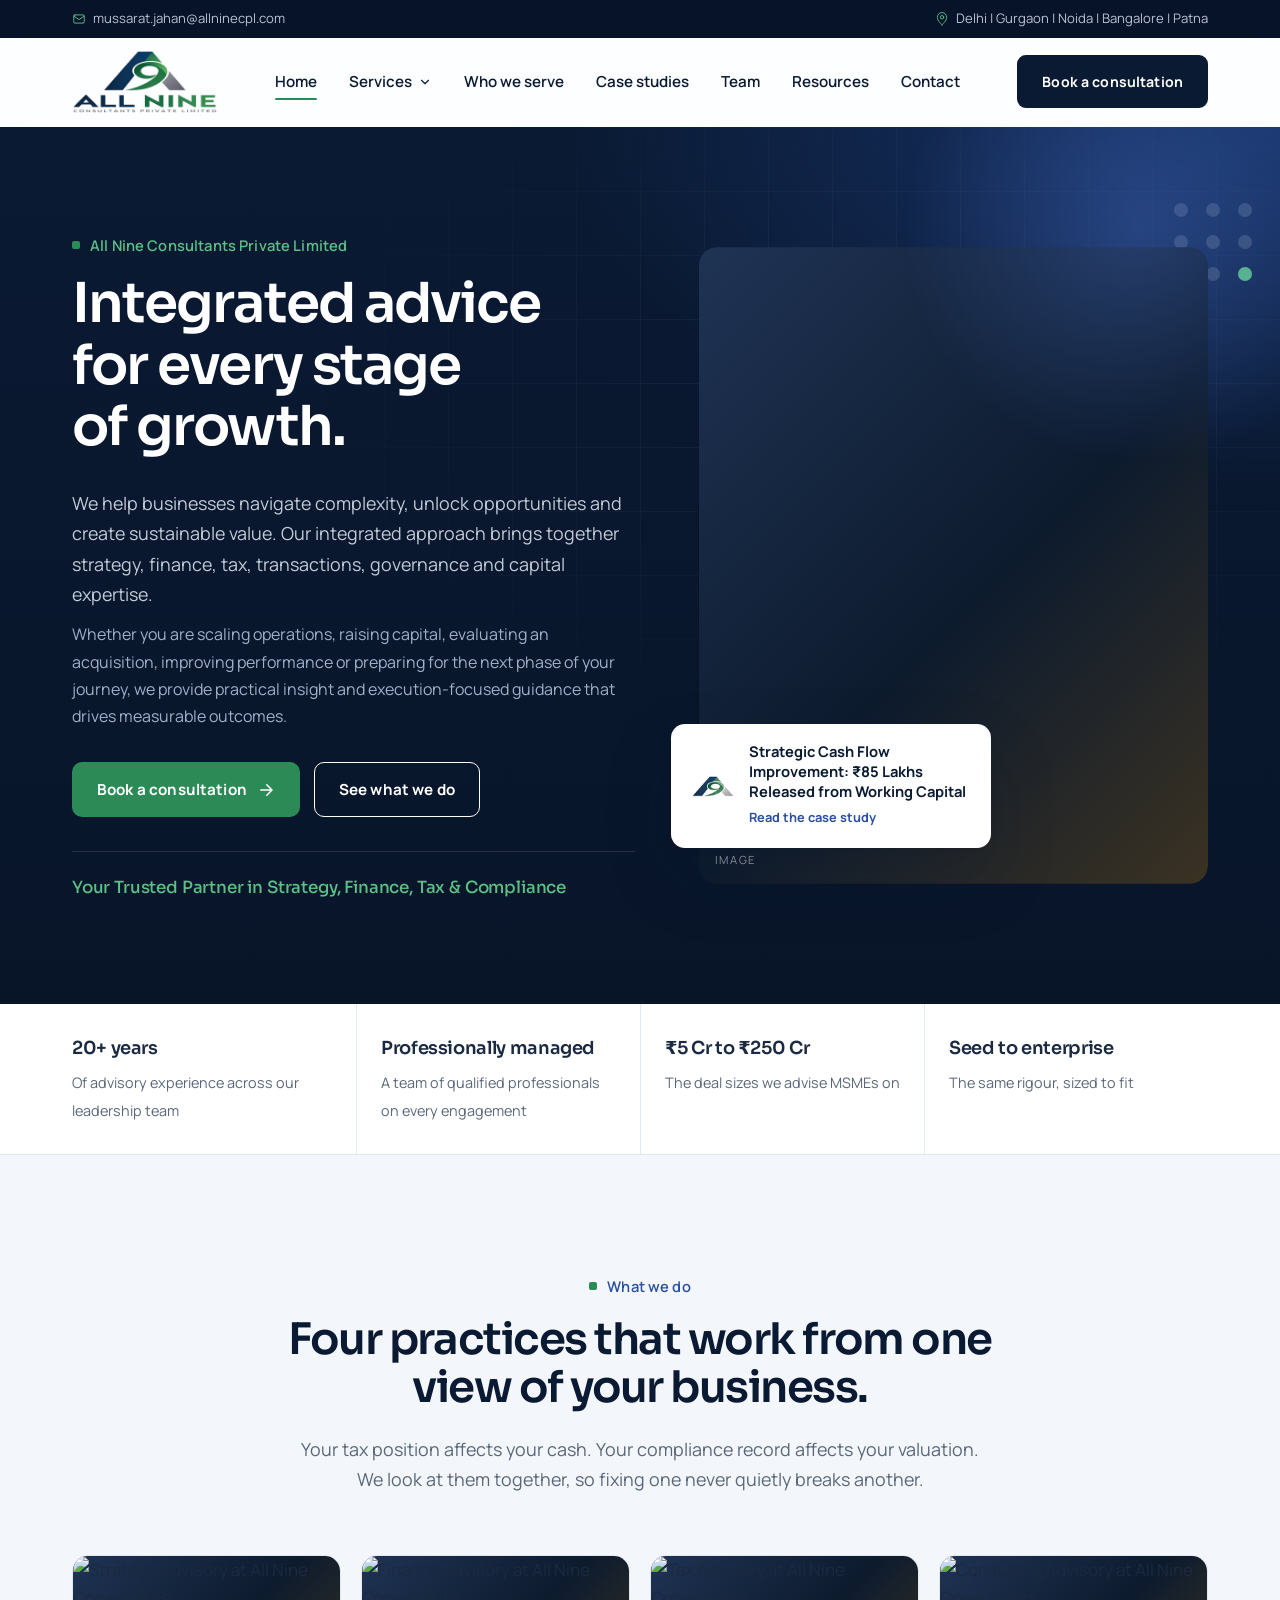
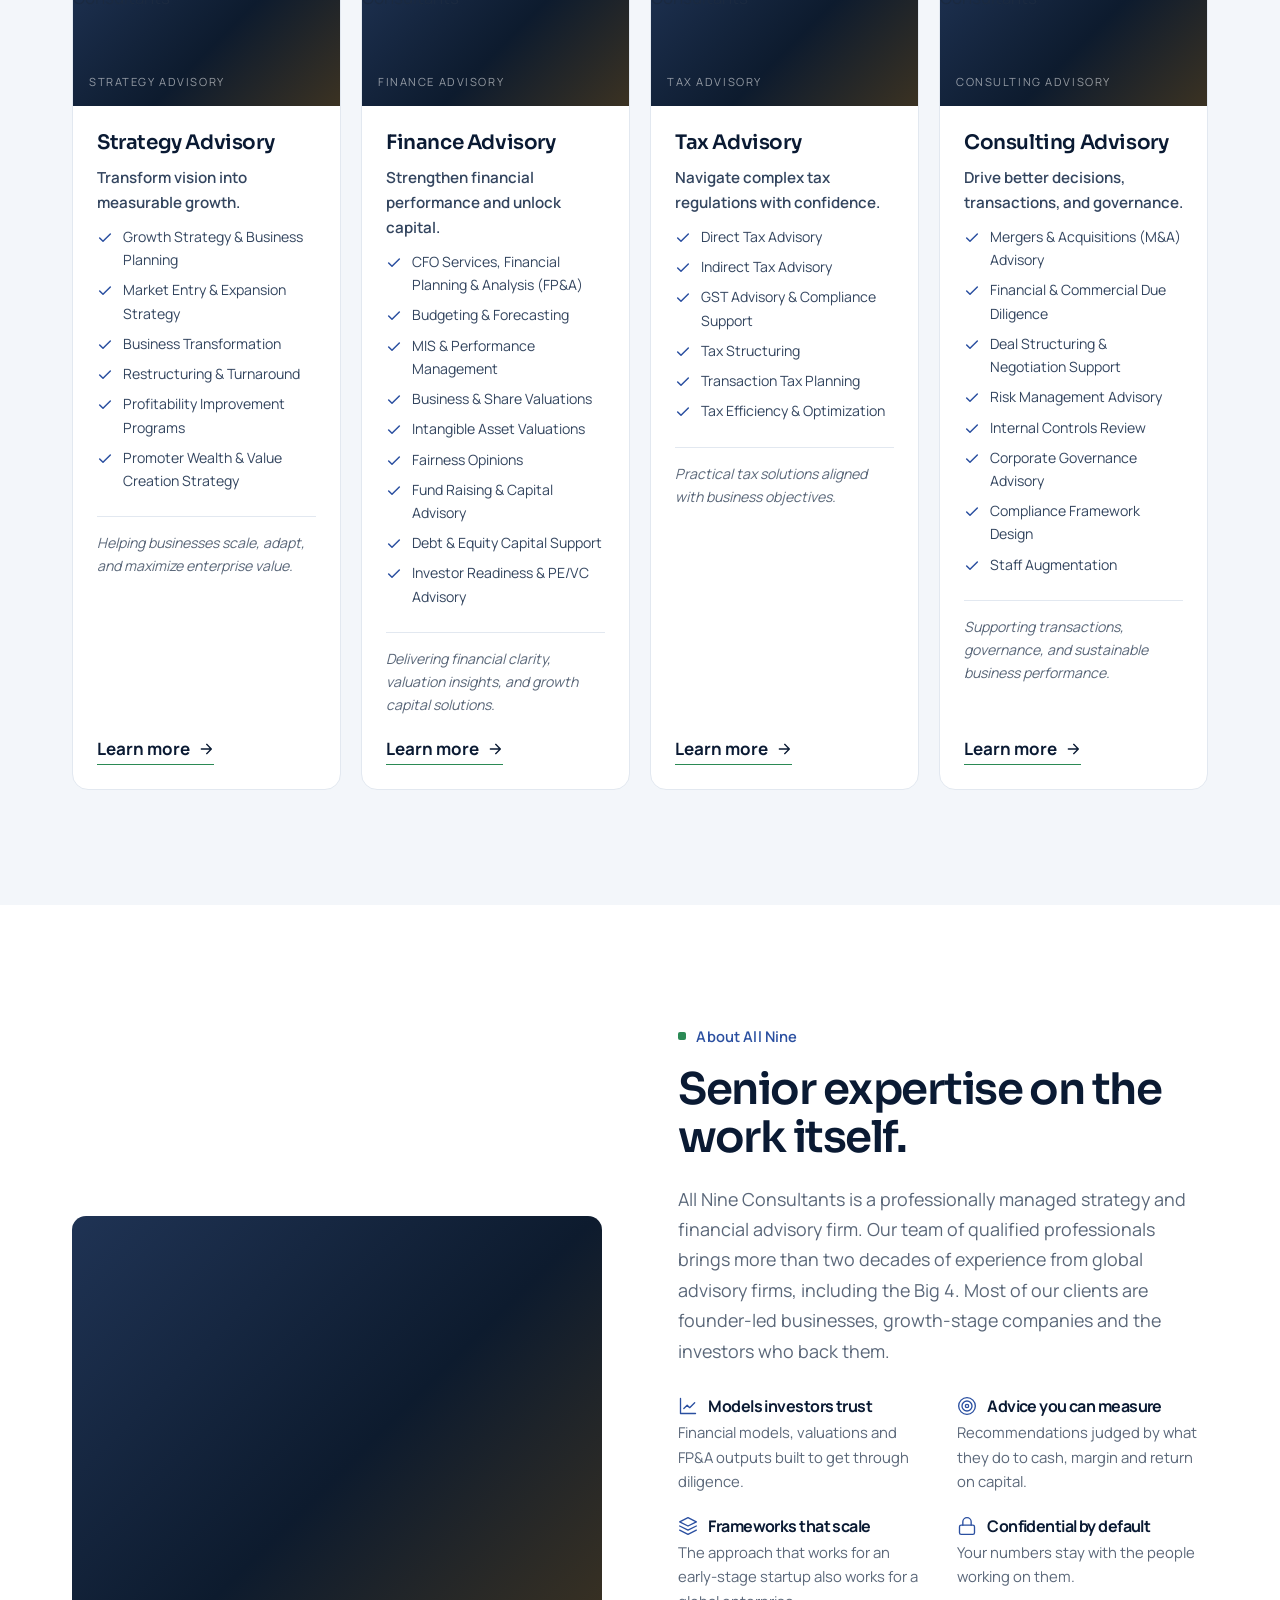
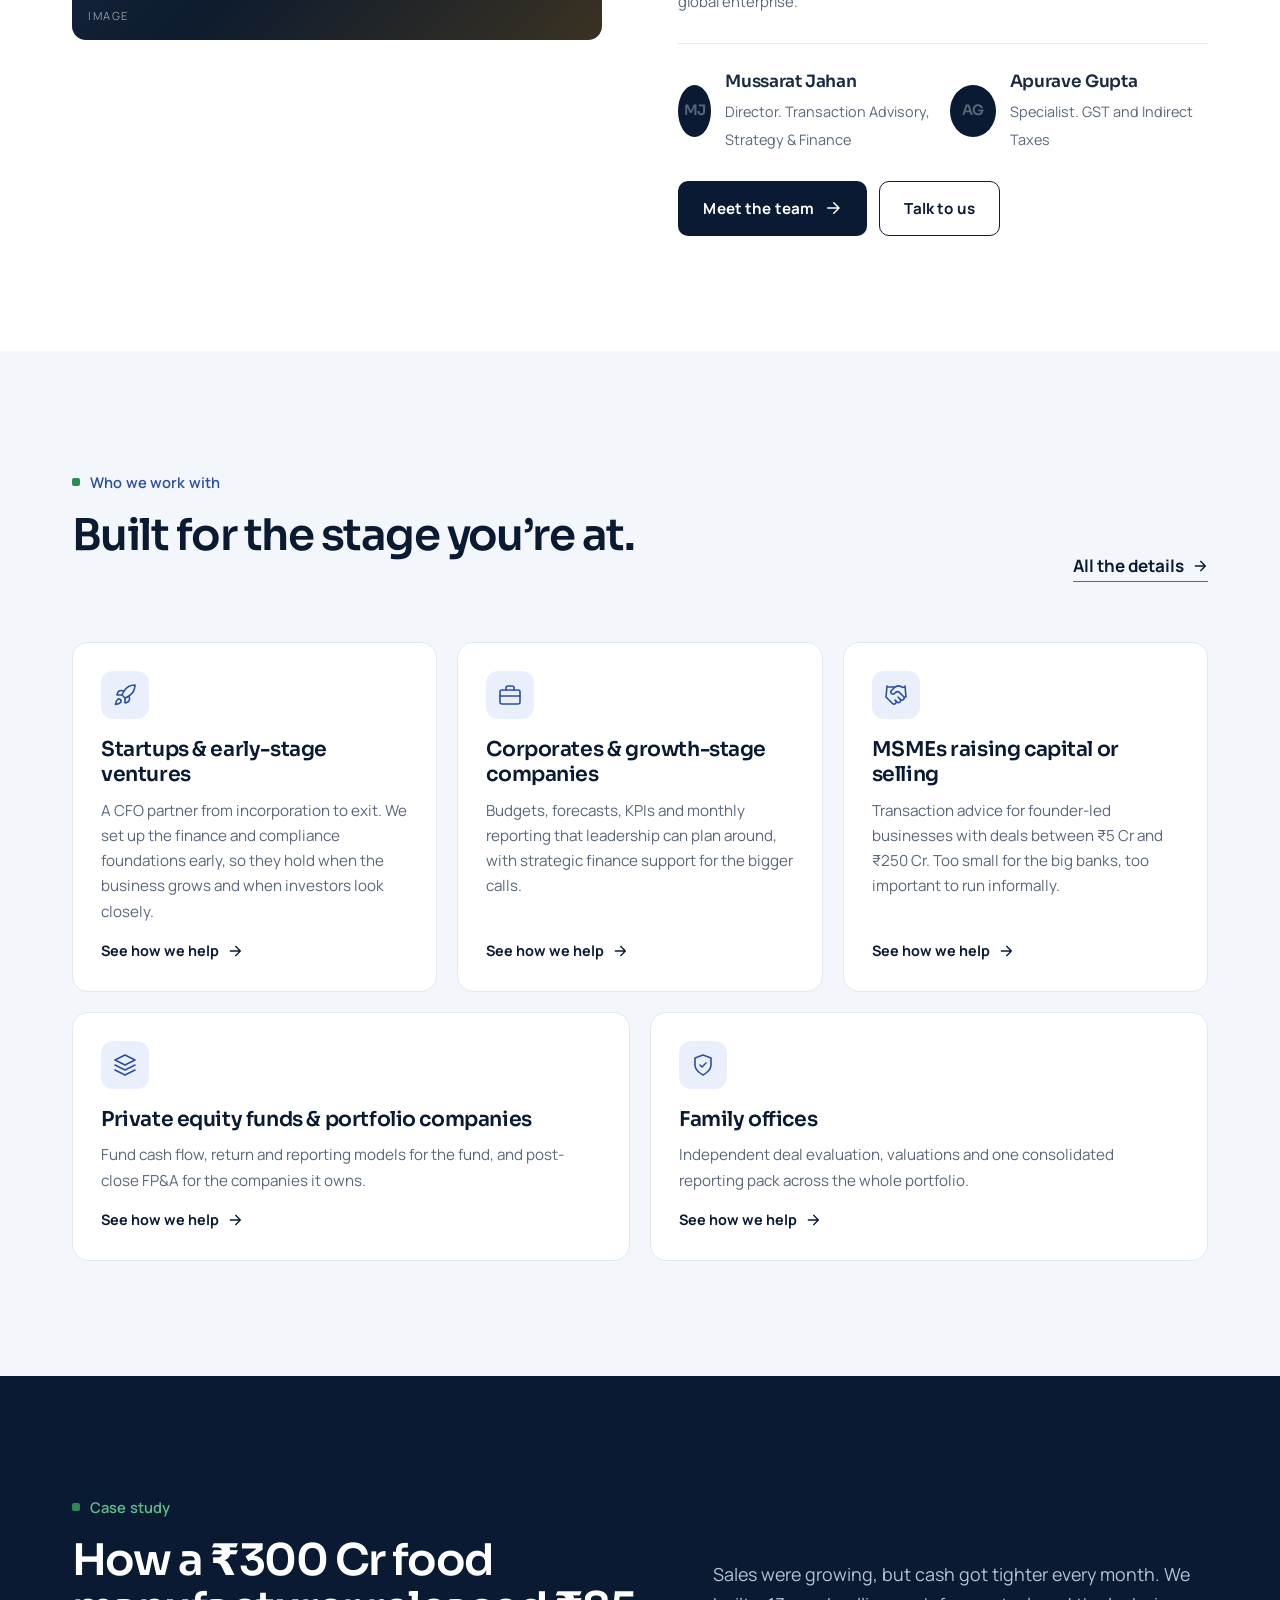
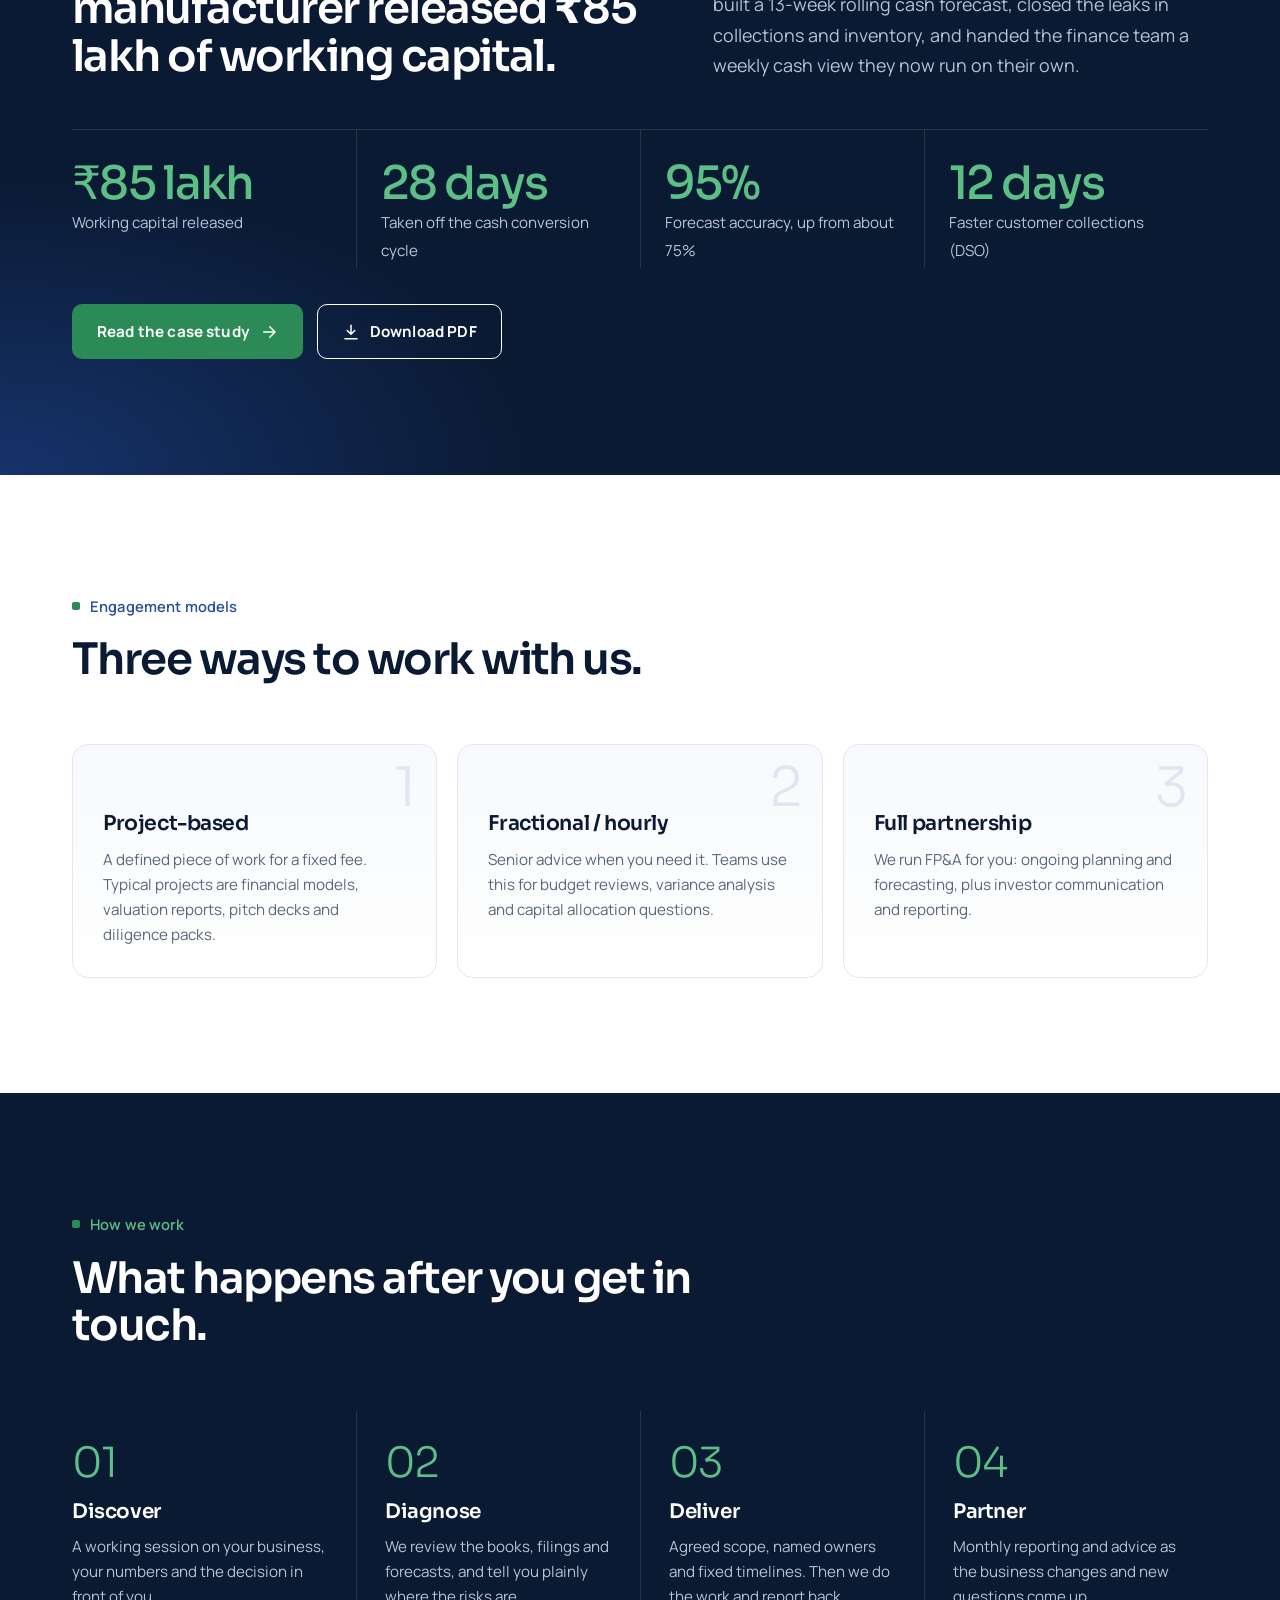
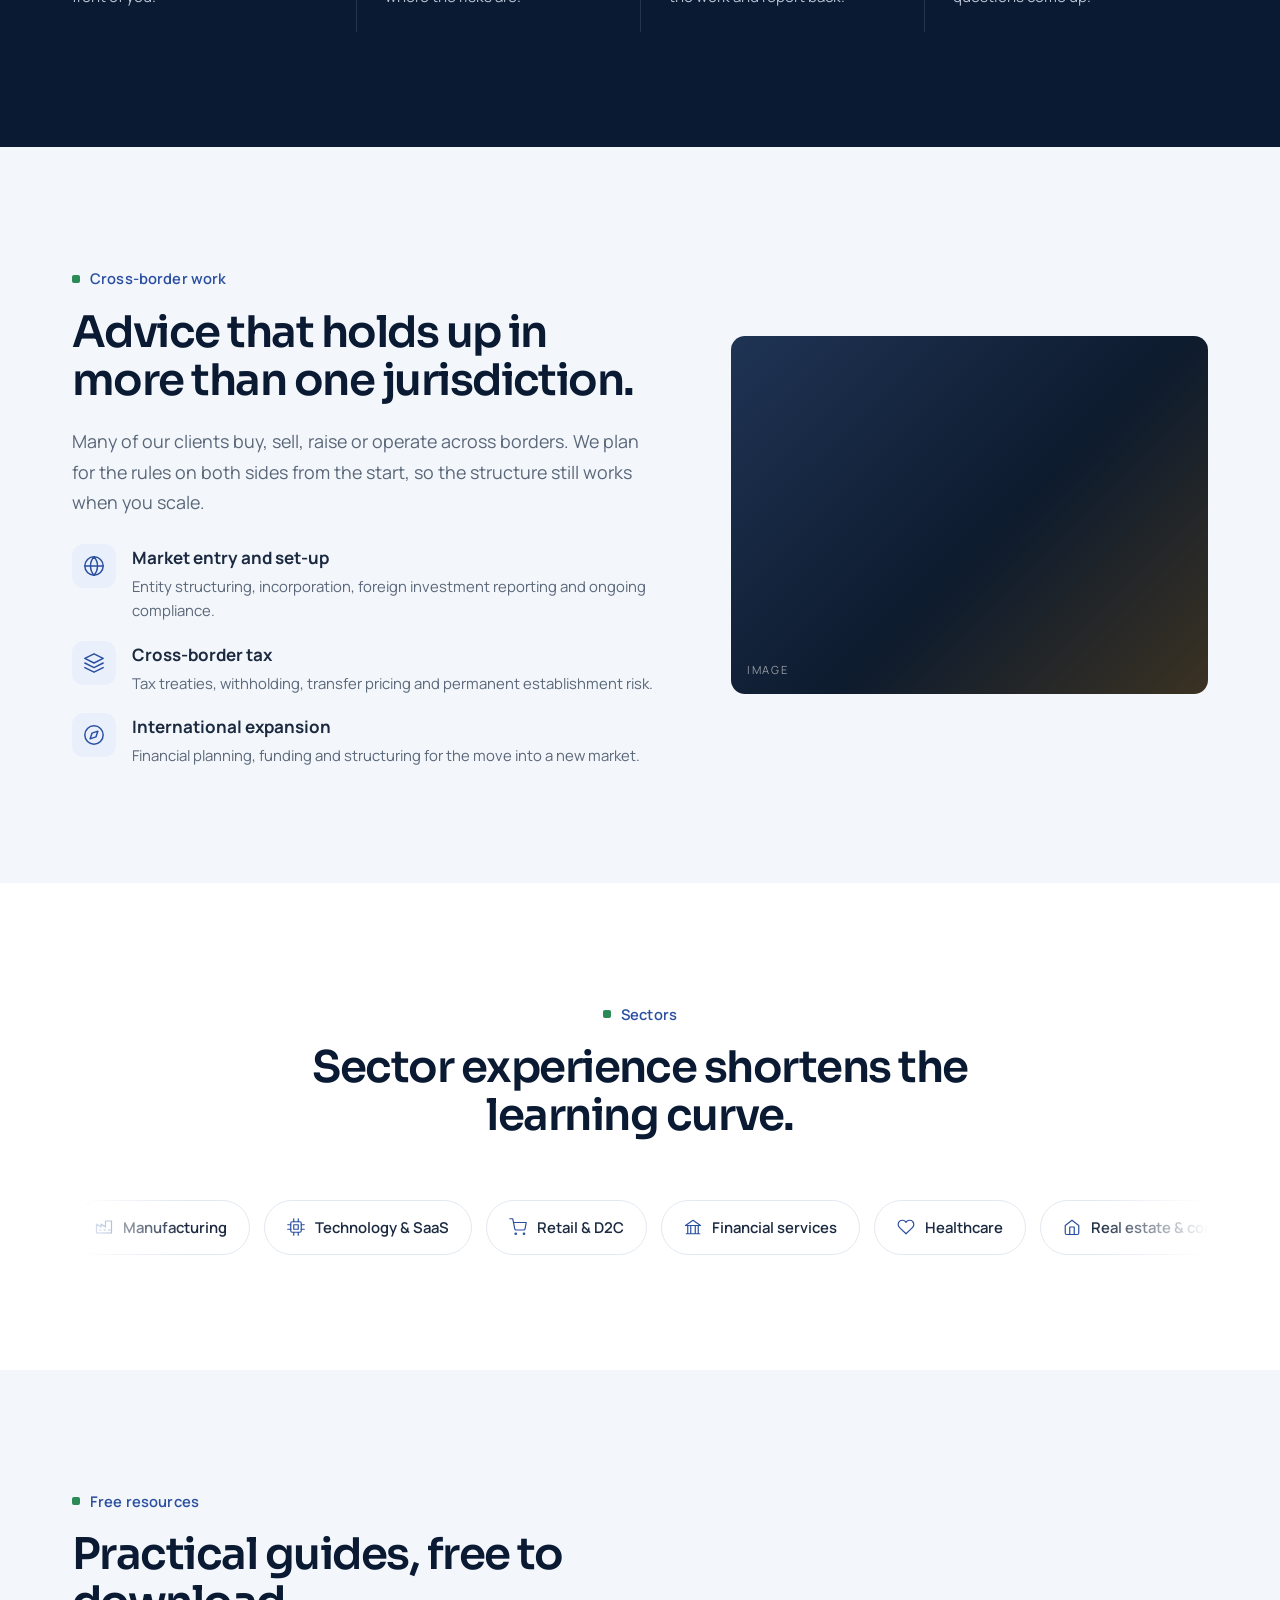
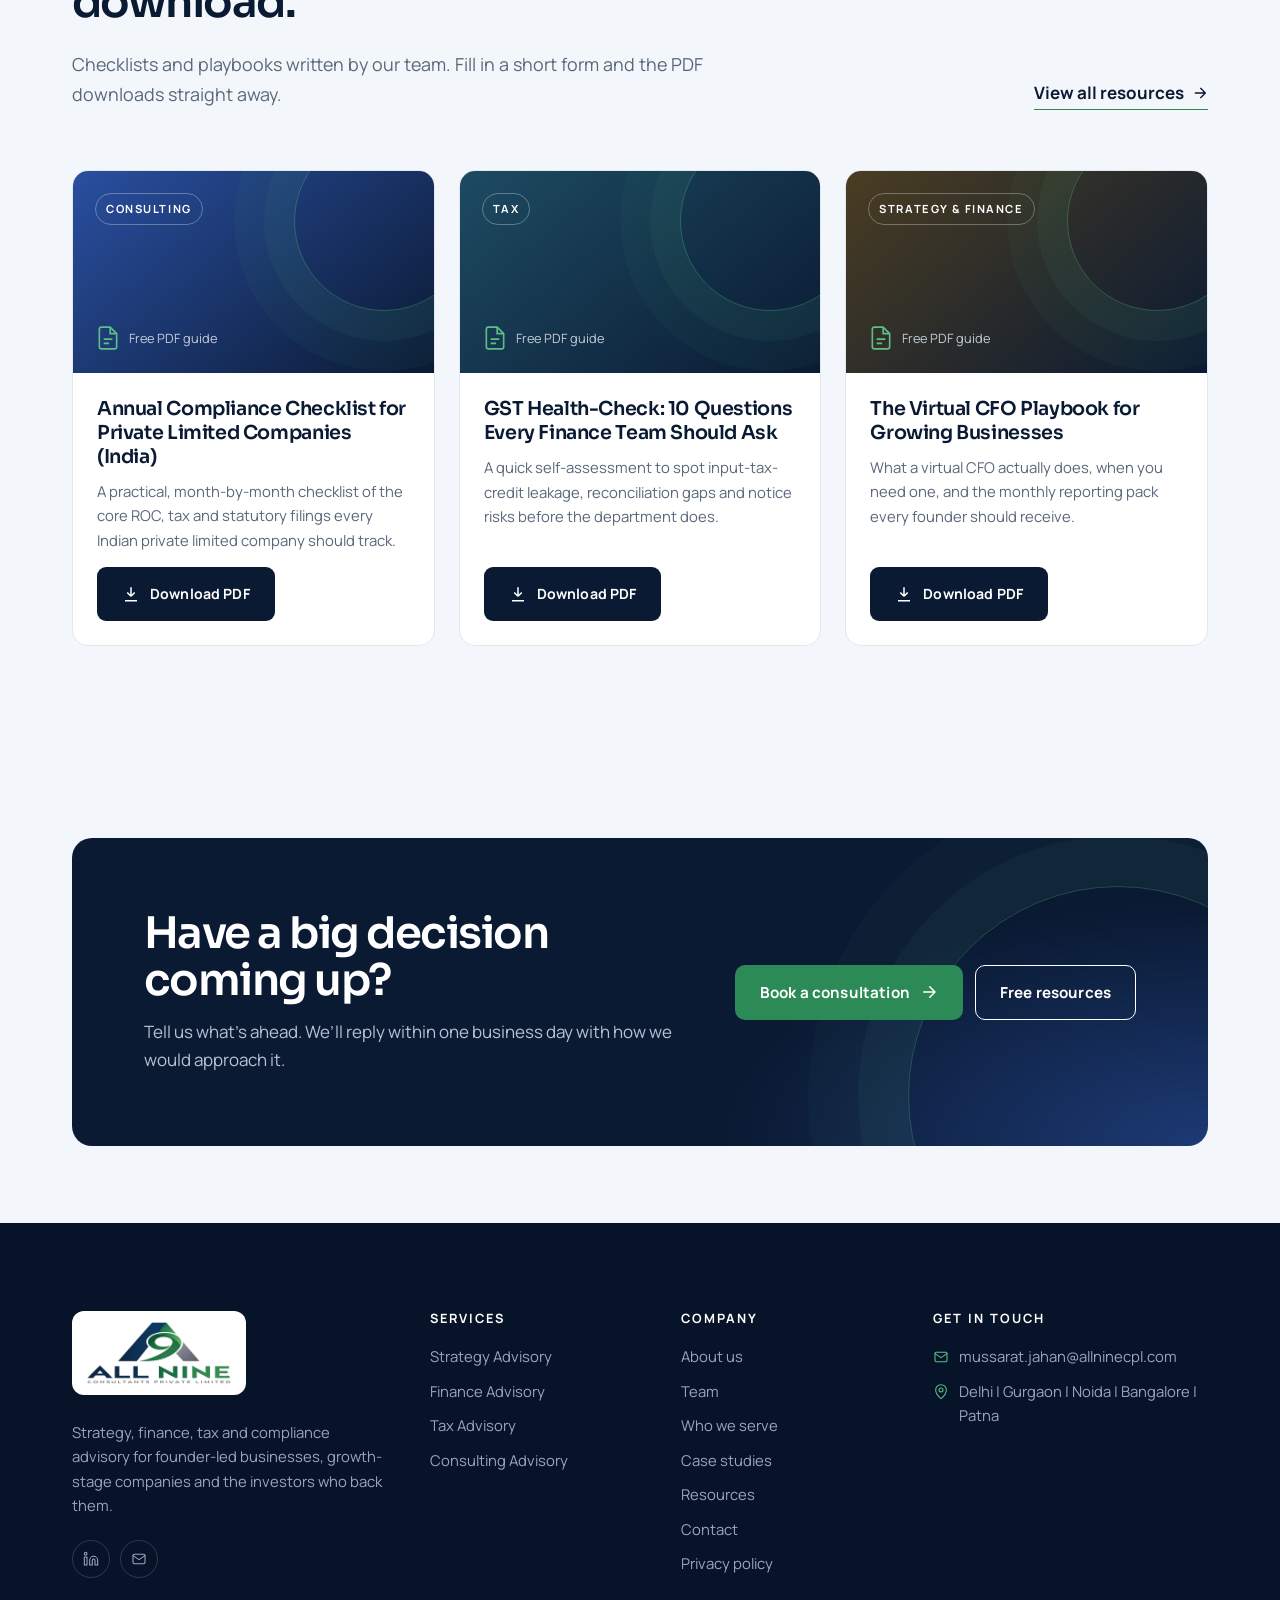
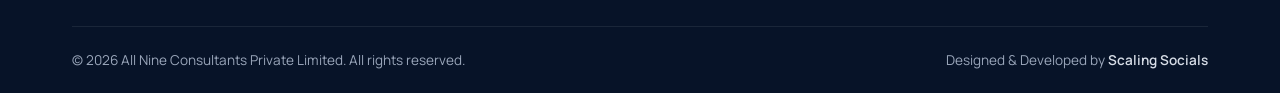
==== commit 620c0580: "All Nine Consultants rebrand: new logo, hero copy, four services with Strategy and Finance pages, Te" ====
--- a/index.html
+++ b/index.html
@@ -3,43 +3,44 @@
 <head>
 <meta charset="utf-8">
 <meta name="viewport" content="width=device-width, initial-scale=1">
-<title>All Nine Services | Strategy, Finance, Tax and Compliance Advisory</title>
-<meta name="description" content="Boutique strategy and financial advisory led by a Chartered Accountant and CFA (All levels): FP&A, valuations, transaction advisory, tax and compliance for startups, corporates, MSMEs and investors.">
-<meta property="og:title" content="All Nine Services | Strategy, Finance, Tax and Compliance Advisory">
-<meta property="og:description" content="Boutique strategy and financial advisory led by a Chartered Accountant and CFA (All levels): FP&A, valuations, transaction advisory, tax and compliance for startups, corporates, MSMEs and investors.">
+<title>All Nine Consultants | Strategy, Finance, Tax and Compliance Advisory</title>
+<meta name="description" content="All Nine Consultants Private Limited brings strategy, finance, tax, transactions, governance and capital expertise together to support businesses through every stage of growth.">
+<meta property="og:title" content="All Nine Consultants | Strategy, Finance, Tax and Compliance Advisory">
+<meta property="og:description" content="All Nine Consultants Private Limited brings strategy, finance, tax, transactions, governance and capital expertise together to support businesses through every stage of growth.">
 <meta property="og:type" content="website">
-<meta name="theme-color" content="#0d1b2e">
-<link rel="icon" href="assets/img/favicon.svg" type="image/svg+xml">
+<meta name="theme-color" content="#0a1a33">
+<link rel="icon" href="assets/img/favicon.png" type="image/png">
+<link rel="apple-touch-icon" href="assets/img/favicon.png">
 <link rel="preconnect" href="https://fonts.googleapis.com">
 <link rel="preconnect" href="https://fonts.gstatic.com" crossorigin>
 <link href="https://fonts.googleapis.com/css2?family=Sora:wght@300;400;500;600;700&family=Manrope:wght@400;500;600;700&display=swap" rel="stylesheet">
-<link rel="stylesheet" href="assets/css/style.css?v=5">
+<link rel="stylesheet" href="assets/css/style.css?v=6">
 </head>
 <body>
 <a class="skip-link" href="#main">Skip to content</a>
 <div class="topbar">
   <div class="container">
     <div class="topbar__links">
-      <a href="mailto:hello@allnineservices.com"><svg viewBox="0 0 24 24" fill="none" stroke="currentColor" stroke-width="1.6" stroke-linecap="round" stroke-linejoin="round" aria-hidden="true"><rect x="3" y="5" width="18" height="14" rx="2"/><path d="m3 7 9 6 9-6"/></svg> hello@allnineservices.com</a>
-      <a href="tel:+910000000000"><svg viewBox="0 0 24 24" fill="none" stroke="currentColor" stroke-width="1.6" stroke-linecap="round" stroke-linejoin="round" aria-hidden="true"><path d="M22 16.9v3a2 2 0 0 1-2.2 2 19.8 19.8 0 0 1-8.6-3.1 19.5 19.5 0 0 1-6-6A19.8 19.8 0 0 1 2.1 4.2 2 2 0 0 1 4.1 2h3a2 2 0 0 1 2 1.7c.1.9.4 1.8.7 2.7a2 2 0 0 1-.5 2.1L8 9.8a16 16 0 0 0 6 6l1.3-1.3a2 2 0 0 1 2.1-.4c.9.3 1.8.6 2.7.7a2 2 0 0 1 1.7 2z"/></svg> +91 00000 00000</a>
+      <a href="mailto:mussarat.jahan@allninecpl.com"><svg viewBox="0 0 24 24" fill="none" stroke="currentColor" stroke-width="1.6" stroke-linecap="round" stroke-linejoin="round" aria-hidden="true"><rect x="3" y="5" width="18" height="14" rx="2"/><path d="m3 7 9 6 9-6"/></svg> mussarat.jahan@allninecpl.com</a>
     </div>
     <div class="topbar__links topbar__right">
-      <a href="contact.html"><svg viewBox="0 0 24 24" fill="none" stroke="currentColor" stroke-width="1.6" stroke-linecap="round" stroke-linejoin="round" aria-hidden="true"><circle cx="12" cy="12" r="10"/><path d="M12 6v6l4 2"/></svg> Replies within one business day</a>
+      <span><svg viewBox="0 0 24 24" fill="none" stroke="currentColor" stroke-width="1.6" stroke-linecap="round" stroke-linejoin="round" aria-hidden="true"><path d="M12 22s-8-6.5-8-13a8 8 0 0 1 16 0c0 6.5-8 13-8 13z"/><circle cx="12" cy="9" r="3"/></svg> Delhi | Gurgaon | Noida | Bangalore | Patna</span>
     </div>
   </div>
 </div>
 <header class="site-header">
   <div class="container">
     <nav class="nav" aria-label="Main">
-      <a class="brand" href="index.html" aria-label="All Nine Services home" style="color:var(--ink)"><svg class="brand__mark" viewBox="0 0 44 44" aria-hidden="true"><g fill="currentColor"><circle cx="8" cy="8" r="4"/><circle cx="22" cy="8" r="4"/><circle cx="36" cy="8" r="4"/><circle cx="8" cy="22" r="4"/><circle cx="22" cy="22" r="4"/><circle cx="36" cy="22" r="4"/><circle cx="8" cy="36" r="4"/><circle cx="22" cy="36" r="4"/></g><circle cx="36" cy="36" r="5.5" fill="#c6a15b"/></svg><span class="brand__text"><span class="brand__name">All Nine</span><span class="brand__sub">Services</span></span></a>
+      <a class="brand brand--logo" href="index.html" aria-label="All Nine Consultants home"><img src="assets/img/logo.png" alt="All Nine Consultants Private Limited" width="640" height="280"></a>
       <ul class="nav__menu" id="nav-menu">
         <li><a class="nav__link" href="index.html" aria-current="page">Home</a></li>
         <li class="has-dropdown">
           <button class="nav__link" aria-expanded="false" aria-haspopup="true">Services <svg viewBox="0 0 24 24" fill="none" stroke="currentColor" stroke-width="2" stroke-linecap="round" stroke-linejoin="round" aria-hidden="true"><path d="m6 9 6 6 6-6"/></svg></button>
-          <ul class="dropdown"><li><a href="consulting.html"><span class="dropdown__icon"><svg viewBox="0 0 24 24" fill="none" stroke="currentColor" stroke-width="1.6" stroke-linecap="round" stroke-linejoin="round" aria-hidden="true"><rect x="2" y="7" width="20" height="14" rx="2"/><path d="M16 7V5a2 2 0 0 0-2-2h-4a2 2 0 0 0-2 2v2M2 13h20"/></svg></span><span><strong>Consulting</strong><small>Compliance, governance, risk & advisory</small></span></a></li><li><a href="tax.html"><span class="dropdown__icon"><svg viewBox="0 0 24 24" fill="none" stroke="currentColor" stroke-width="1.6" stroke-linecap="round" stroke-linejoin="round" aria-hidden="true"><path d="M4 2v20l3-2 3 2 3-2 3 2 3-2 1 .7V2l-1 .7-3-2-3 2-3-2-3 2-3-2z"/><path d="M8 8h8M8 12h8M8 16h5"/></svg></span><span><strong>Tax</strong><small>Direct tax, GST, international tax</small></span></a></li><li><a href="strategy-finance.html"><span class="dropdown__icon"><svg viewBox="0 0 24 24" fill="none" stroke="currentColor" stroke-width="1.6" stroke-linecap="round" stroke-linejoin="round" aria-hidden="true"><path d="M3 3v18h18"/><path d="m7 15 4-4 3 3 6-6"/></svg></span><span><strong>Strategy & Finance</strong><small>Virtual CFO, FP&A, valuation, fundraising</small></span></a></li></ul>
+          <ul class="dropdown"><li><a href="strategy.html"><span class="dropdown__icon"><svg viewBox="0 0 24 24" fill="none" stroke="currentColor" stroke-width="1.6" stroke-linecap="round" stroke-linejoin="round" aria-hidden="true"><circle cx="12" cy="12" r="10"/><path d="m16.2 7.8-2.1 6.3-6.3 2.1 2.1-6.3z"/></svg></span><span><strong>Strategy Advisory</strong><small>Growth strategy, transformation, turnaround</small></span></a></li><li><a href="finance.html"><span class="dropdown__icon"><svg viewBox="0 0 24 24" fill="none" stroke="currentColor" stroke-width="1.6" stroke-linecap="round" stroke-linejoin="round" aria-hidden="true"><path d="M3 3v18h18"/><path d="m7 15 4-4 3 3 6-6"/></svg></span><span><strong>Finance Advisory</strong><small>CFO services, valuations, capital raising</small></span></a></li><li><a href="tax.html"><span class="dropdown__icon"><svg viewBox="0 0 24 24" fill="none" stroke="currentColor" stroke-width="1.6" stroke-linecap="round" stroke-linejoin="round" aria-hidden="true"><path d="M4 2v20l3-2 3 2 3-2 3 2 3-2 1 .7V2l-1 .7-3-2-3 2-3-2-3 2-3-2z"/><path d="M8 8h8M8 12h8M8 16h5"/></svg></span><span><strong>Tax Advisory</strong><small>Direct tax, GST, tax structuring</small></span></a></li><li><a href="consulting.html"><span class="dropdown__icon"><svg viewBox="0 0 24 24" fill="none" stroke="currentColor" stroke-width="1.6" stroke-linecap="round" stroke-linejoin="round" aria-hidden="true"><rect x="2" y="7" width="20" height="14" rx="2"/><path d="M16 7V5a2 2 0 0 0-2-2h-4a2 2 0 0 0-2 2v2M2 13h20"/></svg></span><span><strong>Consulting Advisory</strong><small>M&amp;A, due diligence, governance</small></span></a></li></ul>
         </li>
         <li><a class="nav__link" href="who-we-serve.html">Who we serve</a></li>
         <li><a class="nav__link" href="case-studies.html">Case studies</a></li>
+        <li><a class="nav__link" href="team.html">Team</a></li>
         <li><a class="nav__link" href="resources.html">Resources</a></li>
         <li><a class="nav__link" href="contact.html">Contact</a></li>
         <li class="mobile-cta"><a class="btn btn--primary btn--block" href="contact.html">Book a consultation <svg viewBox="0 0 24 24" fill="none" stroke="currentColor" stroke-width="2" stroke-linecap="round" stroke-linejoin="round" aria-hidden="true"><path d="M5 12h14M13 5l7 7-7 7"/></svg></a></li>
@@ -56,25 +57,22 @@
 <section class="hero">
   <div class="container">
     <div class="hero__copy">
-      <span class="eyebrow hero-in" style="--d:.05s">Strategy, finance, tax and compliance advisory</span>
-      <h1 class="hero__title"><span class="line"><span>The finance partner</span></span><span class="line"><span>growing companies</span></span><span class="line"><span>call before</span></span><span class="line"><span>the big decisions.</span></span></h1>
-      <p class="lead hero-in" style="--d:.65s">We build the models, forecasts and reporting that founders, CFOs and investors rely on when real money is at stake. Every engagement is led by a Chartered Accountant and CFA (All levels) with more than 20 years in professional services, including the Big 4.</p>
+      <span class="eyebrow hero-in" style="--d:.05s">All Nine Consultants Private Limited</span>
+      <h1 class="hero__title"><span class="line"><span>Integrated advice</span></span><span class="line"><span>for every stage</span></span><span class="line"><span>of growth.</span></span></h1>
+      <p class="lead hero-in" style="--d:.6s">We help businesses navigate complexity, unlock opportunities and create sustainable value. Our integrated approach brings together strategy, finance, tax, transactions, governance and capital expertise.</p>
+      <p class="hero__sub hero-in" style="--d:.7s">Whether you are scaling operations, raising capital, evaluating an acquisition, improving performance or preparing for the next phase of your journey, we provide practical insight and execution-focused guidance that drives measurable outcomes.</p>
       <div class="hero__actions hero-in" style="--d:.8s">
         <a class="btn btn--primary" href="contact.html">Book a consultation <svg viewBox="0 0 24 24" fill="none" stroke="currentColor" stroke-width="2" stroke-linecap="round" stroke-linejoin="round" aria-hidden="true"><path d="M5 12h14M13 5l7 7-7 7"/></svg></a>
         <a class="btn btn--ghost" href="#services">See what we do</a>
       </div>
-      <ul class="hero__points hero-in" style="--d:.95s">
-        <li><svg viewBox="0 0 24 24" fill="none" stroke="currentColor" stroke-width="2.4" stroke-linecap="round" stroke-linejoin="round" aria-hidden="true"><path d="M20 6 9 17l-5-5"/></svg> Chartered Accountant</li>
-        <li><svg viewBox="0 0 24 24" fill="none" stroke="currentColor" stroke-width="2.4" stroke-linecap="round" stroke-linejoin="round" aria-hidden="true"><path d="M20 6 9 17l-5-5"/></svg> CFA (All levels)</li>
-        <li><svg viewBox="0 0 24 24" fill="none" stroke="currentColor" stroke-width="2.4" stroke-linecap="round" stroke-linejoin="round" aria-hidden="true"><path d="M20 6 9 17l-5-5"/></svg> Big 4 experience</li>
-      </ul>
+      <p class="hero__tagline hero-in" style="--d:.95s">Your Trusted Partner in Strategy, Finance, Tax &amp; Compliance</p>
     </div>
     <div class="hero__media">
       <div class="nine" aria-hidden="true"><span style="--i:0"></span><span style="--i:1"></span><span style="--i:2"></span><span style="--i:3"></span><span style="--i:4"></span><span style="--i:5"></span><span style="--i:6"></span><span style="--i:7"></span><span style="--i:8"></span></div>
       <div class="ph " data-label="Image"><img src="https://images.unsplash.com/photo-1449157291145-7efd050a4d0e?auto=format&fit=crop&w=1100&q=80" alt="Glass office towers"  referrerpolicy="no-referrer" onerror="this.style.display='none'"></div>
       <div class="hero__badge">
-        <svg class="dot-grid" viewBox="0 0 44 44" style="color:var(--ink)"><g fill="currentColor"><circle cx="8" cy="8" r="4"/><circle cx="22" cy="8" r="4"/><circle cx="36" cy="8" r="4"/><circle cx="8" cy="22" r="4"/><circle cx="22" cy="22" r="4"/><circle cx="36" cy="22" r="4"/><circle cx="8" cy="36" r="4"/><circle cx="22" cy="36" r="4"/></g><circle cx="36" cy="36" r="5.5" fill="#c6a15b"/></svg>
-        <div><strong>₹85 lakh of working capital released</strong><small>for a ₹300 Cr manufacturer. <a href="case-studies.html" style="color:var(--sapphire);font-weight:700">Read the case</a></small></div>
+        <img class="hero__badge-mark" src="assets/img/favicon-64.png" alt="" width="44" height="44">
+        <div><strong>Strategic Cash Flow Improvement: ₹85 Lakhs Released from Working Capital</strong><small><a href="case-studies.html">Read the case study</a></small></div>
       </div>
     </div>
   </div>
@@ -82,8 +80,8 @@
 
 <section class="strip">
   <div class="container">
-    <div class="strip__item"><strong>20+ years</strong><span>In professional services, including the Big 4</span></div>
-    <div class="strip__item"><strong>CA, CFA (All levels)</strong><span>The qualifications behind every engagement</span></div>
+    <div class="strip__item"><strong>20+ years</strong><span>Of advisory experience across our leadership team</span></div>
+    <div class="strip__item"><strong>Professionally managed</strong><span>A team of qualified professionals on every engagement</span></div>
     <div class="strip__item"><strong>₹5 Cr to ₹250 Cr</strong><span>The deal sizes we advise MSMEs on</span></div>
     <div class="strip__item"><strong>Seed to enterprise</strong><span>The same rigour, sized to fit</span></div>
   </div>
@@ -93,32 +91,44 @@
   <div class="container">
     <div class="section-head section-head--center reveal">
       <span class="eyebrow">What we do</span>
-      <h2>Three practices that work from one view of your business.</h2>
+      <h2>Four practices that work from one view of your business.</h2>
       <p class="lead" style="margin:0 auto">Your tax position affects your cash. Your compliance record affects your valuation. We look at them together, so fixing one never quietly breaks another.</p>
     </div>
-    <div class="services-grid"><article class="service-card reveal">
-      <div class="ph " data-label="Consulting"><img src="https://images.unsplash.com/photo-1541354329998-f4d9a9f9297f?auto=format&fit=crop&w=1400&q=80" alt="Consulting advisory" loading="lazy" referrerpolicy="no-referrer" onerror="this.style.display='none'"></div>
+    <div class="services-grid services-grid--4"><article class="service-card reveal">
+      <div class="ph " data-label="Strategy Advisory"><img src="https://images.unsplash.com/photo-1486406146926-c627a92ad1ab?auto=format&fit=crop&w=1400&q=80" alt="Strategy Advisory at All Nine Consultants" loading="lazy" referrerpolicy="no-referrer"></div>
       <div class="service-card__body">
-        <h3>Consulting</h3>
-        <p style="color:var(--muted);font-size:.95rem">Compliance, governance and CFO support from the day you incorporate to the day after you raise. Clean records now mean a faster diligence later.</p>
-        <ul><li><svg viewBox="0 0 24 24" fill="none" stroke="currentColor" stroke-width="2.2" stroke-linecap="round" stroke-linejoin="round" aria-hidden="true"><path d="M20 6 9 17l-5-5"/></svg><span>CFO services for startups</span></li><li><svg viewBox="0 0 24 24" fill="none" stroke="currentColor" stroke-width="2.2" stroke-linecap="round" stroke-linejoin="round" aria-hidden="true"><path d="M20 6 9 17l-5-5"/></svg><span>Corporate and secretarial compliance</span></li><li><svg viewBox="0 0 24 24" fill="none" stroke="currentColor" stroke-width="2.2" stroke-linecap="round" stroke-linejoin="round" aria-hidden="true"><path d="M20 6 9 17l-5-5"/></svg><span>Regulatory and licensing</span></li><li><svg viewBox="0 0 24 24" fill="none" stroke="currentColor" stroke-width="2.2" stroke-linecap="round" stroke-linejoin="round" aria-hidden="true"><path d="M20 6 9 17l-5-5"/></svg><span>Internal audit and due diligence</span></li></ul>
-        <a class="link-arrow" href="consulting.html">Explore Consulting <svg viewBox="0 0 24 24" fill="none" stroke="currentColor" stroke-width="2" stroke-linecap="round" stroke-linejoin="round" aria-hidden="true"><path d="M5 12h14M13 5l7 7-7 7"/></svg></a>
+        <h3>Strategy Advisory</h3>
+        <p class="service-card__tag">Transform vision into measurable growth.</p>
+        <ul><li><svg viewBox="0 0 24 24" fill="none" stroke="currentColor" stroke-width="2.2" stroke-linecap="round" stroke-linejoin="round" aria-hidden="true"><path d="M20 6 9 17l-5-5"/></svg><span>Growth Strategy &amp; Business Planning</span></li><li><svg viewBox="0 0 24 24" fill="none" stroke="currentColor" stroke-width="2.2" stroke-linecap="round" stroke-linejoin="round" aria-hidden="true"><path d="M20 6 9 17l-5-5"/></svg><span>Market Entry &amp; Expansion Strategy</span></li><li><svg viewBox="0 0 24 24" fill="none" stroke="currentColor" stroke-width="2.2" stroke-linecap="round" stroke-linejoin="round" aria-hidden="true"><path d="M20 6 9 17l-5-5"/></svg><span>Business Transformation</span></li><li><svg viewBox="0 0 24 24" fill="none" stroke="currentColor" stroke-width="2.2" stroke-linecap="round" stroke-linejoin="round" aria-hidden="true"><path d="M20 6 9 17l-5-5"/></svg><span>Restructuring &amp; Turnaround</span></li><li><svg viewBox="0 0 24 24" fill="none" stroke="currentColor" stroke-width="2.2" stroke-linecap="round" stroke-linejoin="round" aria-hidden="true"><path d="M20 6 9 17l-5-5"/></svg><span>Profitability Improvement Programs</span></li><li><svg viewBox="0 0 24 24" fill="none" stroke="currentColor" stroke-width="2.2" stroke-linecap="round" stroke-linejoin="round" aria-hidden="true"><path d="M20 6 9 17l-5-5"/></svg><span>Promoter Wealth &amp; Value Creation Strategy</span></li></ul>
+        <p class="service-card__close">Helping businesses scale, adapt, and maximize enterprise value.</p>
+        <a class="link-arrow" href="strategy.html">Learn more <svg viewBox="0 0 24 24" fill="none" stroke="currentColor" stroke-width="2" stroke-linecap="round" stroke-linejoin="round" aria-hidden="true"><path d="M5 12h14M13 5l7 7-7 7"/></svg></a>
       </div>
     </article><article class="service-card reveal">
-      <div class="ph " data-label="Tax"><img src="https://images.unsplash.com/photo-1543286386-713bdd548da4?auto=format&fit=crop&w=1400&q=80" alt="Tax advisory" loading="lazy" referrerpolicy="no-referrer" onerror="this.style.display='none'"></div>
+      <div class="ph " data-label="Finance Advisory"><img src="https://images.unsplash.com/photo-1551288049-bebda4e38f71?auto=format&fit=crop&w=1400&q=80" alt="Finance Advisory at All Nine Consultants" loading="lazy" referrerpolicy="no-referrer"></div>
       <div class="service-card__body">
-        <h3>Tax</h3>
-        <p style="color:var(--muted);font-size:.95rem">Direct tax, GST and international tax. Returns filed on time, credits claimed in full, and positions documented well enough to stand up in an assessment.</p>
-        <ul><li><svg viewBox="0 0 24 24" fill="none" stroke="currentColor" stroke-width="2.2" stroke-linecap="round" stroke-linejoin="round" aria-hidden="true"><path d="M20 6 9 17l-5-5"/></svg><span>Corporate and direct tax</span></li><li><svg viewBox="0 0 24 24" fill="none" stroke="currentColor" stroke-width="2.2" stroke-linecap="round" stroke-linejoin="round" aria-hidden="true"><path d="M20 6 9 17l-5-5"/></svg><span>GST compliance and advisory</span></li><li><svg viewBox="0 0 24 24" fill="none" stroke="currentColor" stroke-width="2.2" stroke-linecap="round" stroke-linejoin="round" aria-hidden="true"><path d="M20 6 9 17l-5-5"/></svg><span>International tax and transfer pricing</span></li><li><svg viewBox="0 0 24 24" fill="none" stroke="currentColor" stroke-width="2.2" stroke-linecap="round" stroke-linejoin="round" aria-hidden="true"><path d="M20 6 9 17l-5-5"/></svg><span>Assessments and litigation support</span></li></ul>
-        <a class="link-arrow" href="tax.html">Explore Tax <svg viewBox="0 0 24 24" fill="none" stroke="currentColor" stroke-width="2" stroke-linecap="round" stroke-linejoin="round" aria-hidden="true"><path d="M5 12h14M13 5l7 7-7 7"/></svg></a>
+        <h3>Finance Advisory</h3>
+        <p class="service-card__tag">Strengthen financial performance and unlock capital.</p>
+        <ul><li><svg viewBox="0 0 24 24" fill="none" stroke="currentColor" stroke-width="2.2" stroke-linecap="round" stroke-linejoin="round" aria-hidden="true"><path d="M20 6 9 17l-5-5"/></svg><span>CFO Services, Financial Planning &amp; Analysis (FP&amp;A)</span></li><li><svg viewBox="0 0 24 24" fill="none" stroke="currentColor" stroke-width="2.2" stroke-linecap="round" stroke-linejoin="round" aria-hidden="true"><path d="M20 6 9 17l-5-5"/></svg><span>Budgeting &amp; Forecasting</span></li><li><svg viewBox="0 0 24 24" fill="none" stroke="currentColor" stroke-width="2.2" stroke-linecap="round" stroke-linejoin="round" aria-hidden="true"><path d="M20 6 9 17l-5-5"/></svg><span>MIS &amp; Performance Management</span></li><li><svg viewBox="0 0 24 24" fill="none" stroke="currentColor" stroke-width="2.2" stroke-linecap="round" stroke-linejoin="round" aria-hidden="true"><path d="M20 6 9 17l-5-5"/></svg><span>Business &amp; Share Valuations</span></li><li><svg viewBox="0 0 24 24" fill="none" stroke="currentColor" stroke-width="2.2" stroke-linecap="round" stroke-linejoin="round" aria-hidden="true"><path d="M20 6 9 17l-5-5"/></svg><span>Intangible Asset Valuations</span></li><li><svg viewBox="0 0 24 24" fill="none" stroke="currentColor" stroke-width="2.2" stroke-linecap="round" stroke-linejoin="round" aria-hidden="true"><path d="M20 6 9 17l-5-5"/></svg><span>Fairness Opinions</span></li><li><svg viewBox="0 0 24 24" fill="none" stroke="currentColor" stroke-width="2.2" stroke-linecap="round" stroke-linejoin="round" aria-hidden="true"><path d="M20 6 9 17l-5-5"/></svg><span>Fund Raising &amp; Capital Advisory</span></li><li><svg viewBox="0 0 24 24" fill="none" stroke="currentColor" stroke-width="2.2" stroke-linecap="round" stroke-linejoin="round" aria-hidden="true"><path d="M20 6 9 17l-5-5"/></svg><span>Debt &amp; Equity Capital Support</span></li><li><svg viewBox="0 0 24 24" fill="none" stroke="currentColor" stroke-width="2.2" stroke-linecap="round" stroke-linejoin="round" aria-hidden="true"><path d="M20 6 9 17l-5-5"/></svg><span>Investor Readiness &amp; PE/VC Advisory</span></li></ul>
+        <p class="service-card__close">Delivering financial clarity, valuation insights, and growth capital solutions.</p>
+        <a class="link-arrow" href="finance.html">Learn more <svg viewBox="0 0 24 24" fill="none" stroke="currentColor" stroke-width="2" stroke-linecap="round" stroke-linejoin="round" aria-hidden="true"><path d="M5 12h14M13 5l7 7-7 7"/></svg></a>
       </div>
     </article><article class="service-card reveal">
-      <div class="ph " data-label="Strategy &amp; Finance"><img src="https://images.unsplash.com/photo-1551288049-bebda4e38f71?auto=format&fit=crop&w=1400&q=80" alt="Strategy and Finance advisory" loading="lazy" referrerpolicy="no-referrer" onerror="this.style.display='none'"></div>
+      <div class="ph " data-label="Tax Advisory"><img src="https://images.unsplash.com/photo-1543286386-713bdd548da4?auto=format&fit=crop&w=1400&q=80" alt="Tax Advisory at All Nine Consultants" loading="lazy" referrerpolicy="no-referrer"></div>
       <div class="service-card__body">
-        <h3>Strategy &amp; Finance</h3>
-        <p style="color:var(--muted);font-size:.95rem">Financial models, valuations, FP&amp;A and deal support, built to the standard investors and lenders expect to see.</p>
-        <ul><li><svg viewBox="0 0 24 24" fill="none" stroke="currentColor" stroke-width="2.2" stroke-linecap="round" stroke-linejoin="round" aria-hidden="true"><path d="M20 6 9 17l-5-5"/></svg><span>FP&amp;A and virtual CFO</span></li><li><svg viewBox="0 0 24 24" fill="none" stroke="currentColor" stroke-width="2.2" stroke-linecap="round" stroke-linejoin="round" aria-hidden="true"><path d="M20 6 9 17l-5-5"/></svg><span>Valuations: DCF, LBO and comparables</span></li><li><svg viewBox="0 0 24 24" fill="none" stroke="currentColor" stroke-width="2.2" stroke-linecap="round" stroke-linejoin="round" aria-hidden="true"><path d="M20 6 9 17l-5-5"/></svg><span>M&amp;A and transaction advisory</span></li><li><svg viewBox="0 0 24 24" fill="none" stroke="currentColor" stroke-width="2.2" stroke-linecap="round" stroke-linejoin="round" aria-hidden="true"><path d="M20 6 9 17l-5-5"/></svg><span>Capital raising and exit readiness</span></li></ul>
-        <a class="link-arrow" href="strategy-finance.html">Explore Strategy &amp; Finance <svg viewBox="0 0 24 24" fill="none" stroke="currentColor" stroke-width="2" stroke-linecap="round" stroke-linejoin="round" aria-hidden="true"><path d="M5 12h14M13 5l7 7-7 7"/></svg></a>
+        <h3>Tax Advisory</h3>
+        <p class="service-card__tag">Navigate complex tax regulations with confidence.</p>
+        <ul><li><svg viewBox="0 0 24 24" fill="none" stroke="currentColor" stroke-width="2.2" stroke-linecap="round" stroke-linejoin="round" aria-hidden="true"><path d="M20 6 9 17l-5-5"/></svg><span>Direct Tax Advisory</span></li><li><svg viewBox="0 0 24 24" fill="none" stroke="currentColor" stroke-width="2.2" stroke-linecap="round" stroke-linejoin="round" aria-hidden="true"><path d="M20 6 9 17l-5-5"/></svg><span>Indirect Tax Advisory</span></li><li><svg viewBox="0 0 24 24" fill="none" stroke="currentColor" stroke-width="2.2" stroke-linecap="round" stroke-linejoin="round" aria-hidden="true"><path d="M20 6 9 17l-5-5"/></svg><span>GST Advisory &amp; Compliance Support</span></li><li><svg viewBox="0 0 24 24" fill="none" stroke="currentColor" stroke-width="2.2" stroke-linecap="round" stroke-linejoin="round" aria-hidden="true"><path d="M20 6 9 17l-5-5"/></svg><span>Tax Structuring</span></li><li><svg viewBox="0 0 24 24" fill="none" stroke="currentColor" stroke-width="2.2" stroke-linecap="round" stroke-linejoin="round" aria-hidden="true"><path d="M20 6 9 17l-5-5"/></svg><span>Transaction Tax Planning</span></li><li><svg viewBox="0 0 24 24" fill="none" stroke="currentColor" stroke-width="2.2" stroke-linecap="round" stroke-linejoin="round" aria-hidden="true"><path d="M20 6 9 17l-5-5"/></svg><span>Tax Efficiency &amp; Optimization</span></li></ul>
+        <p class="service-card__close">Practical tax solutions aligned with business objectives.</p>
+        <a class="link-arrow" href="tax.html">Learn more <svg viewBox="0 0 24 24" fill="none" stroke="currentColor" stroke-width="2" stroke-linecap="round" stroke-linejoin="round" aria-hidden="true"><path d="M5 12h14M13 5l7 7-7 7"/></svg></a>
+      </div>
+    </article><article class="service-card reveal">
+      <div class="ph " data-label="Consulting Advisory"><img src="https://images.unsplash.com/photo-1541354329998-f4d9a9f9297f?auto=format&fit=crop&w=1400&q=80" alt="Consulting Advisory at All Nine Consultants" loading="lazy" referrerpolicy="no-referrer"></div>
+      <div class="service-card__body">
+        <h3>Consulting Advisory</h3>
+        <p class="service-card__tag">Drive better decisions, transactions, and governance.</p>
+        <ul><li><svg viewBox="0 0 24 24" fill="none" stroke="currentColor" stroke-width="2.2" stroke-linecap="round" stroke-linejoin="round" aria-hidden="true"><path d="M20 6 9 17l-5-5"/></svg><span>Mergers &amp; Acquisitions (M&amp;A) Advisory</span></li><li><svg viewBox="0 0 24 24" fill="none" stroke="currentColor" stroke-width="2.2" stroke-linecap="round" stroke-linejoin="round" aria-hidden="true"><path d="M20 6 9 17l-5-5"/></svg><span>Financial &amp; Commercial Due Diligence</span></li><li><svg viewBox="0 0 24 24" fill="none" stroke="currentColor" stroke-width="2.2" stroke-linecap="round" stroke-linejoin="round" aria-hidden="true"><path d="M20 6 9 17l-5-5"/></svg><span>Deal Structuring &amp; Negotiation Support</span></li><li><svg viewBox="0 0 24 24" fill="none" stroke="currentColor" stroke-width="2.2" stroke-linecap="round" stroke-linejoin="round" aria-hidden="true"><path d="M20 6 9 17l-5-5"/></svg><span>Risk Management Advisory</span></li><li><svg viewBox="0 0 24 24" fill="none" stroke="currentColor" stroke-width="2.2" stroke-linecap="round" stroke-linejoin="round" aria-hidden="true"><path d="M20 6 9 17l-5-5"/></svg><span>Internal Controls Review</span></li><li><svg viewBox="0 0 24 24" fill="none" stroke="currentColor" stroke-width="2.2" stroke-linecap="round" stroke-linejoin="round" aria-hidden="true"><path d="M20 6 9 17l-5-5"/></svg><span>Corporate Governance Advisory</span></li><li><svg viewBox="0 0 24 24" fill="none" stroke="currentColor" stroke-width="2.2" stroke-linecap="round" stroke-linejoin="round" aria-hidden="true"><path d="M20 6 9 17l-5-5"/></svg><span>Compliance Framework Design</span></li><li><svg viewBox="0 0 24 24" fill="none" stroke="currentColor" stroke-width="2.2" stroke-linecap="round" stroke-linejoin="round" aria-hidden="true"><path d="M20 6 9 17l-5-5"/></svg><span>Staff Augmentation</span></li></ul>
+        <p class="service-card__close">Supporting transactions, governance, and sustainable business performance.</p>
+        <a class="link-arrow" href="consulting.html">Learn more <svg viewBox="0 0 24 24" fill="none" stroke="currentColor" stroke-width="2" stroke-linecap="round" stroke-linejoin="round" aria-hidden="true"><path d="M5 12h14M13 5l7 7-7 7"/></svg></a>
       </div>
     </article></div>
   </div>
@@ -130,18 +140,18 @@
     <div class="reveal">
       <span class="eyebrow">About All Nine</span>
       <h2>Senior expertise on the work itself.</h2>
-      <p class="lead">All Nine is a boutique strategy and financial advisory firm. Engagements are led by a Chartered Accountant and CFA (All levels) with more than two decades in professional services, including Big 4 experience. Most of our clients are founder-led businesses, growth-stage companies and the investors who back them.</p>
+      <p class="lead">All Nine Consultants is a professionally managed strategy and financial advisory firm. Our team of qualified professionals brings more than two decades of experience from global advisory firms, including the Big 4. Most of our clients are founder-led businesses, growth-stage companies and the investors who back them.</p>
       <div class="pillars">
         <div class="pillar"><h4><svg viewBox="0 0 24 24" fill="none" stroke="currentColor" stroke-width="1.6" stroke-linecap="round" stroke-linejoin="round" aria-hidden="true"><path d="M3 3v18h18"/><path d="m7 15 4-4 3 3 6-6"/></svg> Models investors trust</h4><p>Financial models, valuations and FP&amp;A outputs built to get through diligence.</p></div>
         <div class="pillar"><h4><svg viewBox="0 0 24 24" fill="none" stroke="currentColor" stroke-width="1.6" stroke-linecap="round" stroke-linejoin="round" aria-hidden="true"><circle cx="12" cy="12" r="10"/><circle cx="12" cy="12" r="6"/><circle cx="12" cy="12" r="2"/></svg> Advice you can measure</h4><p>Recommendations judged by what they do to cash, margin and return on capital.</p></div>
         <div class="pillar"><h4><svg viewBox="0 0 24 24" fill="none" stroke="currentColor" stroke-width="1.6" stroke-linecap="round" stroke-linejoin="round" aria-hidden="true"><path d="m12 2 10 5-10 5L2 7z"/><path d="m2 17 10 5 10-5M2 12l10 5 10-5"/></svg> Frameworks that scale</h4><p>The approach that works for an early-stage startup also works for a global enterprise.</p></div>
         <div class="pillar"><h4><svg viewBox="0 0 24 24" fill="none" stroke="currentColor" stroke-width="1.6" stroke-linecap="round" stroke-linejoin="round" aria-hidden="true"><rect x="3" y="11" width="18" height="11" rx="2"/><path d="M7 11V7a5 5 0 0 1 10 0v4"/></svg> Confidential by default</h4><p>Your numbers stay with the people working on them.</p></div>
       </div>
-      <div class="leader">
-        <span class="leader__mono">MJ</span>
-        <div><strong>Mussarat Jahan</strong><span>Managing Partner. Chartered Accountant, CFA (All levels)</span></div>
-      </div>
-      <div style="margin-top:28px"><a class="btn btn--dark" href="contact.html">Talk to us <svg viewBox="0 0 24 24" fill="none" stroke="currentColor" stroke-width="2" stroke-linecap="round" stroke-linejoin="round" aria-hidden="true"><path d="M5 12h14M13 5l7 7-7 7"/></svg></a></div>
+      <div class="leaders">
+        <a class="leader" href="team.html#mussarat-jahan"><span class="leader__mono">MJ</span><div><strong>Mussarat Jahan</strong><span>Director. Transaction Advisory, Strategy &amp; Finance</span></div></a>
+        <a class="leader" href="team.html#apurave-gupta"><span class="leader__mono">AG</span><div><strong>Apurave Gupta</strong><span>Specialist. GST and Indirect Taxes</span></div></a>
+      </div>
+      <div style="margin-top:28px;display:flex;gap:12px;flex-wrap:wrap"><a class="btn btn--dark" href="team.html">Meet the team <svg viewBox="0 0 24 24" fill="none" stroke="currentColor" stroke-width="2" stroke-linecap="round" stroke-linejoin="round" aria-hidden="true"><path d="M5 12h14M13 5l7 7-7 7"/></svg></a><a class="btn btn--ghost btn--ghost-dark" href="contact.html">Talk to us</a></div>
     </div>
   </div>
 </section>
@@ -260,26 +270,22 @@
   <div class="container">
     <div class="footer-grid">
       <div>
-        <a class="brand" href="index.html" aria-label="All Nine Services home" style="color:#fff"><svg class="brand__mark" viewBox="0 0 44 44" aria-hidden="true"><g fill="currentColor"><circle cx="8" cy="8" r="4"/><circle cx="22" cy="8" r="4"/><circle cx="36" cy="8" r="4"/><circle cx="8" cy="22" r="4"/><circle cx="22" cy="22" r="4"/><circle cx="36" cy="22" r="4"/><circle cx="8" cy="36" r="4"/><circle cx="22" cy="36" r="4"/></g><circle cx="36" cy="36" r="5.5" fill="#c6a15b"/></svg><span class="brand__text"><span class="brand__name">All Nine</span><span class="brand__sub">Services</span></span></a>
+        <a class="brand-chip" href="index.html" aria-label="All Nine Consultants home"><img src="assets/img/logo.png" alt="All Nine Consultants Private Limited" width="640" height="280" loading="lazy"></a>
         <p style="margin-top:18px">Strategy, finance, tax and compliance advisory for founder-led businesses, growth-stage companies and the investors who back them.</p>
         <div class="social">
           <a href="#" aria-label="LinkedIn"><svg viewBox="0 0 24 24" fill="none" stroke="currentColor" stroke-width="1.6" stroke-linecap="round" stroke-linejoin="round" aria-hidden="true"><path d="M16 8a6 6 0 0 1 6 6v7h-4v-7a2 2 0 0 0-4 0v7h-4v-7a6 6 0 0 1 6-6zM2 9h4v12H2z"/><circle cx="4" cy="4" r="2"/></svg></a>
-          <a href="#" aria-label="Instagram"><svg viewBox="0 0 24 24" fill="none" stroke="currentColor" stroke-width="1.6" stroke-linecap="round" stroke-linejoin="round" aria-hidden="true"><rect x="2" y="2" width="20" height="20" rx="5"/><circle cx="12" cy="12" r="4"/><path d="M17.5 6.5h0"/></svg></a>
-          <a href="mailto:hello@allnineservices.com" aria-label="Email"><svg viewBox="0 0 24 24" fill="none" stroke="currentColor" stroke-width="1.6" stroke-linecap="round" stroke-linejoin="round" aria-hidden="true"><rect x="3" y="5" width="18" height="14" rx="2"/><path d="m3 7 9 6 9-6"/></svg></a>
+          <a href="mailto:mussarat.jahan@allninecpl.com" aria-label="Email"><svg viewBox="0 0 24 24" fill="none" stroke="currentColor" stroke-width="1.6" stroke-linecap="round" stroke-linejoin="round" aria-hidden="true"><rect x="3" y="5" width="18" height="14" rx="2"/><path d="m3 7 9 6 9-6"/></svg></a>
         </div>
       </div>
       <div>
         <h4>Services</h4>
-        <ul>
-          <li><a href="consulting.html">Consulting</a></li>
-          <li><a href="tax.html">Tax</a></li>
-          <li><a href="strategy-finance.html">Strategy &amp; Finance</a></li>
-        </ul>
+        <ul><li><a href="strategy.html">Strategy Advisory</a></li><li><a href="finance.html">Finance Advisory</a></li><li><a href="tax.html">Tax Advisory</a></li><li><a href="consulting.html">Consulting Advisory</a></li></ul>
       </div>
       <div>
         <h4>Company</h4>
         <ul>
           <li><a href="index.html#about">About us</a></li>
+          <li><a href="team.html">Team</a></li>
           <li><a href="who-we-serve.html">Who we serve</a></li>
           <li><a href="case-studies.html">Case studies</a></li>
           <li><a href="resources.html">Resources</a></li>
@@ -290,13 +296,13 @@
       <div>
         <h4>Get in touch</h4>
         <ul class="footer-contact">
-          <li><svg viewBox="0 0 24 24" fill="none" stroke="currentColor" stroke-width="1.6" stroke-linecap="round" stroke-linejoin="round" aria-hidden="true"><rect x="3" y="5" width="18" height="14" rx="2"/><path d="m3 7 9 6 9-6"/></svg> <a href="mailto:hello@allnineservices.com">hello@allnineservices.com</a></li>
-          <li><svg viewBox="0 0 24 24" fill="none" stroke="currentColor" stroke-width="1.6" stroke-linecap="round" stroke-linejoin="round" aria-hidden="true"><path d="M22 16.9v3a2 2 0 0 1-2.2 2 19.8 19.8 0 0 1-8.6-3.1 19.5 19.5 0 0 1-6-6A19.8 19.8 0 0 1 2.1 4.2 2 2 0 0 1 4.1 2h3a2 2 0 0 1 2 1.7c.1.9.4 1.8.7 2.7a2 2 0 0 1-.5 2.1L8 9.8a16 16 0 0 0 6 6l1.3-1.3a2 2 0 0 1 2.1-.4c.9.3 1.8.6 2.7.7a2 2 0 0 1 1.7 2z"/></svg> <a href="tel:+910000000000">+91 00000 00000</a></li>
+          <li><svg viewBox="0 0 24 24" fill="none" stroke="currentColor" stroke-width="1.6" stroke-linecap="round" stroke-linejoin="round" aria-hidden="true"><rect x="3" y="5" width="18" height="14" rx="2"/><path d="m3 7 9 6 9-6"/></svg> <a href="mailto:mussarat.jahan@allninecpl.com">mussarat.jahan@allninecpl.com</a></li>
+          <li><svg viewBox="0 0 24 24" fill="none" stroke="currentColor" stroke-width="1.6" stroke-linecap="round" stroke-linejoin="round" aria-hidden="true"><path d="M12 22s-8-6.5-8-13a8 8 0 0 1 16 0c0 6.5-8 13-8 13z"/><circle cx="12" cy="9" r="3"/></svg> <span>Delhi | Gurgaon | Noida | Bangalore | Patna</span></li>
         </ul>
       </div>
     </div>
     <div class="footer-bottom">
-      <span>© <span data-year>2026</span> All Nine Services. All rights reserved.</span>
+      <span>© <span data-year>2026</span> All Nine Consultants Private Limited. All rights reserved.</span>
       <span>Designed &amp; Developed by <a href="https://scalingsocials.com" target="_blank" rel="noopener">Scaling Socials</a></span>
     </div>
   </div>
@@ -319,7 +325,7 @@
           <div class="field"><label for="dl-phone">Phone <span class="req">*</span></label><input id="dl-phone" name="phone" type="tel" autocomplete="tel" placeholder="Include country code" required><div class="err">Please enter a valid phone number.</div></div>
           <div class="field"><label for="dl-company">Company</label><input id="dl-company" name="company" autocomplete="organization"></div>
           <div class="field full"><label for="country-sel">Country</label><select id="country-sel" name="country"><option value="">Select country</option><option>India</option><option>United Arab Emirates</option><option>Saudi Arabia</option><option>Qatar</option><option>Singapore</option><option>United Kingdom</option><option>United States</option><option>Canada</option><option>Australia</option><option>Germany</option><option>Other</option></select></div>
-          <div class="field full"><label class="consent"><input type="checkbox" name="consent" required> <span>I agree to be contacted by All Nine Services about this guide and related services. See our <a href="privacy.html" target="_blank">privacy policy</a>.</span></label><div class="err">Please accept to continue.</div></div>
+          <div class="field full"><label class="consent"><input type="checkbox" name="consent" required> <span>I agree to be contacted by All Nine Consultants about this guide and related services. See our <a href="privacy.html" target="_blank">privacy policy</a>.</span></label><div class="err">Please accept to continue.</div></div>
           <p class="hp" aria-hidden="true"><label>Leave empty <input name="bot-field" tabindex="-1" autocomplete="off"></label></p>
           <div class="full"><button class="btn btn--primary btn--block" type="submit"><svg viewBox="0 0 24 24" fill="none" stroke="currentColor" stroke-width="2" stroke-linecap="round" stroke-linejoin="round" aria-hidden="true"><path d="M12 3v12m0 0-5-5m5 5 5-5M4 21h16"/></svg> Get the PDF</button></div>
         </div>
@@ -336,8 +342,8 @@
   </div>
 </div>
 
-<script src="assets/js/config.js?v=5"></script>
-<script src="assets/js/resources.js?v=5"></script>
-<script src="assets/js/main.js?v=5"></script>
+<script src="assets/js/config.js?v=6"></script>
+<script src="assets/js/resources.js?v=6"></script>
+<script src="assets/js/main.js?v=6"></script>
 </body>
 </html>
--- a/assets/css/style.css
+++ b/assets/css/style.css
@@ -12,9 +12,9 @@
   --line: #e2e8f0;
   --line-dark: rgba(255,255,255,.12);
   --muted: #5a6779;
-  --brass: #b8924a;        /* champagne gold (used sparingly) */
-  --brass-2: #d4b06a;
-  --brass-soft: #f6f0e3;
+  --brass: #2b8a55;        /* brand green (from logo) */
+  --brass-2: #5cbf86;
+  --brass-soft: #e8f5ee;
   --teal: #1d4b62;
   --ok: #1f7a4d;
   --err: #b4372f;
@@ -83,7 +83,7 @@
 }
 .btn svg { width: 18px; height: 18px; flex: none; }
 .btn--primary { background: var(--brass); color: #fff; }
-.btn--primary:hover { background: #9b7a47; transform: translateY(-1px); box-shadow: 0 8px 20px rgba(176,141,87,.35); }
+.btn--primary:hover { background: #237347; transform: translateY(-1px); box-shadow: 0 8px 20px rgba(43,138,85,.35); }
 .btn--dark { background: var(--ink); color: #fff; }
 .btn--dark:hover { background: var(--ink-2); transform: translateY(-1px); }
 .btn--ghost { border-color: currentColor; color: var(--ink); background: transparent; }
@@ -143,7 +143,7 @@
 
 /* ---------- Hero (home) ---------- */
 .hero { position: relative; background: var(--ink); color: #fff; overflow: hidden; }
-.hero::before { content: ""; position: absolute; inset: 0; background: radial-gradient(900px 500px at 85% 20%, rgba(176,141,87,.22), transparent 60%), radial-gradient(700px 400px at 0% 100%, rgba(31,78,90,.5), transparent 60%); }
+.hero::before { content: ""; position: absolute; inset: 0; background: radial-gradient(900px 500px at 85% 20%, rgba(43,138,85,.22), transparent 60%), radial-gradient(700px 400px at 0% 100%, rgba(31,78,90,.5), transparent 60%); }
 .hero .container { position: relative; display: grid; grid-template-columns: 1.05fr .95fr; gap: clamp(32px, 5vw, 72px); align-items: center; padding-top: clamp(56px, 8vw, 110px); padding-bottom: clamp(56px, 8vw, 110px); }
 .hero h1 { color: #fff; }
 .hero h1 em { font-style: italic; color: var(--brass-2); font-weight: 400; }
@@ -225,7 +225,7 @@
 .global .ph { aspect-ratio: 4/3; }
 .feature-list { list-style: none; padding: 0; margin: 26px 0 0; display: grid; gap: 18px; }
 .feature-list li { display: grid; grid-template-columns: 44px 1fr; gap: 16px; }
-.feature-list .ic { width: 44px; height: 44px; border-radius: 12px; display: grid; place-items: center; background: rgba(176,141,87,.15); color: var(--brass-2); }
+.feature-list .ic { width: 44px; height: 44px; border-radius: 12px; display: grid; place-items: center; background: rgba(43,138,85,.15); color: var(--brass-2); }
 .section--white .feature-list .ic, .section .feature-list--light .ic { background: var(--brass-soft); color: var(--brass); }
 .feature-list .ic svg { width: 22px; height: 22px; }
 .feature-list strong { display: block; margin-bottom: 2px; }
@@ -237,7 +237,7 @@
 .res-card { background: #fff; border: 1px solid var(--line); border-radius: 16px; display: flex; flex-direction: column; overflow: hidden; transition: transform .25s, box-shadow .25s; }
 .res-card:hover { transform: translateY(-3px); box-shadow: var(--shadow); }
 .res-card__cover { position: relative; aspect-ratio: 16/9; background: var(--ink); color: #fff; padding: 22px; display: flex; flex-direction: column; justify-content: space-between; overflow: hidden; }
-.res-card__cover::before { content: ""; position: absolute; right: -40px; top: -40px; width: 180px; height: 180px; border-radius: 50%; border: 1px solid rgba(201,167,111,.35); box-shadow: 0 0 0 30px rgba(201,167,111,.06), 0 0 0 60px rgba(201,167,111,.04); }
+.res-card__cover::before { content: ""; position: absolute; right: -40px; top: -40px; width: 180px; height: 180px; border-radius: 50%; border: 1px solid rgba(92,191,134,.35); box-shadow: 0 0 0 30px rgba(92,191,134,.06), 0 0 0 60px rgba(92,191,134,.04); }
 .res-card__cover[data-cat="Tax"] { background: linear-gradient(135deg, #1f4e5a, #0d1b2e); }
 .res-card__cover[data-cat="Consulting"] { background: linear-gradient(135deg, #16294a, #0d1b2e); }
 .res-card__cover[data-cat="Strategy & Finance"] { background: linear-gradient(135deg, #3b3222, #0d1b2e); }
@@ -286,13 +286,13 @@
 
 /* ---------- CTA band ---------- */
 .cta-band { background: var(--ink); color: #fff; border-radius: 24px; padding: clamp(36px, 6vw, 72px); display: grid; grid-template-columns: 1.4fr auto; gap: 32px; align-items: center; position: relative; overflow: hidden; }
-.cta-band::before { content: ""; position: absolute; right: -120px; bottom: -160px; width: 420px; height: 420px; border-radius: 50%; border: 1px solid rgba(201,167,111,.3); box-shadow: 0 0 0 50px rgba(201,167,111,.05), 0 0 0 100px rgba(201,167,111,.03); }
+.cta-band::before { content: ""; position: absolute; right: -120px; bottom: -160px; width: 420px; height: 420px; border-radius: 50%; border: 1px solid rgba(92,191,134,.3); box-shadow: 0 0 0 50px rgba(92,191,134,.05), 0 0 0 100px rgba(92,191,134,.03); }
 .cta-band h2 { color: #fff; margin-bottom: .3em; }
 .cta-band p { color: #b8c2d3; margin: 0; max-width: 56ch; }
 .cta-band__actions { display: flex; gap: 12px; flex-wrap: wrap; position: relative; }
 
 /* ---------- Download callout ---------- */
-.dl-callout { display: grid; grid-template-columns: auto 1fr auto; gap: 24px; align-items: center; background: var(--brass-soft); border: 1px solid #e6d8bf; border-radius: 18px; padding: 28px 32px; }
+.dl-callout { display: grid; grid-template-columns: auto 1fr auto; gap: 24px; align-items: center; background: var(--brass-soft); border: 1px solid #cfe6d8; border-radius: 18px; padding: 28px 32px; }
 .dl-callout__icon { width: 60px; height: 60px; border-radius: 14px; background: var(--brass); color: #fff; display: grid; place-items: center; }
 .dl-callout__icon svg { width: 28px; height: 28px; }
 .dl-callout h3 { margin-bottom: 4px; font-size: 1.3rem; }
@@ -308,7 +308,7 @@
   font: inherit; font-size: .97rem; color: var(--ink); transition: border-color .2s, box-shadow .2s;
 }
 .field textarea { min-height: 130px; resize: vertical; }
-.field input:focus, .field select:focus, .field textarea:focus { outline: none; border-color: var(--brass); box-shadow: 0 0 0 3px rgba(176,141,87,.18); }
+.field input:focus, .field select:focus, .field textarea:focus { outline: none; border-color: var(--brass); box-shadow: 0 0 0 3px rgba(43,138,85,.18); }
 .field.has-error input, .field.has-error select, .field.has-error textarea { border-color: var(--err); }
 .field .err { display: none; color: var(--err); font-size: .8rem; margin-top: 5px; }
 .field.has-error .err { display: block; }
@@ -327,7 +327,7 @@
 .contact-card h3 { color: #fff; }
 .contact-card ul { list-style: none; padding: 0; margin: 26px 0; display: grid; gap: 22px; }
 .contact-card li { display: grid; grid-template-columns: 44px 1fr; gap: 14px; }
-.contact-card .ic { width: 44px; height: 44px; border-radius: 12px; display: grid; place-items: center; background: rgba(176,141,87,.16); color: var(--brass-2); }
+.contact-card .ic { width: 44px; height: 44px; border-radius: 12px; display: grid; place-items: center; background: rgba(43,138,85,.16); color: var(--brass-2); }
 .contact-card .ic svg { width: 20px; height: 20px; }
 .contact-card small { display: block; color: #8e9bb0; font-size: .78rem; text-transform: uppercase; letter-spacing: .1em; margin-bottom: 2px; }
 .contact-card a:hover { color: #fff; }
@@ -470,8 +470,8 @@
 .btn { border-radius: 10px; padding: 14px 24px; font-weight: 700; position: relative; overflow: hidden; transition: background .35s var(--ease), color .35s var(--ease), border-color .35s var(--ease), transform .35s var(--ease), box-shadow .35s var(--ease); }
 .btn svg { transition: transform .35s var(--ease); }
 .btn:hover svg { transform: translateX(4px); }
-.btn--primary { background: var(--brass); color: #0a1a33; }
-.btn--primary:hover { background: var(--brass-2); box-shadow: 0 10px 26px rgba(184,146,74,.35); }
+.btn--primary { background: var(--brass); color: #fff; }
+.btn--primary:hover { background: var(--brass-2); box-shadow: 0 10px 26px rgba(43,138,85,.35); }
 .btn--dark { background: var(--ink); }
 .btn--dark:hover { background: var(--sapphire); box-shadow: 0 10px 26px rgba(42,79,160,.3); }
 .btn--sm { border-radius: 9px; }
@@ -523,7 +523,7 @@
 .nine span { width: 14px; height: 14px; border-radius: 50%; background: rgba(255,255,255,.16); animation: dot 4.5s ease-in-out infinite; animation-delay: calc(var(--i) * .18s + 1.4s); }
 .nine span:last-child { background: var(--brass-2); animation-name: dotGold; }
 @keyframes dot { 0%, 100% { background: rgba(255,255,255,.16); transform: scale(1); } 12% { background: rgba(255,255,255,.85); transform: scale(1.25); } 30% { background: rgba(255,255,255,.16); transform: scale(1); } }
-@keyframes dotGold { 0%, 100% { transform: scale(1); box-shadow: 0 0 0 0 rgba(212,176,106,.0); } 12% { transform: scale(1.35); box-shadow: 0 0 0 10px rgba(212,176,106,.18); } 30% { transform: scale(1); } }
+@keyframes dotGold { 0%, 100% { transform: scale(1); box-shadow: 0 0 0 0 rgba(92,191,134,.0); } 12% { transform: scale(1.35); box-shadow: 0 0 0 10px rgba(92,191,134,.18); } 30% { transform: scale(1); } }
 .hero__media .ph, .hero__badge { position: relative; z-index: 1; }
 .hero__badge { position: absolute; z-index: 2; }
 
@@ -591,7 +591,7 @@
 /* cta, callouts */
 .cta-band { background: radial-gradient(800px 400px at 100% 100%, #1d3a75, transparent 60%), var(--ink); border-radius: 20px; }
 .cta-band h2 { color: #fff; }
-.dl-callout { background: linear-gradient(100deg, #f6f0e3, #eef3fb); border-color: #e5e1d2; border-radius: 16px; }
+.dl-callout { background: linear-gradient(100deg, #e8f5ee, #eef3fb); border-color: #d6e9dd; border-radius: 16px; }
 .dl-callout__icon { background: var(--ink); color: var(--brass-2); }
 .faq summary { font-family: var(--font-display); font-weight: 500; letter-spacing: -.015em; }
 .faq summary::after { color: var(--sapphire); }
@@ -750,3 +750,85 @@
 }
 .process--light .process__step h3 { color: var(--ink); }
 .process--light::after { background: var(--line); }
+
+
+/* =========================================================
+   v4 — All Nine Consultants rebrand (Nov 2026)
+   ========================================================= */
+.brand--logo img { height: 58px; width: auto; display: block; transition: height .35s var(--ease); }
+.site-header.is-scrolled .brand--logo img { height: 50px; }
+.brand-chip { display: inline-block; background: #fff; border-radius: 12px; padding: 10px 14px; }
+.brand-chip img { height: 64px; width: auto; display: block; }
+.topbar__right span { display: inline-flex; align-items: center; gap: 7px; }
+
+/* hero */
+.hero__sub { color: #9fb0c8; font-size: 1rem; line-height: 1.7; max-width: 60ch; margin: -6px 0 0; }
+.hero__tagline { margin: 34px 0 0; padding-top: 22px; border-top: 1px solid var(--line-dark); font-family: var(--font-display); font-weight: 500; letter-spacing: -.01em; font-size: 1.05rem; color: var(--brass-2); }
+.hero__badge { max-width: 320px; align-items: center; }
+.hero__badge-mark { width: 44px; height: 44px; flex: none; object-fit: contain; }
+.hero__badge strong { font-size: .92rem; line-height: 1.35; }
+.hero__badge small a { color: var(--sapphire); font-weight: 700; }
+
+/* four service cards */
+.services-grid--4 { grid-template-columns: repeat(4, 1fr); gap: 20px; }
+.services-grid--4 .service-card .ph { aspect-ratio: 16/9; }
+.services-grid--4 .service-card__body { padding: 24px; }
+.services-grid--4 .service-card h3 { font-size: 1.25rem; }
+.service-card__tag { color: var(--ink-soft); font-weight: 600; font-size: .95rem; margin-bottom: 6px; }
+.services-grid--4 .service-card ul { gap: 7px; }
+.services-grid--4 .service-card li { font-size: .88rem; }
+.service-card__close { font-size: .88rem; color: var(--muted); font-style: italic; border-top: 1px solid var(--line); padding-top: 14px; margin: 0 0 18px; }
+
+/* three-column sub-services */
+.subservices--3 { grid-template-columns: repeat(3, 1fr); }
+.subservices--3 .subservice { padding: 26px; }
+.subservices--3 .subservice h3 { font-size: 1.12rem; }
+
+/* home leaders */
+.leaders { display: grid; grid-template-columns: 1fr 1fr; gap: 14px; margin-top: 30px; padding-top: 24px; border-top: 1px solid var(--line); }
+.leaders .leader { margin: 0; padding: 0; border: 0; }
+.leaders .leader:hover strong { color: var(--sapphire); }
+.btn--ghost-dark { color: var(--ink); border-color: var(--ink); }
+
+/* team page */
+.profiles { display: grid; gap: 36px; }
+.profile { display: grid; grid-template-columns: 300px 1fr; gap: clamp(28px, 4vw, 56px); background: #fff; border: 1px solid var(--line); border-radius: 20px; padding: clamp(24px, 4vw, 48px); scroll-margin-top: 120px; }
+.profile__side { position: sticky; top: 110px; align-self: start; }
+.profile__mono { width: 96px; height: 96px; border-radius: 50%; display: grid; place-items: center; background: var(--ink); color: var(--brass-2); font-family: var(--font-display); font-weight: 600; font-size: 1.8rem; letter-spacing: -.02em; margin-bottom: 20px; }
+.profile__side h2 { font-size: 1.7rem; margin-bottom: 6px; }
+.profile__role { font-weight: 700; color: var(--brass); margin: 0 0 4px; }
+.profile__spec { color: var(--ink-soft); margin: 0 0 14px; }
+.profile__creds { font-size: .92rem; color: var(--muted); padding-top: 14px; border-top: 1px solid var(--line); margin: 0 0 14px; }
+.profile__mail { display: inline-flex; align-items: center; gap: 8px; font-size: .88rem; font-weight: 600; color: var(--sapphire); word-break: break-all; }
+.profile__mail svg { width: 16px; height: 16px; flex: none; }
+.profile__main blockquote { margin: 0 0 22px; font-family: var(--font-display); font-weight: 500; font-size: clamp(1.25rem, 2.2vw, 1.6rem); line-height: 1.3; letter-spacing: -.02em; color: var(--ink); padding-left: 18px; border-left: 3px solid var(--brass); }
+.profile__main p { color: var(--ink-soft); }
+.profile__main h3 { font-size: 1.1rem; margin: 28px 0 12px; }
+.expertise { list-style: none; padding: 0; margin: 0; display: flex; flex-wrap: wrap; gap: 8px; }
+.expertise li { padding: 8px 14px; border-radius: 999px; background: #eef3f9; color: var(--ink); font-size: .88rem; font-weight: 600; }
+
+/* nav fits seven items */
+@media (max-width: 1240px) and (min-width: 921px) {
+  .nav__cta .btn { display: none; }
+  .nav__link { padding: 10px 9px; font-size: .92rem; }
+  .brand--logo img { height: 50px; }
+}
+@media (max-width: 1180px) {
+  .services-grid--4 { grid-template-columns: repeat(2, 1fr); }
+  .subservices--3 { grid-template-columns: repeat(2, 1fr); }
+}
+@media (max-width: 920px) {
+  .profile { grid-template-columns: 1fr; }
+  .profile__side { position: static; }
+  .topbar__right { display: none; }
+}
+@media (max-width: 640px) {
+  .services-grid--4, .subservices--3, .leaders { grid-template-columns: 1fr; }
+  .brand--logo img, .site-header.is-scrolled .brand--logo img { height: 46px; }
+  .topbar .container { justify-content: center; }
+}
+.brand--logo img { height: 64px; }
+.site-header.is-scrolled .brand--logo img { height: 54px; }
+.nav { height: 88px; }
+.site-header.is-scrolled .nav { height: 72px; }
+@media (max-width: 920px) { .nav, .site-header.is-scrolled .nav { height: 80px; } .brand--logo img, .site-header.is-scrolled .brand--logo img { height: 52px; } }
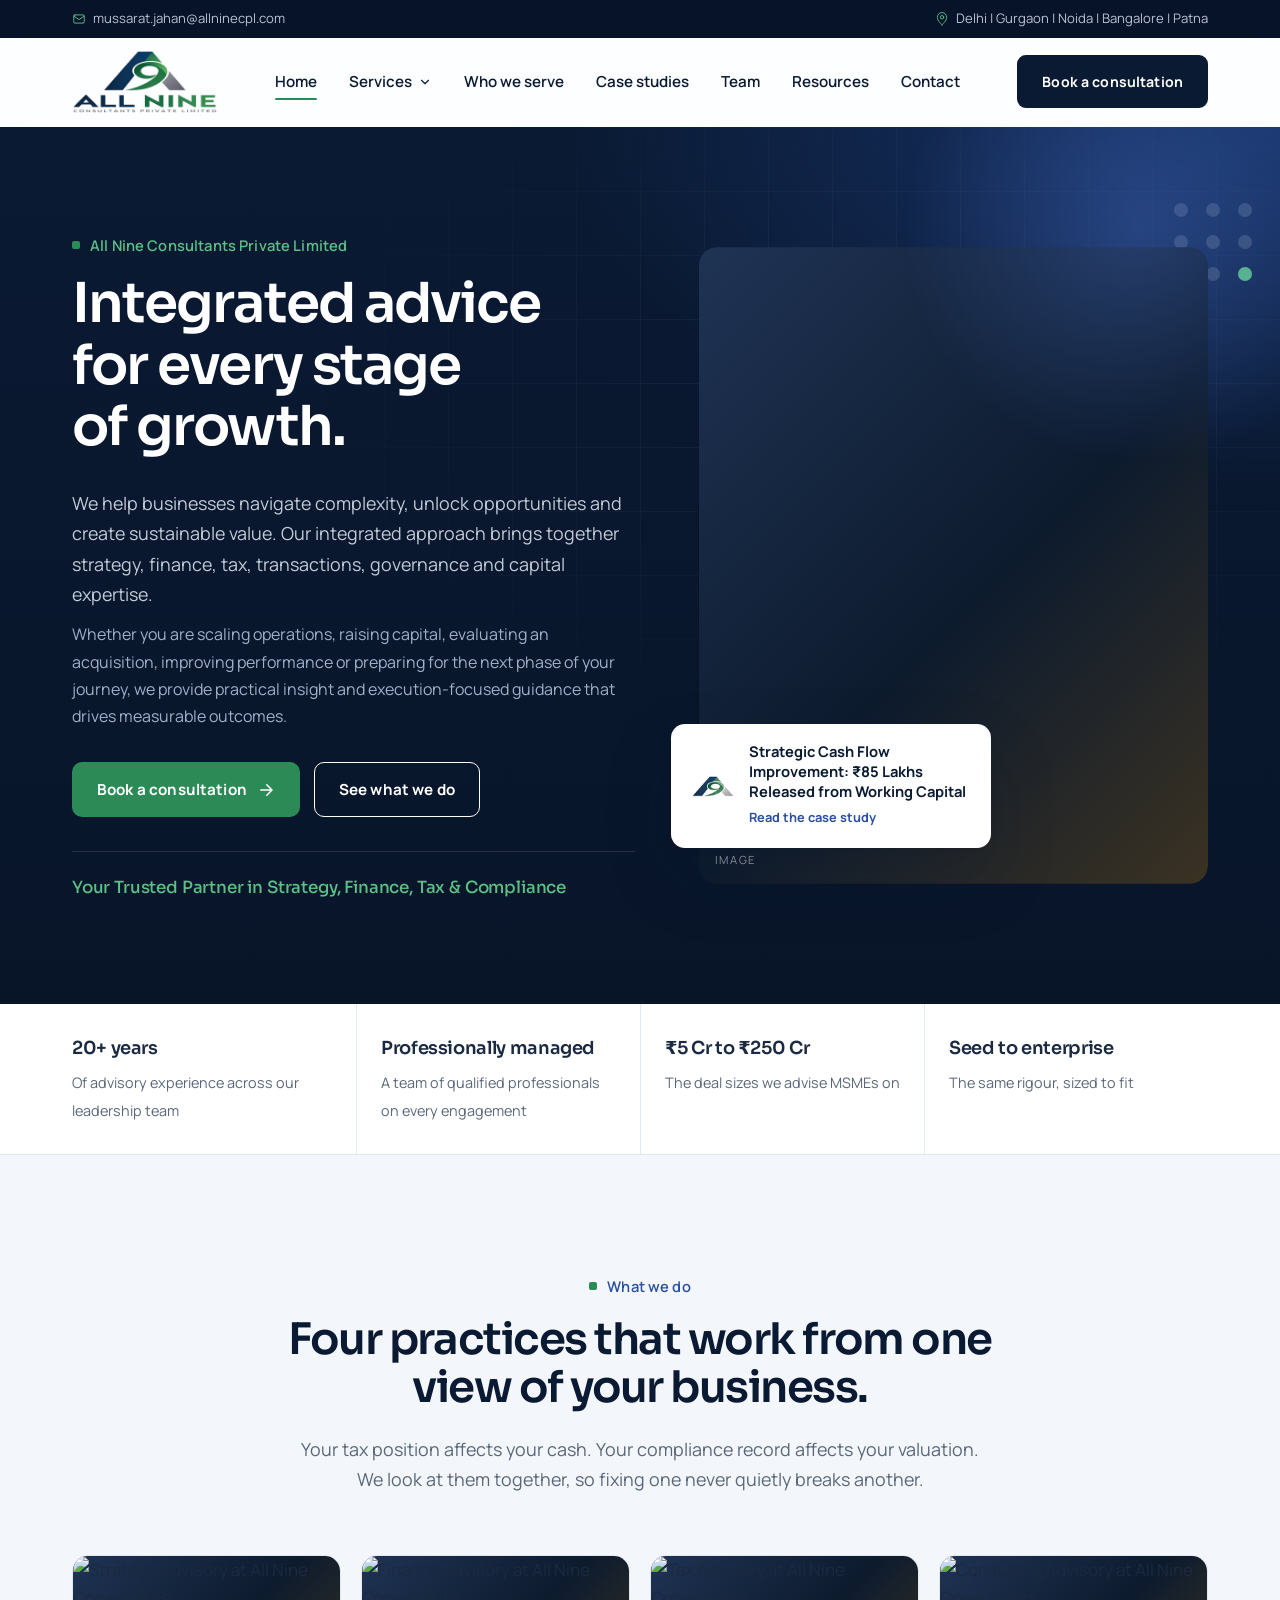
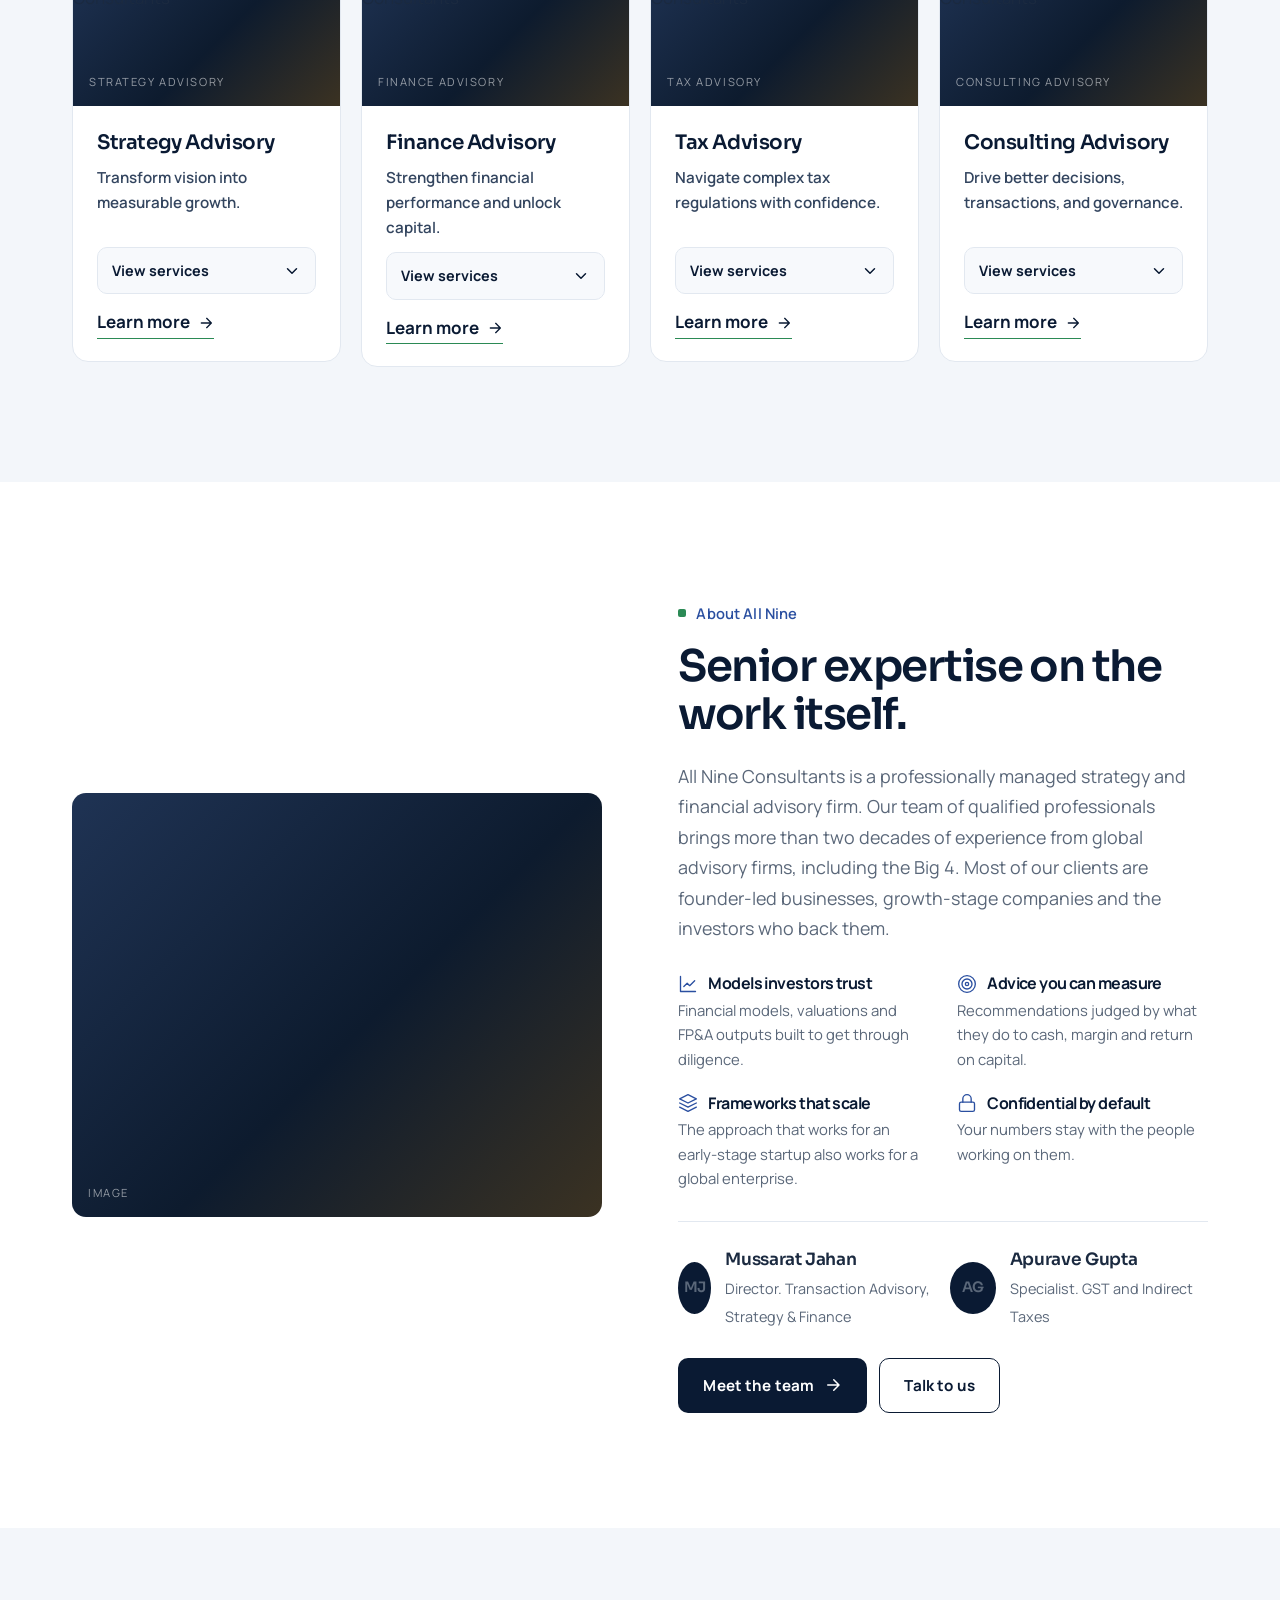
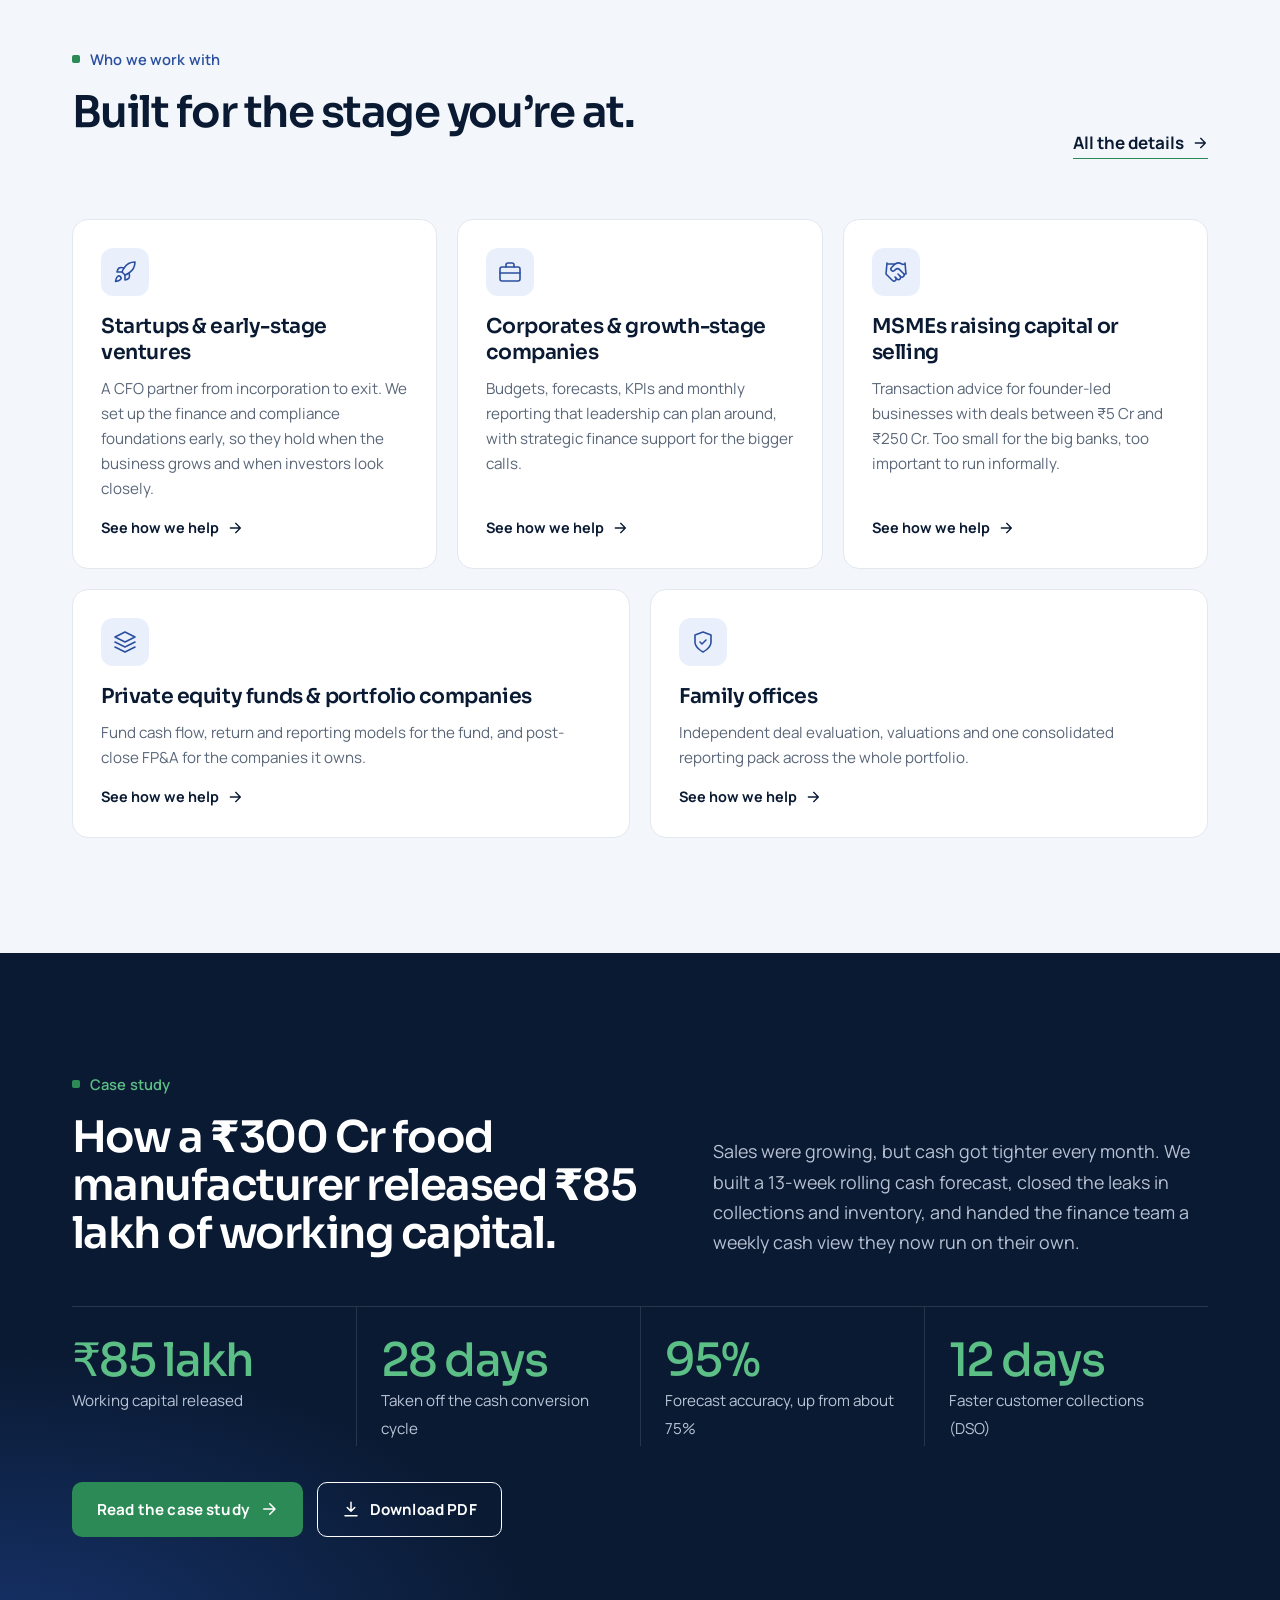
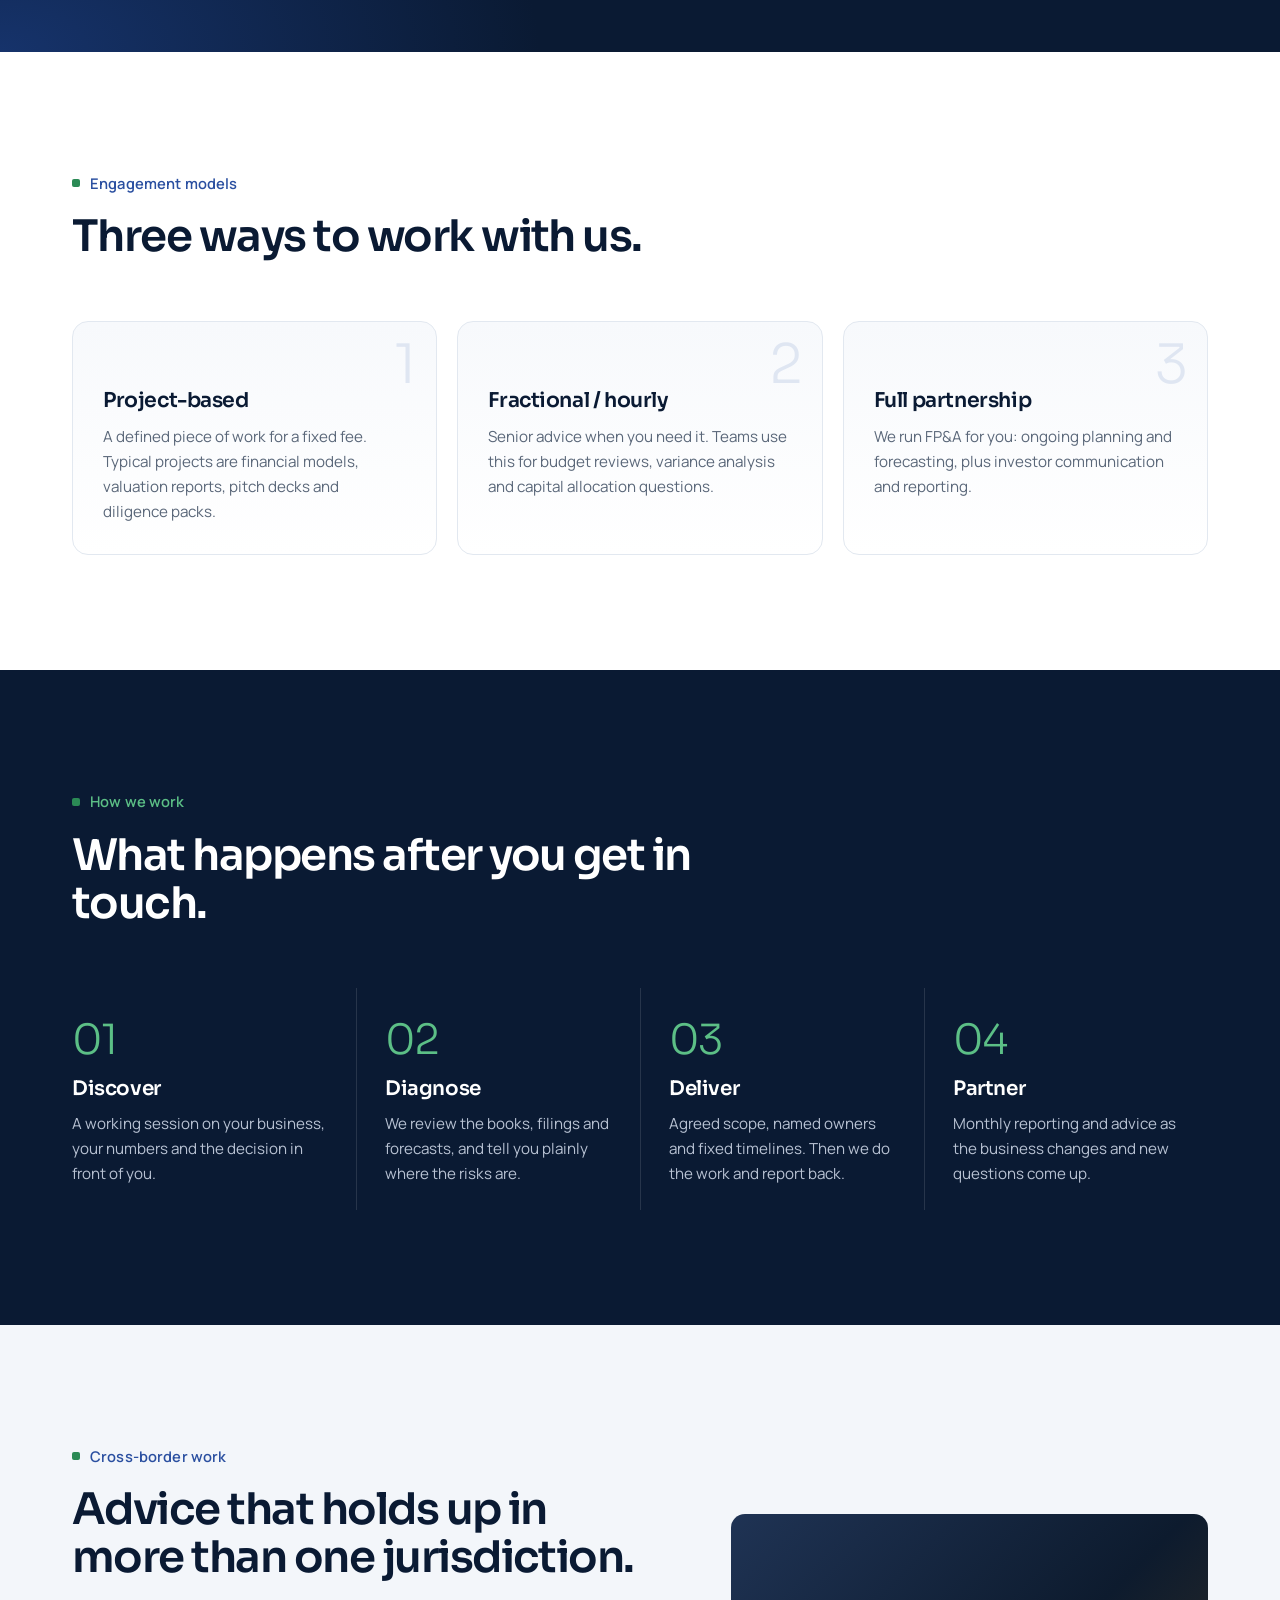
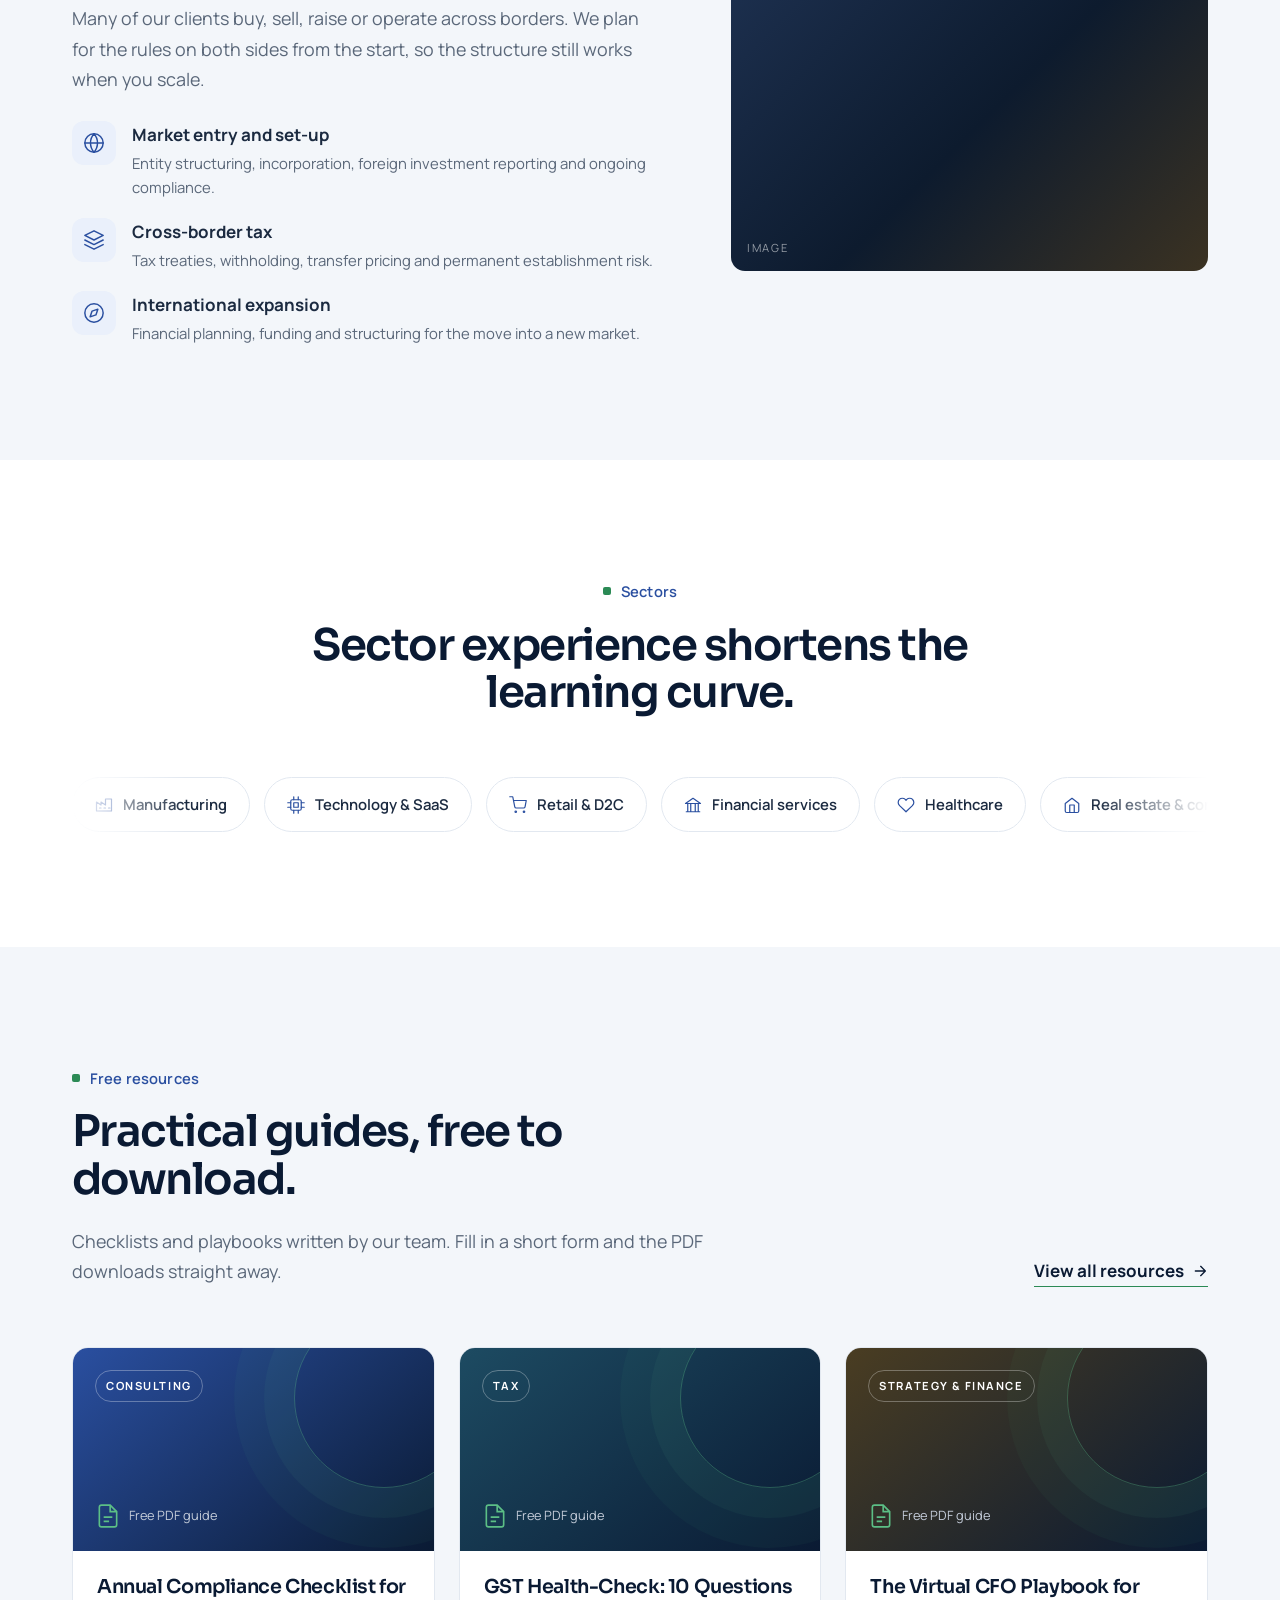
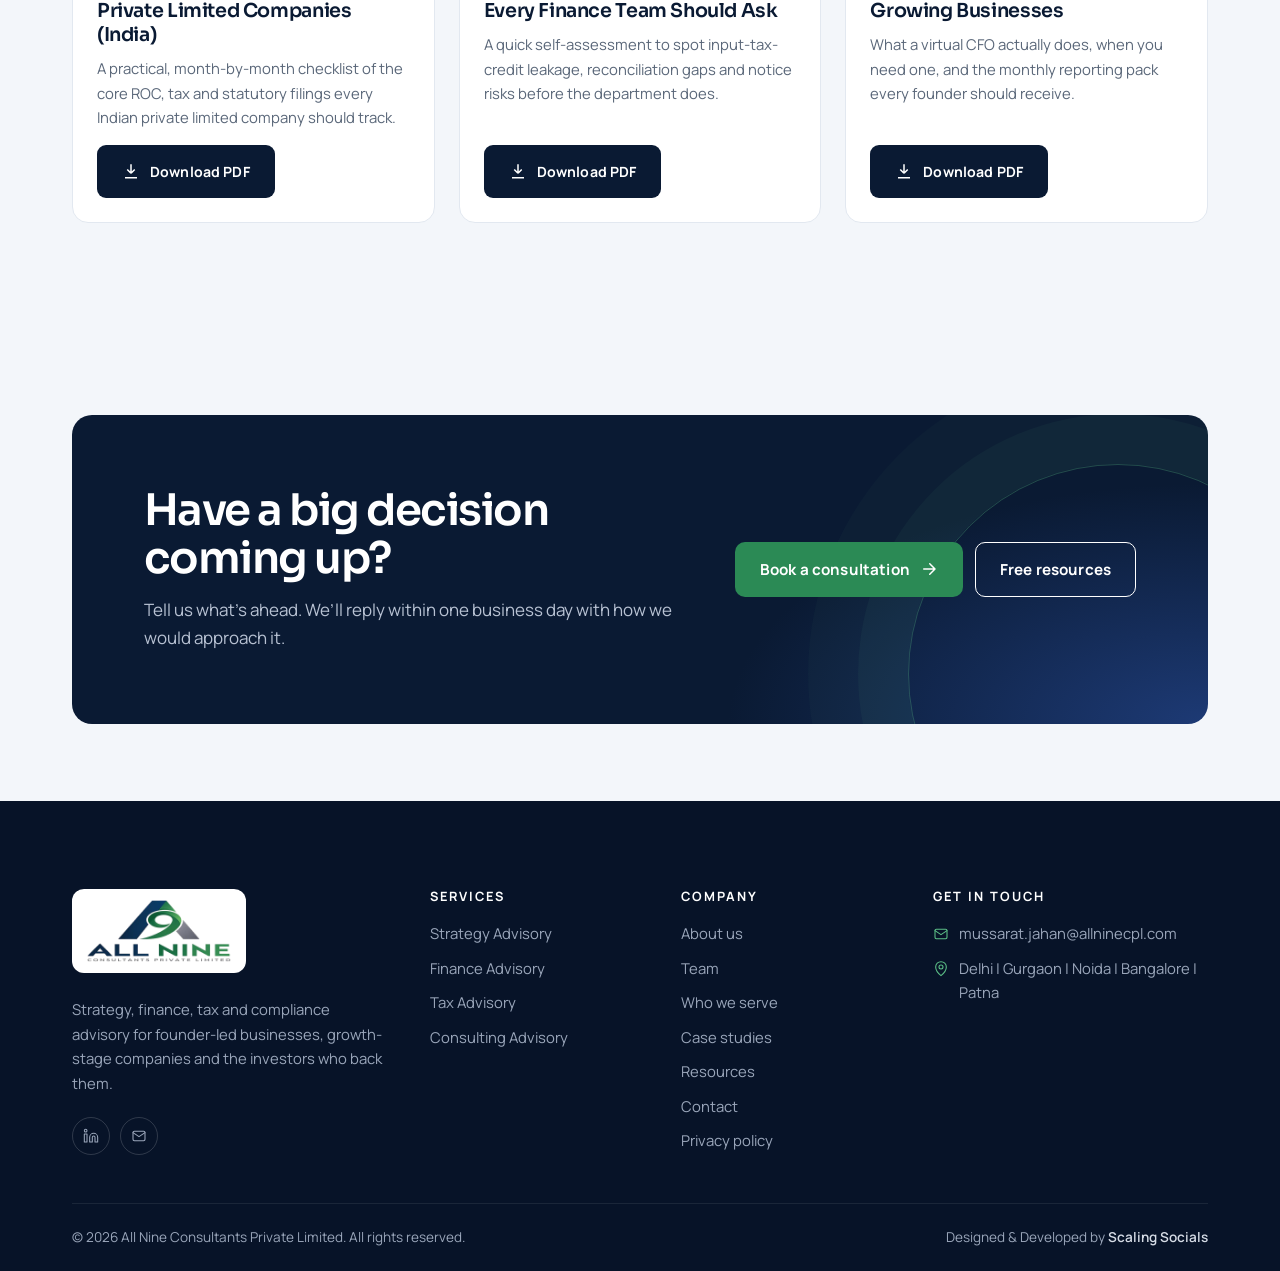
==== commit e328bc18: "Collapsible service cards on home Co-Authored-By: Claude Opus 5.5 <noreply@anthropic.com> Claude-Ses" ====
--- a/index.html
+++ b/index.html
@@ -14,7 +14,7 @@
 <link rel="preconnect" href="https://fonts.googleapis.com">
 <link rel="preconnect" href="https://fonts.gstatic.com" crossorigin>
 <link href="https://fonts.googleapis.com/css2?family=Sora:wght@300;400;500;600;700&family=Manrope:wght@400;500;600;700&display=swap" rel="stylesheet">
-<link rel="stylesheet" href="assets/css/style.css?v=6">
+<link rel="stylesheet" href="assets/css/style.css?v=7">
 </head>
 <body>
 <a class="skip-link" href="#main">Skip to content</a>
@@ -99,8 +99,7 @@
       <div class="service-card__body">
         <h3>Strategy Advisory</h3>
         <p class="service-card__tag">Transform vision into measurable growth.</p>
-        <ul><li><svg viewBox="0 0 24 24" fill="none" stroke="currentColor" stroke-width="2.2" stroke-linecap="round" stroke-linejoin="round" aria-hidden="true"><path d="M20 6 9 17l-5-5"/></svg><span>Growth Strategy &amp; Business Planning</span></li><li><svg viewBox="0 0 24 24" fill="none" stroke="currentColor" stroke-width="2.2" stroke-linecap="round" stroke-linejoin="round" aria-hidden="true"><path d="M20 6 9 17l-5-5"/></svg><span>Market Entry &amp; Expansion Strategy</span></li><li><svg viewBox="0 0 24 24" fill="none" stroke="currentColor" stroke-width="2.2" stroke-linecap="round" stroke-linejoin="round" aria-hidden="true"><path d="M20 6 9 17l-5-5"/></svg><span>Business Transformation</span></li><li><svg viewBox="0 0 24 24" fill="none" stroke="currentColor" stroke-width="2.2" stroke-linecap="round" stroke-linejoin="round" aria-hidden="true"><path d="M20 6 9 17l-5-5"/></svg><span>Restructuring &amp; Turnaround</span></li><li><svg viewBox="0 0 24 24" fill="none" stroke="currentColor" stroke-width="2.2" stroke-linecap="round" stroke-linejoin="round" aria-hidden="true"><path d="M20 6 9 17l-5-5"/></svg><span>Profitability Improvement Programs</span></li><li><svg viewBox="0 0 24 24" fill="none" stroke="currentColor" stroke-width="2.2" stroke-linecap="round" stroke-linejoin="round" aria-hidden="true"><path d="M20 6 9 17l-5-5"/></svg><span>Promoter Wealth &amp; Value Creation Strategy</span></li></ul>
-        <p class="service-card__close">Helping businesses scale, adapt, and maximize enterprise value.</p>
+        <button class="svc-toggle" type="button" aria-expanded="false" aria-controls="svc-more-1"><span class="svc-toggle__label">View services</span><svg viewBox="0 0 24 24" fill="none" stroke="currentColor" stroke-width="2" stroke-linecap="round" stroke-linejoin="round" aria-hidden="true"><path d="m6 9 6 6 6-6"/></svg></button><div class="svc-more" id="svc-more-1"><div class="svc-more__inner"><ul><li><svg viewBox="0 0 24 24" fill="none" stroke="currentColor" stroke-width="2.2" stroke-linecap="round" stroke-linejoin="round" aria-hidden="true"><path d="M20 6 9 17l-5-5"/></svg><span>Growth Strategy &amp; Business Planning</span></li><li><svg viewBox="0 0 24 24" fill="none" stroke="currentColor" stroke-width="2.2" stroke-linecap="round" stroke-linejoin="round" aria-hidden="true"><path d="M20 6 9 17l-5-5"/></svg><span>Market Entry &amp; Expansion Strategy</span></li><li><svg viewBox="0 0 24 24" fill="none" stroke="currentColor" stroke-width="2.2" stroke-linecap="round" stroke-linejoin="round" aria-hidden="true"><path d="M20 6 9 17l-5-5"/></svg><span>Business Transformation</span></li><li><svg viewBox="0 0 24 24" fill="none" stroke="currentColor" stroke-width="2.2" stroke-linecap="round" stroke-linejoin="round" aria-hidden="true"><path d="M20 6 9 17l-5-5"/></svg><span>Restructuring &amp; Turnaround</span></li><li><svg viewBox="0 0 24 24" fill="none" stroke="currentColor" stroke-width="2.2" stroke-linecap="round" stroke-linejoin="round" aria-hidden="true"><path d="M20 6 9 17l-5-5"/></svg><span>Profitability Improvement Programs</span></li><li><svg viewBox="0 0 24 24" fill="none" stroke="currentColor" stroke-width="2.2" stroke-linecap="round" stroke-linejoin="round" aria-hidden="true"><path d="M20 6 9 17l-5-5"/></svg><span>Promoter Wealth &amp; Value Creation Strategy</span></li></ul><p class="service-card__close">Helping businesses scale, adapt, and maximize enterprise value.</p></div></div>
         <a class="link-arrow" href="strategy.html">Learn more <svg viewBox="0 0 24 24" fill="none" stroke="currentColor" stroke-width="2" stroke-linecap="round" stroke-linejoin="round" aria-hidden="true"><path d="M5 12h14M13 5l7 7-7 7"/></svg></a>
       </div>
     </article><article class="service-card reveal">
@@ -108,8 +107,7 @@
       <div class="service-card__body">
         <h3>Finance Advisory</h3>
         <p class="service-card__tag">Strengthen financial performance and unlock capital.</p>
-        <ul><li><svg viewBox="0 0 24 24" fill="none" stroke="currentColor" stroke-width="2.2" stroke-linecap="round" stroke-linejoin="round" aria-hidden="true"><path d="M20 6 9 17l-5-5"/></svg><span>CFO Services, Financial Planning &amp; Analysis (FP&amp;A)</span></li><li><svg viewBox="0 0 24 24" fill="none" stroke="currentColor" stroke-width="2.2" stroke-linecap="round" stroke-linejoin="round" aria-hidden="true"><path d="M20 6 9 17l-5-5"/></svg><span>Budgeting &amp; Forecasting</span></li><li><svg viewBox="0 0 24 24" fill="none" stroke="currentColor" stroke-width="2.2" stroke-linecap="round" stroke-linejoin="round" aria-hidden="true"><path d="M20 6 9 17l-5-5"/></svg><span>MIS &amp; Performance Management</span></li><li><svg viewBox="0 0 24 24" fill="none" stroke="currentColor" stroke-width="2.2" stroke-linecap="round" stroke-linejoin="round" aria-hidden="true"><path d="M20 6 9 17l-5-5"/></svg><span>Business &amp; Share Valuations</span></li><li><svg viewBox="0 0 24 24" fill="none" stroke="currentColor" stroke-width="2.2" stroke-linecap="round" stroke-linejoin="round" aria-hidden="true"><path d="M20 6 9 17l-5-5"/></svg><span>Intangible Asset Valuations</span></li><li><svg viewBox="0 0 24 24" fill="none" stroke="currentColor" stroke-width="2.2" stroke-linecap="round" stroke-linejoin="round" aria-hidden="true"><path d="M20 6 9 17l-5-5"/></svg><span>Fairness Opinions</span></li><li><svg viewBox="0 0 24 24" fill="none" stroke="currentColor" stroke-width="2.2" stroke-linecap="round" stroke-linejoin="round" aria-hidden="true"><path d="M20 6 9 17l-5-5"/></svg><span>Fund Raising &amp; Capital Advisory</span></li><li><svg viewBox="0 0 24 24" fill="none" stroke="currentColor" stroke-width="2.2" stroke-linecap="round" stroke-linejoin="round" aria-hidden="true"><path d="M20 6 9 17l-5-5"/></svg><span>Debt &amp; Equity Capital Support</span></li><li><svg viewBox="0 0 24 24" fill="none" stroke="currentColor" stroke-width="2.2" stroke-linecap="round" stroke-linejoin="round" aria-hidden="true"><path d="M20 6 9 17l-5-5"/></svg><span>Investor Readiness &amp; PE/VC Advisory</span></li></ul>
-        <p class="service-card__close">Delivering financial clarity, valuation insights, and growth capital solutions.</p>
+        <button class="svc-toggle" type="button" aria-expanded="false" aria-controls="svc-more-2"><span class="svc-toggle__label">View services</span><svg viewBox="0 0 24 24" fill="none" stroke="currentColor" stroke-width="2" stroke-linecap="round" stroke-linejoin="round" aria-hidden="true"><path d="m6 9 6 6 6-6"/></svg></button><div class="svc-more" id="svc-more-2"><div class="svc-more__inner"><ul><li><svg viewBox="0 0 24 24" fill="none" stroke="currentColor" stroke-width="2.2" stroke-linecap="round" stroke-linejoin="round" aria-hidden="true"><path d="M20 6 9 17l-5-5"/></svg><span>CFO Services, Financial Planning &amp; Analysis (FP&amp;A)</span></li><li><svg viewBox="0 0 24 24" fill="none" stroke="currentColor" stroke-width="2.2" stroke-linecap="round" stroke-linejoin="round" aria-hidden="true"><path d="M20 6 9 17l-5-5"/></svg><span>Budgeting &amp; Forecasting</span></li><li><svg viewBox="0 0 24 24" fill="none" stroke="currentColor" stroke-width="2.2" stroke-linecap="round" stroke-linejoin="round" aria-hidden="true"><path d="M20 6 9 17l-5-5"/></svg><span>MIS &amp; Performance Management</span></li><li><svg viewBox="0 0 24 24" fill="none" stroke="currentColor" stroke-width="2.2" stroke-linecap="round" stroke-linejoin="round" aria-hidden="true"><path d="M20 6 9 17l-5-5"/></svg><span>Business &amp; Share Valuations</span></li><li><svg viewBox="0 0 24 24" fill="none" stroke="currentColor" stroke-width="2.2" stroke-linecap="round" stroke-linejoin="round" aria-hidden="true"><path d="M20 6 9 17l-5-5"/></svg><span>Intangible Asset Valuations</span></li><li><svg viewBox="0 0 24 24" fill="none" stroke="currentColor" stroke-width="2.2" stroke-linecap="round" stroke-linejoin="round" aria-hidden="true"><path d="M20 6 9 17l-5-5"/></svg><span>Fairness Opinions</span></li><li><svg viewBox="0 0 24 24" fill="none" stroke="currentColor" stroke-width="2.2" stroke-linecap="round" stroke-linejoin="round" aria-hidden="true"><path d="M20 6 9 17l-5-5"/></svg><span>Fund Raising &amp; Capital Advisory</span></li><li><svg viewBox="0 0 24 24" fill="none" stroke="currentColor" stroke-width="2.2" stroke-linecap="round" stroke-linejoin="round" aria-hidden="true"><path d="M20 6 9 17l-5-5"/></svg><span>Debt &amp; Equity Capital Support</span></li><li><svg viewBox="0 0 24 24" fill="none" stroke="currentColor" stroke-width="2.2" stroke-linecap="round" stroke-linejoin="round" aria-hidden="true"><path d="M20 6 9 17l-5-5"/></svg><span>Investor Readiness &amp; PE/VC Advisory</span></li></ul><p class="service-card__close">Delivering financial clarity, valuation insights, and growth capital solutions.</p></div></div>
         <a class="link-arrow" href="finance.html">Learn more <svg viewBox="0 0 24 24" fill="none" stroke="currentColor" stroke-width="2" stroke-linecap="round" stroke-linejoin="round" aria-hidden="true"><path d="M5 12h14M13 5l7 7-7 7"/></svg></a>
       </div>
     </article><article class="service-card reveal">
@@ -117,8 +115,7 @@
       <div class="service-card__body">
         <h3>Tax Advisory</h3>
         <p class="service-card__tag">Navigate complex tax regulations with confidence.</p>
-        <ul><li><svg viewBox="0 0 24 24" fill="none" stroke="currentColor" stroke-width="2.2" stroke-linecap="round" stroke-linejoin="round" aria-hidden="true"><path d="M20 6 9 17l-5-5"/></svg><span>Direct Tax Advisory</span></li><li><svg viewBox="0 0 24 24" fill="none" stroke="currentColor" stroke-width="2.2" stroke-linecap="round" stroke-linejoin="round" aria-hidden="true"><path d="M20 6 9 17l-5-5"/></svg><span>Indirect Tax Advisory</span></li><li><svg viewBox="0 0 24 24" fill="none" stroke="currentColor" stroke-width="2.2" stroke-linecap="round" stroke-linejoin="round" aria-hidden="true"><path d="M20 6 9 17l-5-5"/></svg><span>GST Advisory &amp; Compliance Support</span></li><li><svg viewBox="0 0 24 24" fill="none" stroke="currentColor" stroke-width="2.2" stroke-linecap="round" stroke-linejoin="round" aria-hidden="true"><path d="M20 6 9 17l-5-5"/></svg><span>Tax Structuring</span></li><li><svg viewBox="0 0 24 24" fill="none" stroke="currentColor" stroke-width="2.2" stroke-linecap="round" stroke-linejoin="round" aria-hidden="true"><path d="M20 6 9 17l-5-5"/></svg><span>Transaction Tax Planning</span></li><li><svg viewBox="0 0 24 24" fill="none" stroke="currentColor" stroke-width="2.2" stroke-linecap="round" stroke-linejoin="round" aria-hidden="true"><path d="M20 6 9 17l-5-5"/></svg><span>Tax Efficiency &amp; Optimization</span></li></ul>
-        <p class="service-card__close">Practical tax solutions aligned with business objectives.</p>
+        <button class="svc-toggle" type="button" aria-expanded="false" aria-controls="svc-more-3"><span class="svc-toggle__label">View services</span><svg viewBox="0 0 24 24" fill="none" stroke="currentColor" stroke-width="2" stroke-linecap="round" stroke-linejoin="round" aria-hidden="true"><path d="m6 9 6 6 6-6"/></svg></button><div class="svc-more" id="svc-more-3"><div class="svc-more__inner"><ul><li><svg viewBox="0 0 24 24" fill="none" stroke="currentColor" stroke-width="2.2" stroke-linecap="round" stroke-linejoin="round" aria-hidden="true"><path d="M20 6 9 17l-5-5"/></svg><span>Direct Tax Advisory</span></li><li><svg viewBox="0 0 24 24" fill="none" stroke="currentColor" stroke-width="2.2" stroke-linecap="round" stroke-linejoin="round" aria-hidden="true"><path d="M20 6 9 17l-5-5"/></svg><span>Indirect Tax Advisory</span></li><li><svg viewBox="0 0 24 24" fill="none" stroke="currentColor" stroke-width="2.2" stroke-linecap="round" stroke-linejoin="round" aria-hidden="true"><path d="M20 6 9 17l-5-5"/></svg><span>GST Advisory &amp; Compliance Support</span></li><li><svg viewBox="0 0 24 24" fill="none" stroke="currentColor" stroke-width="2.2" stroke-linecap="round" stroke-linejoin="round" aria-hidden="true"><path d="M20 6 9 17l-5-5"/></svg><span>Tax Structuring</span></li><li><svg viewBox="0 0 24 24" fill="none" stroke="currentColor" stroke-width="2.2" stroke-linecap="round" stroke-linejoin="round" aria-hidden="true"><path d="M20 6 9 17l-5-5"/></svg><span>Transaction Tax Planning</span></li><li><svg viewBox="0 0 24 24" fill="none" stroke="currentColor" stroke-width="2.2" stroke-linecap="round" stroke-linejoin="round" aria-hidden="true"><path d="M20 6 9 17l-5-5"/></svg><span>Tax Efficiency &amp; Optimization</span></li></ul><p class="service-card__close">Practical tax solutions aligned with business objectives.</p></div></div>
         <a class="link-arrow" href="tax.html">Learn more <svg viewBox="0 0 24 24" fill="none" stroke="currentColor" stroke-width="2" stroke-linecap="round" stroke-linejoin="round" aria-hidden="true"><path d="M5 12h14M13 5l7 7-7 7"/></svg></a>
       </div>
     </article><article class="service-card reveal">
@@ -126,8 +123,7 @@
       <div class="service-card__body">
         <h3>Consulting Advisory</h3>
         <p class="service-card__tag">Drive better decisions, transactions, and governance.</p>
-        <ul><li><svg viewBox="0 0 24 24" fill="none" stroke="currentColor" stroke-width="2.2" stroke-linecap="round" stroke-linejoin="round" aria-hidden="true"><path d="M20 6 9 17l-5-5"/></svg><span>Mergers &amp; Acquisitions (M&amp;A) Advisory</span></li><li><svg viewBox="0 0 24 24" fill="none" stroke="currentColor" stroke-width="2.2" stroke-linecap="round" stroke-linejoin="round" aria-hidden="true"><path d="M20 6 9 17l-5-5"/></svg><span>Financial &amp; Commercial Due Diligence</span></li><li><svg viewBox="0 0 24 24" fill="none" stroke="currentColor" stroke-width="2.2" stroke-linecap="round" stroke-linejoin="round" aria-hidden="true"><path d="M20 6 9 17l-5-5"/></svg><span>Deal Structuring &amp; Negotiation Support</span></li><li><svg viewBox="0 0 24 24" fill="none" stroke="currentColor" stroke-width="2.2" stroke-linecap="round" stroke-linejoin="round" aria-hidden="true"><path d="M20 6 9 17l-5-5"/></svg><span>Risk Management Advisory</span></li><li><svg viewBox="0 0 24 24" fill="none" stroke="currentColor" stroke-width="2.2" stroke-linecap="round" stroke-linejoin="round" aria-hidden="true"><path d="M20 6 9 17l-5-5"/></svg><span>Internal Controls Review</span></li><li><svg viewBox="0 0 24 24" fill="none" stroke="currentColor" stroke-width="2.2" stroke-linecap="round" stroke-linejoin="round" aria-hidden="true"><path d="M20 6 9 17l-5-5"/></svg><span>Corporate Governance Advisory</span></li><li><svg viewBox="0 0 24 24" fill="none" stroke="currentColor" stroke-width="2.2" stroke-linecap="round" stroke-linejoin="round" aria-hidden="true"><path d="M20 6 9 17l-5-5"/></svg><span>Compliance Framework Design</span></li><li><svg viewBox="0 0 24 24" fill="none" stroke="currentColor" stroke-width="2.2" stroke-linecap="round" stroke-linejoin="round" aria-hidden="true"><path d="M20 6 9 17l-5-5"/></svg><span>Staff Augmentation</span></li></ul>
-        <p class="service-card__close">Supporting transactions, governance, and sustainable business performance.</p>
+        <button class="svc-toggle" type="button" aria-expanded="false" aria-controls="svc-more-4"><span class="svc-toggle__label">View services</span><svg viewBox="0 0 24 24" fill="none" stroke="currentColor" stroke-width="2" stroke-linecap="round" stroke-linejoin="round" aria-hidden="true"><path d="m6 9 6 6 6-6"/></svg></button><div class="svc-more" id="svc-more-4"><div class="svc-more__inner"><ul><li><svg viewBox="0 0 24 24" fill="none" stroke="currentColor" stroke-width="2.2" stroke-linecap="round" stroke-linejoin="round" aria-hidden="true"><path d="M20 6 9 17l-5-5"/></svg><span>Mergers &amp; Acquisitions (M&amp;A) Advisory</span></li><li><svg viewBox="0 0 24 24" fill="none" stroke="currentColor" stroke-width="2.2" stroke-linecap="round" stroke-linejoin="round" aria-hidden="true"><path d="M20 6 9 17l-5-5"/></svg><span>Financial &amp; Commercial Due Diligence</span></li><li><svg viewBox="0 0 24 24" fill="none" stroke="currentColor" stroke-width="2.2" stroke-linecap="round" stroke-linejoin="round" aria-hidden="true"><path d="M20 6 9 17l-5-5"/></svg><span>Deal Structuring &amp; Negotiation Support</span></li><li><svg viewBox="0 0 24 24" fill="none" stroke="currentColor" stroke-width="2.2" stroke-linecap="round" stroke-linejoin="round" aria-hidden="true"><path d="M20 6 9 17l-5-5"/></svg><span>Risk Management Advisory</span></li><li><svg viewBox="0 0 24 24" fill="none" stroke="currentColor" stroke-width="2.2" stroke-linecap="round" stroke-linejoin="round" aria-hidden="true"><path d="M20 6 9 17l-5-5"/></svg><span>Internal Controls Review</span></li><li><svg viewBox="0 0 24 24" fill="none" stroke="currentColor" stroke-width="2.2" stroke-linecap="round" stroke-linejoin="round" aria-hidden="true"><path d="M20 6 9 17l-5-5"/></svg><span>Corporate Governance Advisory</span></li><li><svg viewBox="0 0 24 24" fill="none" stroke="currentColor" stroke-width="2.2" stroke-linecap="round" stroke-linejoin="round" aria-hidden="true"><path d="M20 6 9 17l-5-5"/></svg><span>Compliance Framework Design</span></li><li><svg viewBox="0 0 24 24" fill="none" stroke="currentColor" stroke-width="2.2" stroke-linecap="round" stroke-linejoin="round" aria-hidden="true"><path d="M20 6 9 17l-5-5"/></svg><span>Staff Augmentation</span></li></ul><p class="service-card__close">Supporting transactions, governance, and sustainable business performance.</p></div></div>
         <a class="link-arrow" href="consulting.html">Learn more <svg viewBox="0 0 24 24" fill="none" stroke="currentColor" stroke-width="2" stroke-linecap="round" stroke-linejoin="round" aria-hidden="true"><path d="M5 12h14M13 5l7 7-7 7"/></svg></a>
       </div>
     </article></div>
@@ -342,8 +338,8 @@
   </div>
 </div>
 
-<script src="assets/js/config.js?v=6"></script>
-<script src="assets/js/resources.js?v=6"></script>
-<script src="assets/js/main.js?v=6"></script>
+<script src="assets/js/config.js?v=7"></script>
+<script src="assets/js/resources.js?v=7"></script>
+<script src="assets/js/main.js?v=7"></script>
 </body>
 </html>
--- a/assets/css/style.css
+++ b/assets/css/style.css
@@ -832,3 +832,17 @@
 .nav { height: 88px; }
 .site-header.is-scrolled .nav { height: 72px; }
 @media (max-width: 920px) { .nav, .site-header.is-scrolled .nav { height: 80px; } .brand--logo img, .site-header.is-scrolled .brand--logo img { height: 52px; } }
+
+/* collapsible service cards (home) */
+.services-grid--4 { align-items: start; }
+.services-grid--4 .service-card__body { padding-bottom: 22px; }
+.svc-toggle { display: inline-flex; align-items: center; justify-content: space-between; gap: 10px; width: 100%; margin: 6px 0 14px; padding: 11px 14px; border: 1px solid var(--line); border-radius: 10px; background: #f7f9fc; color: var(--ink); font-weight: 700; font-size: .9rem; transition: background .3s, border-color .3s; }
+.svc-toggle:hover { border-color: #cfd9ea; background: #eef3f9; }
+.svc-toggle svg { width: 18px; height: 18px; transition: transform .45s var(--ease); }
+.svc-toggle[aria-expanded="true"] svg { transform: rotate(180deg); }
+.svc-more { display: grid; grid-template-rows: 0fr; transition: grid-template-rows .5s var(--ease); }
+.svc-more.is-open { grid-template-rows: 1fr; }
+.svc-more__inner { overflow: hidden; min-height: 0; }
+.svc-more__inner > ul { margin-top: 2px; }
+@media (prefers-reduced-motion: reduce) { .svc-more { transition: none; } }
+@media (min-width: 1181px) { .services-grid--4 .service-card__tag { min-height: 4.6em; } }
